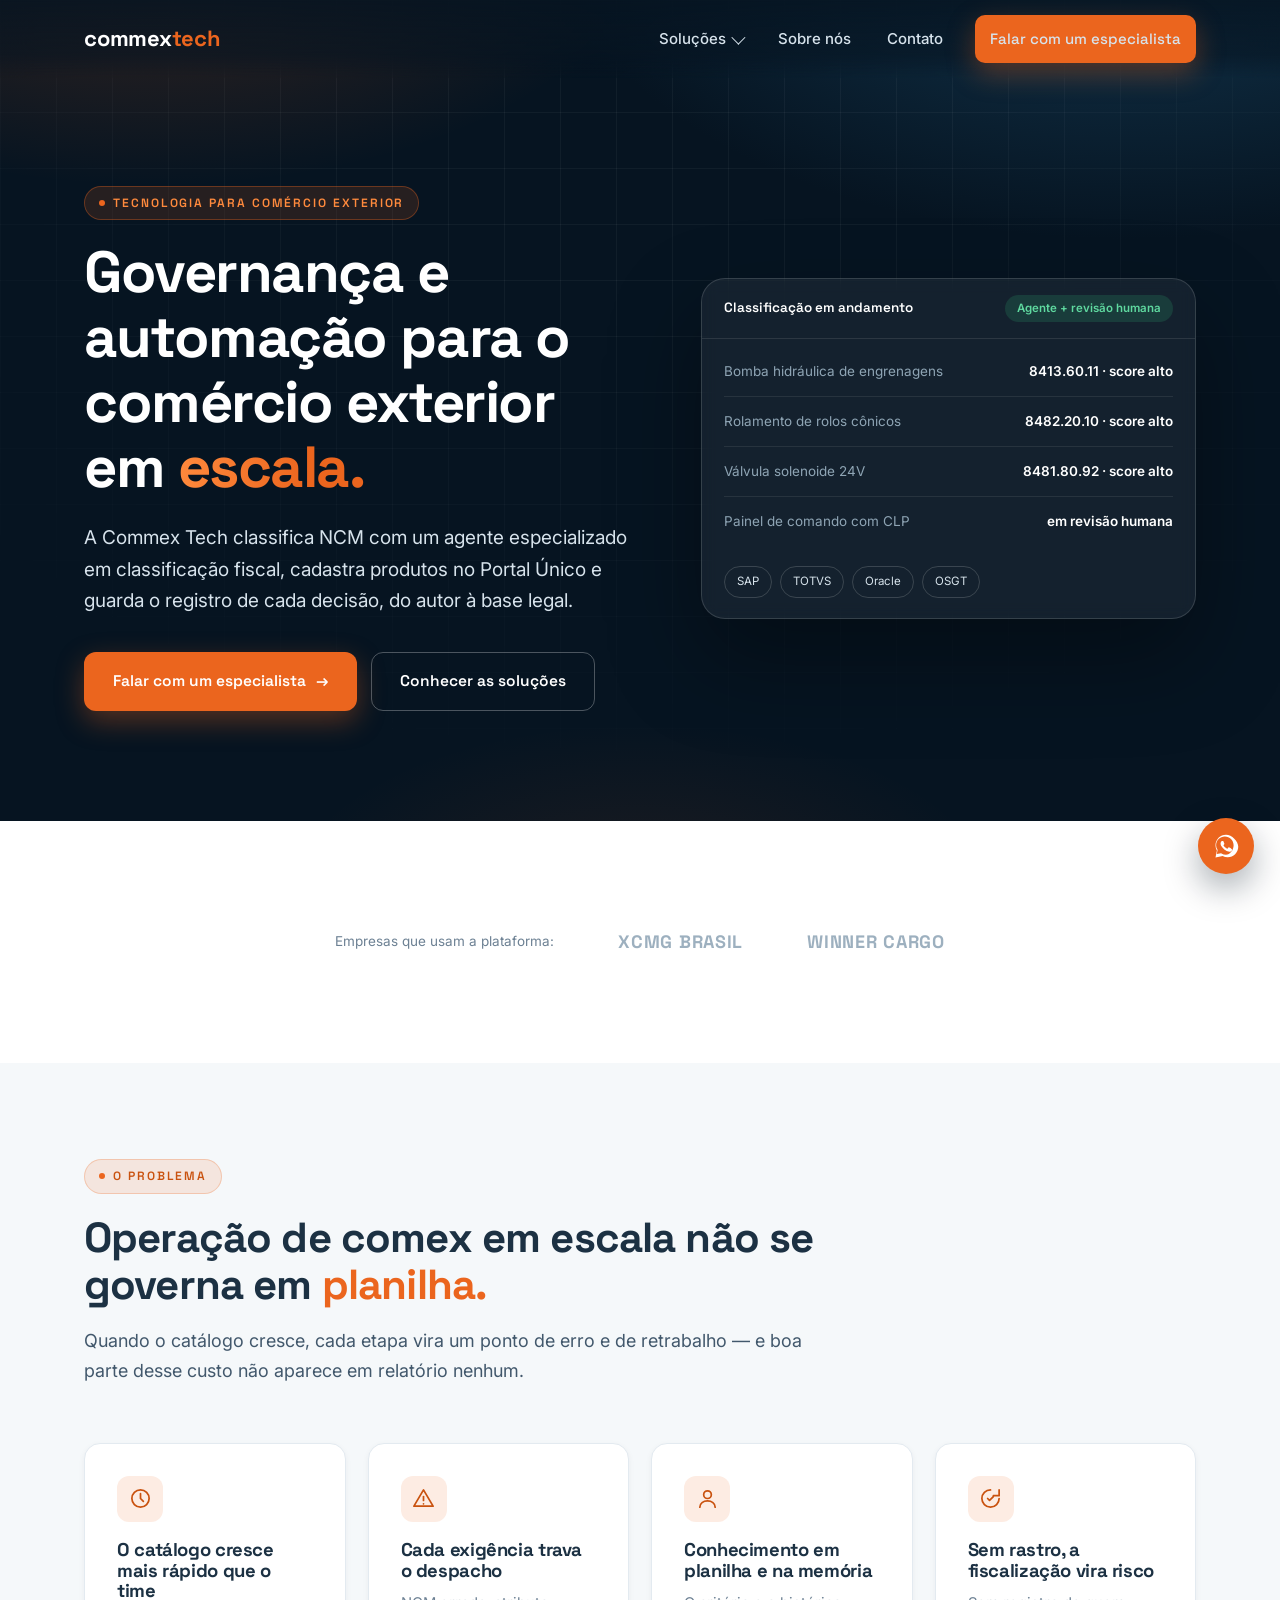
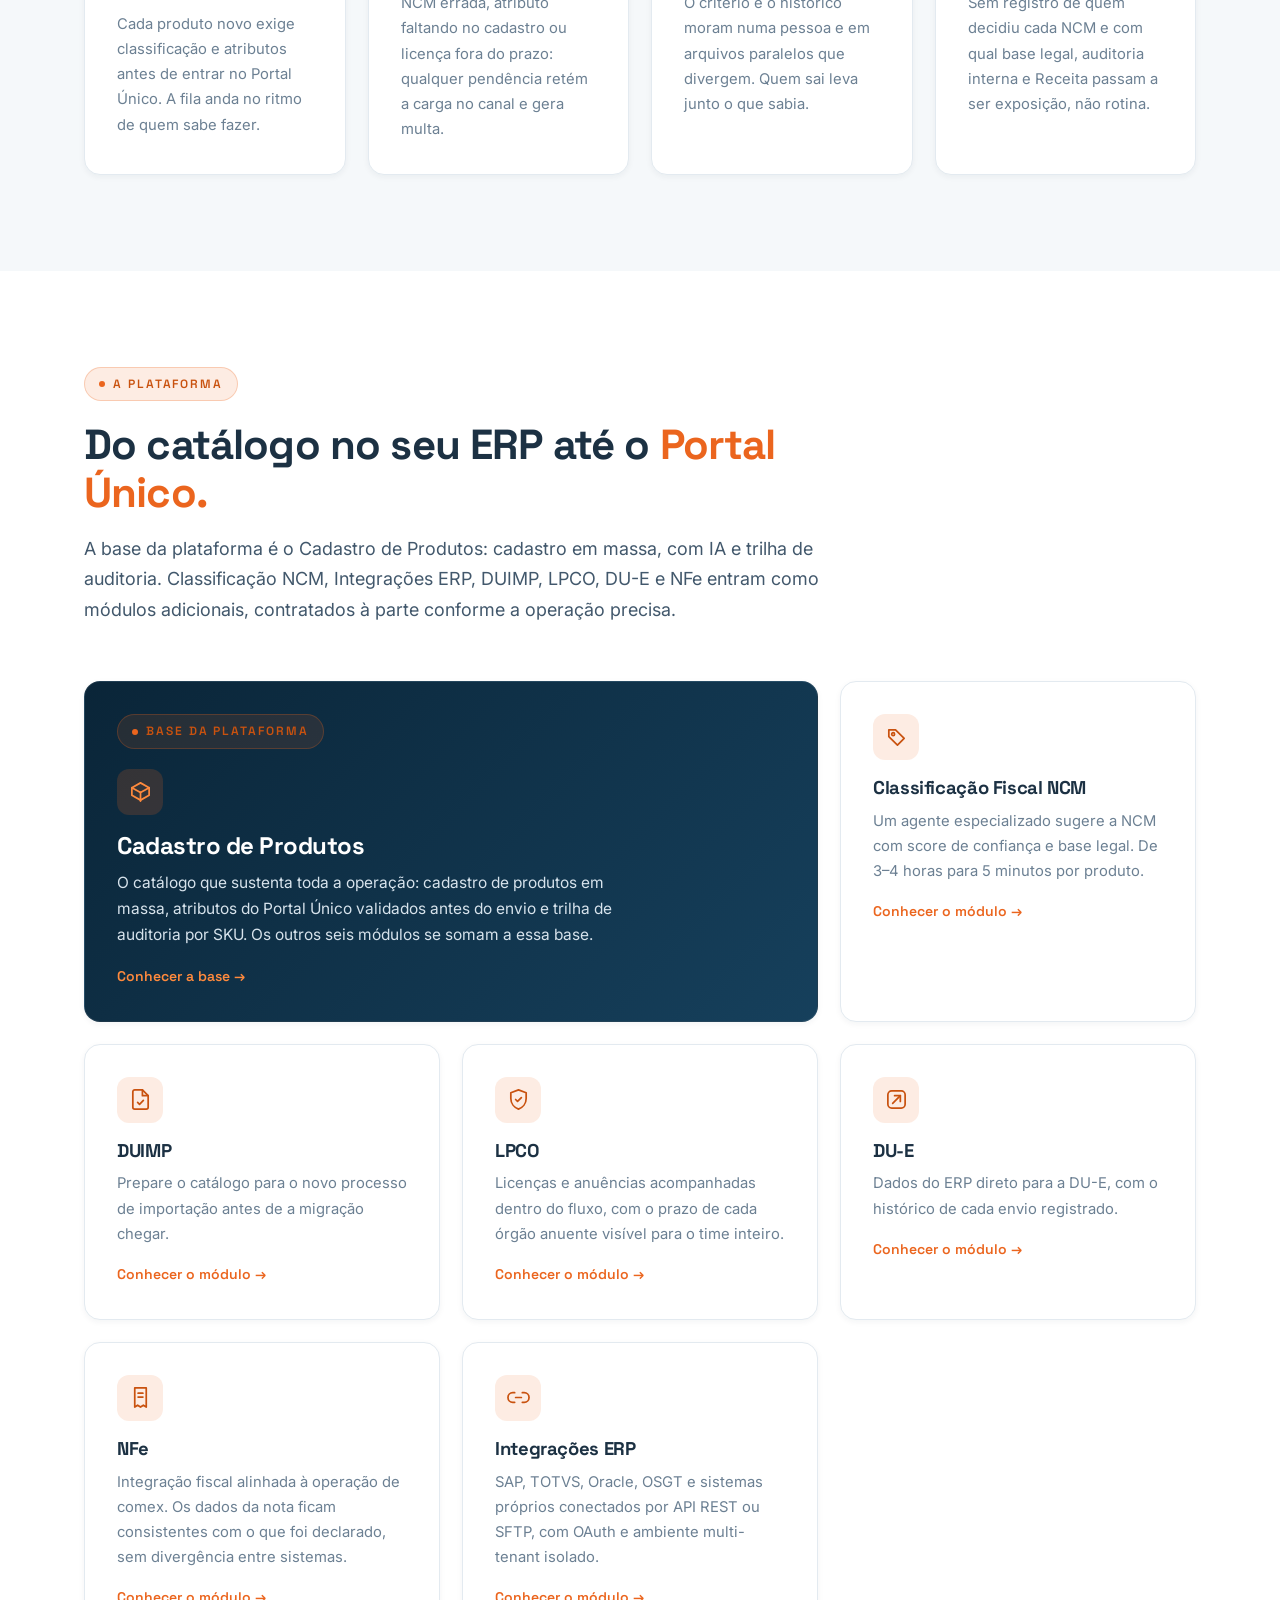
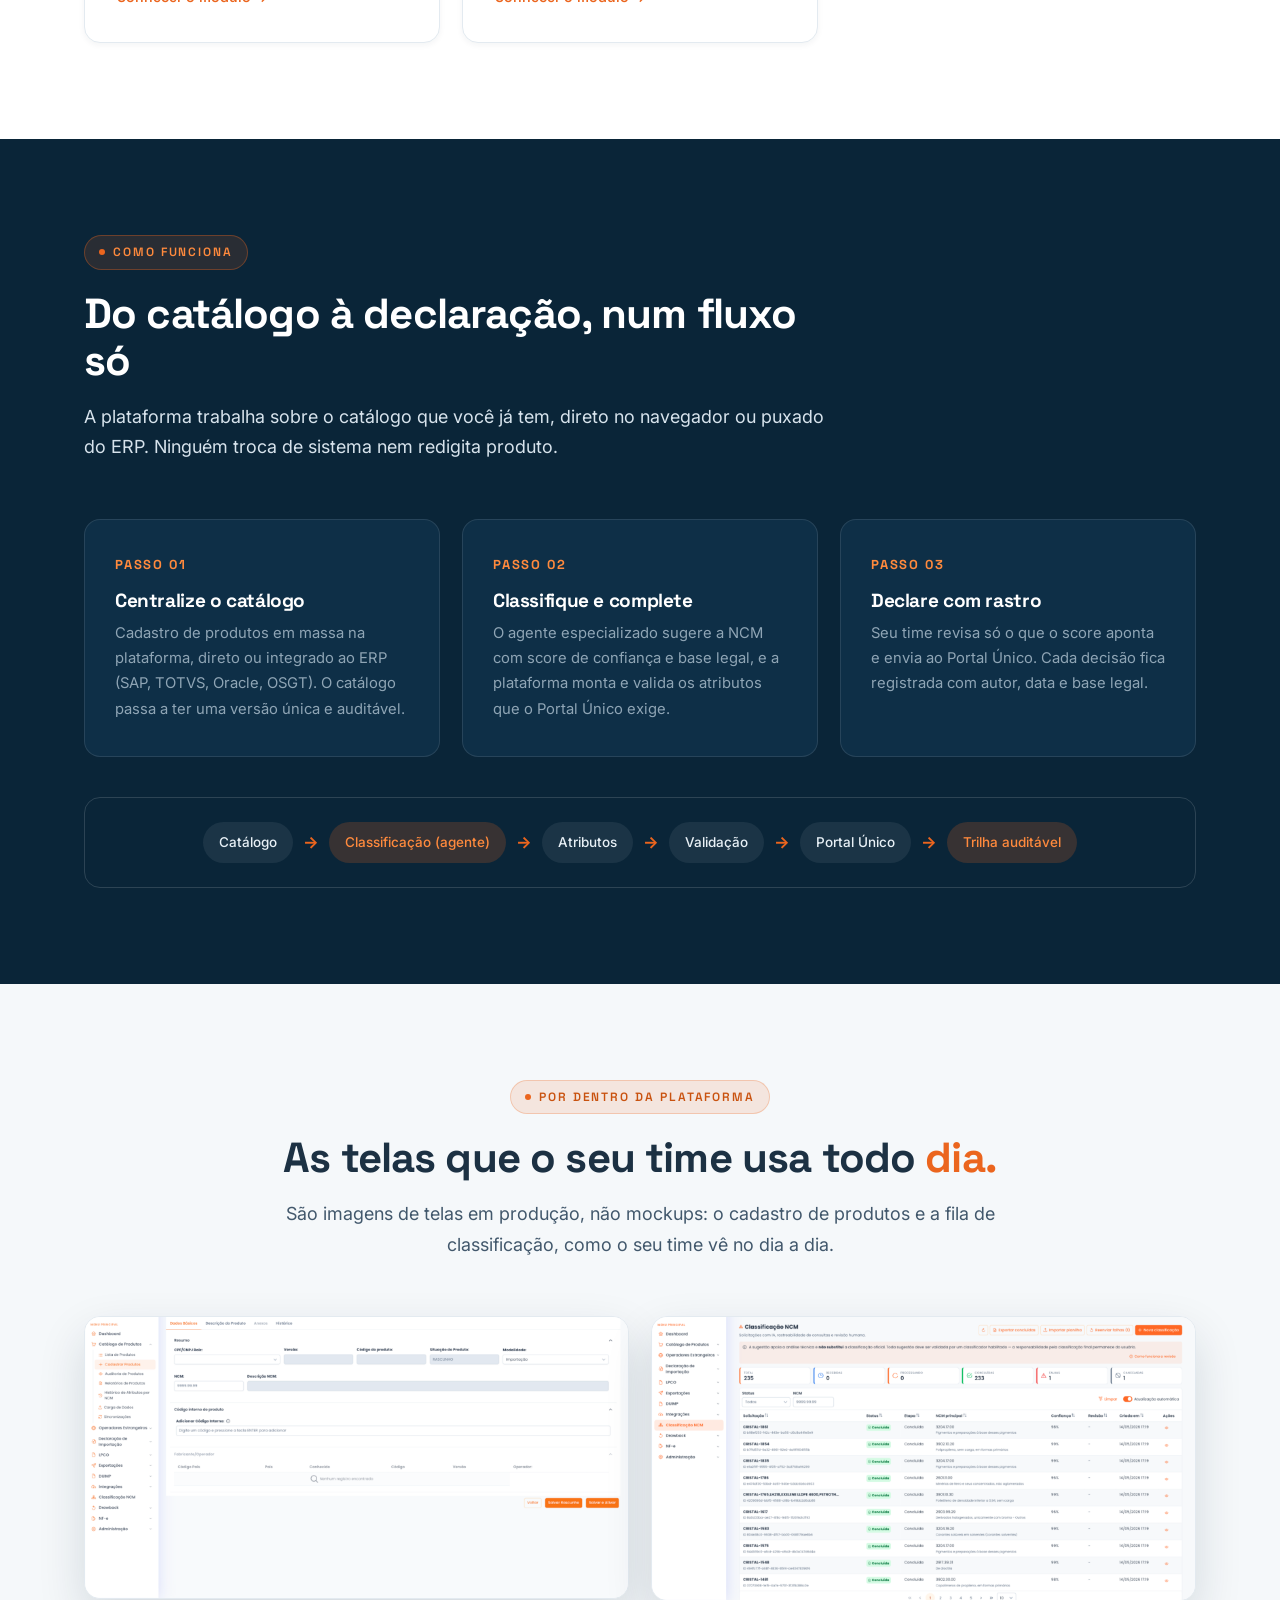
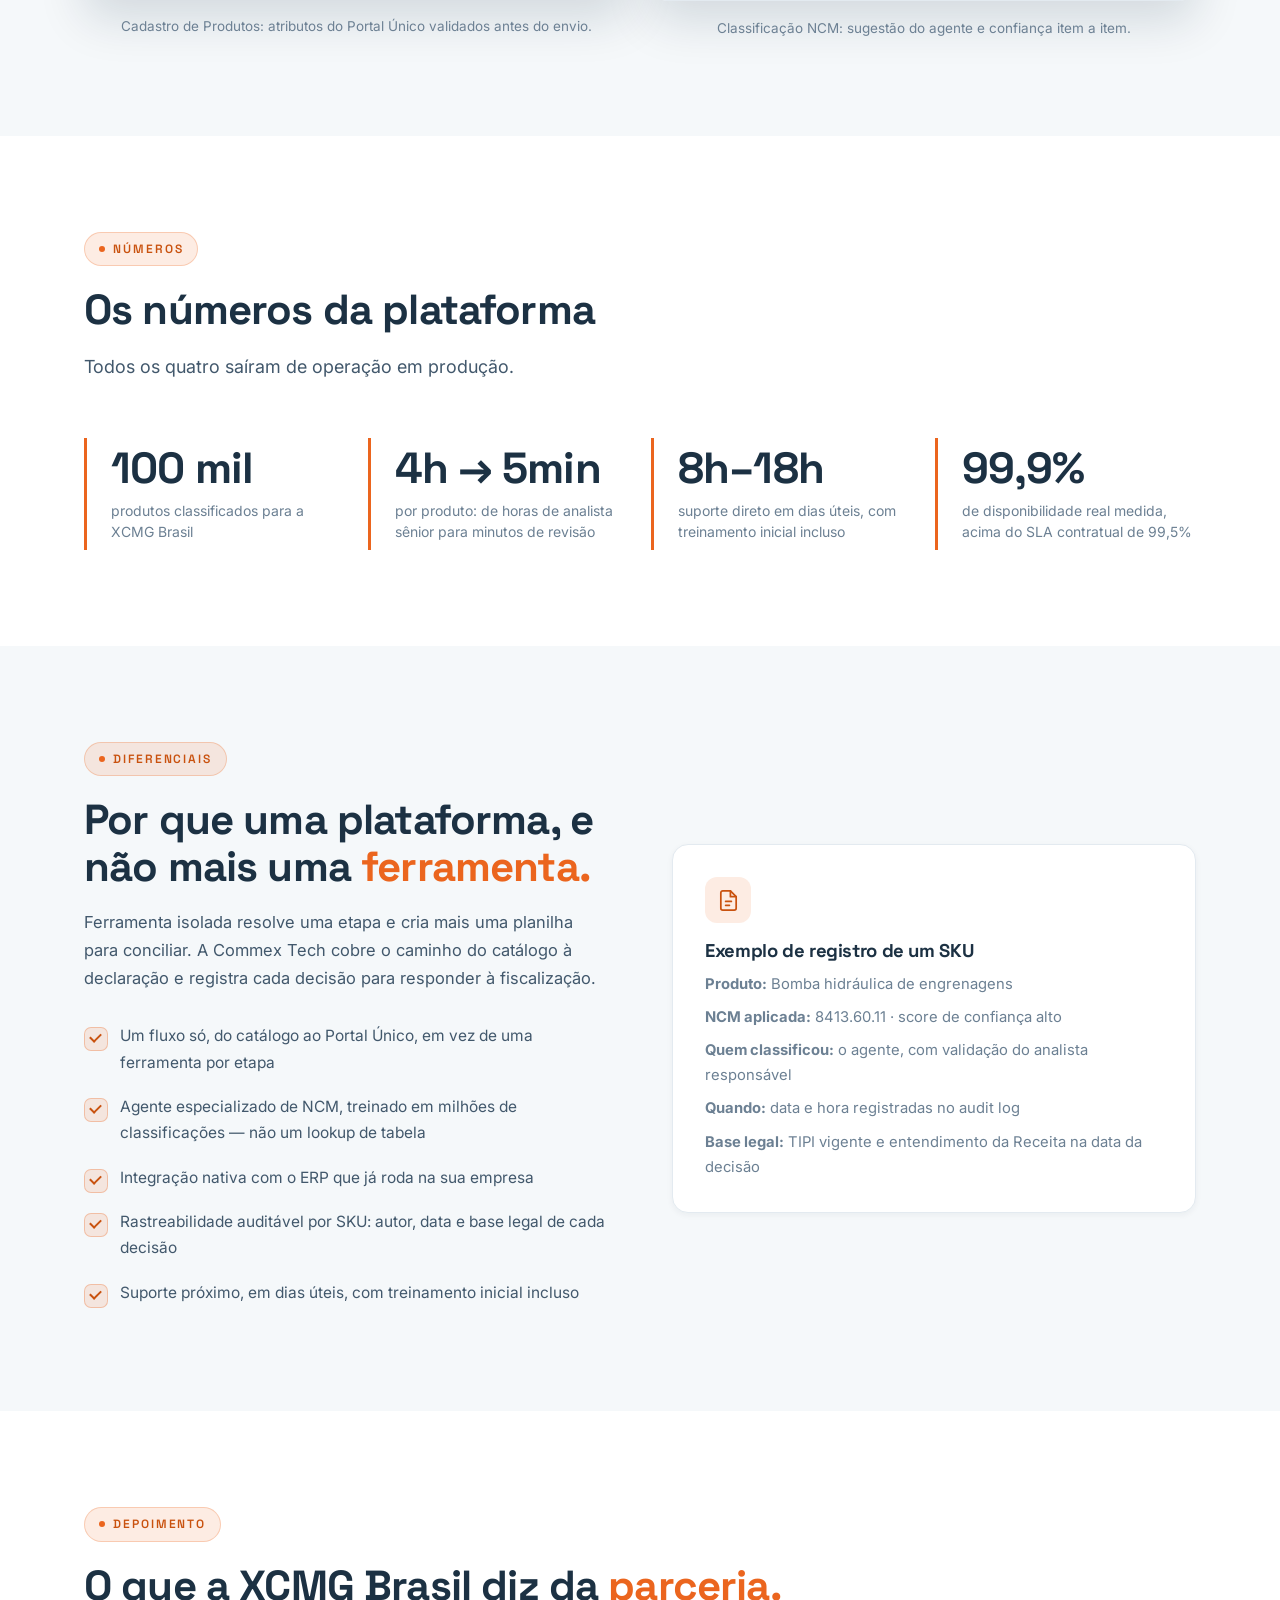
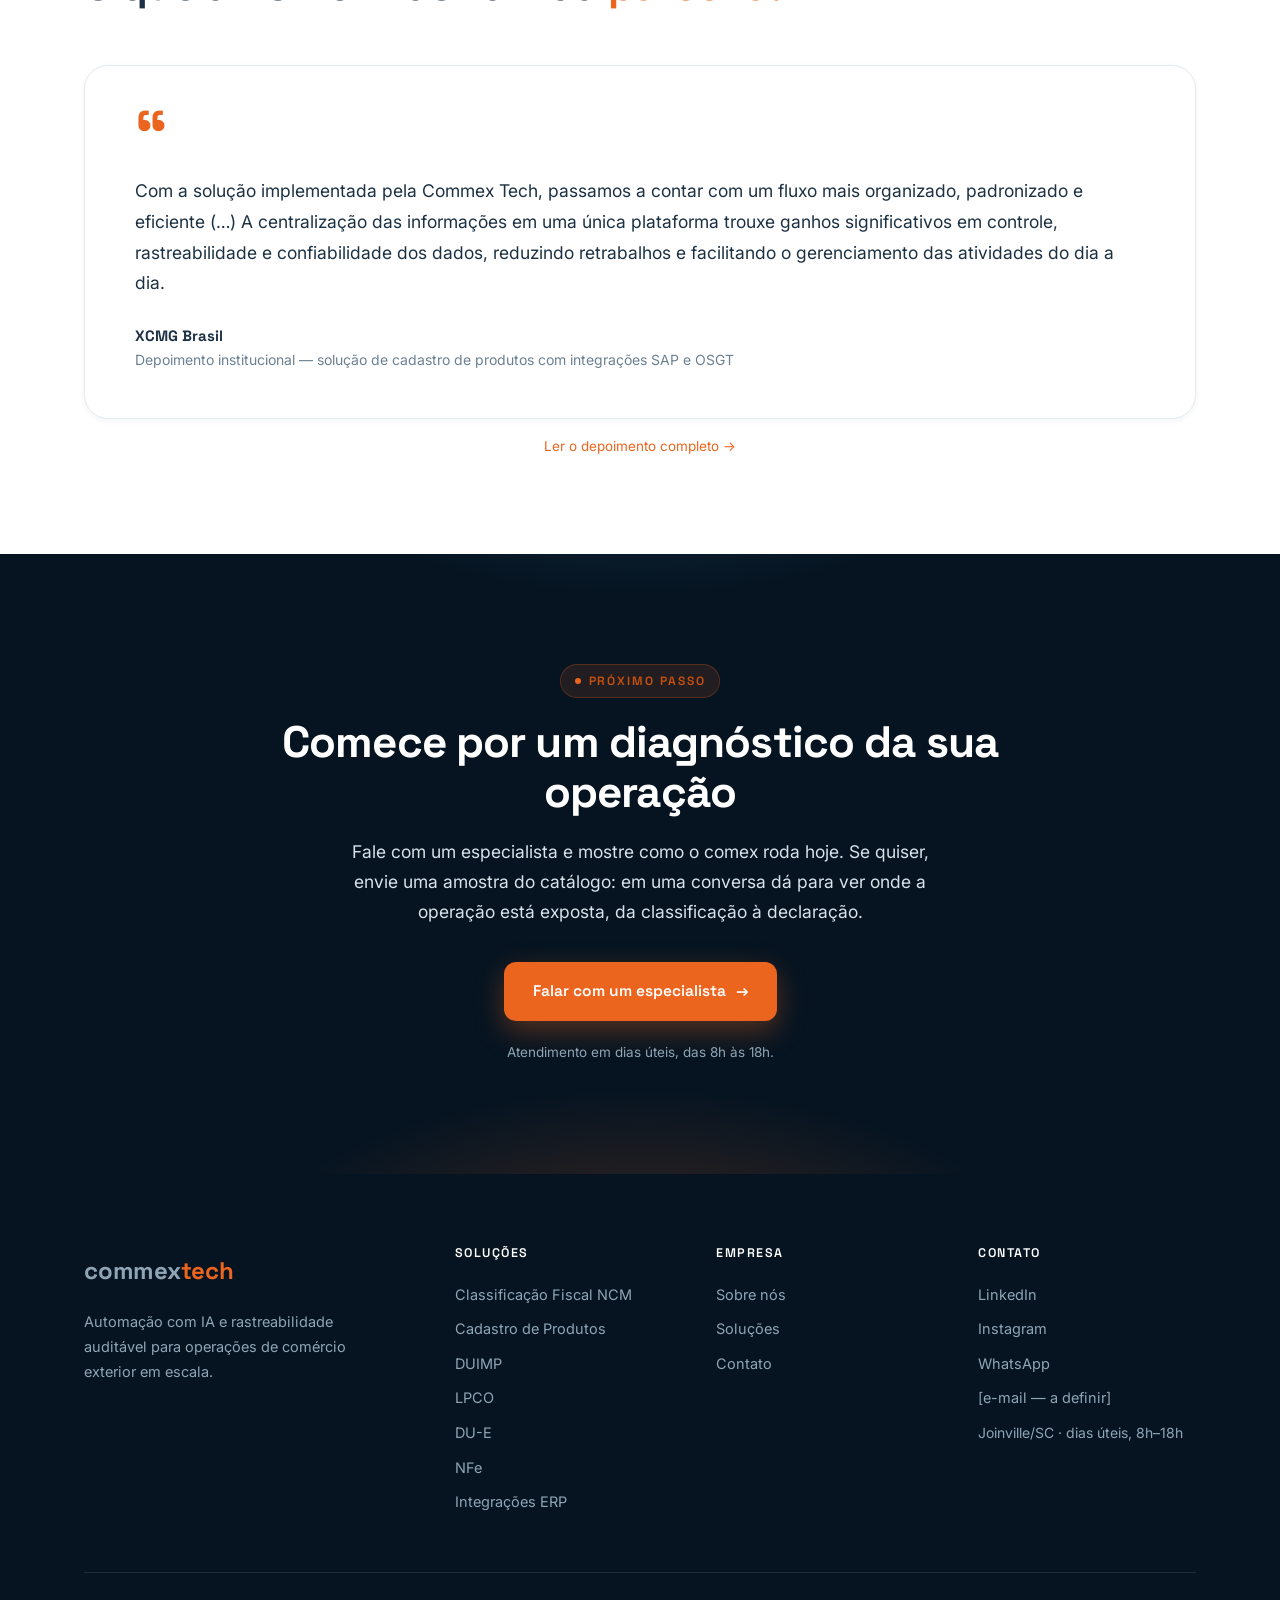
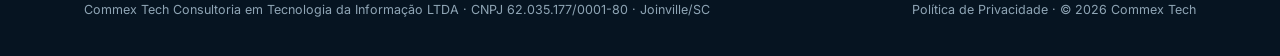
==== index.html @ f8404a7c "Rebalanceia a Home para plataforma-primeiro - Problema: escopo da operacao de comex, nao so classifi" ====
<!DOCTYPE html>
<html lang="pt-BR">
<head>
<meta charset="UTF-8">
<meta name="viewport" content="width=device-width, initial-scale=1.0">
<title>Commex Tech — Governança para o comércio exterior</title>
<meta name="description" content="Plataforma de governança para comércio exterior: cadastro de produtos em massa, classificação NCM por agente especializado e integração ERP, do catálogo à declaração.">
<link rel="preconnect" href="https://fonts.googleapis.com">
<link rel="preconnect" href="https://fonts.gstatic.com" crossorigin>
<link href="https://fonts.googleapis.com/css2?family=Space+Grotesk:wght@500;600;700&family=Inter:wght@400;500;600&display=swap" rel="stylesheet">
<link rel="stylesheet" href="assets/css/style.css">
<script src="assets/js/main.js" defer></script>
</head>
<body>

<header class="site-header">
  <div class="container nav">
    <a class="brand" href="index.html">commex<span>tech</span></a>
    <button class="nav-toggle" id="navToggle" aria-label="Abrir menu"><span></span><span></span><span></span></button>
    <nav class="nav-menu" id="navMenu">
      <div class="menu-item">
        <a href="solucoes.html">Soluções <i class="caret"></i></a>
        <div class="mega">
          <a class="mega-link" href="ncm.html"><span class="mi"><svg viewBox="0 0 24 24" fill="none" stroke="currentColor" stroke-width="1.8" stroke-linecap="round" stroke-linejoin="round"><path d="M4 4h7l9 9-7 7-9-9V4z"/><circle cx="8.5" cy="8.5" r="1.5"/></svg></span><span><b>Classificação Fiscal NCM</b><small>De 4 horas para 5 minutos por produto</small></span></a>
          <a class="mega-link" href="cadastro-de-produtos.html"><span class="mi"><svg viewBox="0 0 24 24" fill="none" stroke="currentColor" stroke-width="1.8" stroke-linecap="round" stroke-linejoin="round"><path d="M21 8l-9-5-9 5v8l9 5 9-5V8z"/><path d="M3 8l9 5 9-5"/><path d="M12 13v9"/></svg></span><span><b>Cadastro de Produtos</b><small>Atributos validados no Portal Único</small></span></a>
          <a class="mega-link" href="duimp.html"><span class="mi"><svg viewBox="0 0 24 24" fill="none" stroke="currentColor" stroke-width="1.8" stroke-linecap="round" stroke-linejoin="round"><path d="M14 2H6a2 2 0 0 0-2 2v16a2 2 0 0 0 2 2h12a2 2 0 0 0 2-2V8l-6-6z"/><path d="M14 2v6h6"/><path d="m9 15 2 2 4-4"/></svg></span><span><b>DUIMP</b><small>Prontidão para o novo processo de importação</small></span></a>
          <a class="mega-link" href="lpco.html"><span class="mi"><svg viewBox="0 0 24 24" fill="none" stroke="currentColor" stroke-width="1.8" stroke-linecap="round" stroke-linejoin="round"><path d="M12 2 4 5v6c0 5 3.4 9.4 8 11 4.6-1.6 8-6 8-11V5l-8-3z"/><path d="m9 12 2 2 4-4"/></svg></span><span><b>LPCO</b><small>Licenças e anuências sem perder prazo</small></span></a>
          <a class="mega-link" href="du-e.html"><span class="mi"><svg viewBox="0 0 24 24" fill="none" stroke="currentColor" stroke-width="1.8" stroke-linecap="round" stroke-linejoin="round"><rect x="3" y="3" width="18" height="18" rx="4"/><path d="M8 16 16 8"/><path d="M10 8h6v6"/></svg></span><span><b>DU-E</b><small>Exportação com o mesmo padrão de governança</small></span></a>
          <a class="mega-link" href="nfe.html"><span class="mi"><svg viewBox="0 0 24 24" fill="none" stroke="currentColor" stroke-width="1.8" stroke-linecap="round" stroke-linejoin="round"><path d="M6 2h12v20l-3-2-3 2-3-2-3 2V2z"/><path d="M9.5 7.5h5M9.5 11.5h5"/></svg></span><span><b>NFe</b><small>Integração fiscal em sincronia com o comex</small></span></a>
          <a class="mega-link" href="integracoes.html"><span class="mi"><svg viewBox="0 0 24 24" fill="none" stroke="currentColor" stroke-width="1.8" stroke-linecap="round" stroke-linejoin="round"><path d="M9 12h6"/><path d="M8 7H6a5 5 0 0 0 0 10h2"/><path d="M16 7h2a5 5 0 0 1 0 10h-2"/></svg></span><span><b>Integrações ERP</b><small>SAP, TOTVS, Oracle, OSGT e sistemas próprios</small></span></a>
          <div class="mega-foot"><span style="font-size:12.5px;color:var(--muted)">Plataforma modular — contrate o que a operação pede</span><a href="solucoes.html">Ver todas as soluções →</a></div>
        </div>
      </div>
      <a href="sobre.html">Sobre nós</a>
      <a href="contato.html">Contato</a>
      <a class="btn btn-primary btn-sm" href="contato.html">Falar com um especialista</a>
    </nav>
  </div>
</header>

<main>

<!-- HERO -->
<div class="hero hero-home on-dark">
  <div class="container">
    <div class="hero-grid">
      <div>
        <span class="eyebrow">Tecnologia para comércio exterior</span>
        <h1>Governança e automação para o comércio exterior em <span class="grad">escala.</span></h1>
        <p class="lead">A Commex Tech classifica NCM com um agente especializado em classificação fiscal, cadastra produtos no Portal Único e guarda o registro de cada decisão, do autor à base legal.</p>
        <div class="hero-ctas">
          <a class="btn btn-primary" href="contato.html">Falar com um especialista <span class="arr">→</span></a>
          <a class="btn btn-ghost" href="solucoes.html">Conhecer as soluções</a>
        </div>
      </div>
      <div>
        <div class="glass reveal d1">
          <div class="glass-head"><b>Classificação em andamento</b><span class="chip ok">Agente + revisão humana</span></div>
          <div class="glass-body">
            <div class="row"><span class="lbl">Bomba hidráulica de engrenagens</span><span class="val">8413.60.11 · score alto</span></div>
            <div class="row"><span class="lbl">Rolamento de rolos cônicos</span><span class="val">8482.20.10 · score alto</span></div>
            <div class="row"><span class="lbl">Válvula solenoide 24V</span><span class="val">8481.80.92 · score alto</span></div>
            <div class="row"><span class="lbl">Painel de comando com CLP</span><span class="val">em revisão humana</span></div>
          </div>
          <div class="glass-foot"><span class="tag">SAP</span><span class="tag">TOTVS</span><span class="tag">Oracle</span><span class="tag">OSGT</span></div>
        </div>
      </div>
    </div>
  </div>
</div>

<!-- CLIENTES -->
<section class="tight">
  <div class="container">
    <div class="logo-strip reveal">
      <span class="lbl">Empresas que usam a plataforma:</span>
      <span class="client">XCMG BRASIL</span>
      <span class="client">WINNER CARGO</span>
    </div>
  </div>
</section>

<!-- O PROBLEMA -->
<section class="band-mist">
  <div class="container">
    <div class="sec-head reveal">
      <span class="eyebrow">O problema</span>
      <h2>Operação de comex em escala não se governa em <span class="accent">planilha.</span></h2>
      <p>Quando o catálogo cresce, cada etapa vira um ponto de erro e de retrabalho — e boa parte desse custo não aparece em relatório nenhum.</p>
    </div>
    <div class="grid cols-4">
      <div class="card reveal">
        <div class="icon-chip"><svg viewBox="0 0 24 24" fill="none" stroke="currentColor" stroke-width="1.8" stroke-linecap="round" stroke-linejoin="round"><circle cx="12" cy="12" r="9"/><path d="M12 7v5l3 3"/></svg></div>
        <h3>O catálogo cresce mais rápido que o time</h3>
        <p>Cada produto novo exige classificação e atributos antes de entrar no Portal Único. A fila anda no ritmo de quem sabe fazer.</p>
      </div>
      <div class="card reveal d1">
        <div class="icon-chip"><svg viewBox="0 0 24 24" fill="none" stroke="currentColor" stroke-width="1.8" stroke-linecap="round" stroke-linejoin="round"><path d="M12 3 2 20h20L12 3z"/><path d="M12 10v4"/><path d="M12 17.5h.01"/></svg></div>
        <h3>Cada exigência trava o despacho</h3>
        <p>NCM errada, atributo faltando no cadastro ou licença fora do prazo: qualquer pendência retém a carga no canal e gera multa.</p>
      </div>
      <div class="card reveal d2">
        <div class="icon-chip"><svg viewBox="0 0 24 24" fill="none" stroke="currentColor" stroke-width="1.8" stroke-linecap="round" stroke-linejoin="round"><circle cx="12" cy="8" r="4"/><path d="M4 21c0-4 3.6-6.5 8-6.5s8 2.5 8 6.5"/></svg></div>
        <h3>Conhecimento em planilha e na memória</h3>
        <p>O critério e o histórico moram numa pessoa e em arquivos paralelos que divergem. Quem sai leva junto o que sabia.</p>
      </div>
      <div class="card reveal d3">
        <div class="icon-chip"><svg viewBox="0 0 24 24" fill="none" stroke="currentColor" stroke-width="1.8" stroke-linecap="round" stroke-linejoin="round"><path d="M9 12l2 2 4-4"/><path d="M12 3a9 9 0 1 0 9 9"/><path d="M21 3v6h-6"/></svg></div>
        <h3>Sem rastro, a fiscalização vira risco</h3>
        <p>Sem registro de quem decidiu cada NCM e com qual base legal, auditoria interna e Receita passam a ser exposição, não rotina.</p>
      </div>
    </div>
  </div>
</section>

<!-- A PLATAFORMA -->
<section>
  <div class="container">
    <div class="sec-head reveal">
      <span class="eyebrow">A plataforma</span>
      <h2>Do catálogo no seu ERP até o <span class="accent">Portal Único.</span></h2>
      <p>A base da plataforma é o Cadastro de Produtos: cadastro em massa, com IA e trilha de auditoria. Classificação NCM, Integrações ERP, DUIMP, LPCO, DU-E e NFe entram como módulos adicionais, contratados à parte conforme a operação precisa.</p>
    </div>
    <div class="bento">
      <a class="card feat reveal" href="cadastro-de-produtos.html">
        <span class="eyebrow">Base da plataforma</span>
        <div class="icon-chip"><svg viewBox="0 0 24 24" fill="none" stroke="currentColor" stroke-width="1.8" stroke-linecap="round" stroke-linejoin="round"><path d="M21 8l-9-5-9 5v8l9 5 9-5V8z"/><path d="M3 8l9 5 9-5"/><path d="M12 13v9"/></svg></div>
        <h3>Cadastro de Produtos</h3>
        <p>O catálogo que sustenta toda a operação: cadastro de produtos em massa, atributos do Portal Único validados antes do envio e trilha de auditoria por SKU. Os outros seis módulos se somam a essa base.</p>
        <span class="go">Conhecer a base →</span>
      </a>
      <a class="card reveal d1" href="ncm.html">
        <div class="icon-chip"><svg viewBox="0 0 24 24" fill="none" stroke="currentColor" stroke-width="1.8" stroke-linecap="round" stroke-linejoin="round"><path d="M4 4h7l9 9-7 7-9-9V4z"/><circle cx="8.5" cy="8.5" r="1.5"/></svg></div>
        <h3>Classificação Fiscal NCM</h3>
        <p>Um agente especializado sugere a NCM com score de confiança e base legal. De 3–4 horas para 5 minutos por produto.</p>
        <span class="go">Conhecer o módulo →</span>
      </a>
      <a class="card reveal" href="duimp.html">
        <div class="icon-chip"><svg viewBox="0 0 24 24" fill="none" stroke="currentColor" stroke-width="1.8" stroke-linecap="round" stroke-linejoin="round"><path d="M14 2H6a2 2 0 0 0-2 2v16a2 2 0 0 0 2 2h12a2 2 0 0 0 2-2V8l-6-6z"/><path d="M14 2v6h6"/><path d="m9 15 2 2 4-4"/></svg></div>
        <h3>DUIMP</h3>
        <p>Prepare o catálogo para o novo processo de importação antes de a migração chegar.</p>
        <span class="go">Conhecer o módulo →</span>
      </a>
      <a class="card reveal d1" href="lpco.html">
        <div class="icon-chip"><svg viewBox="0 0 24 24" fill="none" stroke="currentColor" stroke-width="1.8" stroke-linecap="round" stroke-linejoin="round"><path d="M12 2 4 5v6c0 5 3.4 9.4 8 11 4.6-1.6 8-6 8-11V5l-8-3z"/><path d="m9 12 2 2 4-4"/></svg></div>
        <h3>LPCO</h3>
        <p>Licenças e anuências acompanhadas dentro do fluxo, com o prazo de cada órgão anuente visível para o time inteiro.</p>
        <span class="go">Conhecer o módulo →</span>
      </a>
      <a class="card reveal d2" href="du-e.html">
        <div class="icon-chip"><svg viewBox="0 0 24 24" fill="none" stroke="currentColor" stroke-width="1.8" stroke-linecap="round" stroke-linejoin="round"><rect x="3" y="3" width="18" height="18" rx="4"/><path d="M8 16 16 8"/><path d="M10 8h6v6"/></svg></div>
        <h3>DU-E</h3>
        <p>Dados do ERP direto para a DU-E, com o histórico de cada envio registrado.</p>
        <span class="go">Conhecer o módulo →</span>
      </a>
      <a class="card reveal d1" href="nfe.html">
        <div class="icon-chip"><svg viewBox="0 0 24 24" fill="none" stroke="currentColor" stroke-width="1.8" stroke-linecap="round" stroke-linejoin="round"><path d="M6 2h12v20l-3-2-3 2-3-2-3 2V2z"/><path d="M9.5 7.5h5M9.5 11.5h5"/></svg></div>
        <h3>NFe</h3>
        <p>Integração fiscal alinhada à operação de comex. Os dados da nota ficam consistentes com o que foi declarado, sem divergência entre sistemas.</p>
        <span class="go">Conhecer o módulo →</span>
      </a>
      <a class="card reveal d2" href="integracoes.html">
        <div class="icon-chip"><svg viewBox="0 0 24 24" fill="none" stroke="currentColor" stroke-width="1.8" stroke-linecap="round" stroke-linejoin="round"><path d="M9 12h6"/><path d="M8 7H6a5 5 0 0 0 0 10h2"/><path d="M16 7h2a5 5 0 0 1 0 10h-2"/></svg></div>
        <h3>Integrações ERP</h3>
        <p>SAP, TOTVS, Oracle, OSGT e sistemas próprios conectados por API REST ou SFTP, com OAuth e ambiente multi-tenant isolado.</p>
        <span class="go">Conhecer o módulo →</span>
      </a>
    </div>
  </div>
</section>

<!-- COMO FUNCIONA -->
<section class="band-dark on-dark">
  <div class="container">
    <div class="sec-head reveal">
      <span class="eyebrow">Como funciona</span>
      <h2>Do catálogo à declaração, num fluxo só</h2>
      <p>A plataforma trabalha sobre o catálogo que você já tem, direto no navegador ou puxado do ERP. Ninguém troca de sistema nem redigita produto.</p>
    </div>
    <div class="steps">
      <div class="step reveal">
        <div class="n">PASSO 01</div>
        <h3>Centralize o catálogo</h3>
        <p>Cadastro de produtos em massa na plataforma, direto ou integrado ao ERP (SAP, TOTVS, Oracle, OSGT). O catálogo passa a ter uma versão única e auditável.</p>
      </div>
      <div class="step reveal d1">
        <div class="n">PASSO 02</div>
        <h3>Classifique e complete</h3>
        <p>O agente especializado sugere a NCM com score de confiança e base legal, e a plataforma monta e valida os atributos que o Portal Único exige.</p>
      </div>
      <div class="step reveal d2">
        <div class="n">PASSO 03</div>
        <h3>Declare com rastro</h3>
        <p>Seu time revisa só o que o score aponta e envia ao Portal Único. Cada decisão fica registrada com autor, data e base legal.</p>
      </div>
    </div>
    <div class="flow reveal d2">
      <span class="f">Catálogo</span><span class="a">→</span>
      <span class="f hl">Classificação (agente)</span><span class="a">→</span>
      <span class="f">Atributos</span><span class="a">→</span>
      <span class="f">Validação</span><span class="a">→</span>
      <span class="f">Portal Único</span><span class="a">→</span>
      <span class="f hl">Trilha auditável</span>
    </div>
  </div>
</section>

<!-- POR DENTRO DA PLATAFORMA -->
<section class="band-mist">
  <div class="container">
    <div class="sec-head center reveal">
      <span class="eyebrow">Por dentro da plataforma</span>
      <h2>As telas que o seu time usa todo <span class="accent">dia.</span></h2>
      <p>São imagens de telas em produção, não mockups: o cadastro de produtos e a fila de classificação, como o seu time vê no dia a dia.</p>
    </div>
    <div class="grid cols-2">
      <div>
        <figure class="shot crop-top reveal d1">
          <img src="assets/img/plataforma-cadastro-produto.png" alt="Tela de cadastro de produto na plataforma Commex Tech, com dados básicos, atributos e histórico por SKU" loading="lazy">
        </figure>
        <p class="shot-cap reveal d1">Cadastro de Produtos: atributos do Portal Único validados antes do envio.</p>
      </div>
      <div>
        <figure class="shot crop-top reveal d2">
          <img src="assets/img/plataforma-classificacao-lista.png" alt="Fila de classificação NCM na plataforma Commex Tech, com NCM sugerida e nível de confiança por item" loading="lazy">
        </figure>
        <p class="shot-cap reveal d2">Classificação NCM: sugestão do agente e confiança item a item.</p>
      </div>
    </div>
  </div>
</section>

<!-- NÚMEROS -->
<section>
  <div class="container">
    <div class="sec-head reveal">
      <span class="eyebrow">Números</span>
      <h2>Os números da plataforma</h2>
      <p>Todos os quatro saíram de operação em produção.</p>
    </div>
    <div class="stats">
      <div class="stat reveal"><b>100 mil</b><span>produtos classificados para a XCMG Brasil</span></div>
      <div class="stat reveal d1"><b>4h → 5min</b><span>por produto: de horas de analista sênior para minutos de revisão</span></div>
      <div class="stat reveal d2"><b>8h–18h</b><span>suporte direto em dias úteis, com treinamento inicial incluso</span></div>
      <div class="stat reveal d3"><b>99,9%</b><span>de disponibilidade real medida, acima do SLA contratual de 99,5%</span></div>
    </div>
  </div>
</section>

<!-- DIFERENCIAIS -->
<section class="band-mist">
  <div class="container">
    <div class="split">
      <div class="reveal">
        <span class="eyebrow">Diferenciais</span>
        <h2 style="font-size:clamp(28px,4vw,42px);margin-bottom:18px">Por que uma plataforma, e não mais uma <span class="accent">ferramenta.</span></h2>
        <p>Ferramenta isolada resolve uma etapa e cria mais uma planilha para conciliar. A Commex Tech cobre o caminho do catálogo à declaração e registra cada decisão para responder à fiscalização.</p>
        <ul class="checklist">
          <li>Um fluxo só, do catálogo ao Portal Único, em vez de uma ferramenta por etapa</li>
          <li>Agente especializado de NCM, treinado em milhões de classificações — não um lookup de tabela</li>
          <li>Integração nativa com o ERP que já roda na sua empresa</li>
          <li>Rastreabilidade auditável por SKU: autor, data e base legal de cada decisão</li>
          <li>Suporte próximo, em dias úteis, com treinamento inicial incluso</li>
        </ul>
      </div>
      <div class="card hover reveal d1">
        <div class="icon-chip"><svg viewBox="0 0 24 24" fill="none" stroke="currentColor" stroke-width="1.8" stroke-linecap="round" stroke-linejoin="round"><path d="M14 2H6a2 2 0 0 0-2 2v16a2 2 0 0 0 2 2h12a2 2 0 0 0 2-2V8l-6-6z"/><path d="M14 2v6h6"/><path d="M9 13h6M9 17h4"/></svg></div>
        <h3>Exemplo de registro de um SKU</h3>
        <p style="margin-top:6px"><b>Produto:</b> Bomba hidráulica de engrenagens</p>
        <p style="margin-top:8px"><b>NCM aplicada:</b> 8413.60.11 · score de confiança alto</p>
        <p style="margin-top:8px"><b>Quem classificou:</b> o agente, com validação do analista responsável</p>
        <p style="margin-top:8px"><b>Quando:</b> data e hora registradas no audit log</p>
        <p style="margin-top:8px"><b>Base legal:</b> TIPI vigente e entendimento da Receita na data da decisão</p>
      </div>
    </div>
  </div>
</section>

<!-- DEPOIMENTO -->
<section>
  <div class="container">
    <div class="sec-head reveal">
      <span class="eyebrow">Depoimento</span>
      <h2>O que a XCMG Brasil diz da <span class="accent">parceria.</span></h2>
    </div>
    <div class="case reveal d1">
      <div class="mark">“</div>
      <blockquote>
        <p>Com a solução implementada pela Commex Tech, passamos a contar com um fluxo mais organizado, padronizado e eficiente (…) A centralização das informações em uma única plataforma trouxe ganhos significativos em controle, rastreabilidade e confiabilidade dos dados, reduzindo retrabalhos e facilitando o gerenciamento das atividades do dia a dia.</p>
      </blockquote>
      <div class="who"><b>XCMG Brasil</b>Depoimento institucional — solução de cadastro de produtos com integrações SAP e OSGT</div>
    </div>
    <p class="shot-cap reveal d2"><a href="solucoes.html#case-xcmg">Ler o depoimento completo →</a></p>
  </div>
</section>

<!-- CTA FINAL -->
<div class="cta-band">
  <div class="container">
    <span class="eyebrow">Próximo passo</span>
    <h2>Comece por um diagnóstico da sua operação</h2>
    <p>Fale com um especialista e mostre como o comex roda hoje. Se quiser, envie uma amostra do catálogo: em uma conversa dá para ver onde a operação está exposta, da classificação à declaração.</p>
    <a class="btn btn-primary" href="contato.html">Falar com um especialista <span class="arr">→</span></a>
    <div class="note">Atendimento em dias úteis, das 8h às 18h.</div>
  </div>
</div>

</main>

<footer class="site-footer">
  <div class="container">
    <div class="foot-grid">
      <div class="foot-brand">
        <a class="brand" href="index.html">commex<span>tech</span></a>
        <p>Automação com IA e rastreabilidade auditável para operações de comércio exterior em escala.</p>
      </div>
      <div>
        <h4>Soluções</h4>
        <a href="ncm.html">Classificação Fiscal NCM</a>
        <a href="cadastro-de-produtos.html">Cadastro de Produtos</a>
        <a href="duimp.html">DUIMP</a>
        <a href="lpco.html">LPCO</a>
        <a href="du-e.html">DU-E</a>
        <a href="nfe.html">NFe</a>
        <a href="integracoes.html">Integrações ERP</a>
      </div>
      <div>
        <h4>Empresa</h4>
        <a href="sobre.html">Sobre nós</a>
        <a href="solucoes.html">Soluções</a>
        <a href="contato.html">Contato</a>
      </div>
      <div>
        <h4>Contato</h4>
        <a href="https://linkedin.com/company/commex-tech/" target="_blank" rel="noopener">LinkedIn</a>
        <a href="https://instagram.com/commex.tech" target="_blank" rel="noopener">Instagram</a>
        <a href="#">WhatsApp</a>
        <a href="#">[e-mail — a definir]</a>
        <span style="font-size:14px;display:block;padding:5px 0">Joinville/SC · dias úteis, 8h–18h</span>
      </div>
    </div>
    <div class="legal">
      <span>Commex Tech Consultoria em Tecnologia da Informação LTDA · CNPJ 62.035.177/0001-80 · Joinville/SC</span>
      <span><a href="#">Política de Privacidade</a> · © <span data-year>2026</span> Commex Tech</span>
    </div>
  </div>
</footer>

<a class="wa" href="#" title="Chamar no WhatsApp" aria-label="WhatsApp"><svg viewBox="0 0 32 32"><path d="M16 3C9.4 3 4 8.4 4 15c0 2.1.6 4.2 1.6 6L4 29l8.2-1.5c1.7.9 3.6 1.4 5.8 1.4 6.6 0 12-5.4 12-12S22.6 3 16 3zm0 22.9c-1.9 0-3.7-.5-5.2-1.4l-.4-.2-4.9.9.9-4.7-.2-.4c-1-1.6-1.5-3.4-1.5-5.1 0-5.5 4.5-10 10-10s10 4.5 10 10-4.2 10.9-8.7 10.9zm5.5-7.4c-.3-.2-1.8-.9-2-1-.3-.1-.5-.2-.7.2-.2.3-.8 1-.9 1.2-.2.2-.3.2-.6.1-.3-.2-1.3-.5-2.4-1.5-.9-.8-1.5-1.8-1.7-2.1-.2-.3 0-.5.1-.6l.5-.6c.2-.2.2-.3.3-.5.1-.2 0-.4 0-.6-.1-.2-.7-1.7-1-2.3-.2-.6-.5-.5-.7-.5h-.6c-.2 0-.6.1-.9.4-.3.3-1.1 1.1-1.1 2.7s1.2 3.1 1.3 3.3c.2.2 2.3 3.6 5.6 5 .8.3 1.4.5 1.9.7.8.2 1.5.2 2.1.1.6-.1 1.8-.7 2-1.4.3-.7.3-1.3.2-1.4-.1-.2-.3-.2-.6-.4z"/></svg></a>

</body>
</html>
---- assets/css/style.css ----
/* ============================================================
   Commex Tech — Site Institucional (design system v1)
   Paleta oficial: navy #0A2538 · laranja #EB651E · ardósia #25414F
   ============================================================ */

:root{
  --navy-950:#061421;
  --navy-900:#0A2538;
  --navy-800:#0E2F47;
  --navy-700:#16405C;
  --slate:#25414F;
  --orange:#EB651E;
  --orange-hot:#FF8A3D;
  --orange-deep:#C9520F;
  --orange-soft:rgba(235,101,30,.12);
  --paper:#FFFFFF;
  --mist:#F5F8FA;
  --line:#E3EAF0;
  --ink:#1C3143;
  --body:#42586C;
  --muted:#6C8093;
  --on-dark:#D7E3EC;
  --on-dark-muted:#8FA5B5;
  --radius:16px;
  --radius-lg:24px;
  --shadow-card:0 2px 6px rgba(10,37,56,.05);
  --shadow-lift:0 20px 48px rgba(10,37,56,.14);
  --font-display:'Space Grotesk',sans-serif;
  --font-body:'Inter',system-ui,sans-serif;
}

*{margin:0;padding:0;box-sizing:border-box}
html{scroll-behavior:smooth}
body{font-family:var(--font-body);font-size:16.5px;line-height:1.7;color:var(--body);background:var(--paper);-webkit-font-smoothing:antialiased}
h1,h2,h3,h4{font-family:var(--font-display);color:var(--ink);line-height:1.12;letter-spacing:-.02em;font-weight:700}
img,svg{display:block;max-width:100%}
a{color:var(--orange);text-decoration:none}
::selection{background:var(--orange);color:#fff}

.container{max-width:1160px;margin:0 auto;padding:0 24px}
section{padding:96px 0}
section.tight{padding:72px 0}

/* ---------- utilidades de texto ---------- */
.accent{color:var(--orange)}
.grad{background:linear-gradient(94deg,var(--orange-hot) 0%,var(--orange) 70%);-webkit-background-clip:text;background-clip:text;color:transparent}
.lead{font-size:19px;line-height:1.65}
.center{text-align:center}

/* eyebrow — etiqueta de seção */
.eyebrow{display:inline-flex;align-items:center;gap:8px;font-family:var(--font-display);font-size:12px;font-weight:600;letter-spacing:.16em;text-transform:uppercase;color:var(--orange-deep);background:var(--orange-soft);border:1px solid rgba(235,101,30,.25);padding:6px 14px;border-radius:999px;margin-bottom:20px}
.on-dark .eyebrow{color:var(--orange-hot);background:rgba(235,101,30,.14);border-color:rgba(235,101,30,.35)}
.eyebrow::before{content:"";width:6px;height:6px;border-radius:50%;background:var(--orange)}

.sec-head{max-width:760px;margin-bottom:56px}
.sec-head h2{font-size:clamp(28px,4vw,42px);margin-bottom:18px}
.sec-head p{font-size:18px;color:var(--body)}
.sec-head.center{margin-left:auto;margin-right:auto;text-align:center}

/* ---------- botões ---------- */
.btn{display:inline-flex;align-items:center;justify-content:center;gap:10px;font-family:var(--font-display);font-weight:600;font-size:15.5px;padding:15px 28px;border-radius:12px;border:1px solid transparent;cursor:pointer;transition:transform .18s ease,box-shadow .18s ease,background .18s ease,border-color .18s ease}
.btn-primary{background:var(--orange);color:#fff;box-shadow:0 10px 28px rgba(235,101,30,.35)}
.btn-primary:hover{background:var(--orange-deep);transform:translateY(-2px)}
.btn-ghost{border-color:var(--line);color:var(--ink);background:#fff}
.btn-ghost:hover{border-color:var(--slate)}
.on-dark .btn-ghost{background:transparent;border-color:rgba(255,255,255,.28);color:#fff}
.on-dark .btn-ghost:hover{border-color:#fff}
.btn-sm{padding:10px 20px;font-size:14px;border-radius:10px}
.btn .arr{transition:transform .18s ease}
.btn:hover .arr{transform:translateX(3px)}

/* ---------- header / navegação ---------- */
.site-header{position:fixed;inset:0 0 auto 0;z-index:100;transition:background .25s ease,box-shadow .25s ease;background:linear-gradient(180deg,rgba(6,20,33,.85),rgba(6,20,33,.55) 70%,transparent);backdrop-filter:blur(14px)}
.site-header.scrolled{background:rgba(6,20,33,.92);box-shadow:0 1px 0 rgba(255,255,255,.08)}
.nav{display:flex;align-items:center;justify-content:space-between;height:78px}
.brand{font-family:var(--font-display);font-weight:700;font-size:22px;color:#fff;letter-spacing:-.01em}
.brand span{color:var(--orange)}
.nav-menu{display:flex;align-items:center;gap:8px}
.nav-menu>a,.menu-item>a{display:inline-flex;align-items:center;gap:6px;color:var(--on-dark);font-size:15px;font-weight:500;padding:10px 14px;border-radius:10px}
.nav-menu>a:hover,.menu-item>a:hover{color:#fff;background:rgba(255,255,255,.07)}
.nav-menu .btn{margin-left:10px}
.caret{width:10px;height:10px;border-right:1.8px solid currentColor;border-bottom:1.8px solid currentColor;transform:rotate(45deg) translateY(-2px)}

/* mega menu */
.menu-item{position:relative;display:flex;align-items:center;height:78px}
.mega{position:absolute;top:70px;left:50%;transform:translateX(-50%) translateY(8px);width:640px;background:#fff;border:1px solid var(--line);border-radius:18px;box-shadow:0 30px 70px rgba(6,20,33,.28);padding:14px;display:grid;grid-template-columns:1fr 1fr;gap:2px;opacity:0;visibility:hidden;transition:opacity .18s ease,transform .18s ease}
.menu-item:hover .mega,.menu-item:focus-within .mega{opacity:1;visibility:visible;transform:translateX(-50%) translateY(0)}
.mega-link{display:flex;gap:14px;align-items:flex-start;padding:13px 14px;border-radius:12px}
.mega-link:hover{background:var(--mist)}
.mega-link .mi{flex:0 0 auto;width:38px;height:38px;border-radius:10px;background:var(--orange-soft);color:var(--orange-deep);display:flex;align-items:center;justify-content:center}
.mega-link .mi svg{width:20px;height:20px}
.mega-link b{display:block;font-family:var(--font-display);font-size:14.5px;font-weight:600;color:var(--ink);line-height:1.3}
.mega-link small{display:block;font-size:12.5px;color:var(--muted);line-height:1.45;margin-top:2px}
.mega-foot{grid-column:1/-1;border-top:1px solid var(--line);margin-top:10px;padding:12px 14px 6px;display:flex;justify-content:space-between;align-items:center}
.mega-foot a{font-family:var(--font-display);font-size:14px;font-weight:600}

/* nav mobile */
.nav-toggle{display:none;flex-direction:column;gap:5px;background:none;border:0;cursor:pointer;padding:8px}
.nav-toggle span{width:24px;height:2px;background:#fff;border-radius:2px;transition:.2s}

/* ---------- hero escuro (todas as páginas) ---------- */
.hero{position:relative;background:var(--navy-950);color:var(--on-dark);overflow:hidden}
.hero::before{content:"";position:absolute;inset:0;background:
  radial-gradient(820px 420px at 12% -8%,rgba(235,101,30,.22),transparent 60%),
  radial-gradient(900px 520px at 88% -12%,rgba(22,64,92,.85),transparent 65%),
  radial-gradient(600px 300px at 50% 110%,rgba(235,101,30,.10),transparent 60%)}
.hero::after{content:"";position:absolute;inset:0;background-image:linear-gradient(rgba(255,255,255,.045) 1px,transparent 1px),linear-gradient(90deg,rgba(255,255,255,.045) 1px,transparent 1px);background-size:56px 56px;mask-image:radial-gradient(75% 90% at 50% 10%,#000 30%,transparent 100%)}
.hero>.container{position:relative;z-index:2}
.hero h1{color:#fff;font-size:clamp(34px,5.2vw,58px);letter-spacing:-.025em;margin-bottom:22px}
.hero .lead{color:var(--on-dark);max-width:600px}
.hero-home{padding:186px 0 110px}
.hero-page{padding:168px 0 84px}
.hero-ctas{display:flex;gap:14px;flex-wrap:wrap;margin-top:36px}
.hero-note{margin-top:18px;font-size:13.5px;color:var(--on-dark-muted)}
.hero-grid{display:grid;grid-template-columns:1.05fr .95fr;gap:70px;align-items:center}

/* breadcrumbs (sobre o hero escuro) */
.crumbs{display:flex;flex-wrap:wrap;gap:8px;align-items:center;font-size:13.5px;color:var(--on-dark-muted);margin-bottom:26px}
.crumbs a{color:var(--on-dark-muted)}
.crumbs a:hover{color:var(--orange-hot)}
.crumbs .sep{opacity:.5}
.crumbs b{color:#fff;font-weight:600}

/* painel/mock de produto (vidro, para heros) */
.glass{background:rgba(255,255,255,.06);border:1px solid rgba(255,255,255,.14);border-radius:var(--radius-lg);backdrop-filter:blur(8px);box-shadow:0 40px 90px rgba(0,0,0,.35);overflow:hidden}
.glass-head{display:flex;align-items:center;justify-content:space-between;padding:16px 22px;border-bottom:1px solid rgba(255,255,255,.1)}
.glass-head b{font-family:var(--font-display);font-size:13.5px;font-weight:600;color:#fff}
.chip{font-size:11.5px;font-weight:600;padding:4px 12px;border-radius:999px;background:rgba(235,101,30,.18);color:var(--orange-hot)}
.chip.ok{background:rgba(52,199,123,.16);color:#5FD9A0}
.glass-body{padding:8px 22px 20px}
.row{display:flex;justify-content:space-between;align-items:center;gap:16px;padding:13px 0;border-bottom:1px solid rgba(255,255,255,.08);font-size:13.5px}
.row:last-child{border-bottom:0}
.row .lbl{color:var(--on-dark-muted)}
.row .val{color:#fff;font-weight:600;text-align:right}
.glass-foot{display:flex;gap:8px;flex-wrap:wrap;padding:0 22px 20px}
.tag{font-size:11.5px;padding:5px 12px;border-radius:999px;border:1px solid rgba(255,255,255,.16);color:var(--on-dark)}

/* ---------- faixas e fundos ---------- */
.band-mist{background:var(--mist)}
.band-dark{background:var(--navy-900);color:var(--on-dark)}
.band-dark h2,.band-dark h3{color:#fff}
.band-dark p{color:var(--on-dark)}
.on-dark{color:var(--on-dark)}

/* ---------- grids e cards ---------- */
.grid{display:grid;gap:22px}
.cols-2{grid-template-columns:repeat(2,1fr)}
.cols-3{grid-template-columns:repeat(3,1fr)}
.cols-4{grid-template-columns:repeat(4,1fr)}
.card{background:#fff;border:1px solid var(--line);border-radius:var(--radius);padding:32px;box-shadow:var(--shadow-card);transition:transform .2s ease,box-shadow .2s ease,border-color .2s ease}
.card h3{font-size:18.5px;margin:18px 0 10px}
.card p{font-size:14.8px;color:var(--muted)}
a.card{display:block}
a.card:hover,.card.hover:hover{transform:translateY(-4px);box-shadow:var(--shadow-lift);border-color:rgba(10,37,56,.22)}
.card .go{display:inline-flex;align-items:center;gap:6px;margin-top:16px;font-family:var(--font-display);font-size:14px;font-weight:600;color:var(--orange)}
.icon-chip{width:46px;height:46px;border-radius:12px;background:var(--orange-soft);color:var(--orange-deep);display:flex;align-items:center;justify-content:center}
.icon-chip svg{width:23px;height:23px}
.band-dark .card{background:var(--navy-800);border-color:rgba(255,255,255,.1)}
.band-dark .card h3{color:#fff}
.band-dark .card p{color:var(--on-dark-muted)}

/* bento (vitrine de módulos na home) */
.bento{display:grid;grid-template-columns:repeat(3,1fr);gap:22px}
.bento .feat{grid-column:span 2;background:linear-gradient(135deg,var(--navy-900),var(--navy-700));border:1px solid rgba(255,255,255,.08)}
.bento .feat h3{color:#fff;font-size:24px}
.bento .feat p{color:var(--on-dark);font-size:15.5px;max-width:520px}
.bento .feat .go{color:var(--orange-hot)}
.bento .feat .icon-chip{background:rgba(235,101,30,.18);color:var(--orange-hot)}

/* ---------- números / estatísticas ---------- */
.stats{display:grid;grid-template-columns:repeat(4,1fr);gap:22px}
.stat{border-left:3px solid var(--orange);padding:8px 0 8px 24px}
.stat b{display:block;font-family:var(--font-display);font-size:clamp(30px,3.4vw,44px);font-weight:700;color:var(--ink);letter-spacing:-.02em;line-height:1.05}
.stat span{display:block;font-size:14px;color:var(--muted);margin-top:8px;line-height:1.5}
.band-dark .stat b,.hero .stat b{color:#fff}
.band-dark .stat span,.hero .stat span{color:var(--on-dark-muted)}

/* ---------- passos (como funciona) ---------- */
.steps{display:grid;grid-template-columns:repeat(3,1fr);gap:22px;counter-reset:step}
.step{position:relative;background:var(--navy-800);border:1px solid rgba(255,255,255,.1);border-radius:var(--radius);padding:34px 30px}
.step .n{font-family:var(--font-display);font-weight:700;font-size:13px;letter-spacing:.14em;color:var(--orange-hot);margin-bottom:14px}
.step h3{color:#fff;font-size:19px;margin-bottom:10px}
.step p{font-size:14.8px;color:var(--on-dark-muted)}

/* fluxo em cadeia */
.flow{display:flex;align-items:center;justify-content:center;gap:10px;flex-wrap:wrap;border:1px solid rgba(255,255,255,.14);border-radius:var(--radius);padding:24px 28px;margin-top:40px}
.flow .f{background:rgba(255,255,255,.07);color:#E8F0F6;font-size:13.5px;font-weight:500;padding:9px 16px;border-radius:999px;white-space:nowrap}
.flow .f.hl{background:rgba(235,101,30,.2);color:var(--orange-hot)}
.flow .a{color:var(--orange);font-weight:700}

/* ---------- split (texto + visual) ---------- */
.split{display:grid;grid-template-columns:1fr 1fr;gap:64px;align-items:center}
.checklist{list-style:none;margin-top:22px}
.checklist li{position:relative;padding:9px 0 9px 36px;font-size:15.5px;color:var(--body)}
.checklist li::before{content:"";position:absolute;left:0;top:13px;width:22px;height:22px;border-radius:7px;background:var(--orange-soft);border:1px solid rgba(235,101,30,.3)}
.checklist li::after{content:"";position:absolute;left:6px;top:19px;width:9px;height:5px;border-left:2px solid var(--orange-deep);border-bottom:2px solid var(--orange-deep);transform:rotate(-45deg)}
.band-dark .checklist li{color:var(--on-dark)}

/* ---------- valores / princípios ---------- */
.value-card{border-top:3px solid var(--orange);border-radius:var(--radius);background:#fff;border-left:1px solid var(--line);border-right:1px solid var(--line);border-bottom:1px solid var(--line);padding:32px}
.value-card h3{font-size:18px;margin-bottom:10px}
.value-card p{font-size:14.8px;color:var(--muted)}
.value-card .k{font-family:var(--font-display);font-size:12px;font-weight:700;letter-spacing:.14em;color:var(--orange-deep);text-transform:uppercase;display:block;margin-bottom:14px}

/* ---------- logos de clientes ---------- */
.logo-strip{display:flex;align-items:center;justify-content:center;gap:64px;flex-wrap:wrap;padding:34px 0}
.logo-strip .lbl{font-size:13.5px;color:var(--muted)}
.client{font-family:var(--font-display);font-weight:700;font-size:18px;color:#9DB0BF;letter-spacing:.04em}

/* ---------- FAQ ---------- */
.faq{max-width:820px;margin:0 auto}
.faq details{background:#fff;border:1px solid var(--line);border-radius:14px;padding:22px 26px;margin-bottom:12px}
.faq summary{font-family:var(--font-display);font-weight:600;font-size:16.5px;color:var(--ink);cursor:pointer;list-style:none;display:flex;justify-content:space-between;align-items:center;gap:16px}
.faq summary::-webkit-details-marker{display:none}
.faq summary::after{content:"+";color:var(--orange);font-size:24px;font-weight:500;line-height:1}
.faq details[open] summary::after{content:"–"}
.faq details p{margin-top:12px;font-size:15px}

/* ---------- formulários ---------- */
.form{background:#fff;border:1px solid var(--line);border-radius:var(--radius-lg);padding:38px;box-shadow:var(--shadow-card)}
.form label{display:block;font-family:var(--font-display);font-weight:600;font-size:13.5px;color:var(--ink);margin:18px 0 7px}
.form label:first-of-type{margin-top:0}
.form input,.form select,.form textarea{width:100%;padding:13px 15px;border:1px solid var(--line);border-radius:10px;font-family:var(--font-body);font-size:15px;color:var(--ink);background:var(--mist);transition:border-color .15s ease,background .15s ease}
.form input:focus,.form select:focus,.form textarea:focus{outline:none;border-color:var(--orange);background:#fff}
.form textarea{min-height:120px;resize:vertical}
.form .btn{width:100%;margin-top:26px}
.form .micro{font-size:12.5px;color:var(--muted);margin-top:14px;text-align:center}

/* depoimentos */
.case{background:#fff;border:1px solid var(--line);border-radius:var(--radius-lg);padding:46px 50px;box-shadow:var(--shadow-card)}
.case .mark{font-family:var(--font-display);font-size:64px;font-weight:700;line-height:.7;color:var(--orange);margin-bottom:20px}
.case blockquote{font-size:17.5px;line-height:1.75;color:var(--ink)}
.case blockquote p{margin-bottom:16px}
.case blockquote p:last-child{margin-bottom:0}
.case .who{margin-top:24px;font-size:14px;color:var(--muted)}
.case .who b{display:block;font-family:var(--font-display);color:var(--ink);font-size:15px}
.quote{background:#fff;border:1px solid var(--line);border-radius:var(--radius);padding:30px}
.quote p{font-size:15px;line-height:1.7;color:var(--body)}
.quote .who{margin-top:18px;font-size:13px;color:var(--muted)}
.quote .who b{display:block;color:var(--ink);font-family:var(--font-display);font-size:14px}
.band-mist .case,.band-mist .quote{box-shadow:var(--shadow-card)}
@media(max-width:860px){.case{padding:32px 26px}}

/* screenshots reais da plataforma */
.shot{border:1px solid var(--line);border-radius:var(--radius);overflow:hidden;box-shadow:var(--shadow-lift);background:#fff;margin:0}
.shot img{width:100%;display:block}
.shot.crop-top img{margin-top:-4.6%} /* esconde a barra superior do app (usuário logado) */
.shot-cap{font-size:13.5px;color:var(--muted);margin-top:16px;text-align:center}
.band-dark .shot{border-color:rgba(255,255,255,.14)}
.band-dark .shot-cap{color:var(--on-dark-muted)}

/* bloco de pendência (conteúdo a confirmar com os sócios) */
.pending{border:1.5px dashed rgba(235,101,30,.5);background:#FFF8F3;border-radius:12px;padding:16px 20px;font-size:13.5px;color:#8A5A3C;margin:14px 0}
.pending b{color:var(--orange-deep);font-family:var(--font-display)}

/* ---------- CTA final ---------- */
.cta-band{position:relative;background:var(--navy-950);overflow:hidden;text-align:center;padding:110px 0}
.cta-band::before{content:"";position:absolute;inset:0;background:radial-gradient(640px 320px at 50% 120%,rgba(235,101,30,.28),transparent 65%),radial-gradient(700px 380px at 50% -30%,rgba(22,64,92,.8),transparent 60%)}
.cta-band>.container{position:relative;z-index:2}
.cta-band h2{color:#fff;font-size:clamp(28px,4.4vw,44px);max-width:820px;margin:0 auto 20px}
.cta-band p{color:var(--on-dark);max-width:620px;margin:0 auto 36px;font-size:17.5px}
.cta-band .note{margin-top:20px;font-size:13.5px;color:var(--on-dark-muted)}

/* ---------- footer ---------- */
.site-footer{background:var(--navy-950);color:var(--on-dark-muted);padding:72px 0 36px}
.foot-grid{display:grid;grid-template-columns:1.5fr 1fr 1fr 1fr;gap:44px;margin-bottom:52px}
.foot-grid h4{font-family:var(--font-display);font-size:12.5px;letter-spacing:.12em;text-transform:uppercase;color:#fff;font-weight:600;margin-bottom:18px}
.foot-grid a{display:block;color:var(--on-dark-muted);font-size:14.5px;padding:5px 0;transition:color .15s ease}
.foot-grid a:hover{color:var(--orange-hot)}
.foot-brand .brand{font-size:24px}
.foot-brand p{font-size:14.5px;margin-top:14px;max-width:300px}
.legal{border-top:1px solid rgba(255,255,255,.1);padding-top:26px;display:flex;justify-content:space-between;gap:16px;flex-wrap:wrap;font-size:12.5px}
.legal a{color:var(--on-dark-muted)}
.legal a:hover{color:var(--orange-hot)}

/* WhatsApp flutuante */
.wa{position:fixed;right:26px;bottom:26px;z-index:90;width:56px;height:56px;border-radius:50%;background:var(--orange);display:flex;align-items:center;justify-content:center;box-shadow:0 14px 34px rgba(6,20,33,.35);transition:transform .18s ease}
.wa:hover{transform:scale(1.08)}
.wa svg{width:28px;height:28px;fill:#fff}

/* ---------- animação de entrada ---------- */
.reveal{opacity:0;transform:translateY(22px);transition:opacity .6s ease,transform .6s ease}
.reveal.in{opacity:1;transform:none}
.reveal.d1{transition-delay:.08s}
.reveal.d2{transition-delay:.16s}
.reveal.d3{transition-delay:.24s}
@media (prefers-reduced-motion:reduce){.reveal{opacity:1;transform:none;transition:none}}

/* ---------- responsivo ---------- */
@media(max-width:1020px){
  .bento{grid-template-columns:1fr 1fr}
  .bento .feat{grid-column:span 2}
  .cols-4{grid-template-columns:repeat(2,1fr)}
  .stats{grid-template-columns:repeat(2,1fr)}
}
@media(max-width:860px){
  section{padding:72px 0}
  .hero-home{padding:150px 0 84px}
  .hero-page{padding:140px 0 68px}
  .hero-grid,.split{grid-template-columns:1fr;gap:44px}
  .cols-2,.cols-3,.steps,.bento{grid-template-columns:1fr}
  .bento .feat{grid-column:span 1}
  .foot-grid{grid-template-columns:1fr 1fr}
  .nav-toggle{display:flex}
  .nav-menu{position:fixed;top:78px;left:0;right:0;background:var(--navy-950);border-top:1px solid rgba(255,255,255,.1);flex-direction:column;align-items:stretch;gap:0;padding:16px 24px 28px;display:none;max-height:calc(100vh - 78px);overflow:auto}
  .nav-menu.open{display:flex}
  .nav-menu>a,.menu-item>a{padding:14px 8px;border-radius:8px}
  .menu-item{height:auto;flex-direction:column;align-items:stretch}
  .mega{position:static;transform:none;width:100%;opacity:1;visibility:visible;background:transparent;border:0;box-shadow:none;padding:0 0 8px 12px;grid-template-columns:1fr;display:none}
  .menu-item.open-sub .mega{display:grid}
  .mega-link b{color:#fff}
  .mega-link small{color:var(--on-dark-muted)}
  .mega-link:hover{background:rgba(255,255,255,.06)}
  .mega-link .mi{background:rgba(235,101,30,.16);color:var(--orange-hot)}
  .mega-foot{display:none}
  .nav-menu .btn{margin:14px 8px 0}
}
@media(max-width:560px){
  .stats{grid-template-columns:1fr}
  .foot-grid{grid-template-columns:1fr}
  .hero-ctas .btn{width:100%}
}
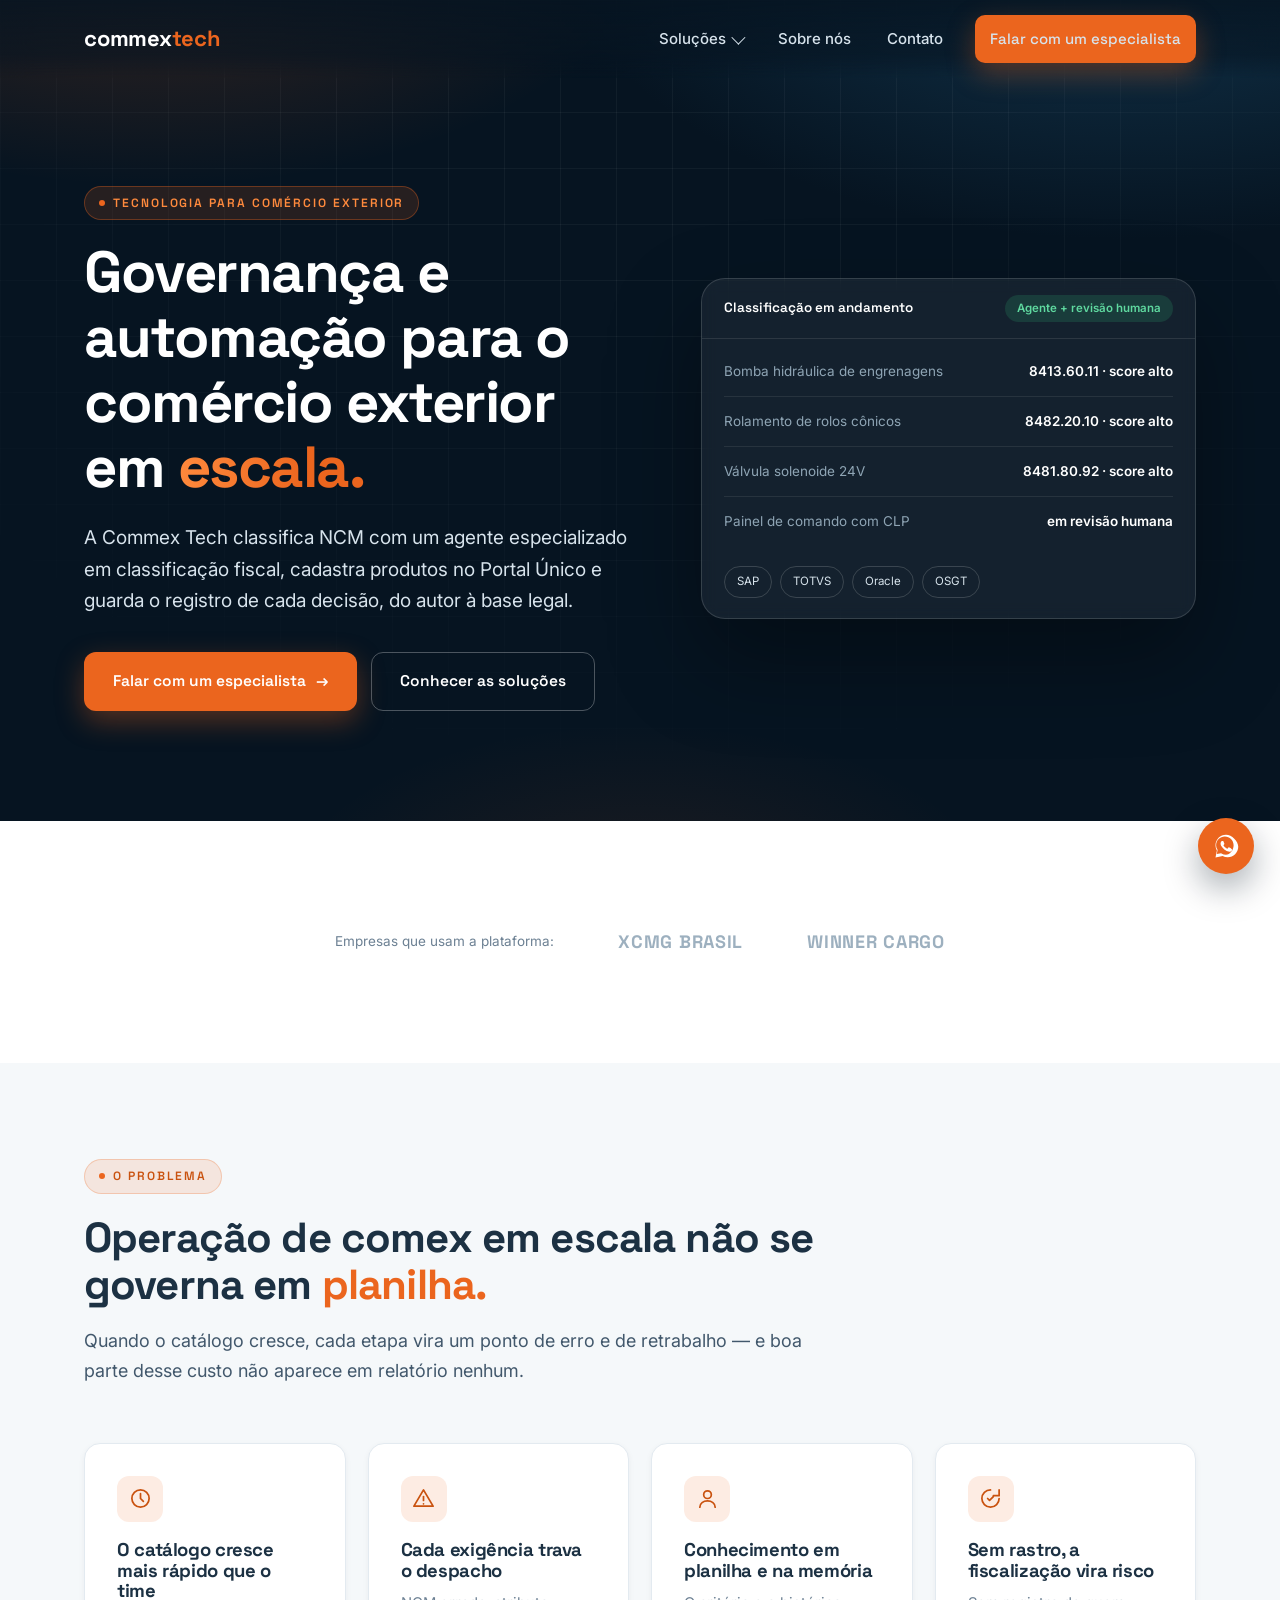
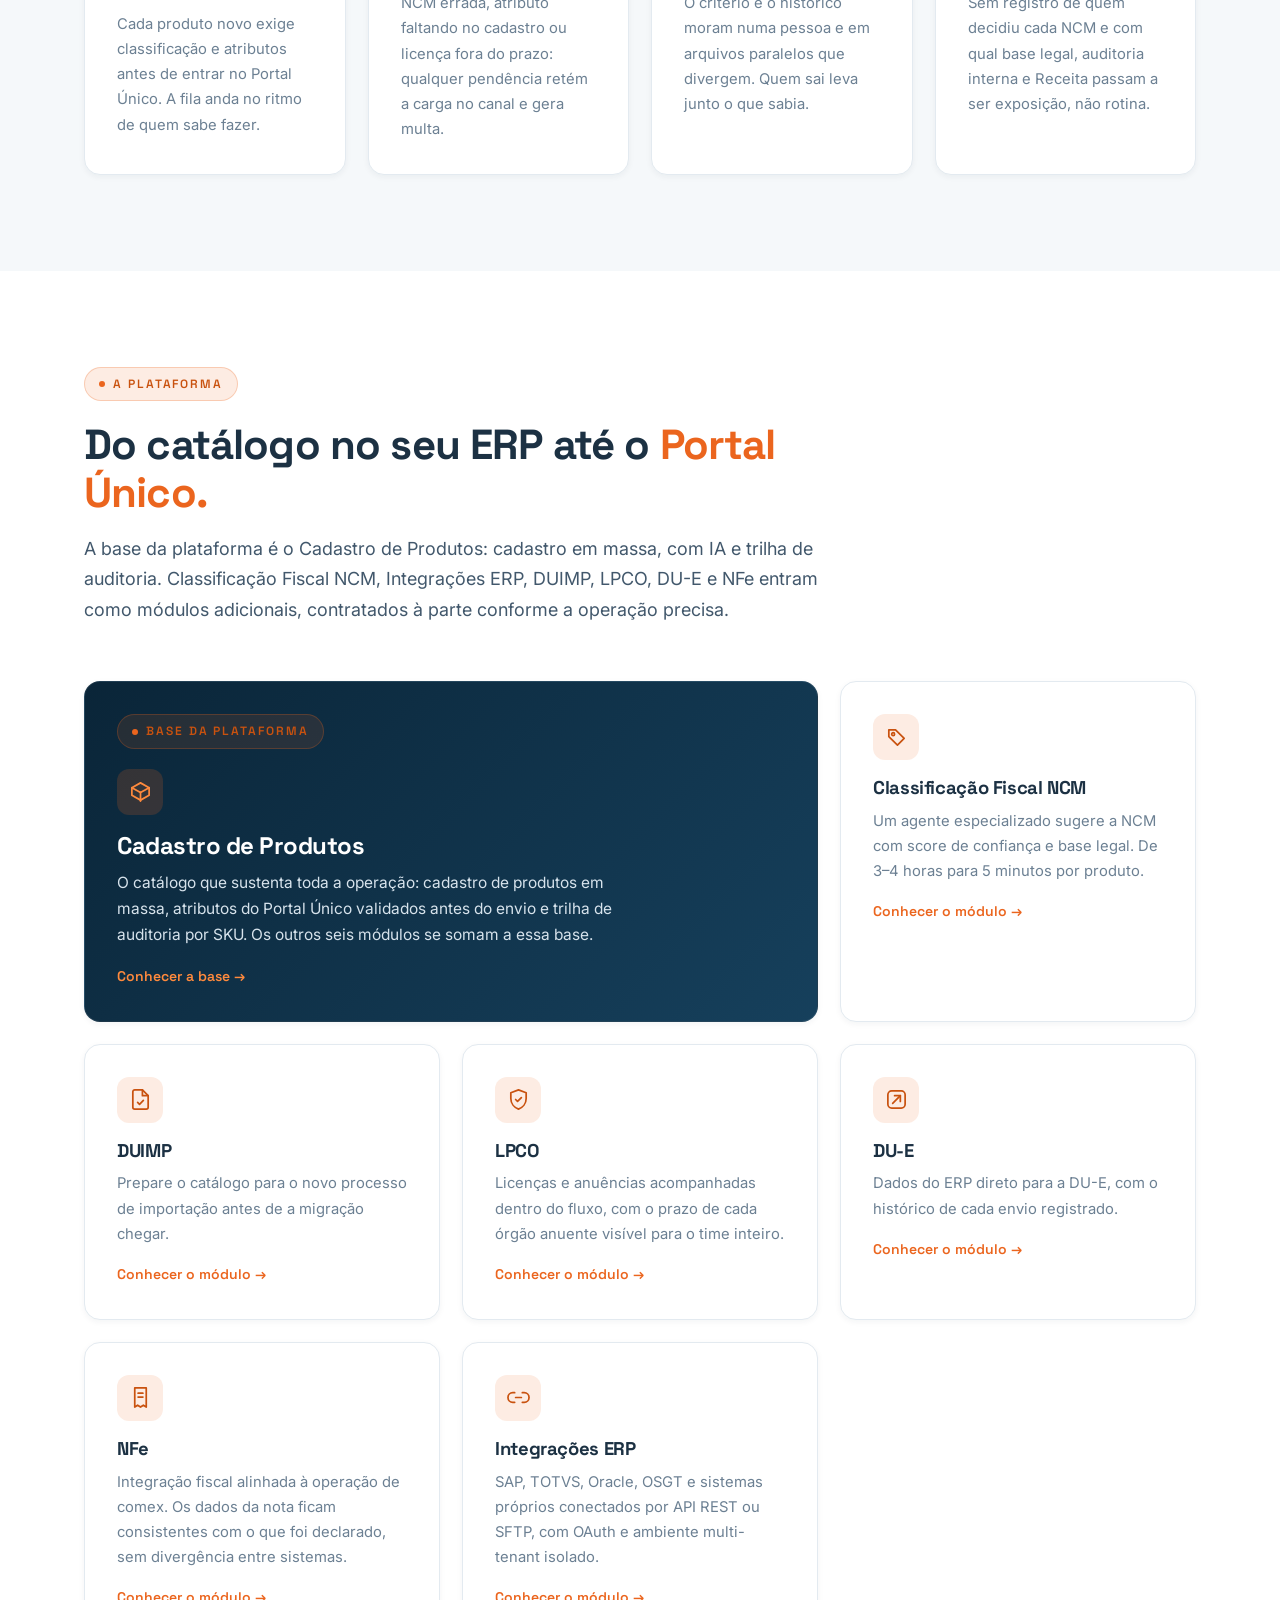
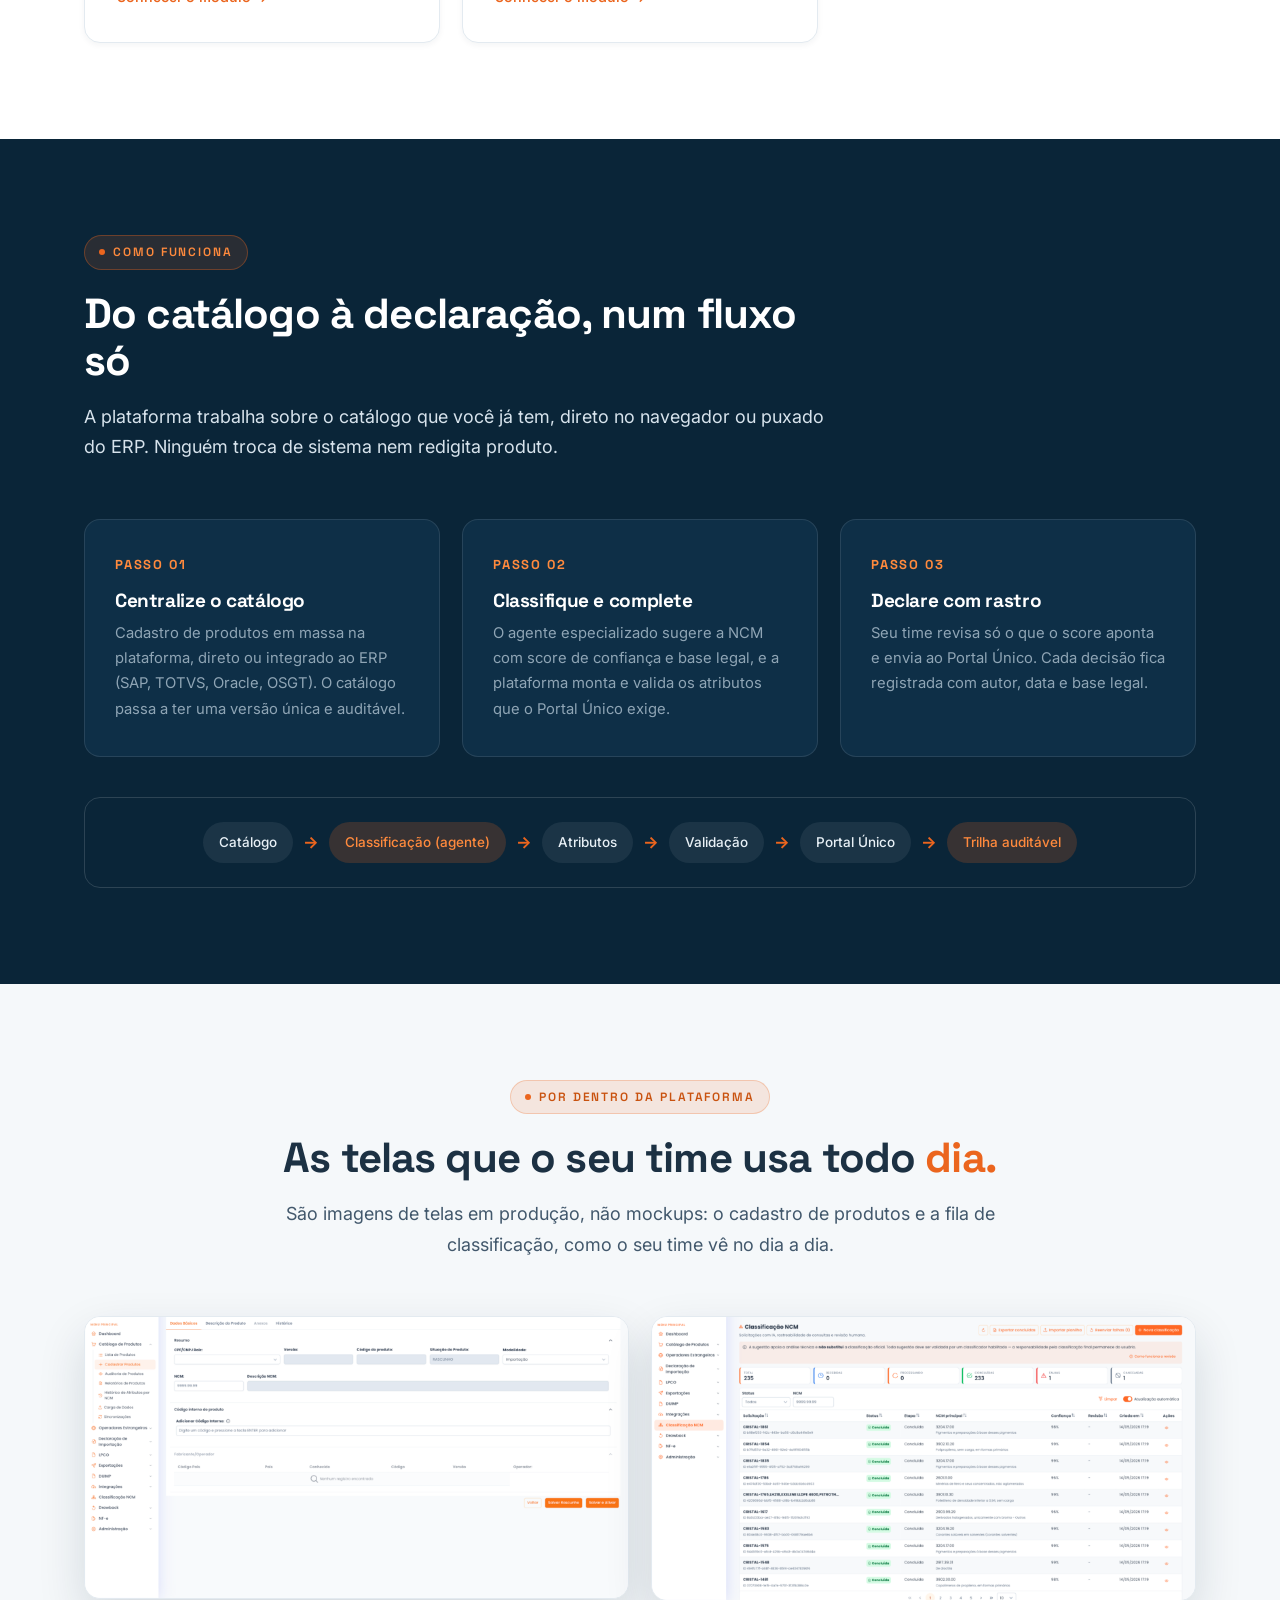
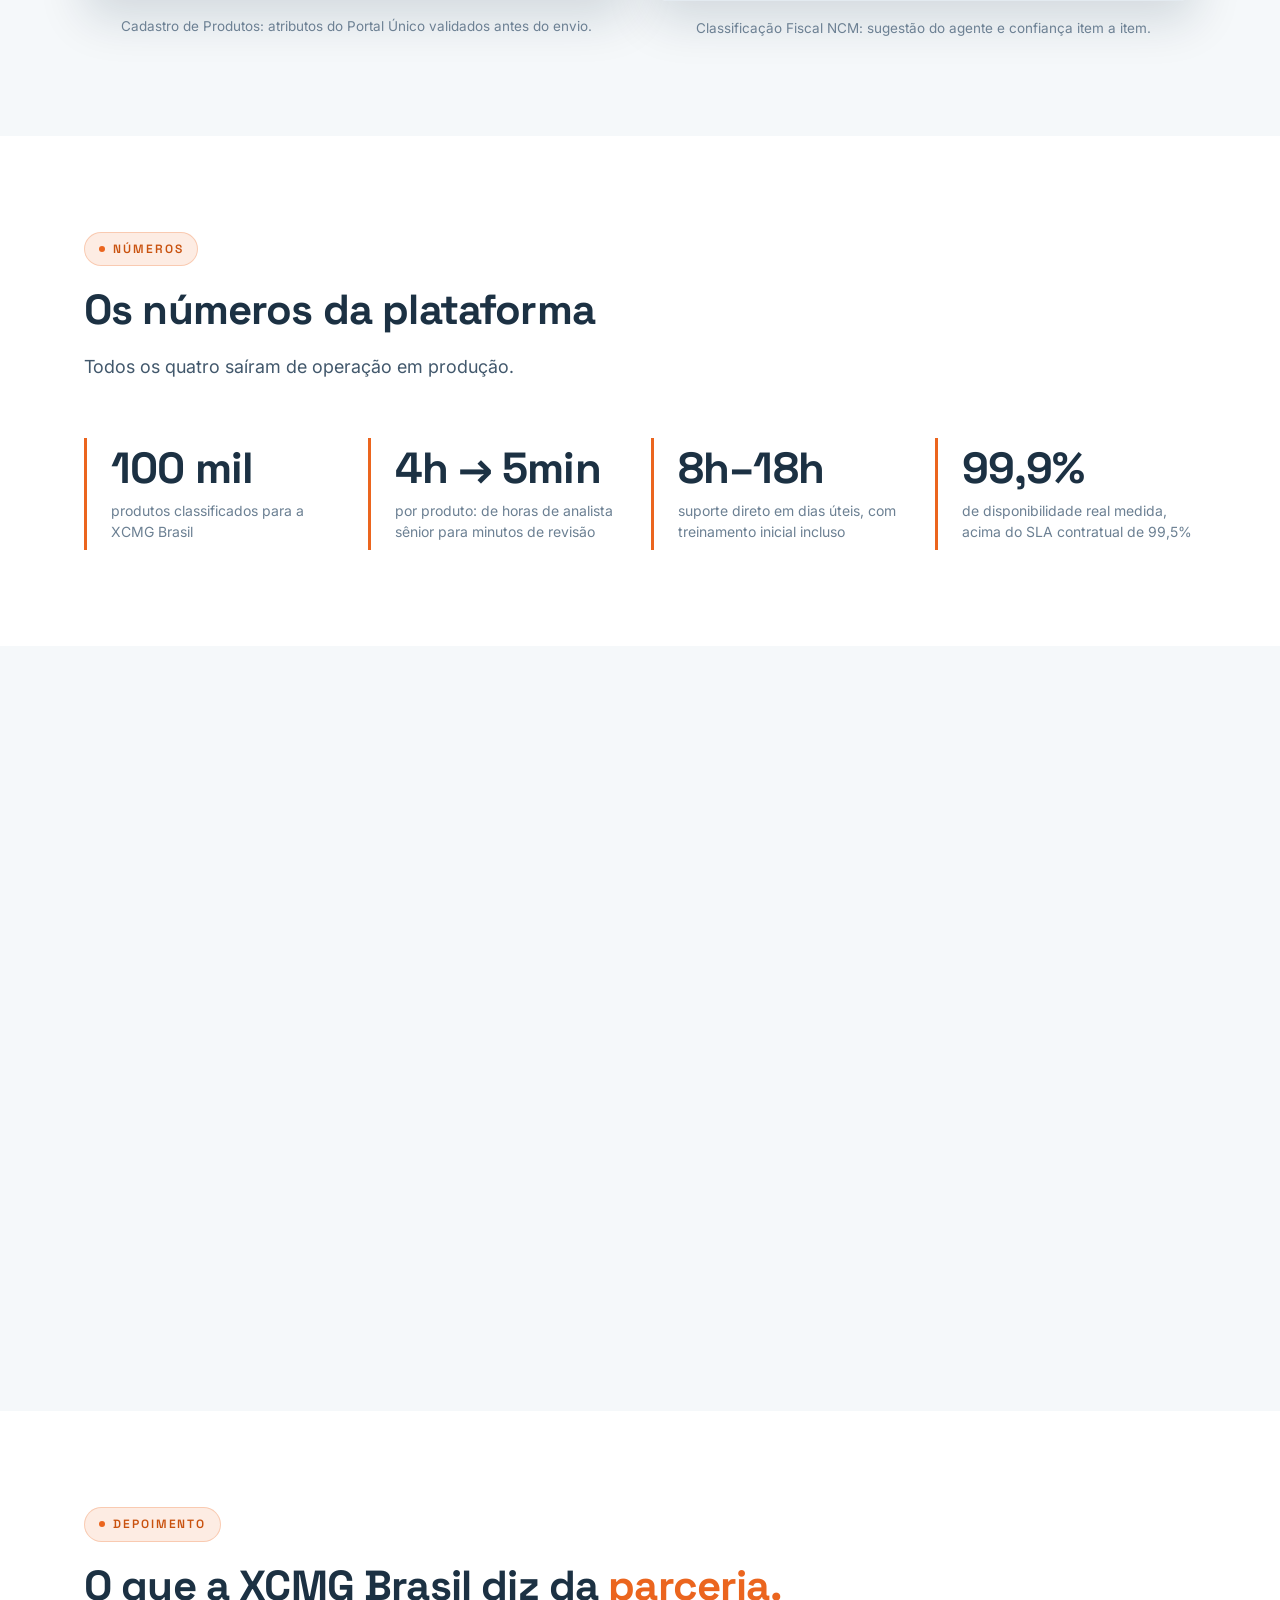
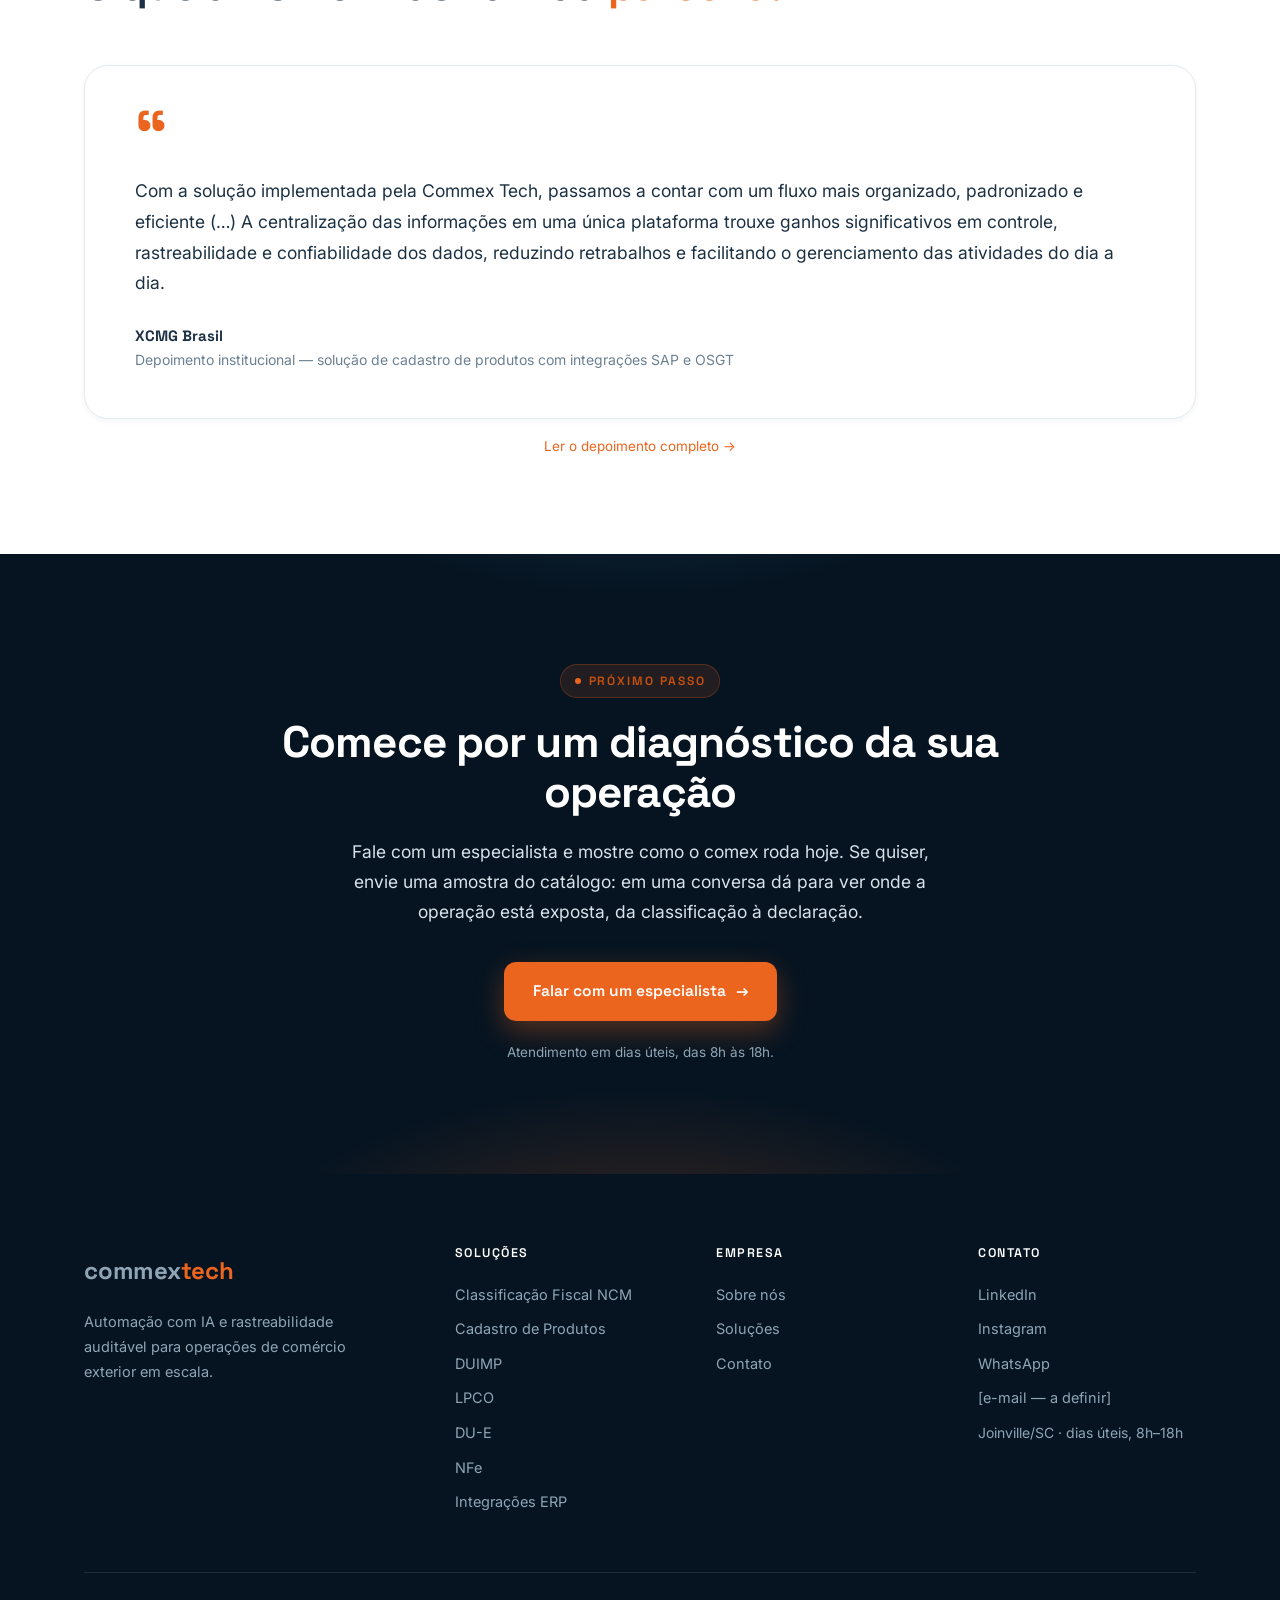
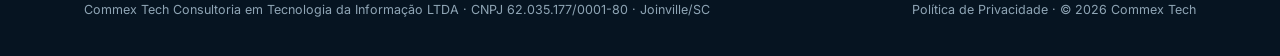
==== commit 6e1614a7: "Higiene pos-revisao: dedup Solucoes, Valor 03 e padronizacao de nome - Solucoes: remove listagem dup" ====
--- a/index.html
+++ b/index.html
@@ -119,7 +119,7 @@
     <div class="sec-head reveal">
       <span class="eyebrow">A plataforma</span>
       <h2>Do catálogo no seu ERP até o <span class="accent">Portal Único.</span></h2>
-      <p>A base da plataforma é o Cadastro de Produtos: cadastro em massa, com IA e trilha de auditoria. Classificação NCM, Integrações ERP, DUIMP, LPCO, DU-E e NFe entram como módulos adicionais, contratados à parte conforme a operação precisa.</p>
+      <p>A base da plataforma é o Cadastro de Produtos: cadastro em massa, com IA e trilha de auditoria. Classificação Fiscal NCM, Integrações ERP, DUIMP, LPCO, DU-E e NFe entram como módulos adicionais, contratados à parte conforme a operação precisa.</p>
     </div>
     <div class="bento">
       <a class="card feat reveal" href="cadastro-de-produtos.html">
@@ -224,7 +224,7 @@
         <figure class="shot crop-top reveal d2">
           <img src="assets/img/plataforma-classificacao-lista.png" alt="Fila de classificação NCM na plataforma Commex Tech, com NCM sugerida e nível de confiança por item" loading="lazy">
         </figure>
-        <p class="shot-cap reveal d2">Classificação NCM: sugestão do agente e confiança item a item.</p>
+        <p class="shot-cap reveal d2">Classificação Fiscal NCM: sugestão do agente e confiança item a item.</p>
       </div>
     </div>
   </div>
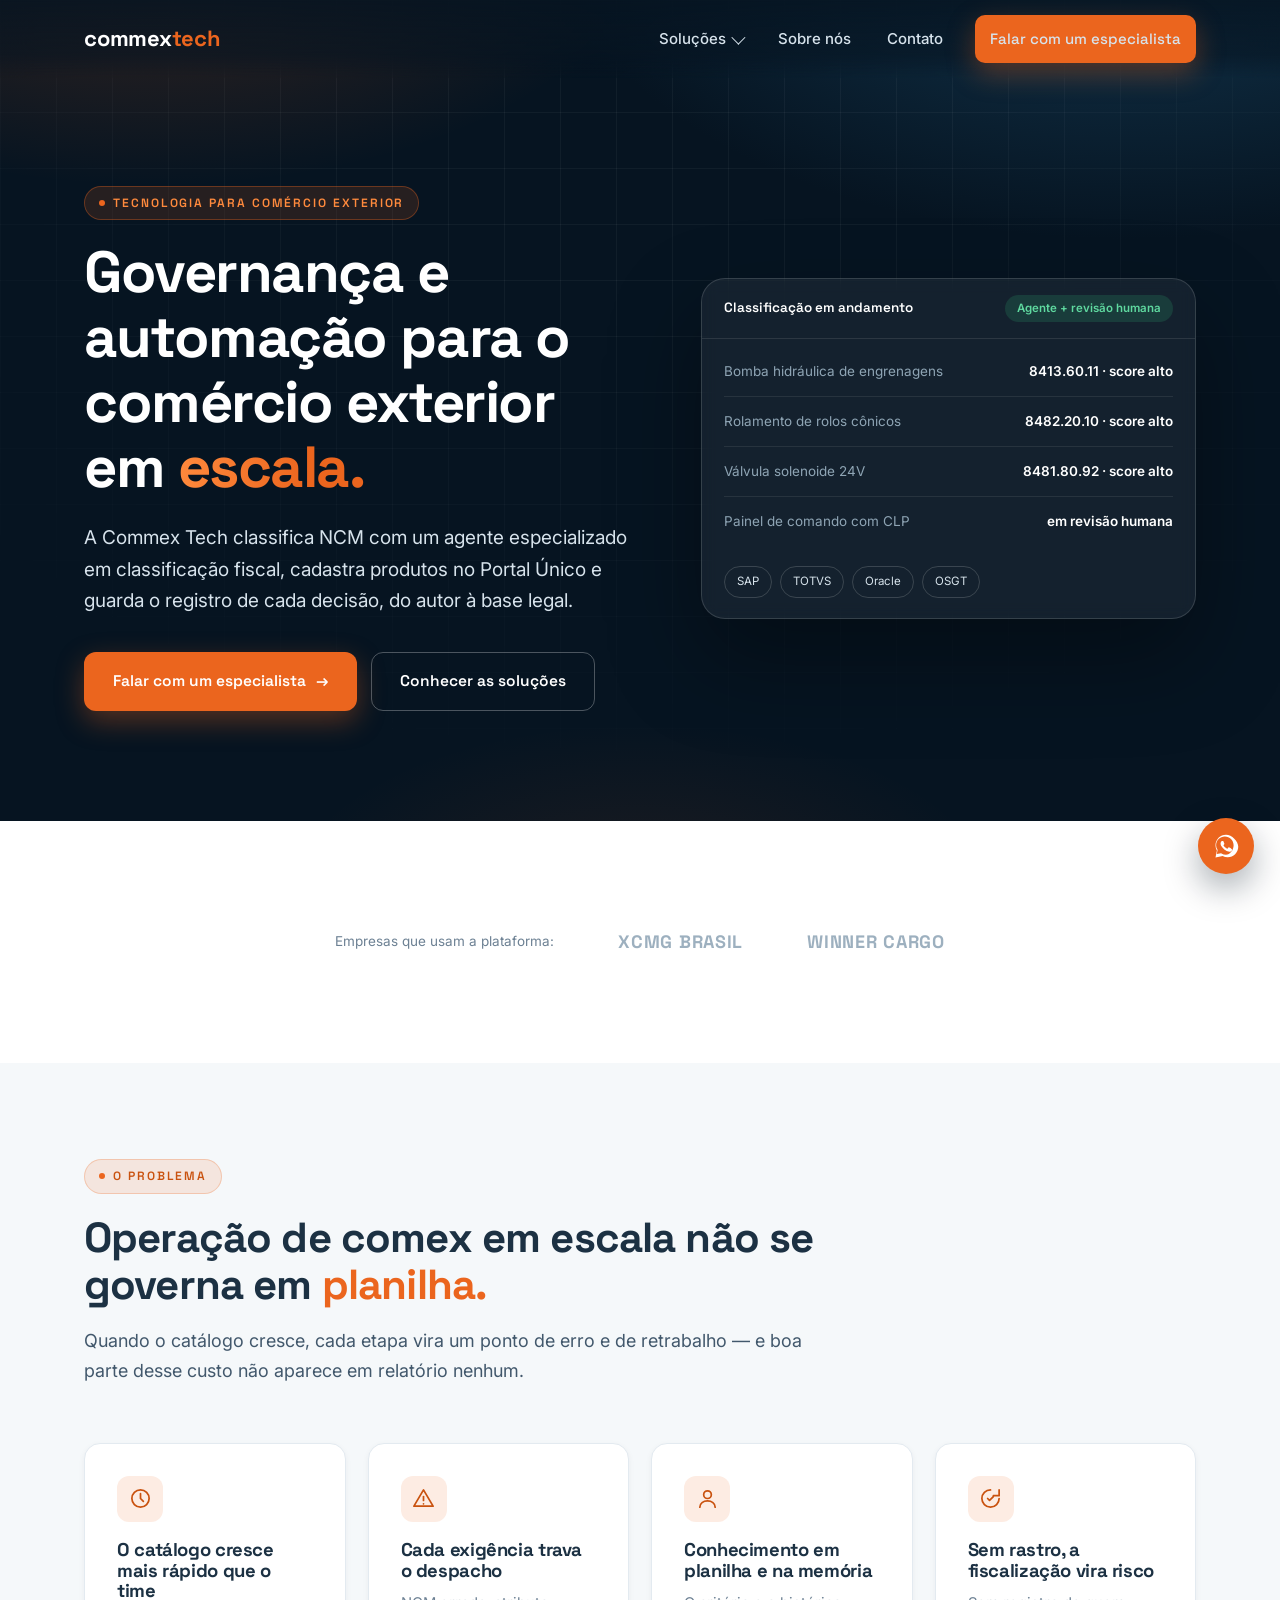
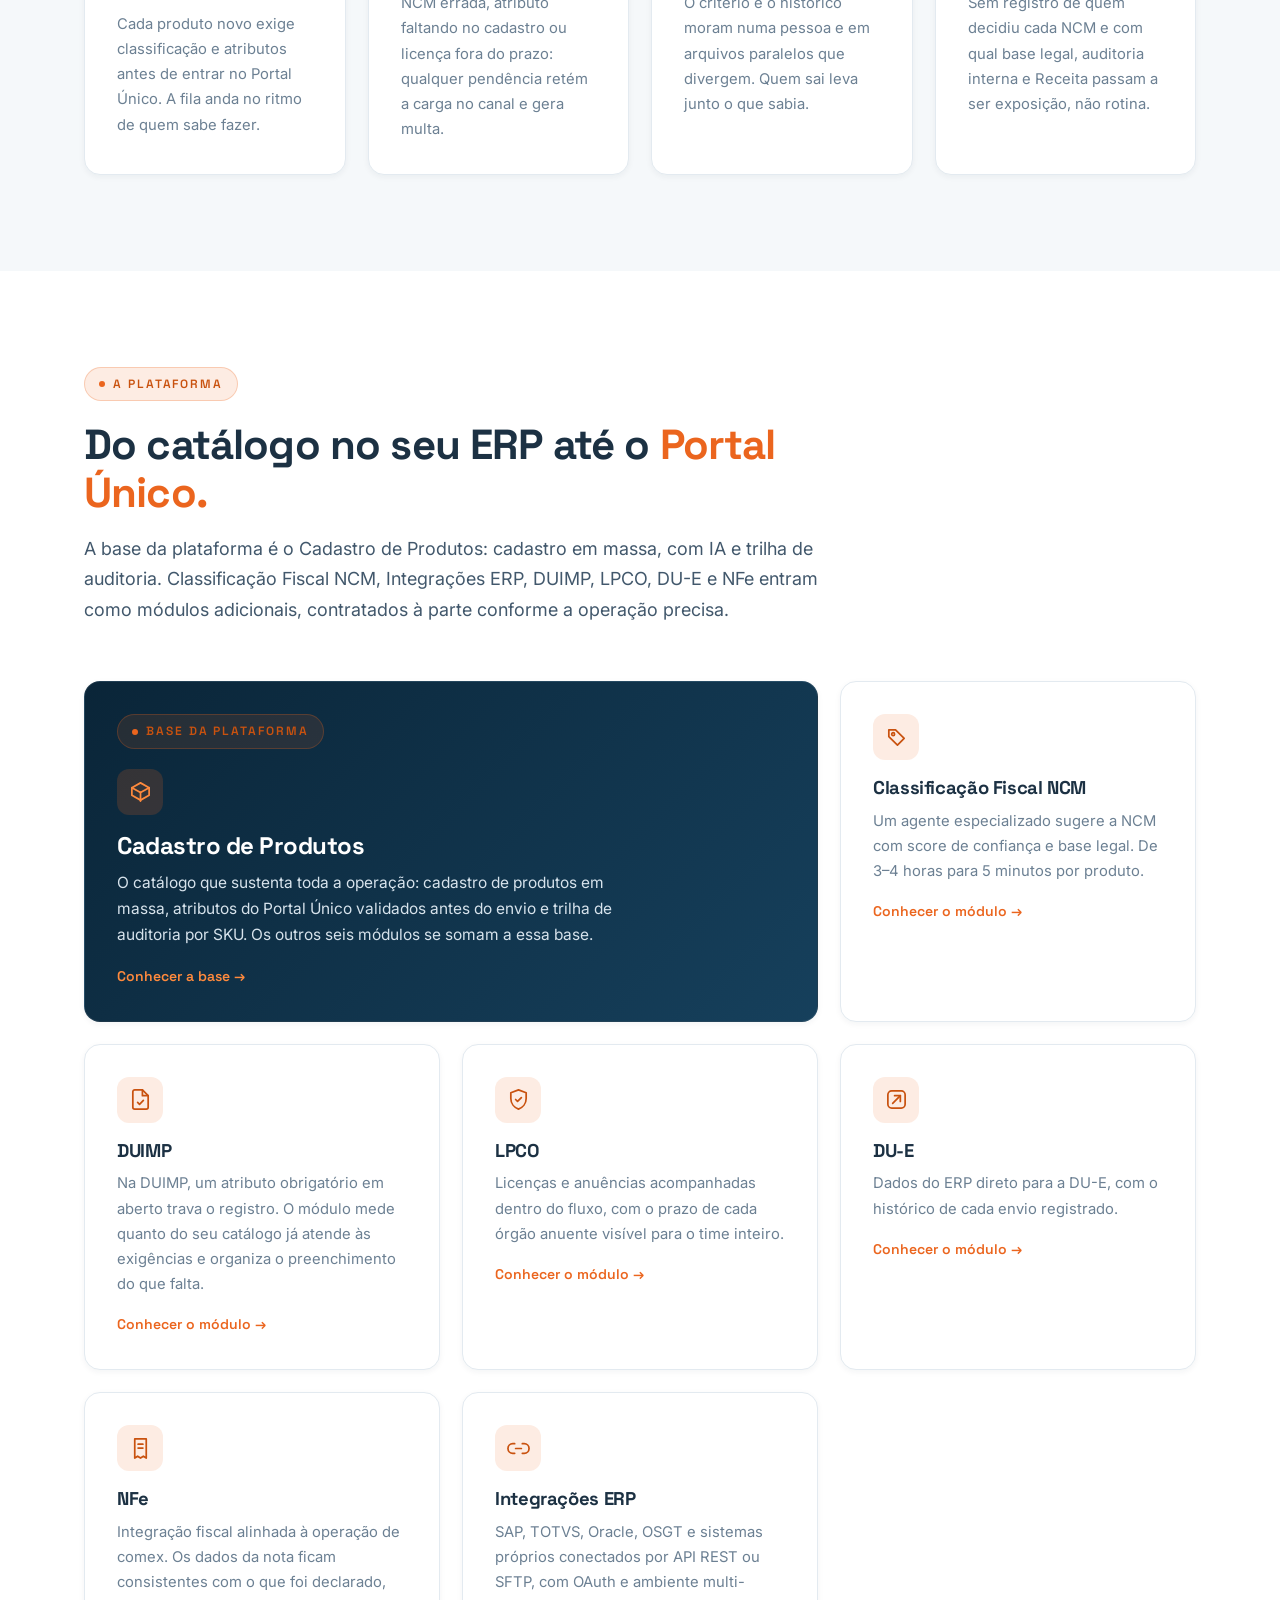
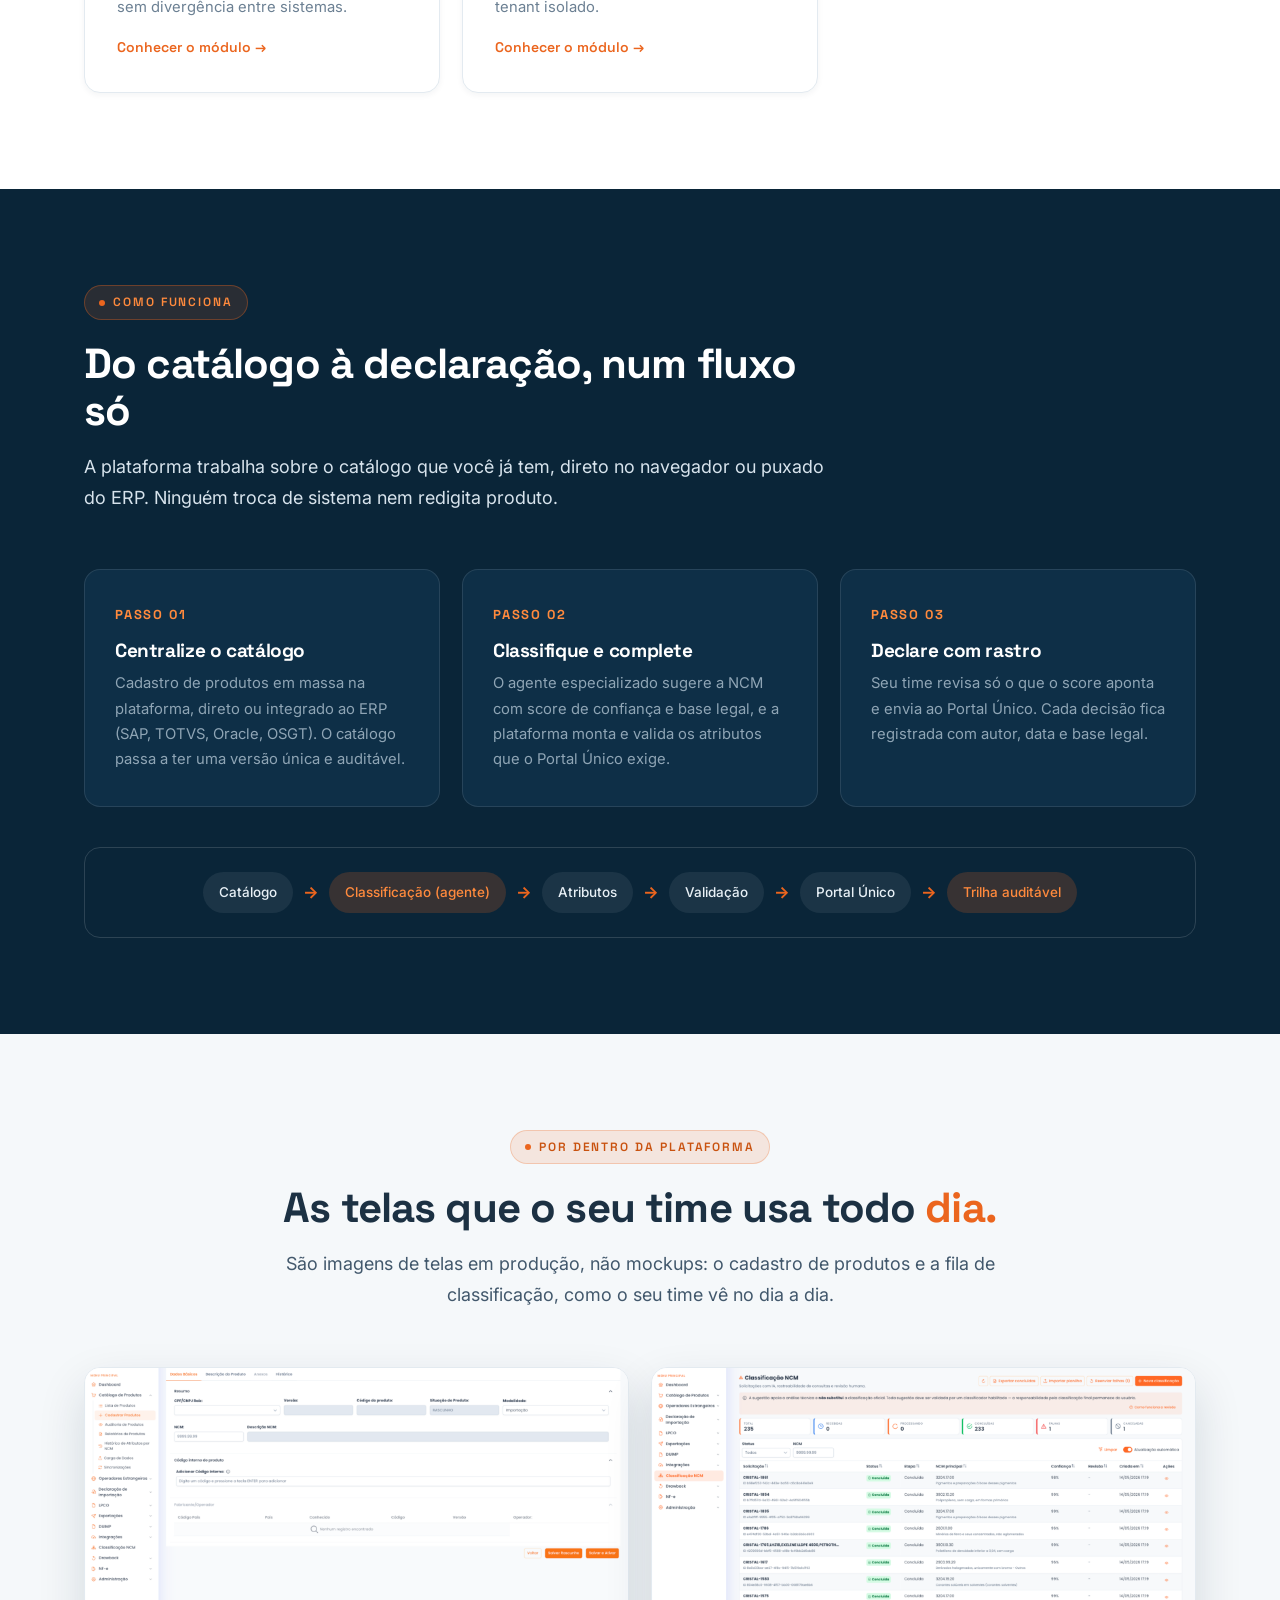
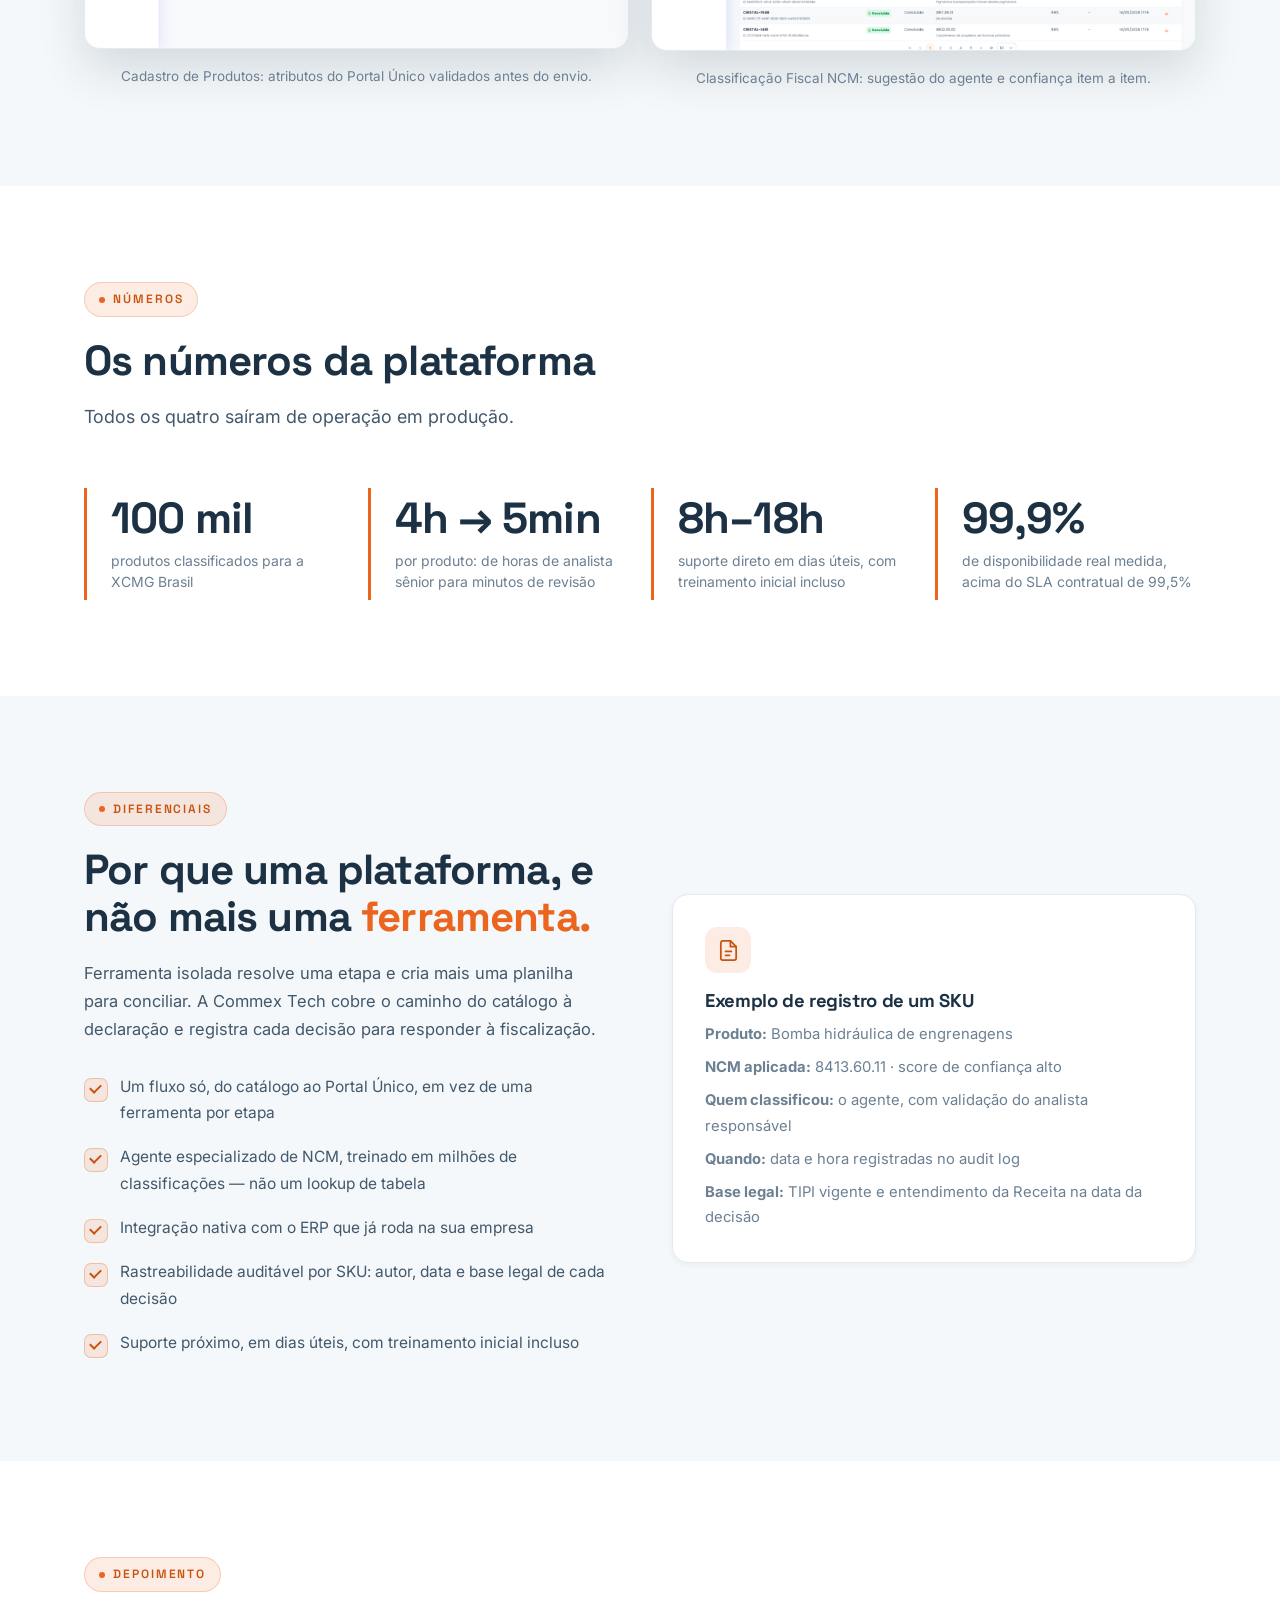
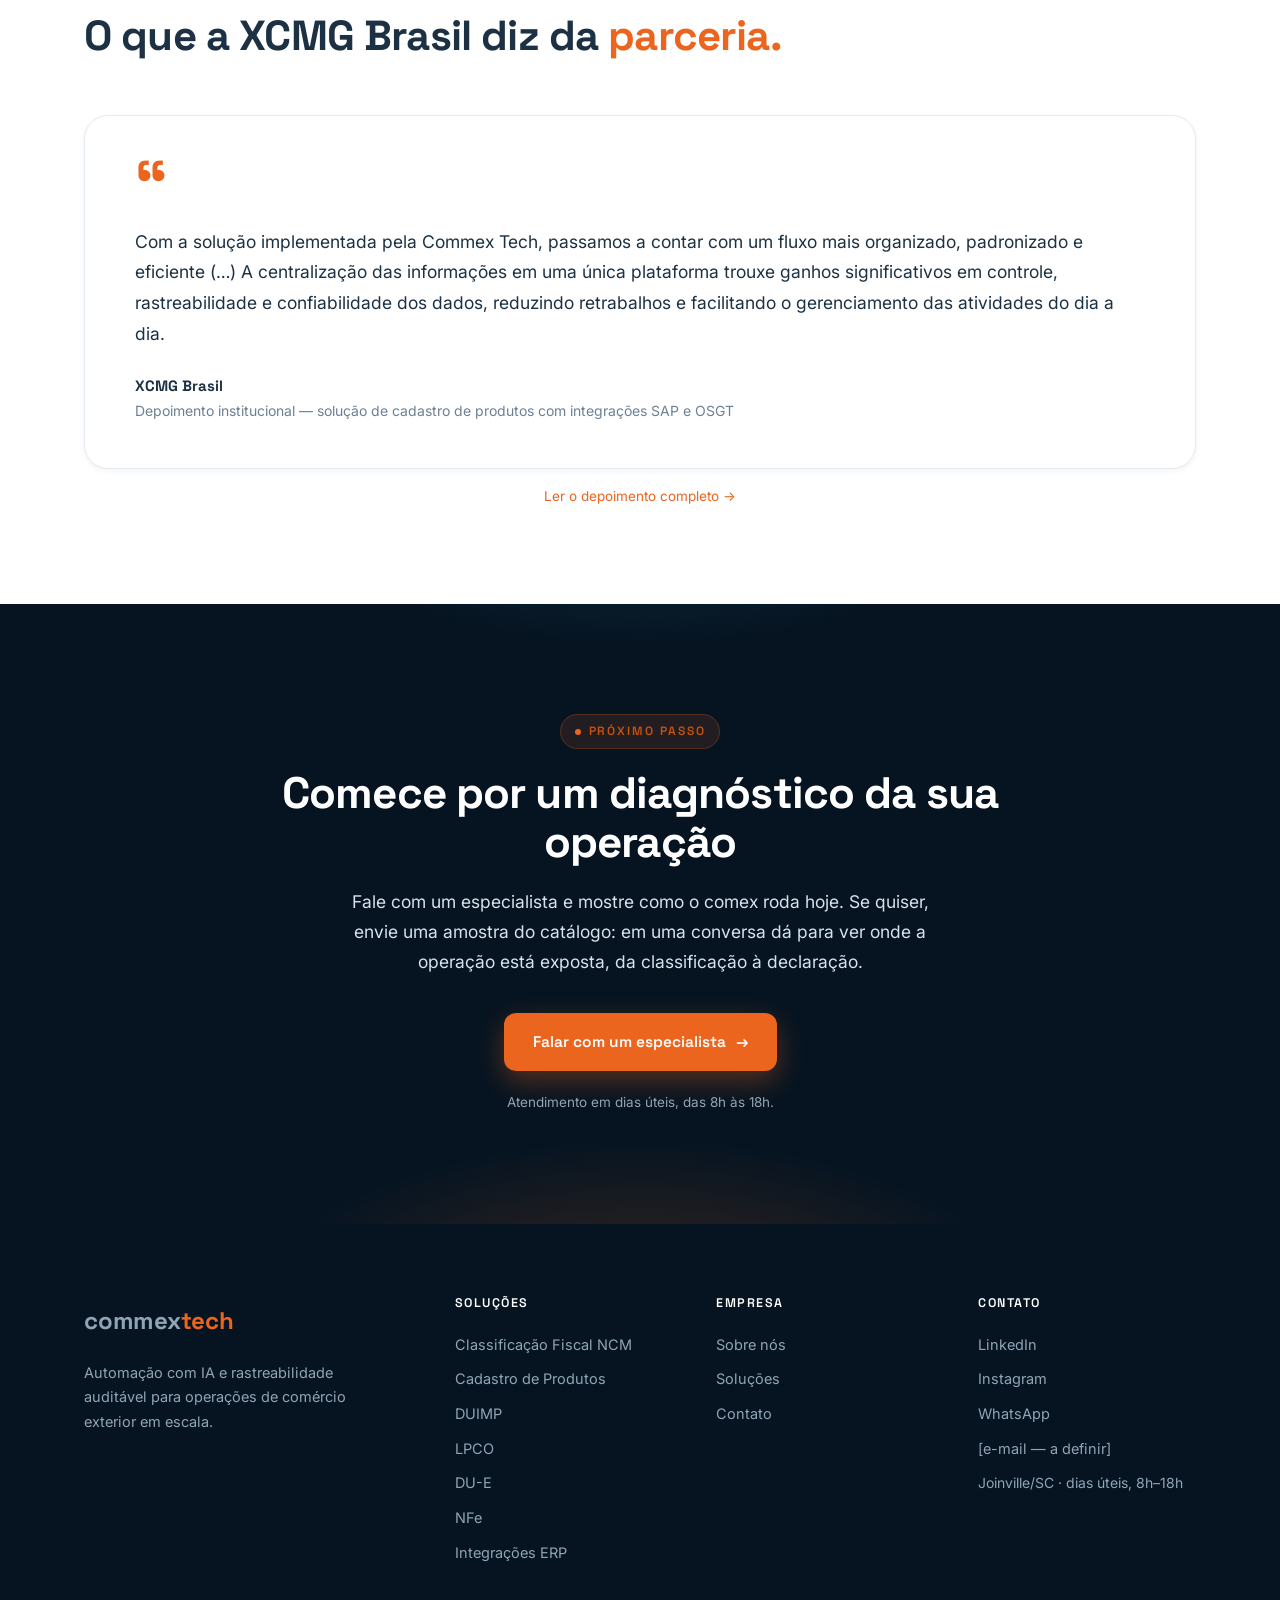
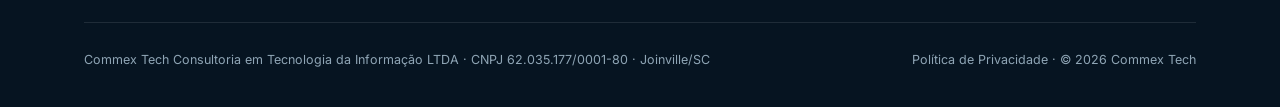
==== commit 1c982b98: "Corrige copy do modulo DUIMP (Home e Solucoes) As descricoes soavam como o Cadastro de Produtos. Ago" ====
--- a/index.html
+++ b/index.html
@@ -138,7 +138,7 @@
       <a class="card reveal" href="duimp.html">
         <div class="icon-chip"><svg viewBox="0 0 24 24" fill="none" stroke="currentColor" stroke-width="1.8" stroke-linecap="round" stroke-linejoin="round"><path d="M14 2H6a2 2 0 0 0-2 2v16a2 2 0 0 0 2 2h12a2 2 0 0 0 2-2V8l-6-6z"/><path d="M14 2v6h6"/><path d="m9 15 2 2 4-4"/></svg></div>
         <h3>DUIMP</h3>
-        <p>Prepare o catálogo para o novo processo de importação antes de a migração chegar.</p>
+        <p>Na DUIMP, um atributo obrigatório em aberto trava o registro. O módulo mede quanto do seu catálogo já atende às exigências e organiza o preenchimento do que falta.</p>
         <span class="go">Conhecer o módulo →</span>
       </a>
       <a class="card reveal d1" href="lpco.html">
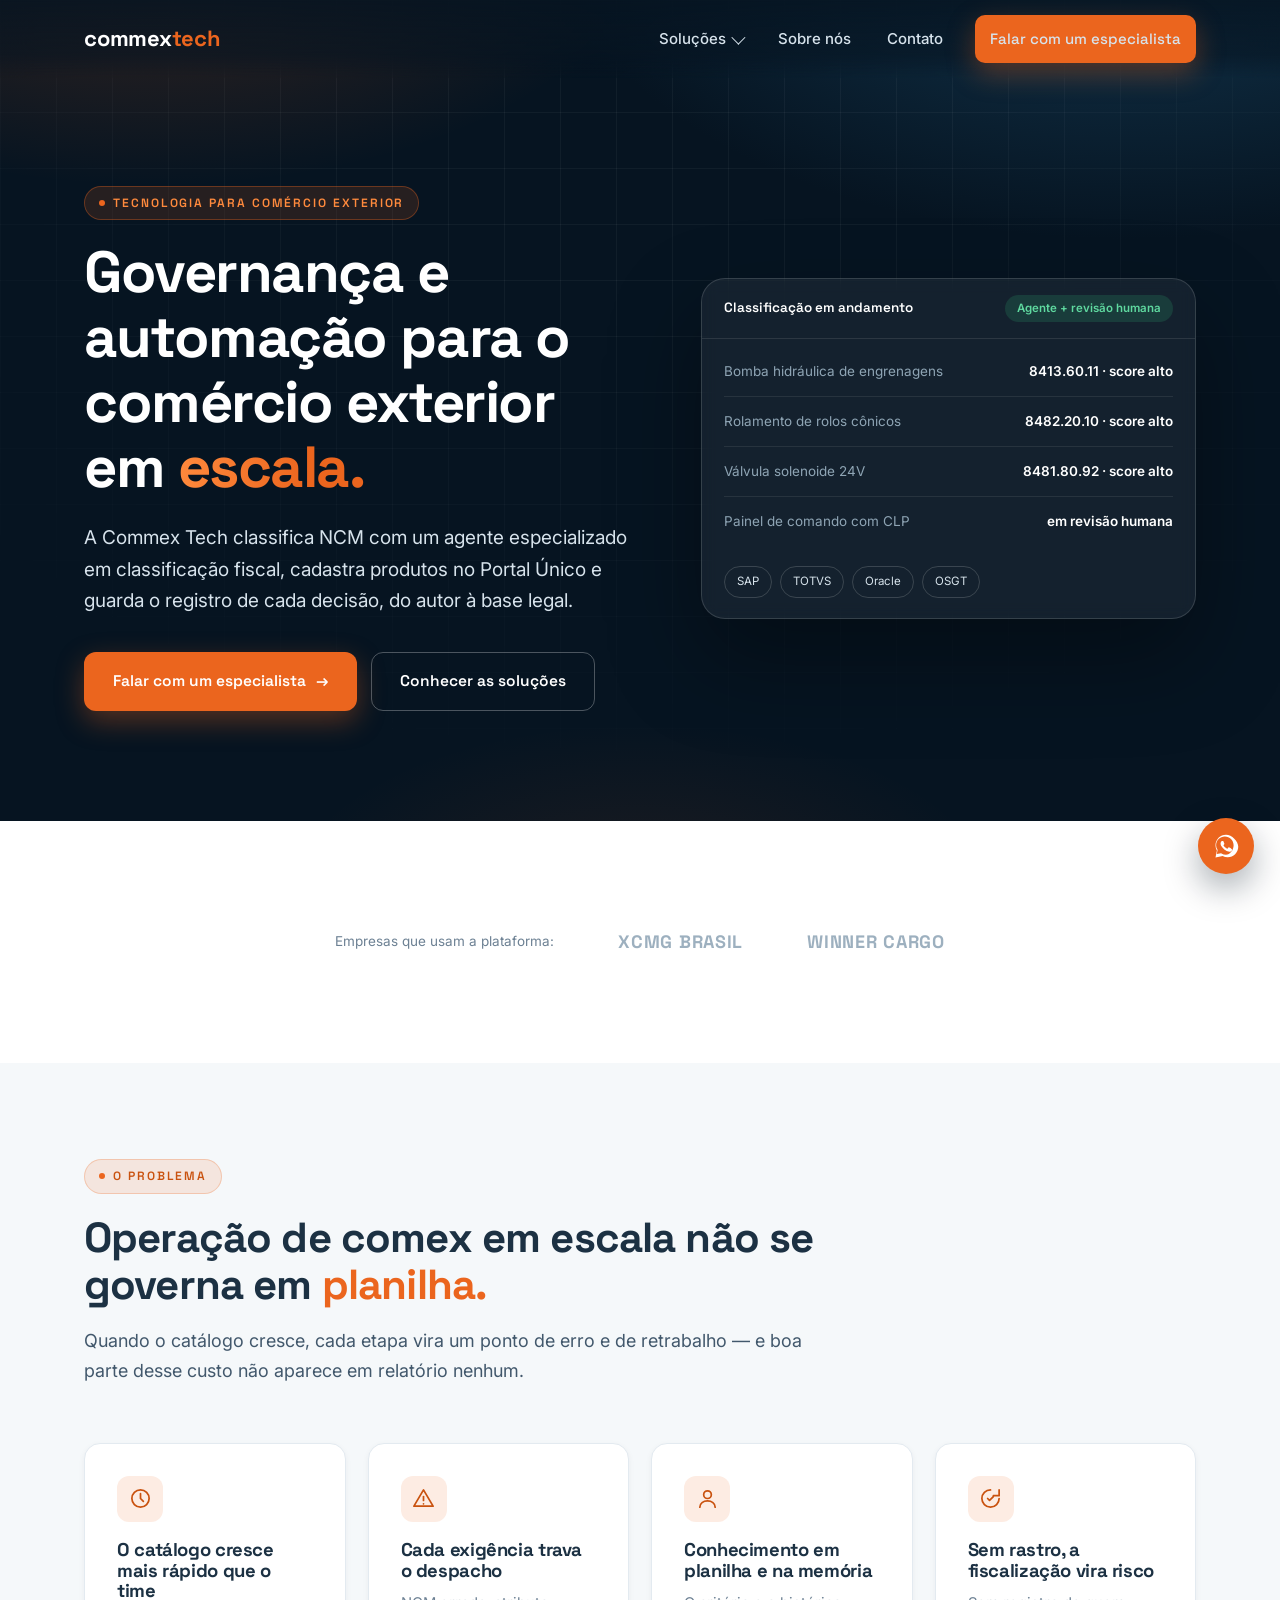
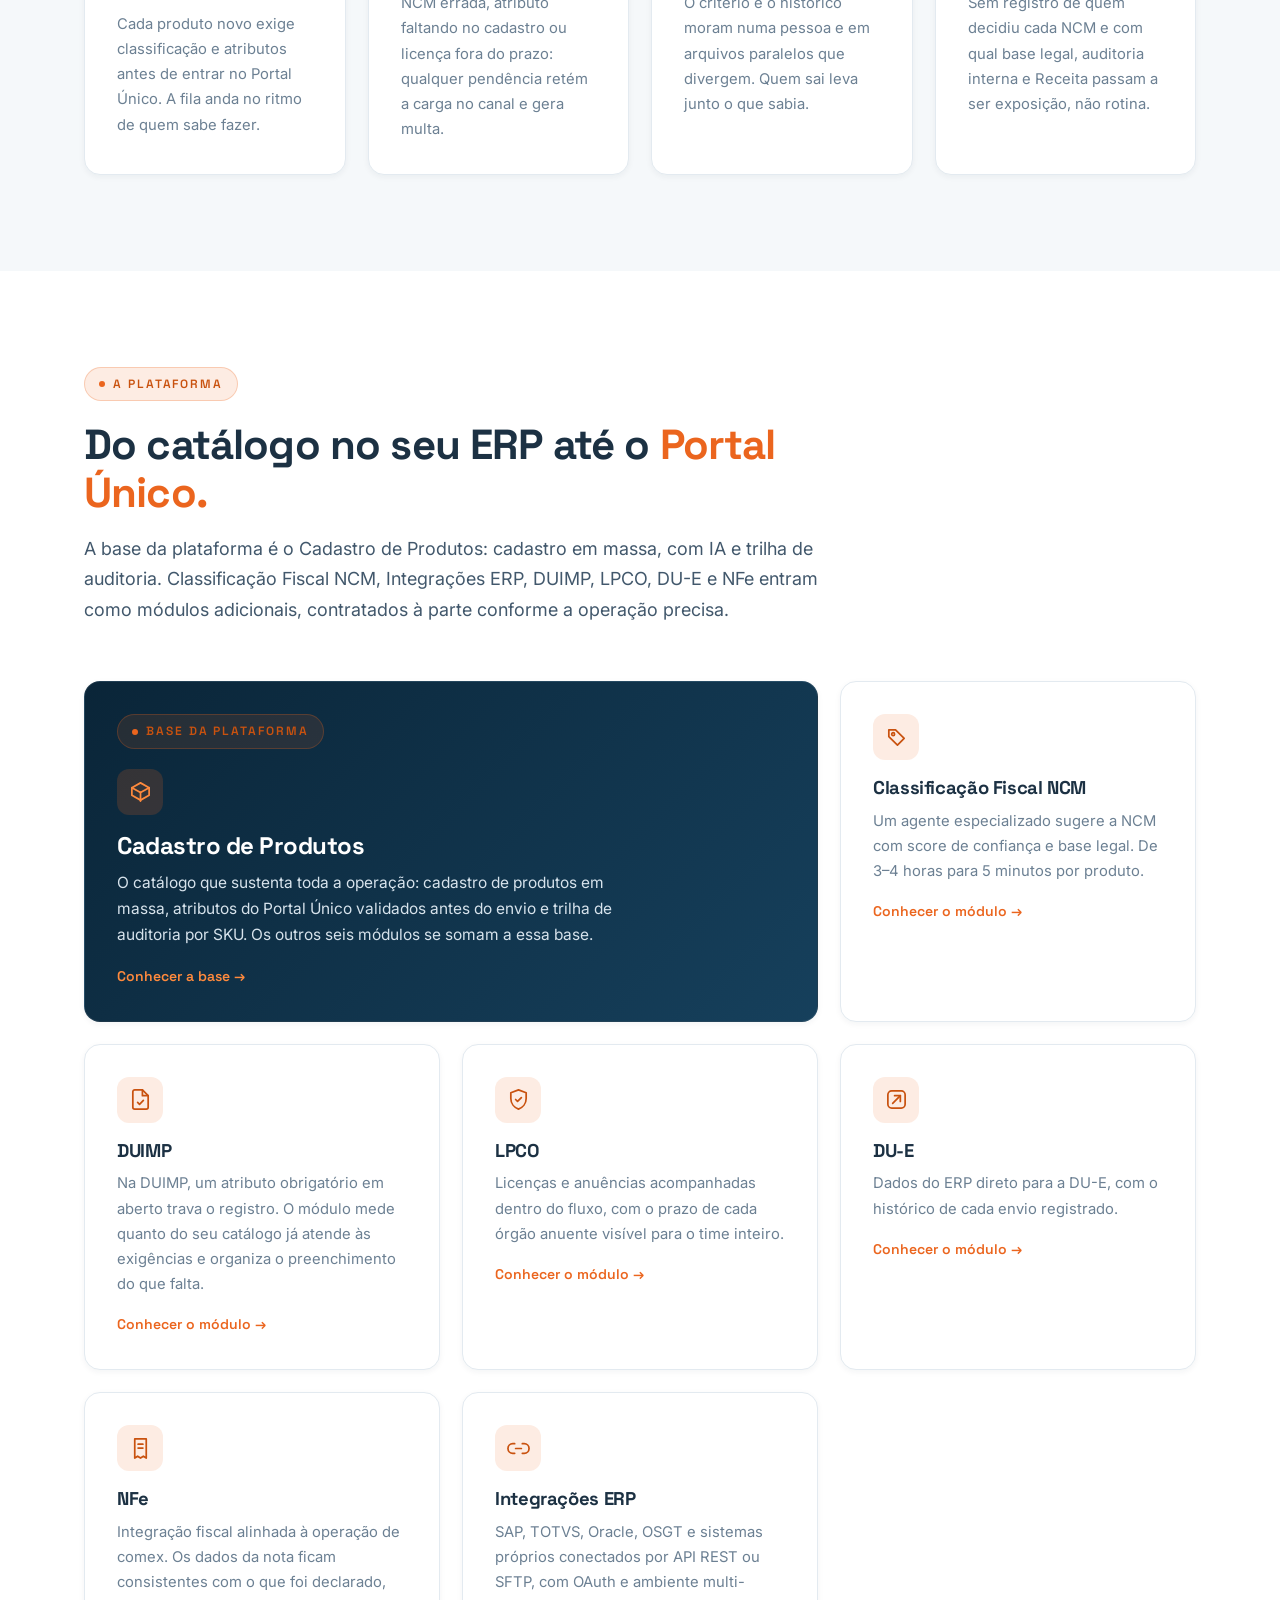
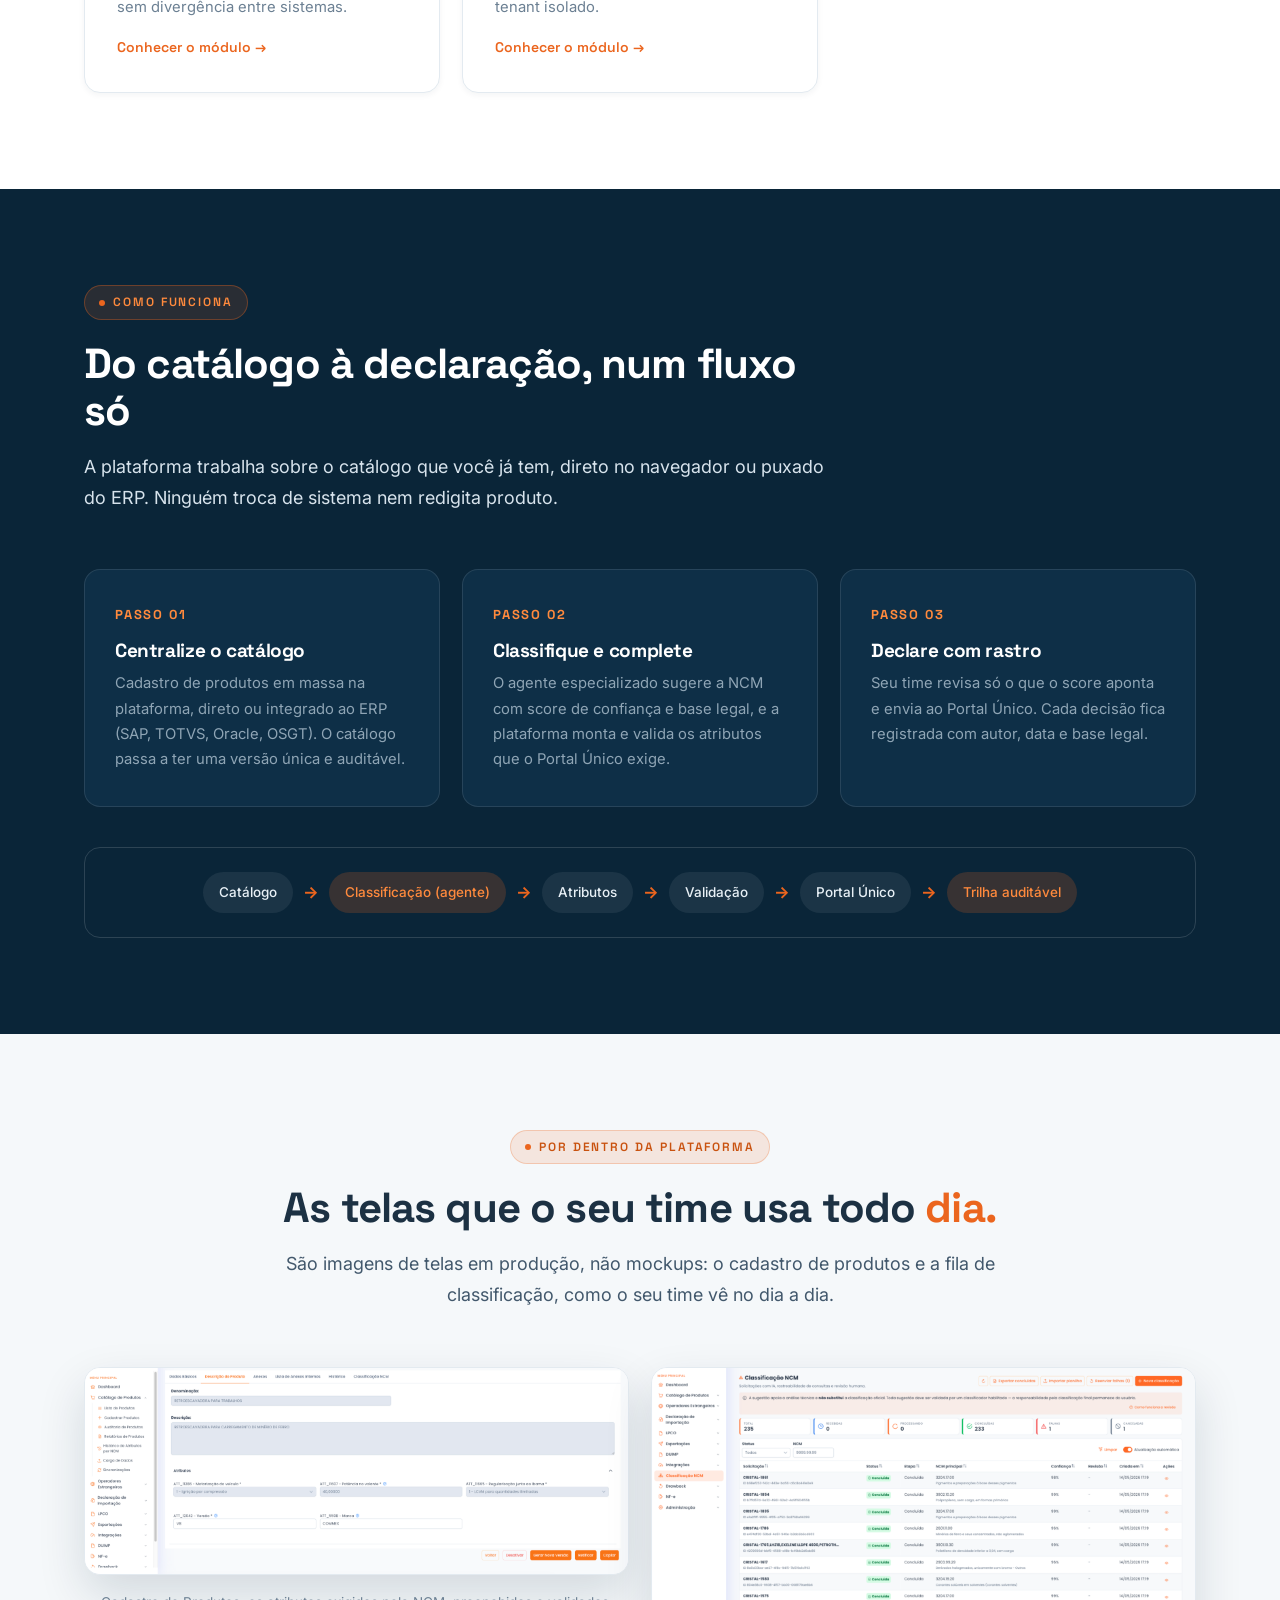
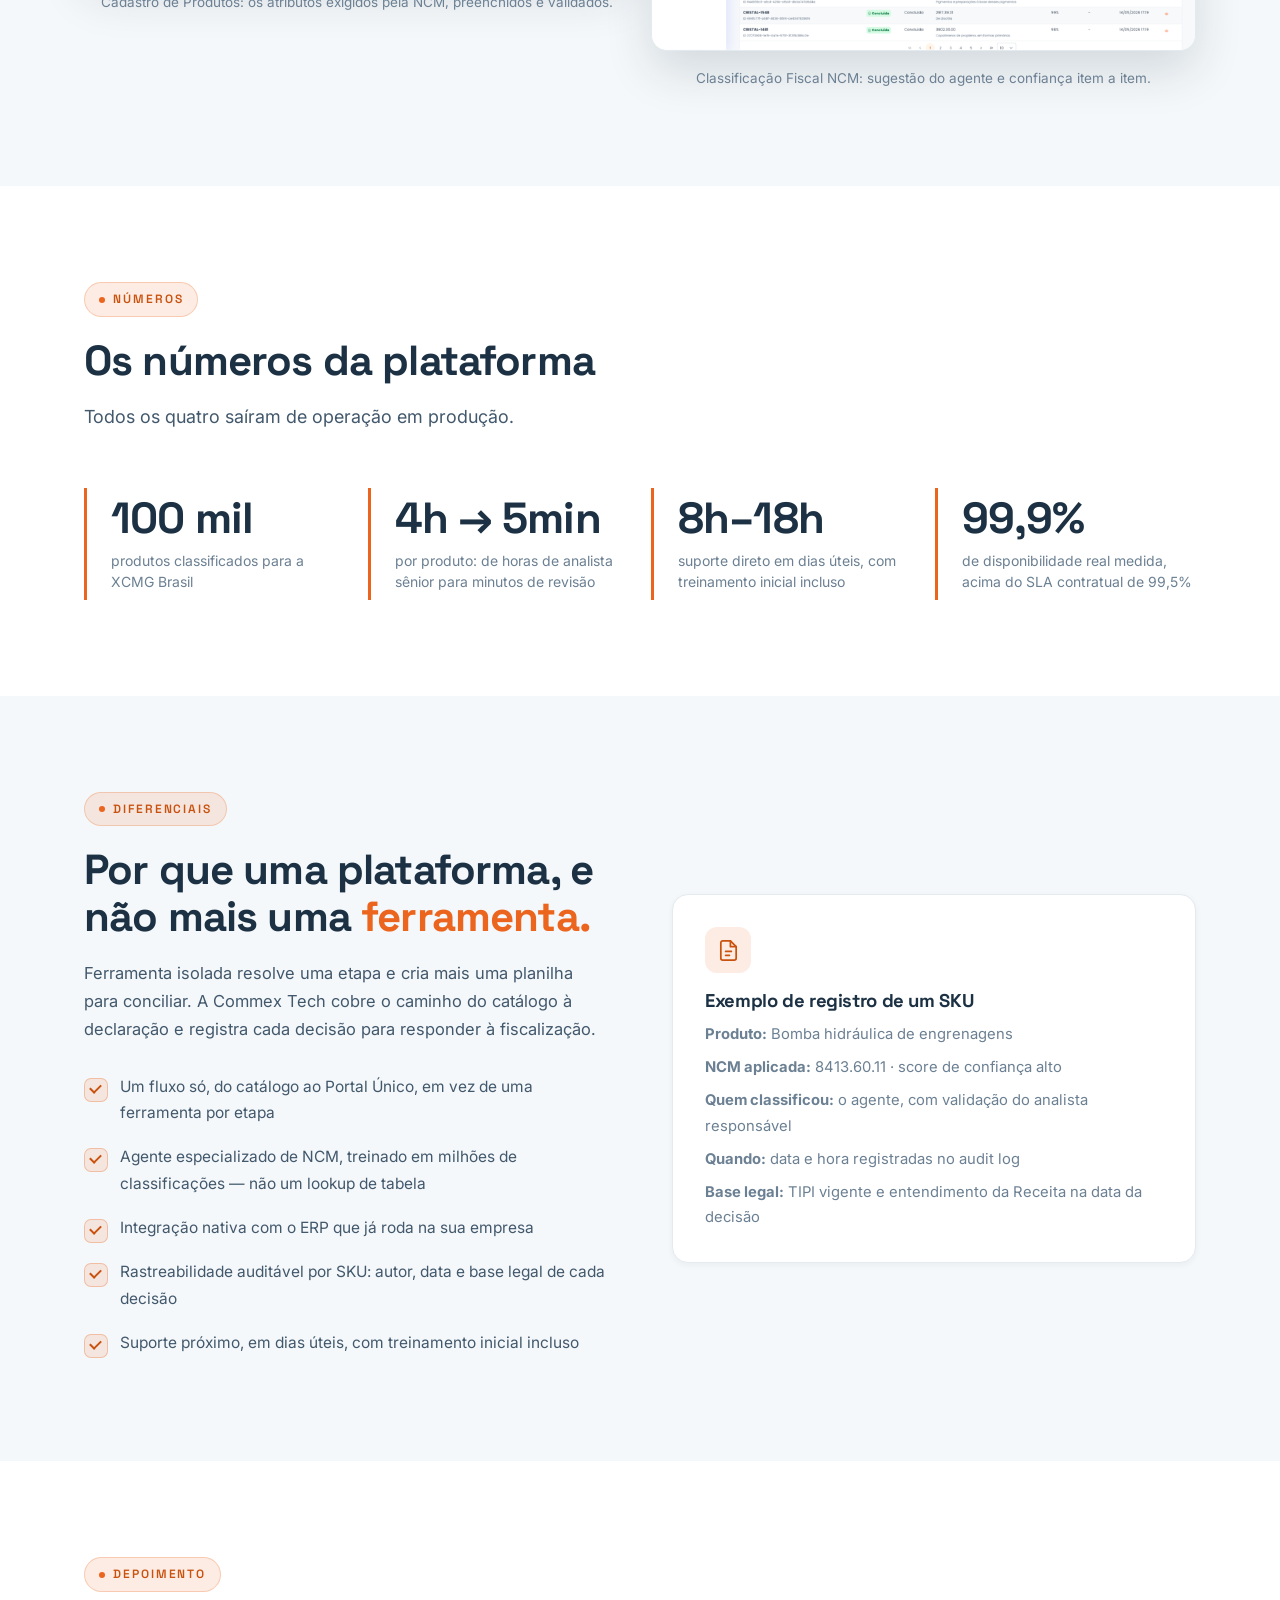
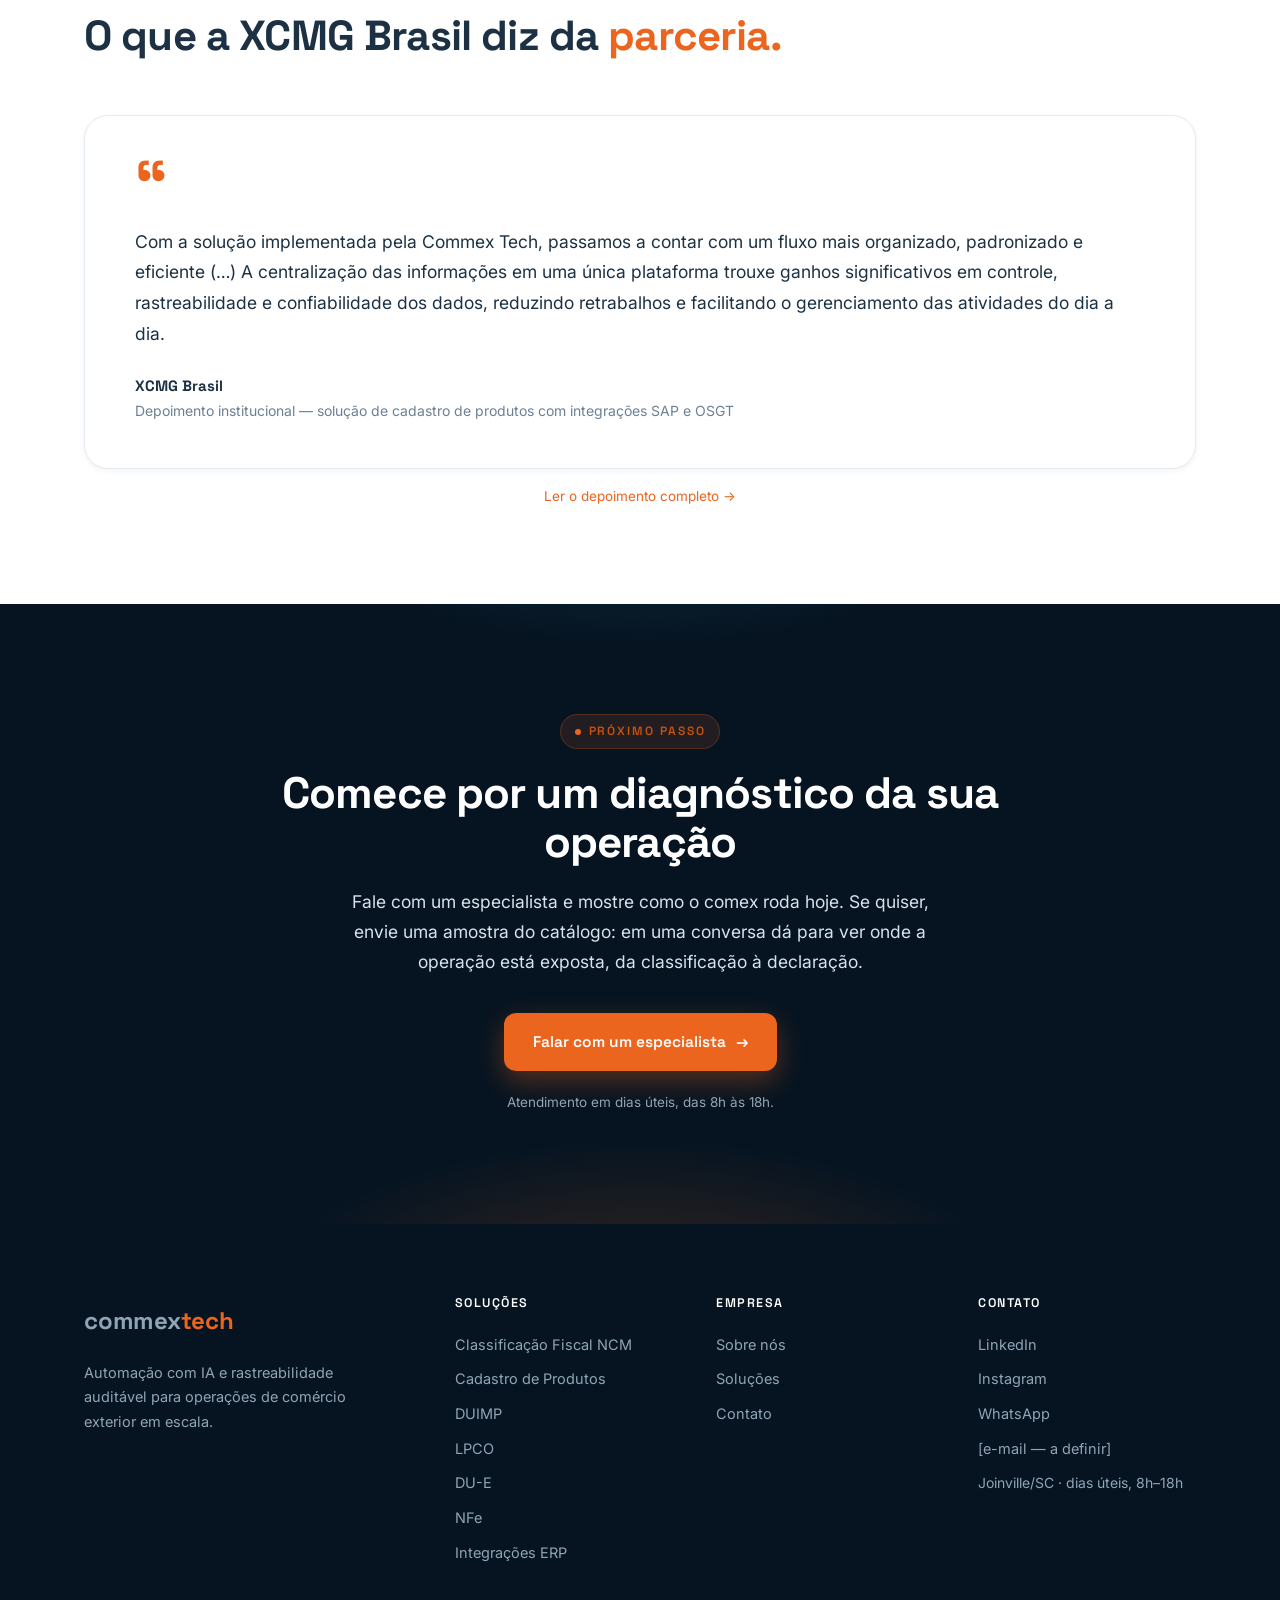
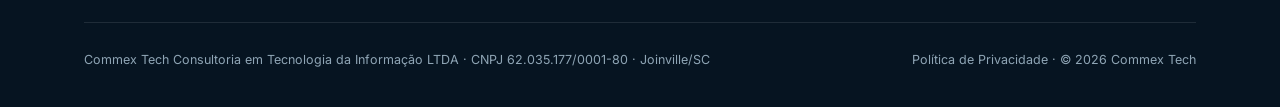
==== commit 4b82b807: "Usa a tela de atributos do produto no lugar do formulario vazio A captura Descricao do Produto (com " ====
--- a/index.html
+++ b/index.html
@@ -215,10 +215,10 @@
     </div>
     <div class="grid cols-2">
       <div>
-        <figure class="shot crop-top reveal d1">
-          <img src="assets/img/plataforma-cadastro-produto.png" alt="Tela de cadastro de produto na plataforma Commex Tech, com dados básicos, atributos e histórico por SKU" loading="lazy">
+        <figure class="shot reveal d1">
+          <img src="assets/img/plataforma-cadastro-produto.png" alt="Tela de Descrição do Produto na plataforma Commex Tech, com os atributos exigidos pela NCM preenchidos e validados" loading="lazy">
         </figure>
-        <p class="shot-cap reveal d1">Cadastro de Produtos: atributos do Portal Único validados antes do envio.</p>
+        <p class="shot-cap reveal d1">Cadastro de Produtos: os atributos exigidos pela NCM, preenchidos e validados.</p>
       </div>
       <div>
         <figure class="shot crop-top reveal d2">
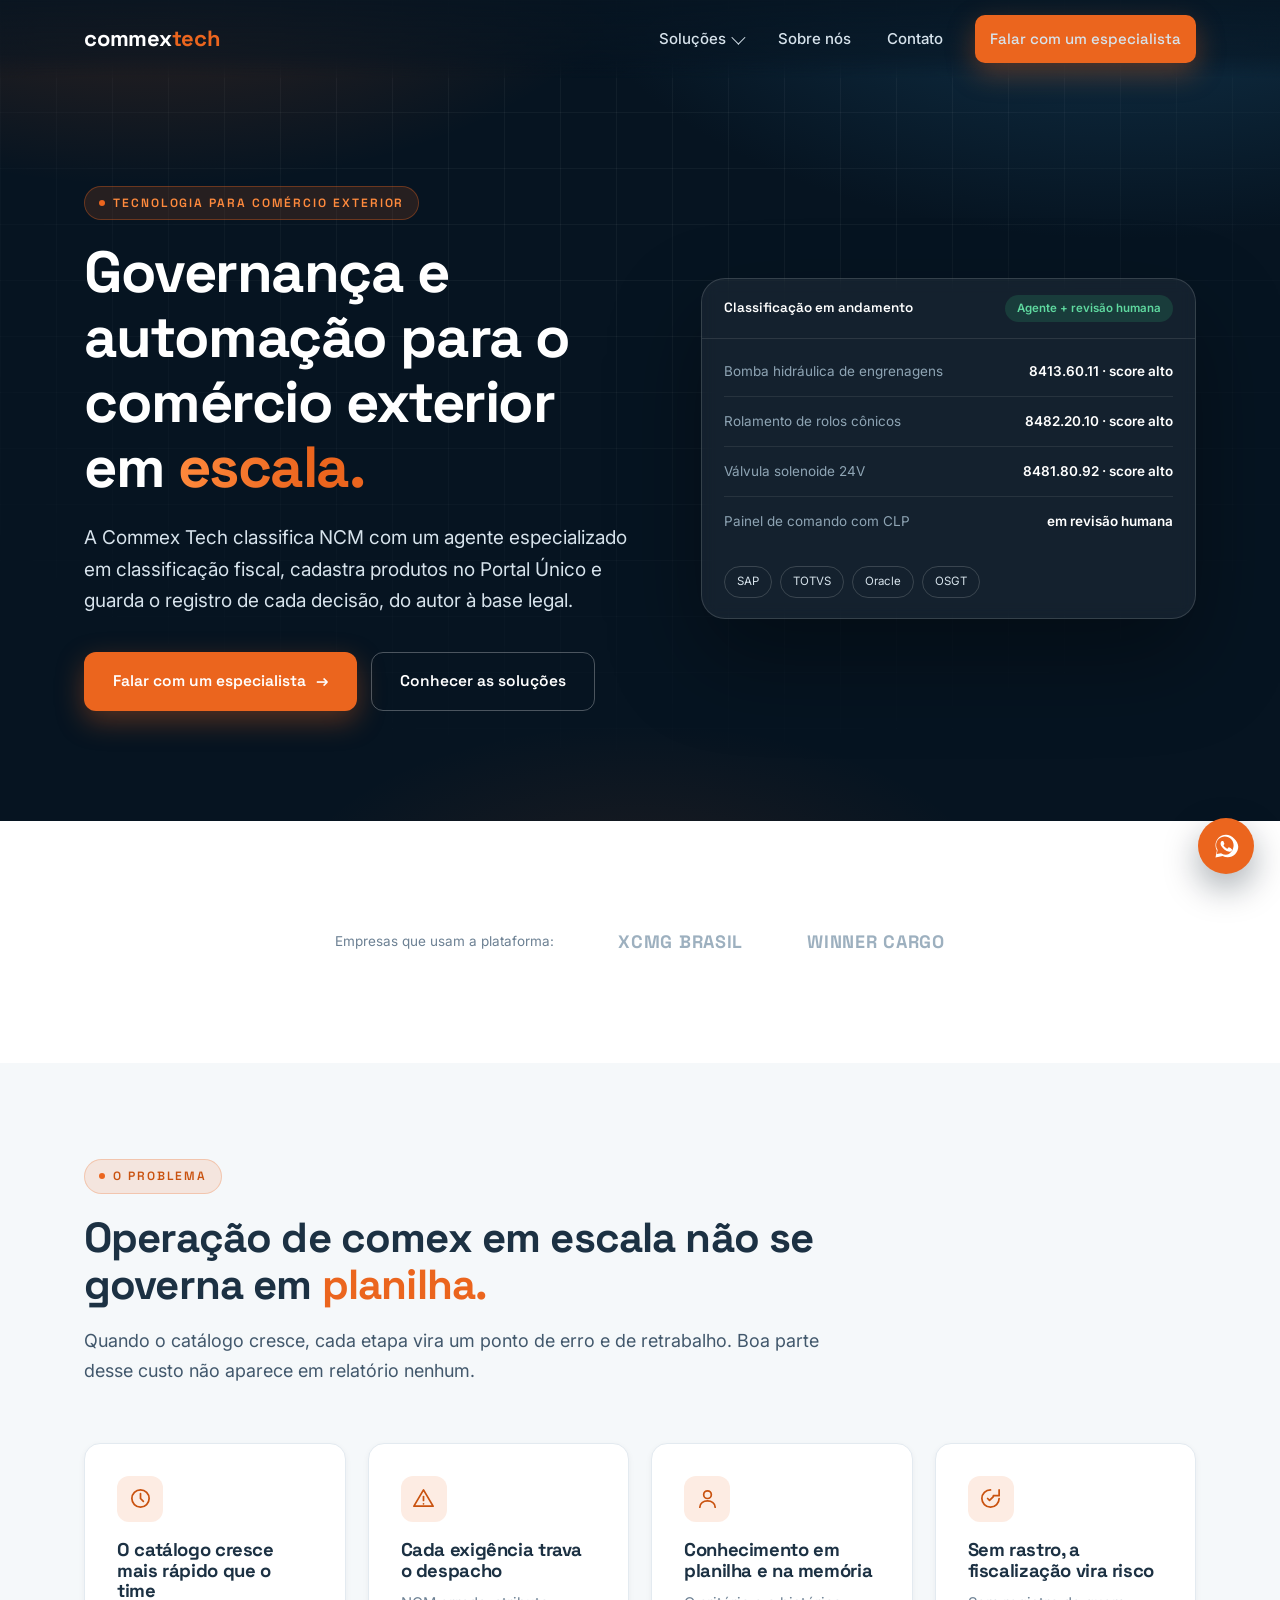
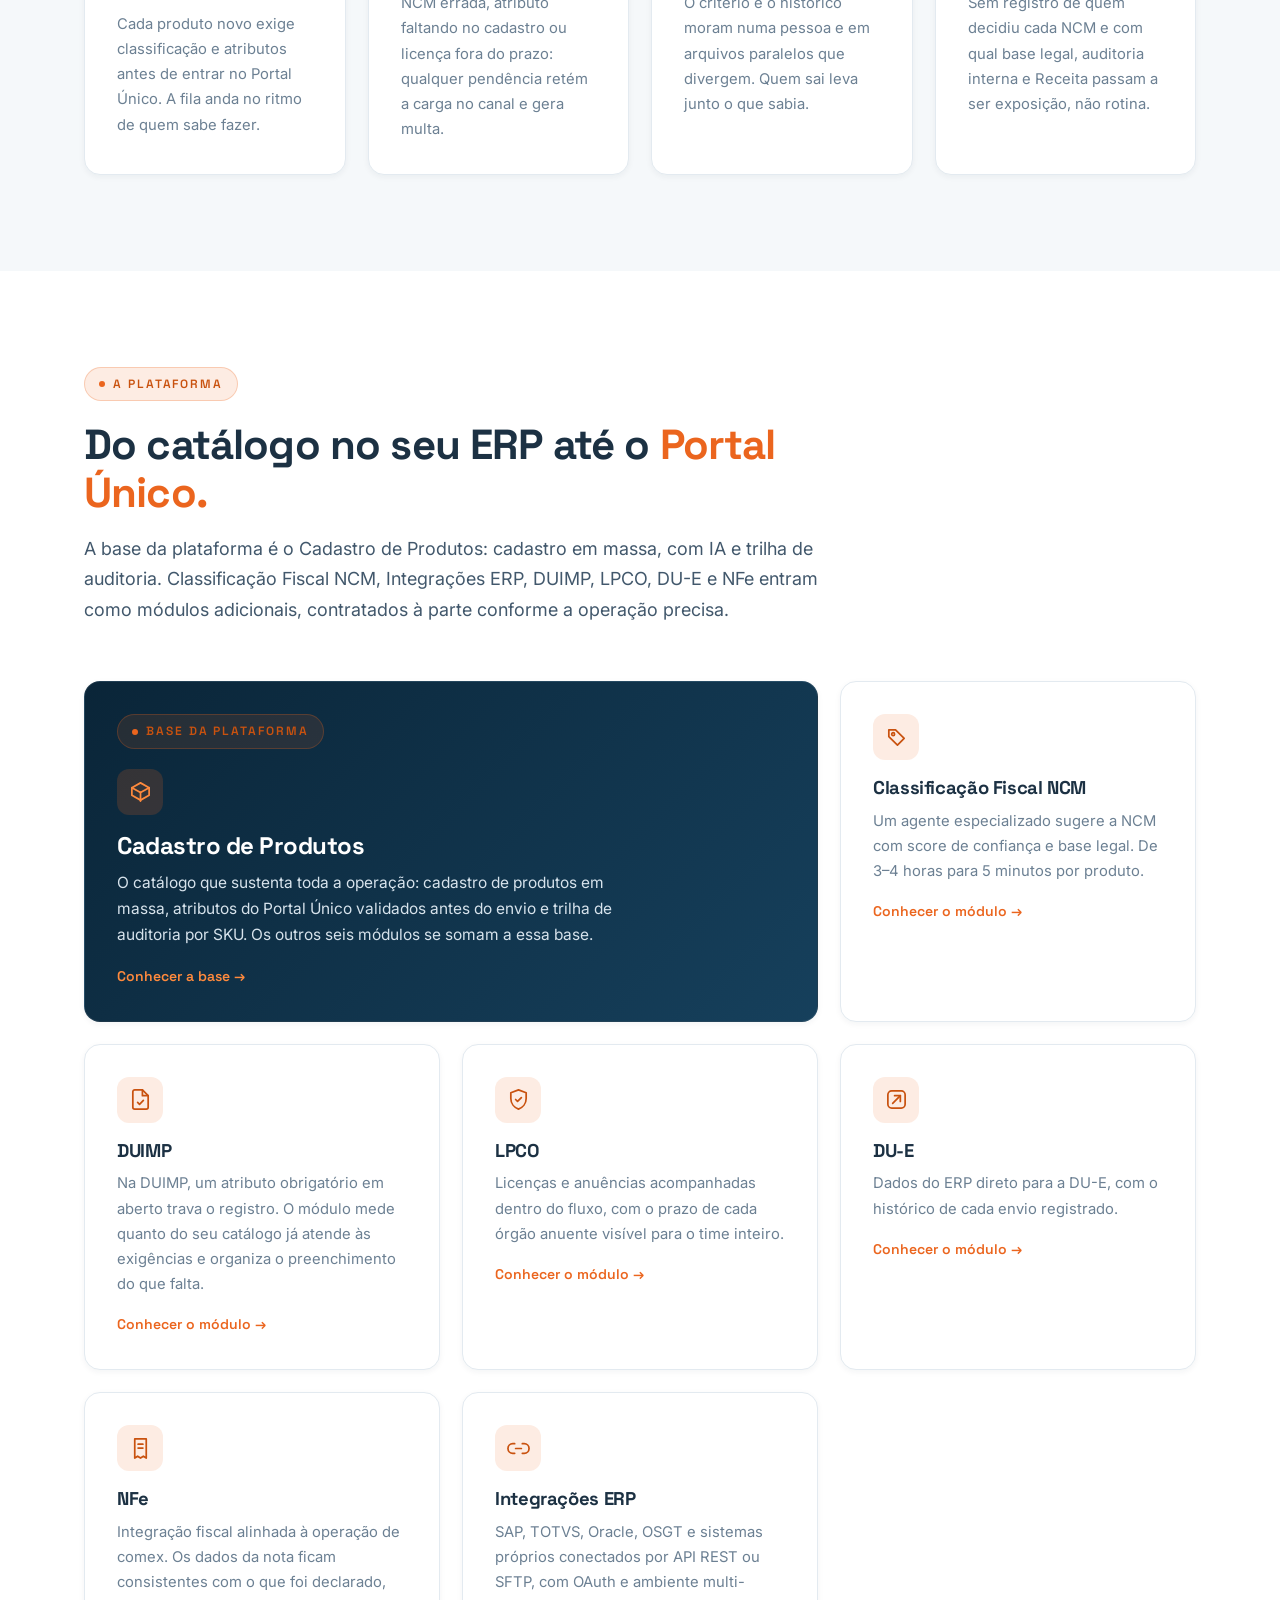
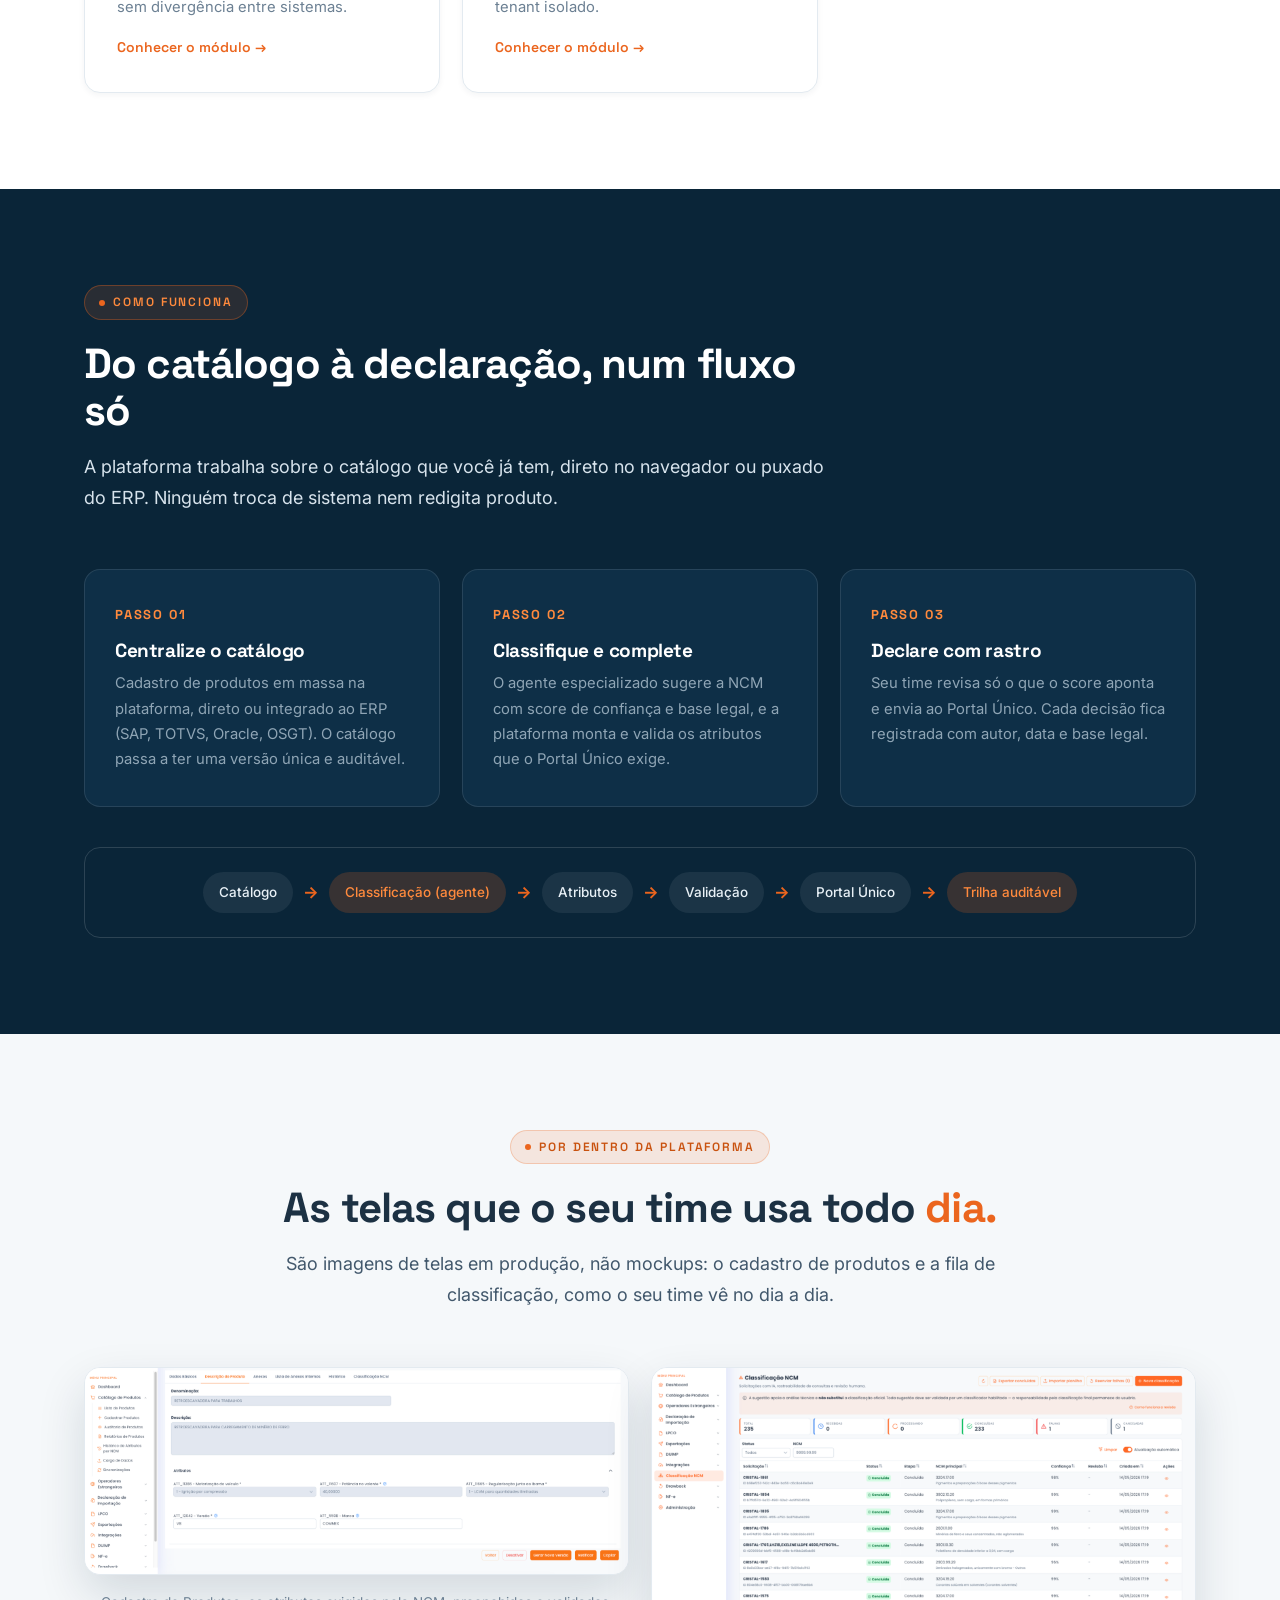
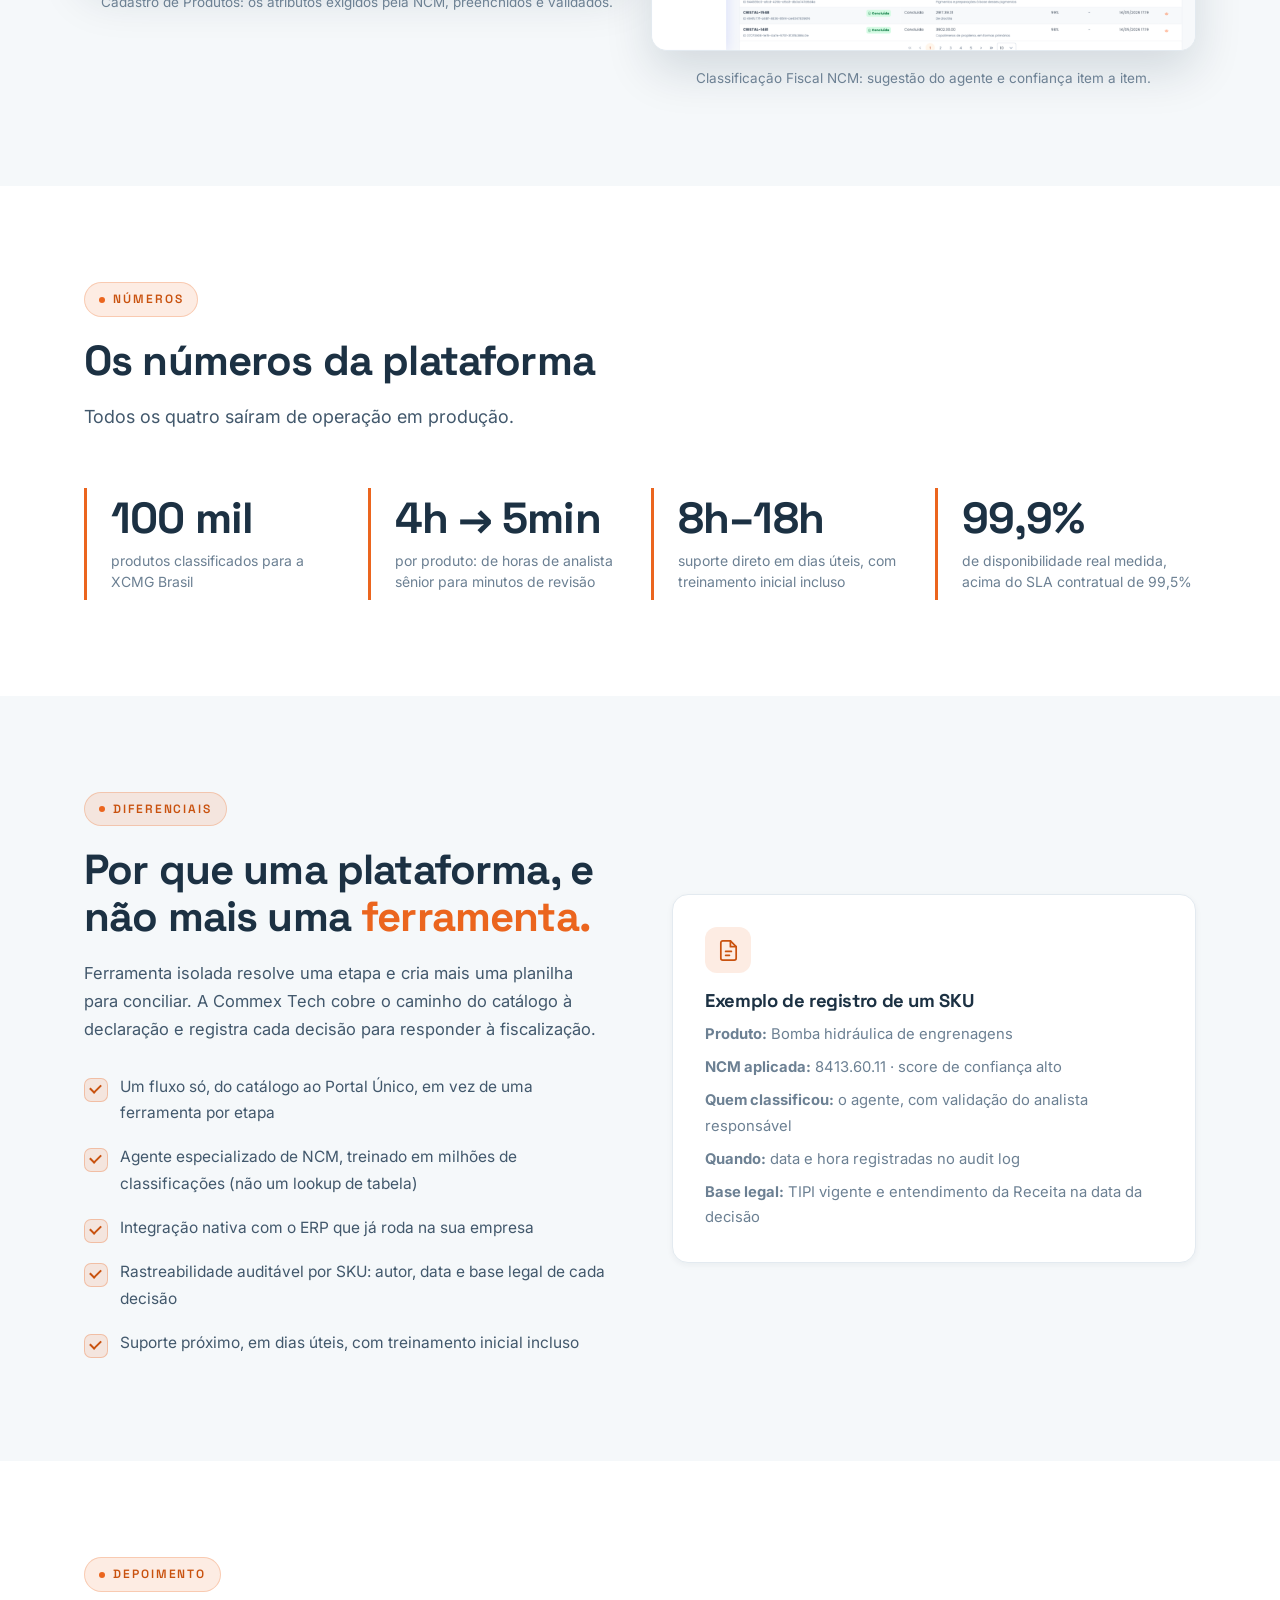
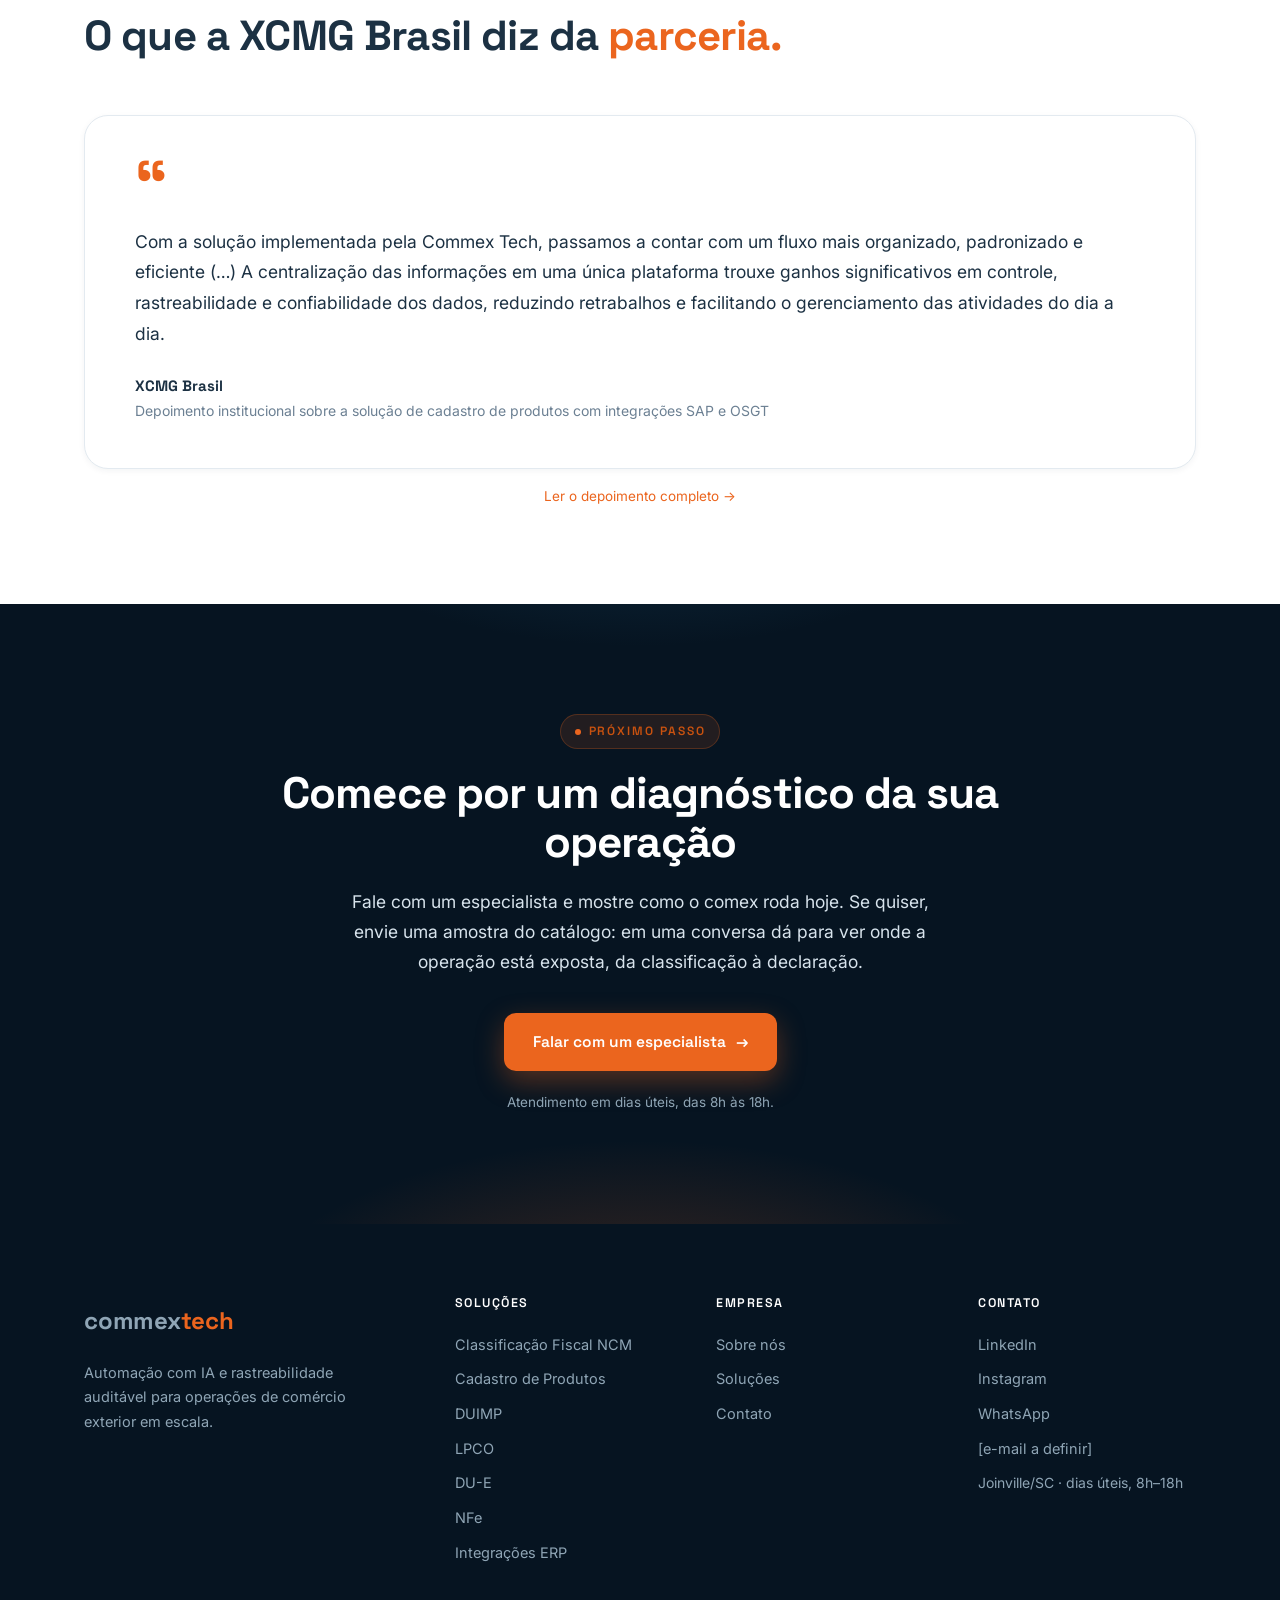
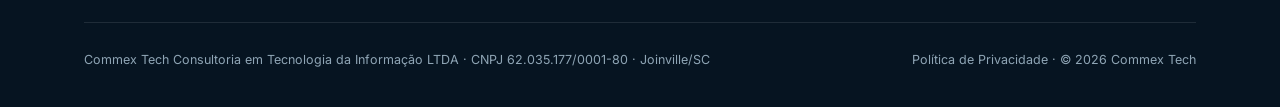
==== commit e675dbb4: "Remove travessoes do corpo (tell de IA); mantem so nos titulos SEO 35 ocorrencias reescritas com pon" ====
--- a/index.html
+++ b/index.html
@@ -28,7 +28,7 @@
           <a class="mega-link" href="du-e.html"><span class="mi"><svg viewBox="0 0 24 24" fill="none" stroke="currentColor" stroke-width="1.8" stroke-linecap="round" stroke-linejoin="round"><rect x="3" y="3" width="18" height="18" rx="4"/><path d="M8 16 16 8"/><path d="M10 8h6v6"/></svg></span><span><b>DU-E</b><small>Exportação com o mesmo padrão de governança</small></span></a>
           <a class="mega-link" href="nfe.html"><span class="mi"><svg viewBox="0 0 24 24" fill="none" stroke="currentColor" stroke-width="1.8" stroke-linecap="round" stroke-linejoin="round"><path d="M6 2h12v20l-3-2-3 2-3-2-3 2V2z"/><path d="M9.5 7.5h5M9.5 11.5h5"/></svg></span><span><b>NFe</b><small>Integração fiscal em sincronia com o comex</small></span></a>
           <a class="mega-link" href="integracoes.html"><span class="mi"><svg viewBox="0 0 24 24" fill="none" stroke="currentColor" stroke-width="1.8" stroke-linecap="round" stroke-linejoin="round"><path d="M9 12h6"/><path d="M8 7H6a5 5 0 0 0 0 10h2"/><path d="M16 7h2a5 5 0 0 1 0 10h-2"/></svg></span><span><b>Integrações ERP</b><small>SAP, TOTVS, Oracle, OSGT e sistemas próprios</small></span></a>
-          <div class="mega-foot"><span style="font-size:12.5px;color:var(--muted)">Plataforma modular — contrate o que a operação pede</span><a href="solucoes.html">Ver todas as soluções →</a></div>
+          <div class="mega-foot"><span style="font-size:12.5px;color:var(--muted)">Plataforma modular: contrate só o que a operação pede</span><a href="solucoes.html">Ver todas as soluções →</a></div>
         </div>
       </div>
       <a href="sobre.html">Sobre nós</a>
@@ -86,7 +86,7 @@
     <div class="sec-head reveal">
       <span class="eyebrow">O problema</span>
       <h2>Operação de comex em escala não se governa em <span class="accent">planilha.</span></h2>
-      <p>Quando o catálogo cresce, cada etapa vira um ponto de erro e de retrabalho — e boa parte desse custo não aparece em relatório nenhum.</p>
+      <p>Quando o catálogo cresce, cada etapa vira um ponto de erro e de retrabalho. Boa parte desse custo não aparece em relatório nenhum.</p>
     </div>
     <div class="grid cols-4">
       <div class="card reveal">
@@ -257,7 +257,7 @@
         <p>Ferramenta isolada resolve uma etapa e cria mais uma planilha para conciliar. A Commex Tech cobre o caminho do catálogo à declaração e registra cada decisão para responder à fiscalização.</p>
         <ul class="checklist">
           <li>Um fluxo só, do catálogo ao Portal Único, em vez de uma ferramenta por etapa</li>
-          <li>Agente especializado de NCM, treinado em milhões de classificações — não um lookup de tabela</li>
+          <li>Agente especializado de NCM, treinado em milhões de classificações (não um lookup de tabela)</li>
           <li>Integração nativa com o ERP que já roda na sua empresa</li>
           <li>Rastreabilidade auditável por SKU: autor, data e base legal de cada decisão</li>
           <li>Suporte próximo, em dias úteis, com treinamento inicial incluso</li>
@@ -288,7 +288,7 @@
       <blockquote>
         <p>Com a solução implementada pela Commex Tech, passamos a contar com um fluxo mais organizado, padronizado e eficiente (…) A centralização das informações em uma única plataforma trouxe ganhos significativos em controle, rastreabilidade e confiabilidade dos dados, reduzindo retrabalhos e facilitando o gerenciamento das atividades do dia a dia.</p>
       </blockquote>
-      <div class="who"><b>XCMG Brasil</b>Depoimento institucional — solução de cadastro de produtos com integrações SAP e OSGT</div>
+      <div class="who"><b>XCMG Brasil</b>Depoimento institucional sobre a solução de cadastro de produtos com integrações SAP e OSGT</div>
     </div>
     <p class="shot-cap reveal d2"><a href="solucoes.html#case-xcmg">Ler o depoimento completo →</a></p>
   </div>
@@ -335,7 +335,7 @@
         <a href="https://linkedin.com/company/commex-tech/" target="_blank" rel="noopener">LinkedIn</a>
         <a href="https://instagram.com/commex.tech" target="_blank" rel="noopener">Instagram</a>
         <a href="#">WhatsApp</a>
-        <a href="#">[e-mail — a definir]</a>
+        <a href="#">[e-mail a definir]</a>
         <span style="font-size:14px;display:block;padding:5px 0">Joinville/SC · dias úteis, 8h–18h</span>
       </div>
     </div>
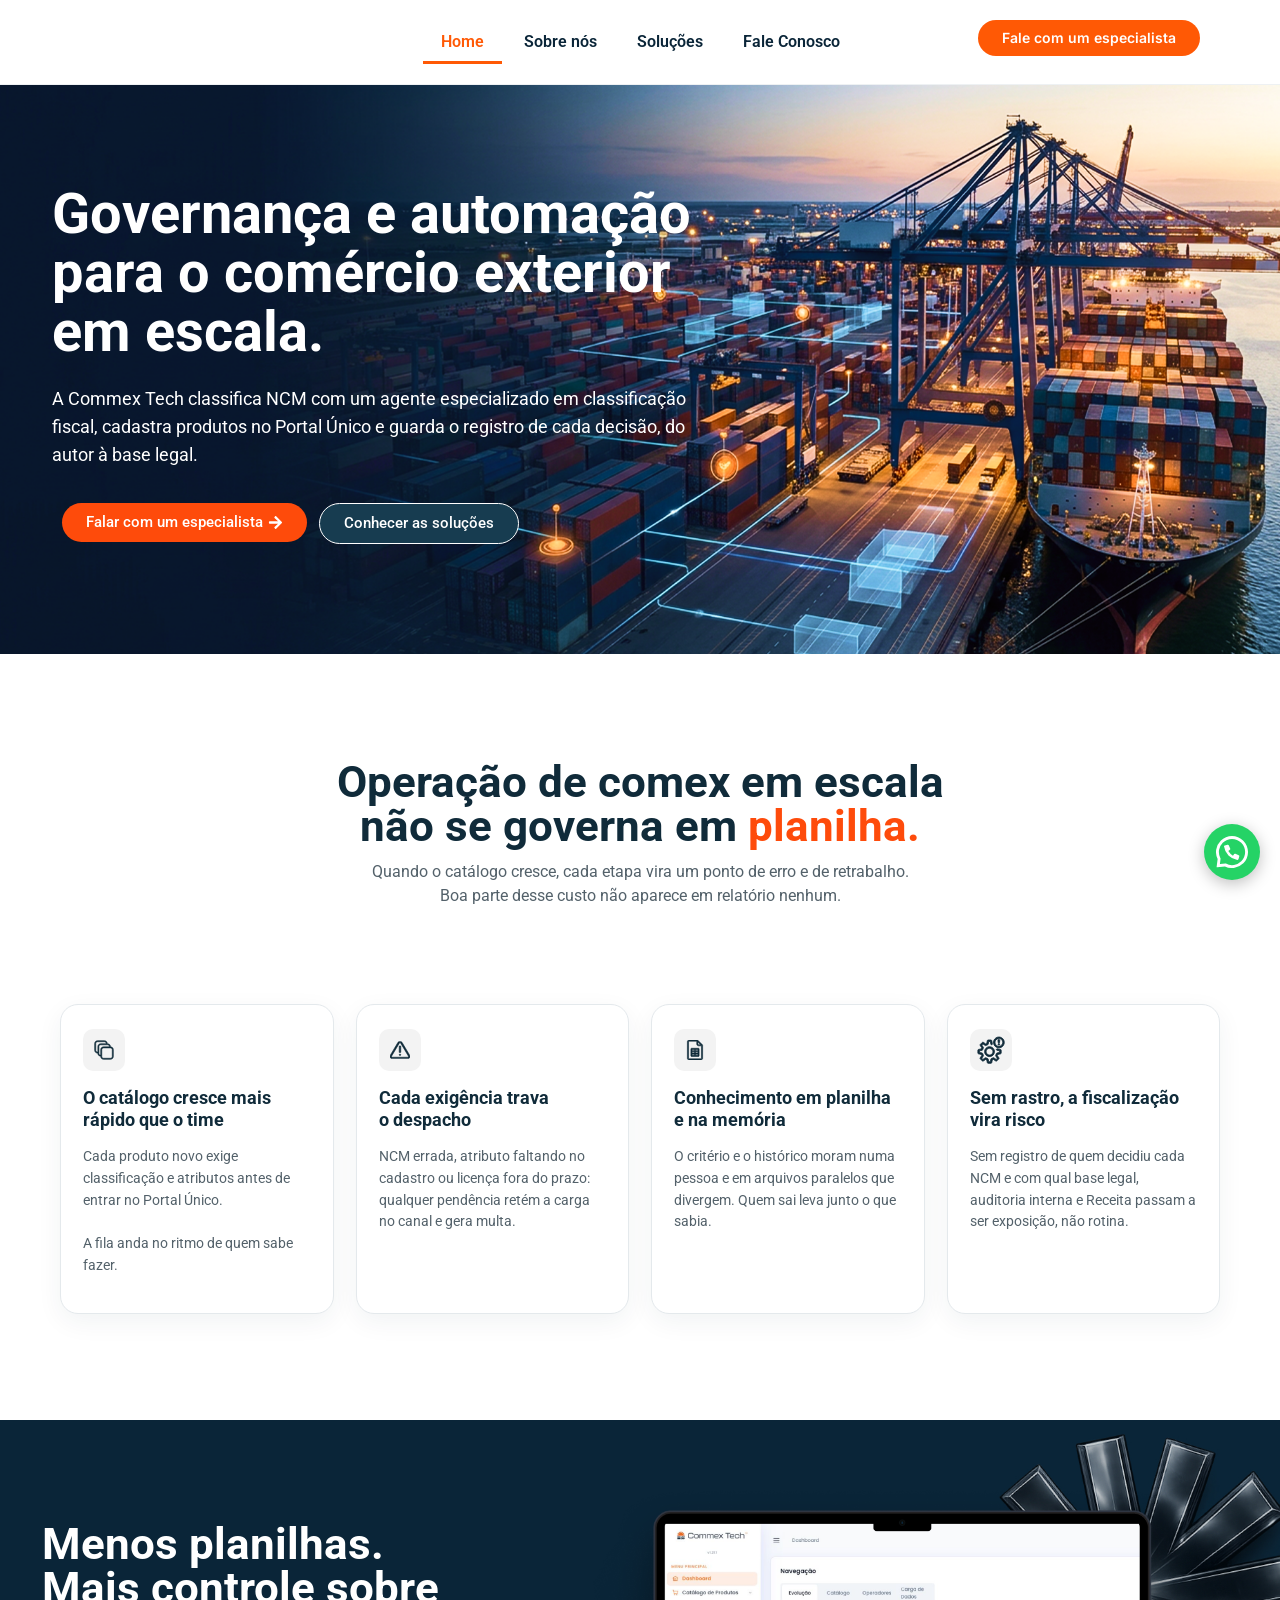
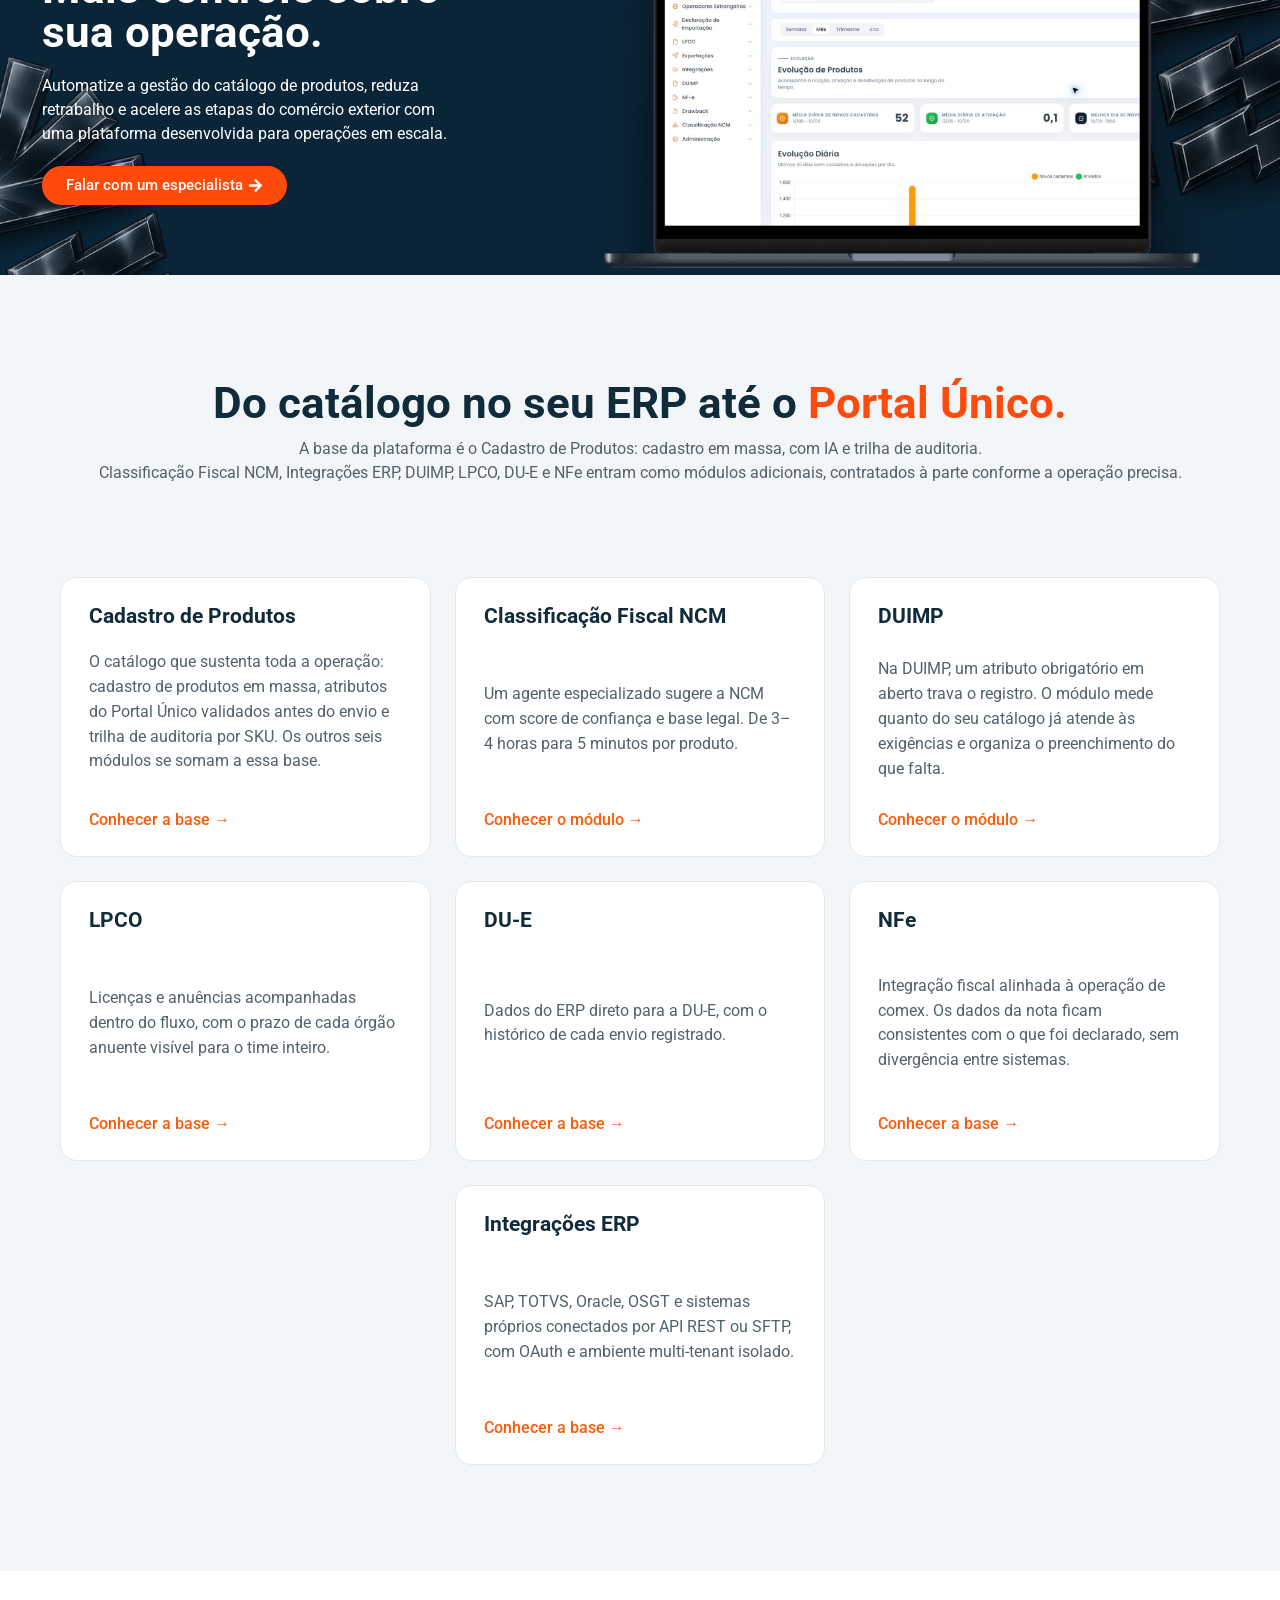
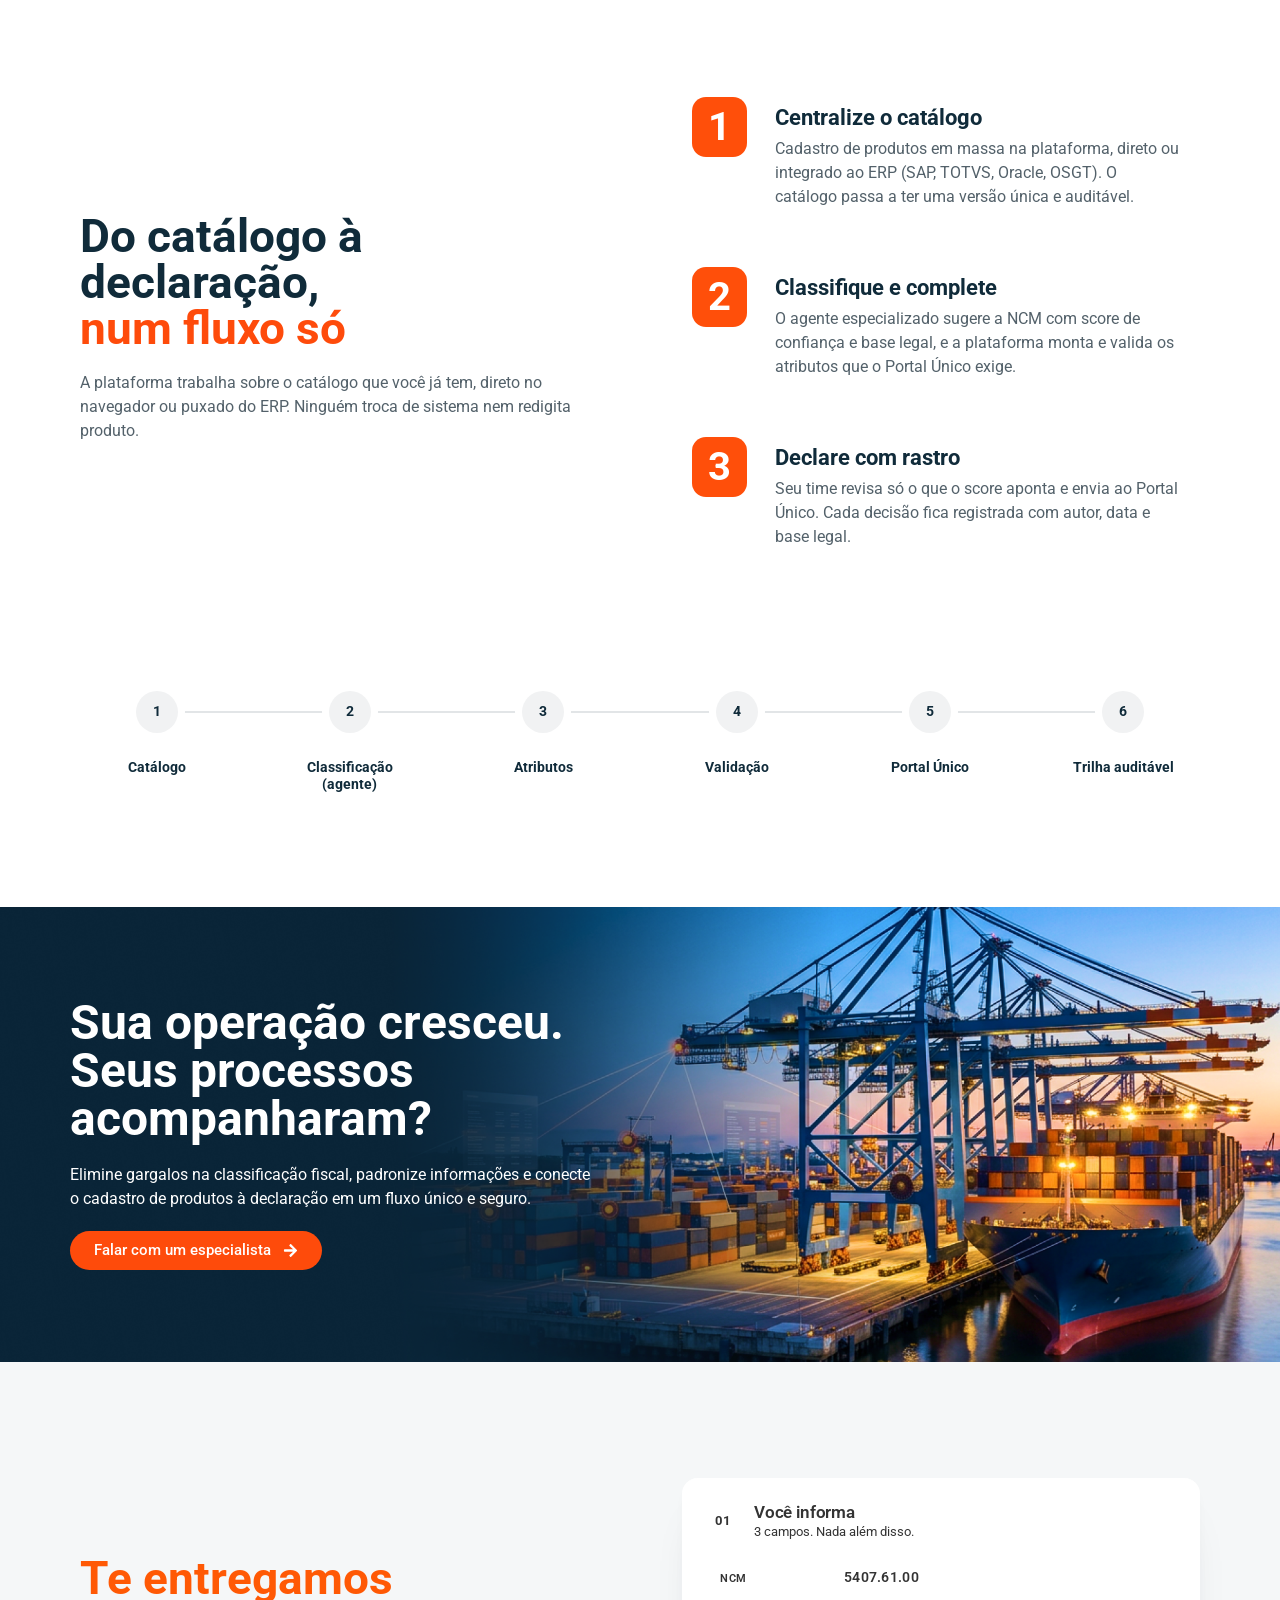
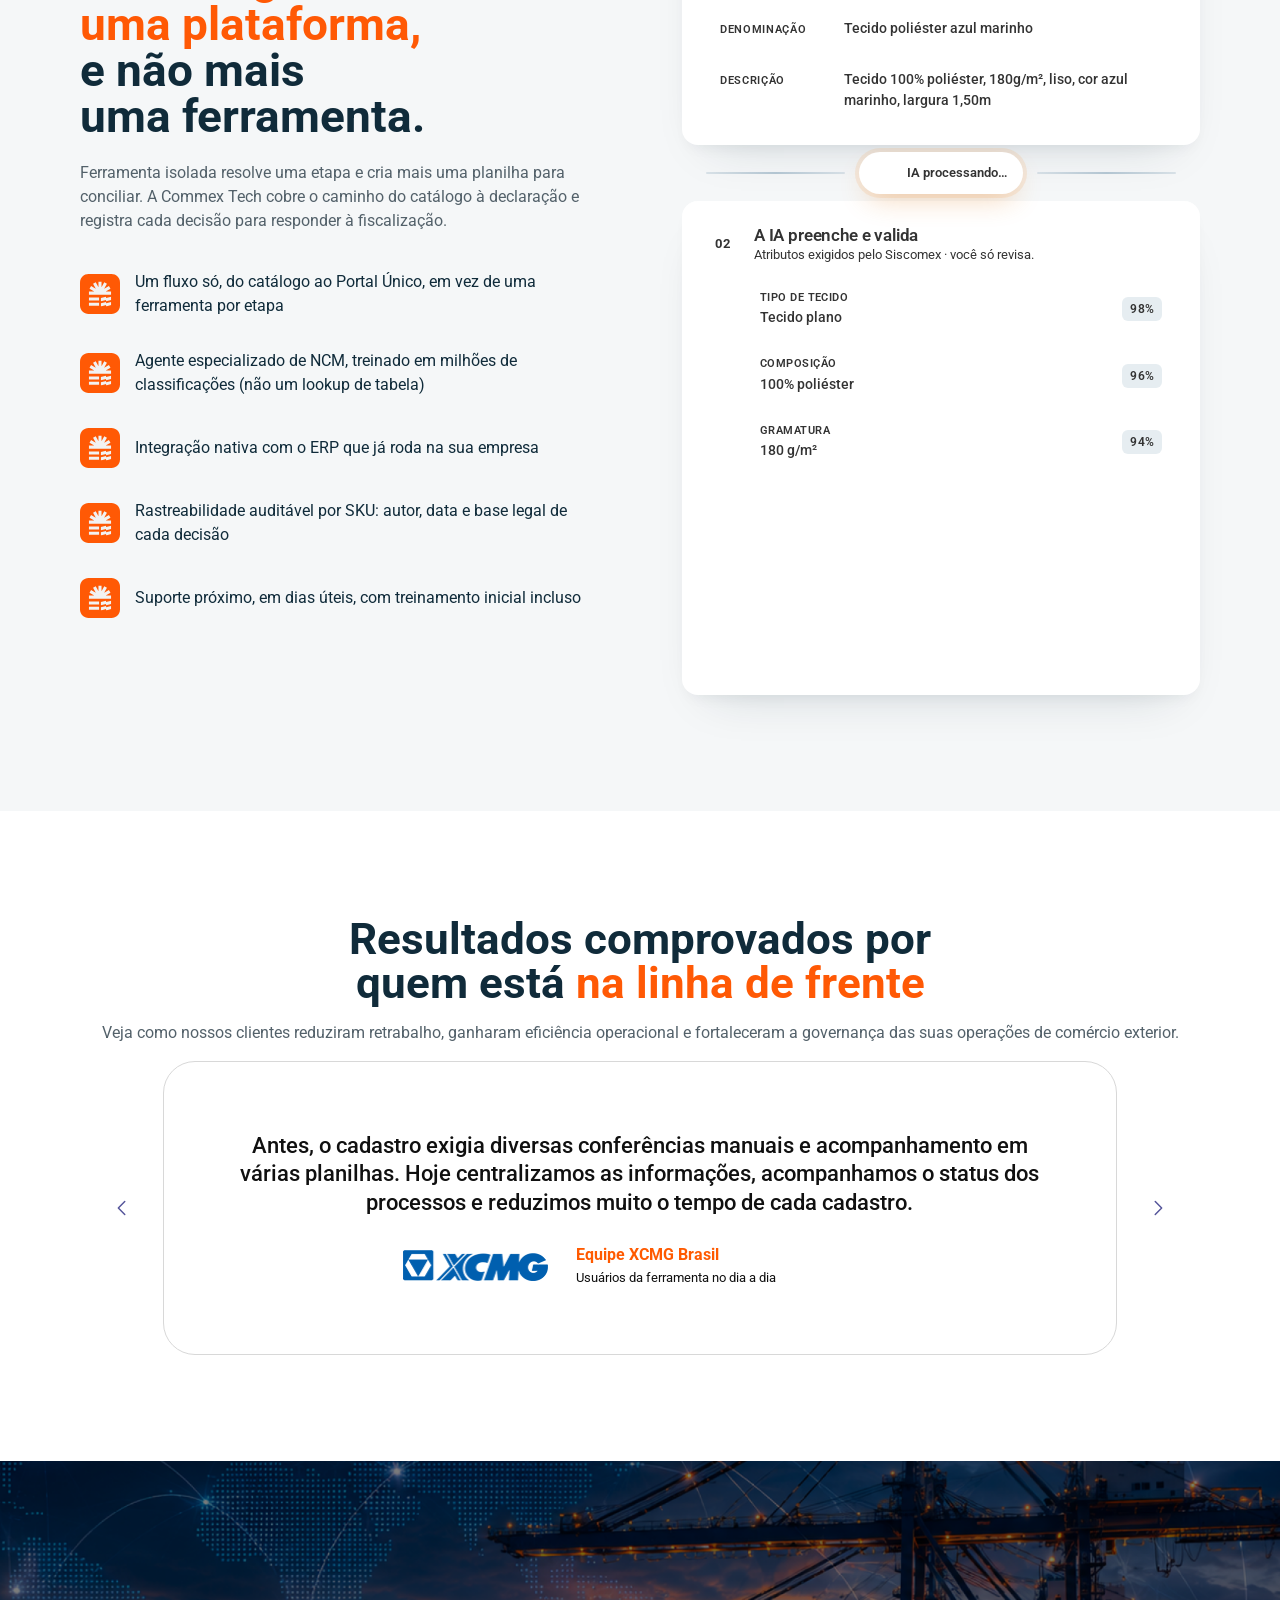
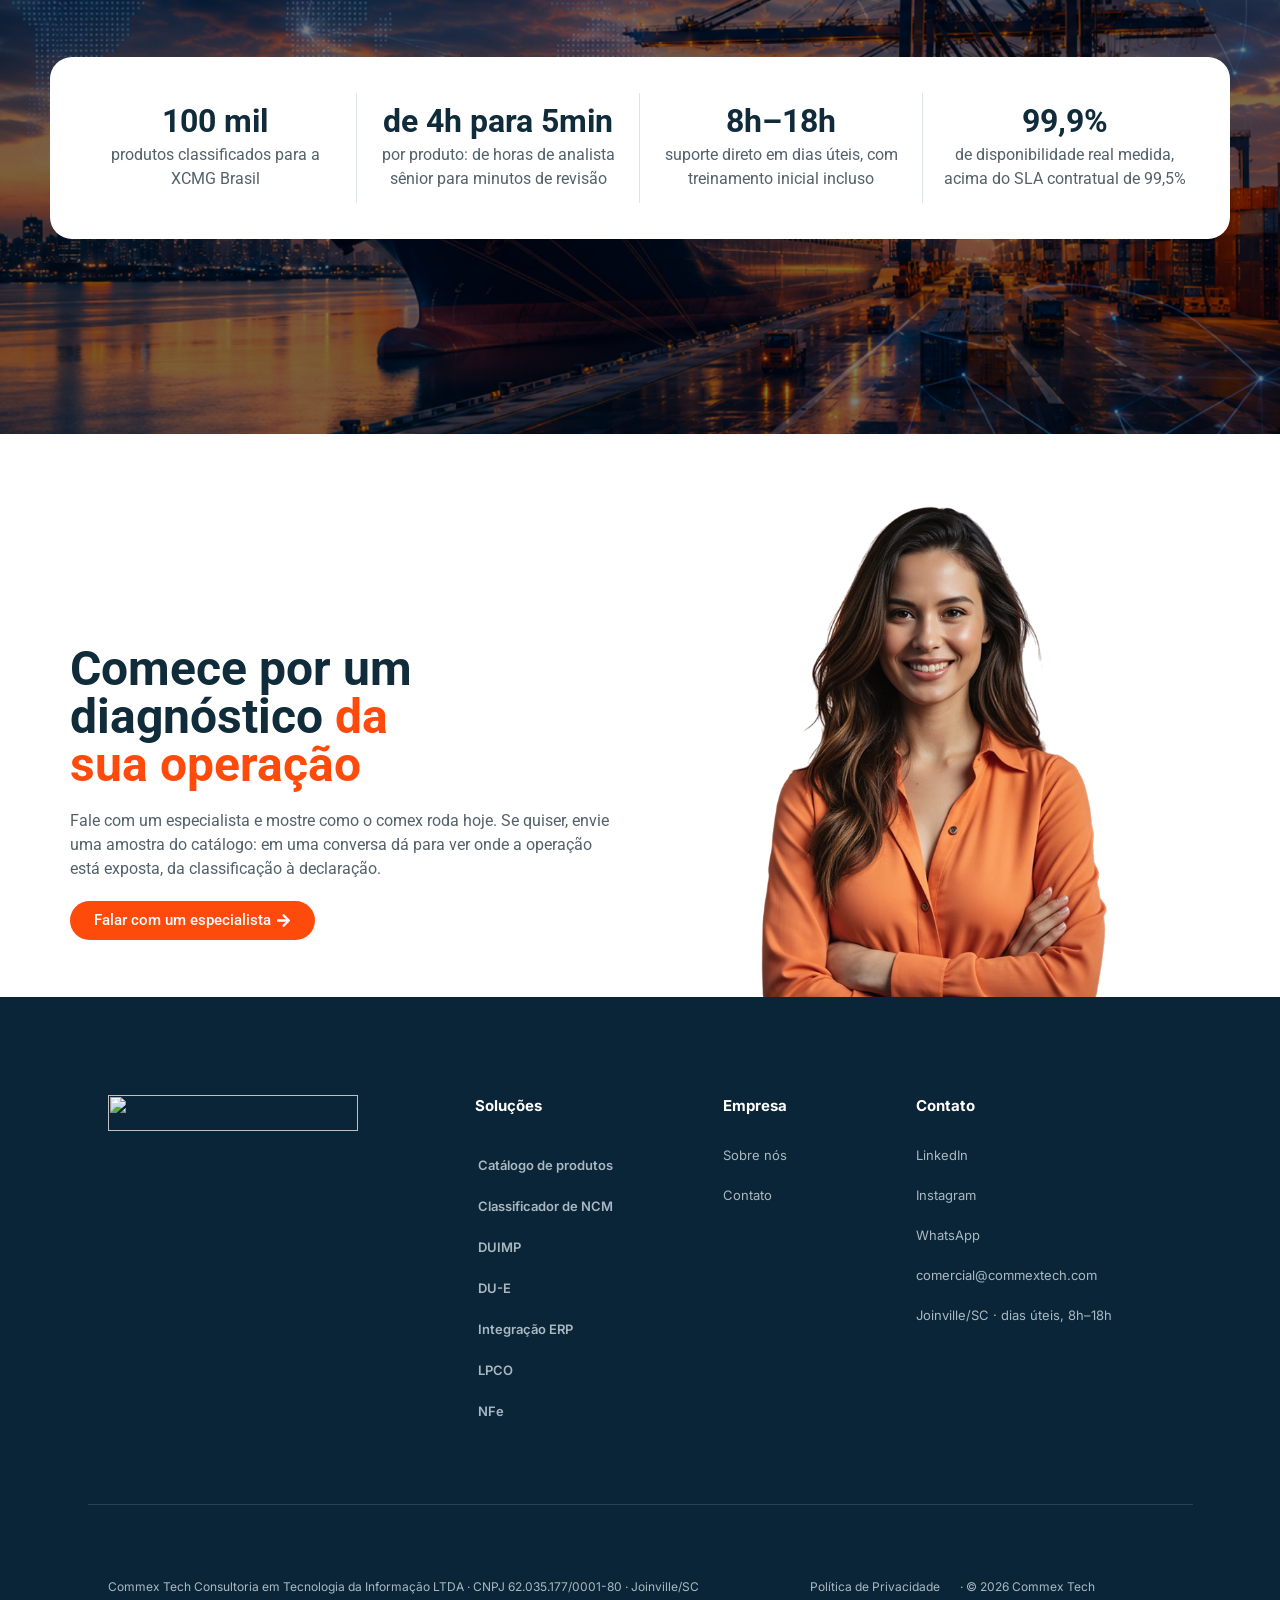
==== commit 58c7da5e: "Substitui o protótipo pelo site do designer (WP/Elementor) em versão estática Espelha as 10 páginas " ====
--- a/index.html
+++ b/index.html
@@ -1,352 +1,1268 @@
-<!DOCTYPE html>
+<!doctype html>
 <html lang="pt-BR">
 <head>
-<meta charset="UTF-8">
-<meta name="viewport" content="width=device-width, initial-scale=1.0">
-<title>Commex Tech — Governança para o comércio exterior</title>
-<meta name="description" content="Plataforma de governança para comércio exterior: cadastro de produtos em massa, classificação NCM por agente especializado e integração ERP, do catálogo à declaração.">
-<link rel="preconnect" href="https://fonts.googleapis.com">
-<link rel="preconnect" href="https://fonts.gstatic.com" crossorigin>
-<link href="https://fonts.googleapis.com/css2?family=Space+Grotesk:wght@500;600;700&family=Inter:wght@400;500;600&display=swap" rel="stylesheet">
-<link rel="stylesheet" href="assets/css/style.css">
-<script src="assets/js/main.js" defer></script>
+	<meta charset="UTF-8">
+	<meta name="viewport" content="width=device-width, initial-scale=1">
+	<title>Commex Tech — Governança e automação para o comércio exterior</title>
+<meta name="description" content="Plataforma de governança para comércio exterior: cadastro de produtos em massa, classificação NCM por agente especializado e integração com o Portal Único.">
+<style id="wp-img-auto-sizes-contain-inline-css">
+img:is([sizes=auto i],[sizes^="auto," i]){contain-intrinsic-size:3000px 1500px}
+/*# sourceURL=wp-img-auto-sizes-contain-inline-css */
+</style>
+<style id="global-styles-inline-css">
+:root{--wp--preset--aspect-ratio--square: 1;--wp--preset--aspect-ratio--4-3: 4/3;--wp--preset--aspect-ratio--3-4: 3/4;--wp--preset--aspect-ratio--3-2: 3/2;--wp--preset--aspect-ratio--2-3: 2/3;--wp--preset--aspect-ratio--16-9: 16/9;--wp--preset--aspect-ratio--9-16: 9/16;--wp--preset--color--black: #000000;--wp--preset--color--cyan-bluish-gray: #abb8c3;--wp--preset--color--white: #ffffff;--wp--preset--color--pale-pink: #f78da7;--wp--preset--color--vivid-red: #cf2e2e;--wp--preset--color--luminous-vivid-orange: #ff6900;--wp--preset--color--luminous-vivid-amber: #fcb900;--wp--preset--color--light-green-cyan: #7bdcb5;--wp--preset--color--vivid-green-cyan: #00d084;--wp--preset--color--pale-cyan-blue: #8ed1fc;--wp--preset--color--vivid-cyan-blue: #0693e3;--wp--preset--color--vivid-purple: #9b51e0;--wp--preset--gradient--vivid-cyan-blue-to-vivid-purple: linear-gradient(135deg,rgb(6,147,227) 0%,rgb(155,81,224) 100%);--wp--preset--gradient--light-green-cyan-to-vivid-green-cyan: linear-gradient(135deg,rgb(122,220,180) 0%,rgb(0,208,130) 100%);--wp--preset--gradient--luminous-vivid-amber-to-luminous-vivid-orange: linear-gradient(135deg,rgb(252,185,0) 0%,rgb(255,105,0) 100%);--wp--preset--gradient--luminous-vivid-orange-to-vivid-red: linear-gradient(135deg,rgb(255,105,0) 0%,rgb(207,46,46) 100%);--wp--preset--gradient--very-light-gray-to-cyan-bluish-gray: linear-gradient(135deg,rgb(238,238,238) 0%,rgb(169,184,195) 100%);--wp--preset--gradient--cool-to-warm-spectrum: linear-gradient(135deg,rgb(74,234,220) 0%,rgb(151,120,209) 20%,rgb(207,42,186) 40%,rgb(238,44,130) 60%,rgb(251,105,98) 80%,rgb(254,248,76) 100%);--wp--preset--gradient--blush-light-purple: linear-gradient(135deg,rgb(255,206,236) 0%,rgb(152,150,240) 100%);--wp--preset--gradient--blush-bordeaux: linear-gradient(135deg,rgb(254,205,165) 0%,rgb(254,45,45) 50%,rgb(107,0,62) 100%);--wp--preset--gradient--luminous-dusk: linear-gradient(135deg,rgb(255,203,112) 0%,rgb(199,81,192) 50%,rgb(65,88,208) 100%);--wp--preset--gradient--pale-ocean: linear-gradient(135deg,rgb(255,245,203) 0%,rgb(182,227,212) 50%,rgb(51,167,181) 100%);--wp--preset--gradient--electric-grass: linear-gradient(135deg,rgb(202,248,128) 0%,rgb(113,206,126) 100%);--wp--preset--gradient--midnight: linear-gradient(135deg,rgb(2,3,129) 0%,rgb(40,116,252) 100%);--wp--preset--font-size--small: 13px;--wp--preset--font-size--medium: 20px;--wp--preset--font-size--large: 36px;--wp--preset--font-size--x-large: 42px;--wp--preset--spacing--20: 0.44rem;--wp--preset--spacing--30: 0.67rem;--wp--preset--spacing--40: 1rem;--wp--preset--spacing--50: 1.5rem;--wp--preset--spacing--60: 2.25rem;--wp--preset--spacing--70: 3.38rem;--wp--preset--spacing--80: 5.06rem;--wp--preset--shadow--natural: 6px 6px 9px rgba(0, 0, 0, 0.2);--wp--preset--shadow--deep: 12px 12px 50px rgba(0, 0, 0, 0.4);--wp--preset--shadow--sharp: 6px 6px 0px rgba(0, 0, 0, 0.2);--wp--preset--shadow--outlined: 6px 6px 0px -3px rgb(255, 255, 255), 6px 6px rgb(0, 0, 0);--wp--preset--shadow--crisp: 6px 6px 0px rgb(0, 0, 0);}.wp-block-button{--wp--preset--dimension--25: 25%;--wp--preset--dimension--50: 50%;--wp--preset--dimension--75: 75%;--wp--preset--dimension--100: 100%;}:root { --wp--style--global--content-size: 800px;--wp--style--global--wide-size: 1200px; }:where(body) { margin: 0; }.wp-site-blocks > .alignleft { float: left; margin-right: 2em; }.wp-site-blocks > .alignright { float: right; margin-left: 2em; }.wp-site-blocks > .aligncenter { justify-content: center; margin-left: auto; margin-right: auto; }:where(.wp-site-blocks) > * { margin-block-start: 24px; margin-block-end: 0; }:where(.wp-site-blocks) > :first-child { margin-block-start: 0; }:where(.wp-site-blocks) > :last-child { margin-block-end: 0; }:root { --wp--style--block-gap: 24px; }:root :where(.is-layout-flow) > :first-child{margin-block-start: 0;}:root :where(.is-layout-flow) > :last-child{margin-block-end: 0;}:root :where(.is-layout-flow) > *{margin-block-start: 24px;margin-block-end: 0;}:root :where(.is-layout-constrained) > :first-child{margin-block-start: 0;}:root :where(.is-layout-constrained) > :last-child{margin-block-end: 0;}:root :where(.is-layout-constrained) > *{margin-block-start: 24px;margin-block-end: 0;}:root :where(.is-layout-flex){gap: 24px;}:root :where(.is-layout-grid){gap: 24px;}.is-layout-flow > .alignleft{float: left;margin-inline-start: 0;margin-inline-end: 2em;}.is-layout-flow > .alignright{float: right;margin-inline-start: 2em;margin-inline-end: 0;}.is-layout-flow > .aligncenter{margin-left: auto !important;margin-right: auto !important;}.is-layout-constrained > .alignleft{float: left;margin-inline-start: 0;margin-inline-end: 2em;}.is-layout-constrained > .alignright{float: right;margin-inline-start: 2em;margin-inline-end: 0;}.is-layout-constrained > .aligncenter{margin-left: auto !important;margin-right: auto !important;}.is-layout-constrained > :where(:not(.alignleft):not(.alignright):not(.alignfull)){max-width: var(--wp--style--global--content-size);margin-left: auto !important;margin-right: auto !important;}.is-layout-constrained > .alignwide{max-width: var(--wp--style--global--wide-size);}body .is-layout-flex{display: flex;}.is-layout-flex{flex-wrap: wrap;align-items: center;}.is-layout-flex > :is(*, div){margin: 0;}body .is-layout-grid{display: grid;}.is-layout-grid > :is(*, div){margin: 0;}body{padding-top: 0px;padding-right: 0px;padding-bottom: 0px;padding-left: 0px;}:root :where(.wp-element-button, .wp-block-button__link){background-color: #32373c;border-width: 0;color: #fff;font-family: inherit;font-size: inherit;font-style: inherit;font-weight: inherit;letter-spacing: inherit;line-height: inherit;padding-top: calc(0.667em + 2px);padding-right: calc(1.333em + 2px);padding-bottom: calc(0.667em + 2px);padding-left: calc(1.333em + 2px);text-decoration: none;text-transform: inherit;}.has-black-color{color: var(--wp--preset--color--black) !important;}.has-cyan-bluish-gray-color{color: var(--wp--preset--color--cyan-bluish-gray) !important;}.has-white-color{color: var(--wp--preset--color--white) !important;}.has-pale-pink-color{color: var(--wp--preset--color--pale-pink) !important;}.has-vivid-red-color{color: var(--wp--preset--color--vivid-red) !important;}.has-luminous-vivid-orange-color{color: var(--wp--preset--color--luminous-vivid-orange) !important;}.has-luminous-vivid-amber-color{color: var(--wp--preset--color--luminous-vivid-amber) !important;}.has-light-green-cyan-color{color: var(--wp--preset--color--light-green-cyan) !important;}.has-vivid-green-cyan-color{color: var(--wp--preset--color--vivid-green-cyan) !important;}.has-pale-cyan-blue-color{color: var(--wp--preset--color--pale-cyan-blue) !important;}.has-vivid-cyan-blue-color{color: var(--wp--preset--color--vivid-cyan-blue) !important;}.has-vivid-purple-color{color: var(--wp--preset--color--vivid-purple) !important;}.has-black-background-color{background-color: var(--wp--preset--color--black) !important;}.has-cyan-bluish-gray-background-color{background-color: var(--wp--preset--color--cyan-bluish-gray) !important;}.has-white-background-color{background-color: var(--wp--preset--color--white) !important;}.has-pale-pink-background-color{background-color: var(--wp--preset--color--pale-pink) !important;}.has-vivid-red-background-color{background-color: var(--wp--preset--color--vivid-red) !important;}.has-luminous-vivid-orange-background-color{background-color: var(--wp--preset--color--luminous-vivid-orange) !important;}.has-luminous-vivid-amber-background-color{background-color: var(--wp--preset--color--luminous-vivid-amber) !important;}.has-light-green-cyan-background-color{background-color: var(--wp--preset--color--light-green-cyan) !important;}.has-vivid-green-cyan-background-color{background-color: var(--wp--preset--color--vivid-green-cyan) !important;}.has-pale-cyan-blue-background-color{background-color: var(--wp--preset--color--pale-cyan-blue) !important;}.has-vivid-cyan-blue-background-color{background-color: var(--wp--preset--color--vivid-cyan-blue) !important;}.has-vivid-purple-background-color{background-color: var(--wp--preset--color--vivid-purple) !important;}.has-black-border-color{border-color: var(--wp--preset--color--black) !important;}.has-cyan-bluish-gray-border-color{border-color: var(--wp--preset--color--cyan-bluish-gray) !important;}.has-white-border-color{border-color: var(--wp--preset--color--white) !important;}.has-pale-pink-border-color{border-color: var(--wp--preset--color--pale-pink) !important;}.has-vivid-red-border-color{border-color: var(--wp--preset--color--vivid-red) !important;}.has-luminous-vivid-orange-border-color{border-color: var(--wp--preset--color--luminous-vivid-orange) !important;}.has-luminous-vivid-amber-border-color{border-color: var(--wp--preset--color--luminous-vivid-amber) !important;}.has-light-green-cyan-border-color{border-color: var(--wp--preset--color--light-green-cyan) !important;}.has-vivid-green-cyan-border-color{border-color: var(--wp--preset--color--vivid-green-cyan) !important;}.has-pale-cyan-blue-border-color{border-color: var(--wp--preset--color--pale-cyan-blue) !important;}.has-vivid-cyan-blue-border-color{border-color: var(--wp--preset--color--vivid-cyan-blue) !important;}.has-vivid-purple-border-color{border-color: var(--wp--preset--color--vivid-purple) !important;}.has-vivid-cyan-blue-to-vivid-purple-gradient-background{background: var(--wp--preset--gradient--vivid-cyan-blue-to-vivid-purple) !important;}.has-light-green-cyan-to-vivid-green-cyan-gradient-background{background: var(--wp--preset--gradient--light-green-cyan-to-vivid-green-cyan) !important;}.has-luminous-vivid-amber-to-luminous-vivid-orange-gradient-background{background: var(--wp--preset--gradient--luminous-vivid-amber-to-luminous-vivid-orange) !important;}.has-luminous-vivid-orange-to-vivid-red-gradient-background{background: var(--wp--preset--gradient--luminous-vivid-orange-to-vivid-red) !important;}.has-very-light-gray-to-cyan-bluish-gray-gradient-background{background: var(--wp--preset--gradient--very-light-gray-to-cyan-bluish-gray) !important;}.has-cool-to-warm-spectrum-gradient-background{background: var(--wp--preset--gradient--cool-to-warm-spectrum) !important;}.has-blush-light-purple-gradient-background{background: var(--wp--preset--gradient--blush-light-purple) !important;}.has-blush-bordeaux-gradient-background{background: var(--wp--preset--gradient--blush-bordeaux) !important;}.has-luminous-dusk-gradient-background{background: var(--wp--preset--gradient--luminous-dusk) !important;}.has-pale-ocean-gradient-background{background: var(--wp--preset--gradient--pale-ocean) !important;}.has-electric-grass-gradient-background{background: var(--wp--preset--gradient--electric-grass) !important;}.has-midnight-gradient-background{background: var(--wp--preset--gradient--midnight) !important;}.has-small-font-size{font-size: var(--wp--preset--font-size--small) !important;}.has-medium-font-size{font-size: var(--wp--preset--font-size--medium) !important;}.has-large-font-size{font-size: var(--wp--preset--font-size--large) !important;}.has-x-large-font-size{font-size: var(--wp--preset--font-size--x-large) !important;}
+:root :where(.wp-block-icon svg){width: 24px;}
+:root :where(.wp-block-pullquote){font-size: 1.5em;line-height: 1.6;}
+/*# sourceURL=global-styles-inline-css */
+</style>
+<link rel='stylesheet' id='hello-elementor-css' href='assets/css/hello-reset.css' media='all' />
+<link rel='stylesheet' id='hello-elementor-theme-style-css' href='assets/css/hello-theme.css' media='all' />
+<link rel='stylesheet' id='hello-elementor-header-footer-css' href='assets/css/hello-header-footer.css' media='all' />
+<link rel='stylesheet' id='elementor-frontend-css' href='assets/css/elementor-frontend.min.css' media='all' />
+<style id="elementor-frontend-inline-css">
+.e-heading-base a, .e-paragraph-base a { all: unset; cursor: pointer; }form[data-element_type="e-form"].form-state-success [data-element_type="e-form-success-message"],form[data-element_type="e-form"].form-state-error [data-element_type="e-form-error-message"]{ display: block; }
+.e-form-textarea-base:not([data-resizable]) { resize: none; } .e-form-submit-button-base { cursor: pointer; box-sizing: border-box; }
+/*# sourceURL=elementor-frontend-inline-css */
+</style>
+<link rel='stylesheet' id='elementor-post-16-css' href='assets/css/post-16.css' media='all' />
+<link rel='stylesheet' id='widget-image-css' href='assets/css/elementor-widget-image.min.css' media='all' />
+<link rel='stylesheet' id='widget-nav-menu-css' href='assets/css/pro-widget-nav-menu.min.css' media='all' />
+<link rel='stylesheet' id='e-sticky-css' href='assets/css/pro-sticky.min.css' media='all' />
+<link rel='stylesheet' id='widget-heading-css' href='assets/css/elementor-widget-heading.min.css' media='all' />
+<link rel='stylesheet' id='widget-divider-css' href='assets/css/elementor-widget-divider.min.css' media='all' />
+<link rel='stylesheet' id='widget-icon-list-css' href='assets/css/elementor-widget-icon-list.min.css' media='all' />
+<link rel='stylesheet' id='dct-testimonials-slider-css' href='assets/css/testimonials-slider.css' media='all' />
+<link rel='stylesheet' id='elementor-post-13-css' href='assets/css/post-13.css' media='all' />
+<link rel='stylesheet' id='base-desktop-css' href='assets/css/base-desktop.css' media='all' />
+<link rel='stylesheet' id='base-mobile-css' href='assets/css/base-mobile.css' media='(max-width:767px)' />
+<link rel='stylesheet' id='elementor-post-261-css' href='assets/css/post-261.css' media='all' />
+<link rel='stylesheet' id='elementor-post-288-css' href='assets/css/post-288.css' media='all' />
+<link rel='stylesheet' id='elementor-gf-roboto-css' href='https://fonts.googleapis.com/css?family=Roboto:100,100italic,200,200italic,300,300italic,400,400italic,500,500italic,600,600italic,700,700italic,800,800italic,900,900italic&#038;display=auto' media='all' />
+<link rel='stylesheet' id='elementor-gf-robotoslab-css' href='https://fonts.googleapis.com/css?family=Roboto+Slab:100,100italic,200,200italic,300,300italic,400,400italic,500,500italic,600,600italic,700,700italic,800,800italic,900,900italic&#038;display=auto' media='all' />
+<link rel='stylesheet' id='elementor-gf-inter-css' href='https://fonts.googleapis.com/css?family=Inter:100,100italic,200,200italic,300,300italic,400,400italic,500,500italic,600,600italic,700,700italic,800,800italic,900,900italic&#038;display=auto' media='all' />
+<script id="jquery-core-js" src="assets/js/jquery.min.js"></script>
+<script id="jquery-migrate-js" src="assets/js/jquery-migrate.min.js"></script>
+			<style>
+				.e-con.e-parent:nth-of-type(n+4):not(.e-lazyloaded):not(.e-no-lazyload),
+				.e-con.e-parent:nth-of-type(n+4):not(.e-lazyloaded):not(.e-no-lazyload) * {
+					background-image: none !important;
+				}
+				@media screen and (max-height: 1024px) {
+					.e-con.e-parent:nth-of-type(n+3):not(.e-lazyloaded):not(.e-no-lazyload),
+					.e-con.e-parent:nth-of-type(n+3):not(.e-lazyloaded):not(.e-no-lazyload) * {
+						background-image: none !important;
+					}
+				}
+				@media screen and (max-height: 640px) {
+					.e-con.e-parent:nth-of-type(n+2):not(.e-lazyloaded):not(.e-no-lazyload),
+					.e-con.e-parent:nth-of-type(n+2):not(.e-lazyloaded):not(.e-no-lazyload) * {
+						background-image: none !important;
+					}
+				}
+			</style>
+			<link rel="icon" href="assets/img/cropped-FAVICON-32x32.png" sizes="32x32" />
+<link rel="icon" href="assets/img/cropped-FAVICON-192x192.png" sizes="192x192" />
+<link rel="apple-touch-icon" href="assets/img/cropped-FAVICON-180x180.png" />
+<meta name="msapplication-TileImage" content="assets/img/cropped-FAVICON-270x270.png" />
 </head>
-<body>
-
-<header class="site-header">
-  <div class="container nav">
-    <a class="brand" href="index.html">commex<span>tech</span></a>
-    <button class="nav-toggle" id="navToggle" aria-label="Abrir menu"><span></span><span></span><span></span></button>
-    <nav class="nav-menu" id="navMenu">
-      <div class="menu-item">
-        <a href="solucoes.html">Soluções <i class="caret"></i></a>
-        <div class="mega">
-          <a class="mega-link" href="ncm.html"><span class="mi"><svg viewBox="0 0 24 24" fill="none" stroke="currentColor" stroke-width="1.8" stroke-linecap="round" stroke-linejoin="round"><path d="M4 4h7l9 9-7 7-9-9V4z"/><circle cx="8.5" cy="8.5" r="1.5"/></svg></span><span><b>Classificação Fiscal NCM</b><small>De 4 horas para 5 minutos por produto</small></span></a>
-          <a class="mega-link" href="cadastro-de-produtos.html"><span class="mi"><svg viewBox="0 0 24 24" fill="none" stroke="currentColor" stroke-width="1.8" stroke-linecap="round" stroke-linejoin="round"><path d="M21 8l-9-5-9 5v8l9 5 9-5V8z"/><path d="M3 8l9 5 9-5"/><path d="M12 13v9"/></svg></span><span><b>Cadastro de Produtos</b><small>Atributos validados no Portal Único</small></span></a>
-          <a class="mega-link" href="duimp.html"><span class="mi"><svg viewBox="0 0 24 24" fill="none" stroke="currentColor" stroke-width="1.8" stroke-linecap="round" stroke-linejoin="round"><path d="M14 2H6a2 2 0 0 0-2 2v16a2 2 0 0 0 2 2h12a2 2 0 0 0 2-2V8l-6-6z"/><path d="M14 2v6h6"/><path d="m9 15 2 2 4-4"/></svg></span><span><b>DUIMP</b><small>Prontidão para o novo processo de importação</small></span></a>
-          <a class="mega-link" href="lpco.html"><span class="mi"><svg viewBox="0 0 24 24" fill="none" stroke="currentColor" stroke-width="1.8" stroke-linecap="round" stroke-linejoin="round"><path d="M12 2 4 5v6c0 5 3.4 9.4 8 11 4.6-1.6 8-6 8-11V5l-8-3z"/><path d="m9 12 2 2 4-4"/></svg></span><span><b>LPCO</b><small>Licenças e anuências sem perder prazo</small></span></a>
-          <a class="mega-link" href="du-e.html"><span class="mi"><svg viewBox="0 0 24 24" fill="none" stroke="currentColor" stroke-width="1.8" stroke-linecap="round" stroke-linejoin="round"><rect x="3" y="3" width="18" height="18" rx="4"/><path d="M8 16 16 8"/><path d="M10 8h6v6"/></svg></span><span><b>DU-E</b><small>Exportação com o mesmo padrão de governança</small></span></a>
-          <a class="mega-link" href="nfe.html"><span class="mi"><svg viewBox="0 0 24 24" fill="none" stroke="currentColor" stroke-width="1.8" stroke-linecap="round" stroke-linejoin="round"><path d="M6 2h12v20l-3-2-3 2-3-2-3 2V2z"/><path d="M9.5 7.5h5M9.5 11.5h5"/></svg></span><span><b>NFe</b><small>Integração fiscal em sincronia com o comex</small></span></a>
-          <a class="mega-link" href="integracoes.html"><span class="mi"><svg viewBox="0 0 24 24" fill="none" stroke="currentColor" stroke-width="1.8" stroke-linecap="round" stroke-linejoin="round"><path d="M9 12h6"/><path d="M8 7H6a5 5 0 0 0 0 10h2"/><path d="M16 7h2a5 5 0 0 1 0 10h-2"/></svg></span><span><b>Integrações ERP</b><small>SAP, TOTVS, Oracle, OSGT e sistemas próprios</small></span></a>
-          <div class="mega-foot"><span style="font-size:12.5px;color:var(--muted)">Plataforma modular: contrate só o que a operação pede</span><a href="solucoes.html">Ver todas as soluções →</a></div>
+<body class="home wp-singular page-template page-template-elementor_header_footer page page-id-13 wp-custom-logo wp-embed-responsive wp-theme-hello-elementor hello-elementor-default elementor-default elementor-template-full-width elementor-kit-16 elementor-page elementor-page-13">
+
+<a class="skip-link screen-reader-text" href="#content">Ir para o conteúdo</a>
+
+		<header data-elementor-type="header" data-elementor-id="261" class="elementor elementor-261 elementor-location-header" data-elementor-post-type="elementor_library">
+			<header class="elementor-element elementor-element-4142ab73 e-flex e-con-boxed e-con e-parent" data-id="4142ab73" data-element_type="container" data-e-type="container" data-settings="{&quot;background_background&quot;:&quot;classic&quot;,&quot;sticky&quot;:&quot;top&quot;,&quot;sticky_on&quot;:[&quot;desktop&quot;,&quot;tablet&quot;,&quot;mobile&quot;],&quot;sticky_offset&quot;:0,&quot;sticky_effects_offset&quot;:0,&quot;sticky_anchor_link_offset&quot;:0}">
+					<div class="e-con-inner">
+		<div class="elementor-element elementor-element-62e94775 e-con-full e-flex e-con e-child" data-id="62e94775" data-element_type="container" data-e-type="container">
+		<div class="elementor-element elementor-element-63793621 e-con-full e-flex e-con e-child" data-id="63793621" data-element_type="container" data-e-type="container">
+				<div class="elementor-element elementor-element-28edce0b elementor-widget elementor-widget-image" data-id="28edce0b" data-element_type="widget" data-e-type="widget" data-widget_type="image.default">
+															<img width="305" height="34" src="assets/img/Commex-Tech.svg" class="attachment-full size-full wp-image-263" alt="" />															</div>
+				</div>
+		<div class="elementor-element elementor-element-7af0783a e-con-full e-flex e-con e-child" data-id="7af0783a" data-element_type="container" data-e-type="container">
+				<div class="elementor-element elementor-element-230fde95 elementor-nav-menu__align-center elementor-nav-menu--stretch elementor-nav-menu--dropdown-tablet elementor-nav-menu__text-align-aside elementor-nav-menu--toggle elementor-nav-menu--burger elementor-widget elementor-widget-nav-menu" data-id="230fde95" data-element_type="widget" data-e-type="widget" data-settings="{&quot;full_width&quot;:&quot;stretch&quot;,&quot;layout&quot;:&quot;horizontal&quot;,&quot;submenu_icon&quot;:{&quot;value&quot;:&quot;&lt;svg aria-hidden=\&quot;true\&quot; class=\&quot;e-font-icon-svg e-fas-caret-down\&quot; viewBox=\&quot;0 0 320 512\&quot; xmlns=\&quot;http:\/\/www.w3.org\/2000\/svg\&quot;&gt;&lt;path d=\&quot;M31.3 192h257.3c17.8 0 26.7 21.5 14.1 34.1L174.1 354.8c-7.8 7.8-20.5 7.8-28.3 0L17.2 226.1C4.6 213.5 13.5 192 31.3 192z\&quot;&gt;&lt;\/path&gt;&lt;\/svg&gt;&quot;,&quot;library&quot;:&quot;fa-solid&quot;},&quot;toggle&quot;:&quot;burger&quot;}" data-widget_type="nav-menu.default">
+								<nav aria-label="Menu" class="elementor-nav-menu--main elementor-nav-menu__container elementor-nav-menu--layout-horizontal e--pointer-underline e--animation-fade">
+				<ul id="menu-1-230fde95" class="elementor-nav-menu"><li class="menu-item menu-item-type-post_type menu-item-object-page menu-item-home current-menu-item page_item page-item-13 current_page_item menu-item-265"><a href="index.html" aria-current="page" class="elementor-item elementor-item-active">Home</a></li>
+<li class="menu-item menu-item-type-post_type menu-item-object-page menu-item-266"><a href="sobre.html" class="elementor-item">Sobre nós</a></li>
+<li class="menu-item menu-item-type-custom menu-item-object-custom menu-item-has-children menu-item-267"><a class="elementor-item">Soluções</a>
+<ul class="sub-menu elementor-nav-menu--dropdown">
+	<li class="menu-item menu-item-type-post_type menu-item-object-page menu-item-270"><a href="cadastro-de-produtos.html" class="elementor-sub-item">Catálogo de produtos</a></li>
+	<li class="menu-item menu-item-type-post_type menu-item-object-page menu-item-274"><a href="ncm.html" class="elementor-sub-item">Classificador de NCM</a></li>
+	<li class="menu-item menu-item-type-post_type menu-item-object-page menu-item-273"><a href="duimp.html" class="elementor-sub-item">DUIMP</a></li>
+	<li class="menu-item menu-item-type-post_type menu-item-object-page menu-item-272"><a href="du-e.html" class="elementor-sub-item">DU-E</a></li>
+	<li class="menu-item menu-item-type-post_type menu-item-object-page menu-item-271"><a href="integracoes.html" class="elementor-sub-item">Integração ERP</a></li>
+	<li class="menu-item menu-item-type-post_type menu-item-object-page menu-item-269"><a href="lpco.html" class="elementor-sub-item">LPCO</a></li>
+	<li class="menu-item menu-item-type-post_type menu-item-object-page menu-item-268"><a href="nfe.html" class="elementor-sub-item">NFe</a></li>
+</ul>
+</li>
+<li class="menu-item menu-item-type-post_type menu-item-object-page menu-item-281"><a href="contato.html" class="elementor-item">Fale Conosco</a></li>
+</ul>			</nav>
+					<div class="elementor-menu-toggle" role="button" tabindex="0" aria-label="Menu Toggle" aria-expanded="false">
+			<svg aria-hidden="true" role="presentation" class="elementor-menu-toggle__icon--open e-font-icon-svg e-eicon-menu-bar" viewBox="0 0 1000 1000" xmlns="http://www.w3.org/2000/svg"><path d="M104 333H896C929 333 958 304 958 271S929 208 896 208H104C71 208 42 237 42 271S71 333 104 333ZM104 583H896C929 583 958 554 958 521S929 458 896 458H104C71 458 42 487 42 521S71 583 104 583ZM104 833H896C929 833 958 804 958 771S929 708 896 708H104C71 708 42 737 42 771S71 833 104 833Z"></path></svg><svg aria-hidden="true" role="presentation" class="elementor-menu-toggle__icon--close e-font-icon-svg e-eicon-close" viewBox="0 0 1000 1000" xmlns="http://www.w3.org/2000/svg"><path d="M742 167L500 408 258 167C246 154 233 150 217 150 196 150 179 158 167 167 154 179 150 196 150 212 150 229 154 242 171 254L408 500 167 742C138 771 138 800 167 829 196 858 225 858 254 829L496 587 738 829C750 842 767 846 783 846 800 846 817 842 829 829 842 817 846 804 846 783 846 767 842 750 829 737L588 500 833 258C863 229 863 200 833 171 804 137 775 137 742 167Z"></path></svg>		</div>
+					<nav class="elementor-nav-menu--dropdown elementor-nav-menu__container" aria-hidden="true">
+				<ul id="menu-2-230fde95" class="elementor-nav-menu"><li class="menu-item menu-item-type-post_type menu-item-object-page menu-item-home current-menu-item page_item page-item-13 current_page_item menu-item-265"><a href="index.html" aria-current="page" class="elementor-item elementor-item-active" tabindex="-1">Home</a></li>
+<li class="menu-item menu-item-type-post_type menu-item-object-page menu-item-266"><a href="sobre.html" class="elementor-item" tabindex="-1">Sobre nós</a></li>
+<li class="menu-item menu-item-type-custom menu-item-object-custom menu-item-has-children menu-item-267"><a class="elementor-item" tabindex="-1">Soluções</a>
+<ul class="sub-menu elementor-nav-menu--dropdown">
+	<li class="menu-item menu-item-type-post_type menu-item-object-page menu-item-270"><a href="cadastro-de-produtos.html" class="elementor-sub-item" tabindex="-1">Catálogo de produtos</a></li>
+	<li class="menu-item menu-item-type-post_type menu-item-object-page menu-item-274"><a href="ncm.html" class="elementor-sub-item" tabindex="-1">Classificador de NCM</a></li>
+	<li class="menu-item menu-item-type-post_type menu-item-object-page menu-item-273"><a href="duimp.html" class="elementor-sub-item" tabindex="-1">DUIMP</a></li>
+	<li class="menu-item menu-item-type-post_type menu-item-object-page menu-item-272"><a href="du-e.html" class="elementor-sub-item" tabindex="-1">DU-E</a></li>
+	<li class="menu-item menu-item-type-post_type menu-item-object-page menu-item-271"><a href="integracoes.html" class="elementor-sub-item" tabindex="-1">Integração ERP</a></li>
+	<li class="menu-item menu-item-type-post_type menu-item-object-page menu-item-269"><a href="lpco.html" class="elementor-sub-item" tabindex="-1">LPCO</a></li>
+	<li class="menu-item menu-item-type-post_type menu-item-object-page menu-item-268"><a href="nfe.html" class="elementor-sub-item" tabindex="-1">NFe</a></li>
+</ul>
+</li>
+<li class="menu-item menu-item-type-post_type menu-item-object-page menu-item-281"><a href="contato.html" class="elementor-item" tabindex="-1">Fale Conosco</a></li>
+</ul>			</nav>
+						</div>
+				</div>
+		<div class="elementor-element elementor-element-749b7960 e-con-full e-flex e-con e-child" data-id="749b7960" data-element_type="container" data-e-type="container">
+				<div class="elementor-element elementor-element-575684f1 elementor-align-right elementor-tablet-align-right elementor-mobile-align-center elementor-widget__width-auto elementor-widget elementor-widget-button" data-id="575684f1" data-element_type="widget" data-e-type="widget" data-widget_type="button.default">
+										<a class="elementor-button elementor-button-link elementor-size-sm" href="https://wa.me/5547999744290?text=Ol%C3%A1%2C%20vim%20do%20site%20da%20Commex%20Tech%20e%20gostaria%20de%20mais%20informa%C3%A7%C3%B5es" target="_blank">
+						<span class="elementor-button-content-wrapper">
+									<span class="elementor-button-text">Fale com um especialista</span>
+					</span>
+					</a>
+								</div>
+				</div>
+				</div>
+					</div>
+				</header>
+				</header>
+				<div data-elementor-type="wp-page" data-elementor-id="13" class="elementor elementor-13" data-elementor-post-type="page">
+				<section class="elementor-element elementor-element-40298873 commex-section commex-hero commex-bg-substituir e-con-full e-flex e-con e-parent" data-id="40298873" data-element_type="container" data-e-type="container" data-settings="{&quot;background_background&quot;:&quot;classic&quot;}">
+		<div class="elementor-element elementor-element-31270845 e-flex e-con-boxed e-con e-child" data-id="31270845" data-element_type="container" data-e-type="container">
+					<div class="e-con-inner">
+		<div class="elementor-element elementor-element-566f1ca e-flex e-con-boxed e-con e-child" data-id="566f1ca" data-element_type="container" data-e-type="container">
+					<div class="e-con-inner">
+				<div class="elementor-element elementor-element-747dbb14 elementor-widget elementor-widget-heading" data-id="747dbb14" data-element_type="widget" data-e-type="widget" data-widget_type="heading.default">
+					<h1 class="elementor-heading-title elementor-size-default">Governança e automação<br>para o comércio exterior<br>em escala.</h1>				</div>
+				<div class="elementor-element elementor-element-2fa5f40a elementor-widget__width-initial elementor-widget elementor-widget-text-editor" data-id="2fa5f40a" data-element_type="widget" data-e-type="widget" data-widget_type="text-editor.default">
+									A Commex Tech classifica NCM com um agente especializado em classificação fiscal, cadastra produtos no Portal Único e guarda o registro de cada decisão, do autor à base legal.								</div>
+		<div class="elementor-element elementor-element-1b3bb8f1 e-flex e-con-boxed e-con e-child" data-id="1b3bb8f1" data-element_type="container" data-e-type="container">
+					<div class="e-con-inner">
+				<div class="elementor-element elementor-element-51813bdc elementor-widget elementor-widget-button" data-id="51813bdc" data-element_type="widget" data-e-type="widget" data-widget_type="button.default">
+										<a class="elementor-button elementor-button-link elementor-size-sm" href="https://wa.me/5547999744290?text=Ol%C3%A1%2C%20vim%20do%20site%20da%20Commex%20Tech%20e%20gostaria%20de%20mais%20informa%C3%A7%C3%B5es" target="_blank">
+						<span class="elementor-button-content-wrapper">
+						<span class="elementor-button-icon">
+				<svg aria-hidden="true" class="e-font-icon-svg e-fas-arrow-right" viewBox="0 0 448 512" xmlns="http://www.w3.org/2000/svg"><path d="M190.5 66.9l22.2-22.2c9.4-9.4 24.6-9.4 33.9 0L441 239c9.4 9.4 9.4 24.6 0 33.9L246.6 467.3c-9.4 9.4-24.6 9.4-33.9 0l-22.2-22.2c-9.5-9.5-9.3-25 .4-34.3L311.4 296H24c-13.3 0-24-10.7-24-24v-32c0-13.3 10.7-24 24-24h287.4L190.9 101.2c-9.8-9.3-10-24.8-.4-34.3z"></path></svg>			</span>
+									<span class="elementor-button-text">Falar com um especialista</span>
+					</span>
+					</a>
+								</div>
+				<div class="elementor-element elementor-element-2287cc34 elementor-widget elementor-widget-button" data-id="2287cc34" data-element_type="widget" data-e-type="widget" data-widget_type="button.default">
+										<a class="elementor-button elementor-button-link elementor-size-sm" href="#commex-section-commex-modules">
+						<span class="elementor-button-content-wrapper">
+									<span class="elementor-button-text">Conhecer as soluções</span>
+					</span>
+					</a>
+								</div>
+					</div>
+				</div>
+					</div>
+				</div>
+					</div>
+				</div>
+				</section>
+		<section class="elementor-element elementor-element-29d9264b commex-section commex-problems e-con-full e-flex e-con e-parent" data-id="29d9264b" data-element_type="container" data-e-type="container" data-settings="{&quot;background_background&quot;:&quot;classic&quot;}">
+		<div class="elementor-element elementor-element-365494e0 e-flex e-con-boxed e-con e-child" data-id="365494e0" data-element_type="container" data-e-type="container">
+					<div class="e-con-inner">
+				<div class="elementor-element elementor-element-4d1d212d elementor-widget elementor-widget-heading" data-id="4d1d212d" data-element_type="widget" data-e-type="widget" data-widget_type="heading.default">
+					<h2 class="elementor-heading-title elementor-size-default">Operação de comex em escala<br>não se governa em <span style="color:#FE4B0B">planilha.</span></h2>				</div>
+				<div class="elementor-element elementor-element-13773b8a elementor-widget elementor-widget-text-editor" data-id="13773b8a" data-element_type="widget" data-e-type="widget" data-widget_type="text-editor.default">
+									Quando o catálogo cresce, cada etapa vira um ponto de erro e de retrabalho.<br>Boa parte desse custo não aparece em relatório nenhum.								</div>
+					</div>
+				</div>
+		<div class="elementor-element elementor-element-55c2aef4 commex-problem-grid e-grid e-con-full e-con e-child" data-id="55c2aef4" data-element_type="container" data-e-type="container">
+		<div class="elementor-element elementor-element-58affa40 commex-problem-card e-flex e-con-boxed e-con e-child" data-id="58affa40" data-element_type="container" data-e-type="container" data-settings="{&quot;background_background&quot;:&quot;classic&quot;}">
+					<div class="e-con-inner">
+				<div class="elementor-element elementor-element-6ba34e32 elementor-view-default elementor-widget elementor-widget-icon" data-id="6ba34e32" data-element_type="widget" data-e-type="widget" data-widget_type="icon.default">
+							<div class="elementor-icon-wrapper">
+			<div class="elementor-icon">
+			<svg xmlns="http://www.w3.org/2000/svg" width="34" height="34" viewBox="0 0 34 34" fill="none"><path d="M6.57333 22.3342H5.96889C3.32444 22.3342 1.13333 20.2186 1.13333 17.5666V5.90086C1.13333 3.25641 3.32444 1.1333 5.97644 1.1333H17.7404C20.3924 1.1333 22.5836 3.25641 22.5836 5.90086V6.32397C25.976 6.32397 27.9933 8.12975 27.9933 11.6582C30.6756 11.6582 32.8667 13.7435 32.8667 16.4257V28.0537C32.8667 30.7057 30.7133 32.8591 28.0613 32.8591H16.184C13.5698 32.8591 11.4164 30.7057 11.4164 28.0537V27.4871C8.65867 27.2377 6.57333 25.6813 6.57333 22.7497V22.3342ZM26.1876 11.6657V11.0991C26.1876 9.43686 24.8124 8.12975 23.1804 8.12975H11.3787C9.71644 8.12975 8.34133 9.43686 8.34133 11.0991V22.7573C8.34133 24.6689 9.64844 25.5151 11.4164 25.6889V16.4333C11.4164 13.8191 13.5698 11.6657 16.184 11.6657H26.1876ZM28.0613 13.4337H16.184C14.5596 13.4337 13.2147 14.7786 13.2147 16.4409V28.0689C13.2147 29.7311 14.5596 31.076 16.184 31.076H28.0538C29.716 31.076 31.0609 29.7311 31.0609 28.0689V16.4333C31.0609 14.7711 29.7236 13.4337 28.0613 13.4337ZM20.7778 6.33152V5.90841C20.7778 4.24619 19.4027 2.93908 17.7404 2.93908H5.97644C4.31422 2.93908 2.93911 4.24619 2.93911 5.90841V17.5666C2.93911 19.2289 4.31422 20.536 5.97644 20.536H6.58089V11.0991C6.58089 8.44708 8.772 6.33152 11.3862 6.33152H20.7778Z" fill="black"></path></svg>			</div>
+		</div>
+						</div>
+				<div class="elementor-element elementor-element-2fb549e0 elementor-widget elementor-widget-heading" data-id="2fb549e0" data-element_type="widget" data-e-type="widget" data-widget_type="heading.default">
+					<h3 class="elementor-heading-title elementor-size-default">O catálogo cresce mais<br>rápido que o time</h3>				</div>
+				<div class="elementor-element elementor-element-5ea0a336 elementor-widget elementor-widget-text-editor" data-id="5ea0a336" data-element_type="widget" data-e-type="widget" data-widget_type="text-editor.default">
+									Cada produto novo exige classificação e atributos antes de entrar no Portal Único.<br><br>A fila anda no ritmo de quem sabe fazer.								</div>
+					</div>
+				</div>
+		<div class="elementor-element elementor-element-fe34cab commex-problem-card e-flex e-con-boxed e-con e-child" data-id="fe34cab" data-element_type="container" data-e-type="container" data-settings="{&quot;background_background&quot;:&quot;classic&quot;}">
+					<div class="e-con-inner">
+				<div class="elementor-element elementor-element-7841ba44 elementor-view-default elementor-widget elementor-widget-icon" data-id="7841ba44" data-element_type="widget" data-e-type="widget" data-widget_type="icon.default">
+							<div class="elementor-icon-wrapper">
+			<div class="elementor-icon">
+			<svg xmlns="http://www.w3.org/2000/svg" width="34" height="30" viewBox="0 0 34 30" fill="none"><g clip-path="url(#clip0_3809_86)"><path d="M30.0156 30H3.98436C1.78748 30 0 28.1647 0 25.9091C0 25.1431 0.207685 24.396 0.600642 23.7486L13.6195 1.92476C14.3531 0.719485 15.6167 0 16.9998 0C18.3828 0 19.6464 0.719485 20.38 1.92476L20.3865 1.9355L33.3994 23.7491C33.7923 24.397 34 25.1436 34 25.9096C34 28.1652 32.2125 30.0005 30.0156 30.0005V30ZM15.8747 3.36578L2.85628 25.1881C2.7253 25.4034 2.65607 25.6524 2.65607 25.9086C2.65607 26.6603 3.25173 27.2724 3.98436 27.2724H30.0156C30.7478 27.2724 31.3439 26.6608 31.3439 25.9086C31.3439 25.6524 31.2747 25.4029 31.1437 25.1881L31.1372 25.1774L18.1248 3.36578C17.8793 2.96589 17.4589 2.72709 16.9998 2.72709C16.5406 2.72709 16.1197 2.96589 15.8747 3.36578Z" fill="black"></path><path d="M18.328 23.1815C18.328 23.9348 17.7334 24.5453 16.9997 24.5453C16.2661 24.5453 15.6714 23.9348 15.6714 23.1815C15.6714 22.4283 16.2661 21.8177 16.9997 21.8177C17.7334 21.8177 18.328 22.4283 18.328 23.1815Z" fill="black"></path><path d="M18.328 8.18176H15.6719V19.0906H18.328V8.18176Z" fill="black"></path></g><defs><clipPath id="clip0_3809_86"><rect width="34" height="30" fill="white"></rect></clipPath></defs></svg>			</div>
+		</div>
+						</div>
+				<div class="elementor-element elementor-element-77322109 elementor-widget elementor-widget-heading" data-id="77322109" data-element_type="widget" data-e-type="widget" data-widget_type="heading.default">
+					<h3 class="elementor-heading-title elementor-size-default">Cada exigência trava<br>o despacho</h3>				</div>
+				<div class="elementor-element elementor-element-5b25bf48 elementor-widget elementor-widget-text-editor" data-id="5b25bf48" data-element_type="widget" data-e-type="widget" data-widget_type="text-editor.default">
+									NCM errada, atributo faltando no cadastro ou licença fora do prazo: qualquer pendência retém a carga no canal e gera multa.								</div>
+					</div>
+				</div>
+		<div class="elementor-element elementor-element-4cd14126 commex-problem-card e-flex e-con-boxed e-con e-child" data-id="4cd14126" data-element_type="container" data-e-type="container" data-settings="{&quot;background_background&quot;:&quot;classic&quot;}">
+					<div class="e-con-inner">
+				<div class="elementor-element elementor-element-7459ef5d elementor-view-default elementor-widget elementor-widget-icon" data-id="7459ef5d" data-element_type="widget" data-e-type="widget" data-widget_type="icon.default">
+							<div class="elementor-icon-wrapper">
+			<div class="elementor-icon">
+			<svg xmlns="http://www.w3.org/2000/svg" width="34" height="34" viewBox="0 0 34 34" fill="none"><g clip-path="url(#clip0_3809_94)"><path d="M29.6573 8.26041L21.6888 0.291855C21.505 0.107977 21.2503 0 20.9844 0H7.03906C5.39132 0 4.05078 1.34054 4.05078 2.98828V31.0117C4.05078 32.6595 5.39132 34 7.03906 34H26.9609C28.6087 34 29.9492 32.6595 29.9492 31.0117V8.96484C29.9492 8.69377 29.834 8.43698 29.6573 8.26041ZM21.9805 3.40086L26.5484 7.96875H22.9766C22.4273 7.96875 21.9805 7.5219 21.9805 6.97266V3.40086ZM26.9609 32.0078H7.03906C6.48982 32.0078 6.04297 31.561 6.04297 31.0117V2.98828C6.04297 2.43904 6.48982 1.99219 7.03906 1.99219H19.9883V6.97266C19.9883 8.62039 21.3288 9.96094 22.9766 9.96094H27.957V31.0117C27.957 31.561 27.5102 32.0078 26.9609 32.0078Z" fill="black"></path><path d="M22.9766 14.0781H11.0234C10.4733 14.0781 10.0273 14.5241 10.0273 15.0742V27.0273C10.0273 27.5775 10.4733 28.0234 11.0234 28.0234H22.9766C23.5267 28.0234 23.9727 27.5775 23.9727 27.0273V15.0742C23.9727 14.5241 23.5267 14.0781 22.9766 14.0781ZM12.0195 20.0547H16.0039V22.0469H12.0195V20.0547ZM17.9961 20.0547H21.9805V22.0469H17.9961V20.0547ZM21.9805 18.0625H17.9961V16.0703H21.9805V18.0625ZM16.0039 16.0703V18.0625H12.0195V16.0703H16.0039ZM12.0195 24.0391H16.0039V26.0312H12.0195V24.0391ZM17.9961 26.0312V24.0391H21.9805V26.0312H17.9961Z" fill="black"></path></g><defs><clipPath id="clip0_3809_94"><rect width="34" height="34" fill="white"></rect></clipPath></defs></svg>			</div>
+		</div>
+						</div>
+				<div class="elementor-element elementor-element-347d5a09 elementor-widget elementor-widget-heading" data-id="347d5a09" data-element_type="widget" data-e-type="widget" data-widget_type="heading.default">
+					<h3 class="elementor-heading-title elementor-size-default">Conhecimento em planilha<br>e na memória</h3>				</div>
+				<div class="elementor-element elementor-element-5ff63d34 elementor-widget elementor-widget-text-editor" data-id="5ff63d34" data-element_type="widget" data-e-type="widget" data-widget_type="text-editor.default">
+									O critério e o histórico moram numa pessoa e em arquivos paralelos que divergem. Quem sai leva junto o que sabia.								</div>
+					</div>
+				</div>
+		<div class="elementor-element elementor-element-531d2b57 commex-problem-card e-flex e-con-boxed e-con e-child" data-id="531d2b57" data-element_type="container" data-e-type="container" data-settings="{&quot;background_background&quot;:&quot;classic&quot;}">
+					<div class="e-con-inner">
+				<div class="elementor-element elementor-element-15308885 elementor-view-default elementor-widget elementor-widget-icon" data-id="15308885" data-element_type="widget" data-e-type="widget" data-widget_type="icon.default">
+							<div class="elementor-icon-wrapper">
+			<div class="elementor-icon">
+			<svg xmlns="http://www.w3.org/2000/svg" width="34" height="34" viewBox="0 0 34 34" fill="none"><path d="M28.6113 16.3175L24.6747 15.5788C24.5539 15.5542 24.4295 15.5539 24.3086 15.5779C24.1877 15.6019 24.0728 15.6497 23.9705 15.7185C23.8682 15.7873 23.7807 15.8757 23.7129 15.9786C23.6452 16.0816 23.5985 16.197 23.5758 16.3181C23.553 16.4392 23.5545 16.5637 23.5803 16.6842C23.6061 16.8047 23.6556 16.9189 23.7259 17.0202C23.7962 17.1214 23.8859 17.2076 23.9898 17.2739C24.0938 17.3401 24.2099 17.385 24.3313 17.406L27.51 18.0026V19.9973L24.3318 20.5935C24.1598 20.6257 24.0003 20.7058 23.8718 20.8247C23.7433 20.9436 23.651 21.0963 23.6055 21.2653C23.4116 21.9863 23.1253 22.6791 22.7537 23.3266C22.6662 23.4783 22.6234 23.6516 22.6302 23.8266C22.637 24.0015 22.6931 24.171 22.792 24.3155L24.6165 26.9822L23.2059 28.3929L20.5388 26.5678C20.3942 26.4689 20.2247 26.4128 20.0496 26.406C19.8746 26.3992 19.7012 26.442 19.5494 26.5294C18.9023 26.9015 18.2096 27.188 17.4888 27.3819C17.3199 27.4274 17.1673 27.5197 17.0485 27.6481C16.9298 27.7765 16.8497 27.9358 16.8175 28.1077L16.2209 31.2859H14.226L13.6299 28.1085C13.5977 27.9365 13.5177 27.7771 13.3989 27.6486C13.2802 27.5201 13.1275 27.4278 12.9586 27.3822C12.2375 27.1885 11.5447 26.9019 10.8974 26.5298C10.7456 26.4423 10.5722 26.3994 10.3971 26.4061C10.2221 26.4129 10.0525 26.4689 9.90787 26.5678L7.241 28.3925L5.83085 26.9822L7.65537 24.3153C7.75429 24.1708 7.81036 24.0012 7.81715 23.8262C7.82393 23.6512 7.78115 23.4778 7.69373 23.326C7.32172 22.6789 7.03538 21.9862 6.84187 21.2653C6.79638 21.0963 6.70408 20.9436 6.57557 20.8247C6.44707 20.7058 6.28761 20.6257 6.11554 20.5935L2.9375 19.9973V18.0026L6.11618 17.406C6.2881 17.3737 6.44742 17.2935 6.57582 17.1747C6.70421 17.0559 6.79647 16.9033 6.84197 16.7344C7.03543 16.0137 7.32179 15.3211 7.69383 14.6742C7.78126 14.5224 7.82404 14.3491 7.81726 14.174C7.81047 13.999 7.75439 13.8294 7.65548 13.6849L5.83085 11.018L7.24148 9.60737L9.90835 11.432C10.0528 11.5309 10.2223 11.587 10.3972 11.5938C10.5722 11.6006 10.7455 11.5578 10.8972 11.4704C11.5447 11.0988 12.2375 10.8125 12.9584 10.6186C13.1274 10.573 13.2801 10.4806 13.3989 10.352C13.5177 10.2235 13.5978 10.064 13.6299 9.89191L14.226 6.71376H16.2208L16.8174 9.89239C16.84 10.0124 16.8859 10.1268 16.9527 10.229C17.0194 10.3312 17.1057 10.4193 17.2065 10.4882C17.41 10.6274 17.6605 10.68 17.9029 10.6344C18.0229 10.6119 18.1372 10.5659 18.2395 10.4992C18.3417 10.4324 18.4298 10.3462 18.4987 10.2454C18.5676 10.1446 18.616 10.0312 18.6411 9.91174C18.6662 9.79225 18.6675 9.66898 18.6449 9.54899L17.9062 5.61243C17.8661 5.39938 17.7529 5.20702 17.586 5.06862C17.4192 4.93022 17.2092 4.85448 16.9924 4.85449H13.4546C13.2377 4.8545 13.0277 4.93032 12.8609 5.06882C12.694 5.20733 12.5808 5.39981 12.5409 5.61296L11.9069 8.99346C11.4213 9.15347 10.9481 9.3489 10.4911 9.57815L7.6542 7.63681C7.4753 7.51417 7.25912 7.45803 7.04315 7.47812C6.82719 7.4982 6.62507 7.59325 6.47185 7.74678L3.9702 10.2484C3.81686 10.4018 3.72193 10.6039 3.70185 10.8198C3.68177 11.0357 3.73779 11.2518 3.86023 11.4308L5.80131 14.2678C5.57222 14.7247 5.37681 15.1977 5.21662 15.683L1.83611 16.3175C1.62305 16.3576 1.43068 16.4708 1.29227 16.6377C1.15386 16.8045 1.07811 17.0145 1.07813 17.2313V20.769C1.07813 20.9858 1.15395 21.1959 1.29246 21.3627C1.43096 21.5296 1.62344 21.6428 1.83659 21.6827L5.21656 22.3167C5.37676 22.8023 5.57218 23.2754 5.80126 23.7325L3.86044 26.5694C3.73802 26.7484 3.68201 26.9645 3.70209 27.1804C3.72217 27.3963 3.81708 27.5984 3.97041 27.7517L6.47207 30.2533C6.62541 30.4066 6.8275 30.5015 7.04339 30.5216C7.25929 30.5417 7.47542 30.4857 7.65442 30.3634L10.4912 28.4219C10.9483 28.6509 11.4215 28.8463 11.907 29.0066L12.541 32.3866C12.5809 32.5997 12.6941 32.7922 12.8609 32.9307C13.0278 33.0693 13.2378 33.1451 13.4547 33.1451H16.9924C17.2092 33.1451 17.4192 33.0694 17.586 32.9309C17.7529 32.7925 17.8661 32.6002 17.9062 32.3871L18.5406 29.0066C19.0258 28.8462 19.4987 28.6508 19.9557 28.4219L22.793 30.3628C22.972 30.4851 23.1881 30.5411 23.404 30.521C23.6199 30.5009 23.822 30.406 23.9753 30.2528L26.477 27.7511C26.6303 27.5978 26.7252 27.3957 26.7453 27.1798C26.7654 26.9639 26.7094 26.7478 26.5869 26.5688L24.6456 23.7319C24.8749 23.2749 25.0703 22.8017 25.2303 22.3162L28.6108 21.6822C28.8239 21.6422 29.0164 21.529 29.1549 21.3622C29.2934 21.1953 29.3693 20.9853 29.3693 20.7684V17.2311C29.3692 17.0144 29.2935 16.8044 29.1551 16.6376C29.0167 16.4708 28.8243 16.3576 28.6113 16.3175Z" fill="black"></path><path d="M9.22742 18.9997C9.22741 20.1857 9.57908 21.345 10.238 22.3311C10.8968 23.3172 11.8333 24.0858 12.929 24.5396C14.0247 24.9935 15.2304 25.1122 16.3936 24.8809C17.5567 24.6495 18.6252 24.0784 19.4638 23.2398C20.3024 22.4012 20.8735 21.3327 21.1049 20.1696C21.3362 19.0064 21.2175 17.8007 20.7636 16.705C20.3098 15.6093 19.5412 14.6728 18.5551 14.014C17.569 13.3551 16.4097 13.0034 15.2237 13.0034C13.6339 13.0052 12.1098 13.6376 10.9857 14.7617C9.86156 15.8858 9.22923 17.4099 9.22742 18.9997ZM19.3606 18.9997C19.3607 19.8179 19.118 20.6177 18.6635 21.2981C18.2089 21.9784 17.5628 22.5086 16.8069 22.8218C16.0509 23.1349 15.2191 23.2168 14.4166 23.0572C13.6141 22.8976 12.877 22.5036 12.2984 21.925C11.7199 21.3465 11.3259 20.6093 11.1662 19.8068C11.0066 19.0044 11.0885 18.1725 11.4016 17.4166C11.7148 16.6607 12.245 16.0146 12.9253 15.56C13.6056 15.1054 14.4055 14.8628 15.2237 14.8628C16.3205 14.864 17.372 15.3002 18.1476 16.0758C18.9232 16.8514 19.3594 17.9029 19.3606 18.9997Z" fill="black"></path><path d="M26.5667 1.25476C25.2719 1.25475 24.0063 1.63867 22.9298 2.35798C21.8532 3.07728 21.0142 4.09966 20.5187 5.29583C20.0232 6.492 19.8936 7.80823 20.1462 9.07807C20.3988 10.3479 21.0222 11.5144 21.9377 12.4299C22.8532 13.3454 24.0197 13.9688 25.2895 14.2214C26.5594 14.474 27.8756 14.3444 29.0718 13.8489C30.2679 13.3534 31.2903 12.5144 32.0096 11.4378C32.7289 10.3613 33.1128 9.09565 33.1128 7.80093C33.1109 6.06536 32.4206 4.40142 31.1934 3.17419C29.9662 1.94695 28.3022 1.25666 26.5667 1.25476ZM26.5667 12.4878C25.6397 12.4878 24.7335 12.2129 23.9628 11.6979C23.192 11.1829 22.5913 10.451 22.2365 9.59454C21.8818 8.73814 21.789 7.79577 21.9698 6.8866C22.1506 5.97744 22.597 5.14232 23.2525 4.48685C23.908 3.83137 24.7431 3.38499 25.6522 3.20414C26.5614 3.0233 27.5038 3.11611 28.3602 3.47084C29.2166 3.82558 29.9486 4.4263 30.4636 5.19705C30.9786 5.9678 31.2535 6.87396 31.2535 7.80093C31.252 9.0435 30.7577 10.2347 29.8791 11.1134C29.0005 11.992 27.8092 12.4863 26.5667 12.4878Z" fill="black"></path><path d="M26.4513 4.1794C26.1696 4.20663 25.9102 4.34467 25.7302 4.56315C25.5502 4.78163 25.4643 5.06266 25.4915 5.34443L25.7295 7.80635C25.7493 8.01128 25.8448 8.20148 25.9972 8.33987C26.1496 8.47827 26.3482 8.55494 26.554 8.55494C26.7599 8.55494 26.9584 8.47827 27.1109 8.33987C27.2633 8.20148 27.3587 8.01128 27.3786 7.80635L27.6165 5.34443C27.6227 5.27611 27.6227 5.20737 27.6165 5.13905C27.5893 4.85728 27.4512 4.59788 27.2327 4.41791C27.0142 4.23794 26.7331 4.15215 26.4513 4.1794Z" fill="black"></path><path d="M26.5667 9.11353C26.3201 9.11353 26.0836 9.21147 25.9093 9.38582C25.7349 9.56018 25.637 9.79664 25.637 10.0432V10.1204C25.637 10.367 25.7349 10.6034 25.9093 10.7778C26.0836 10.9521 26.3201 11.0501 26.5667 11.0501C26.8132 11.0501 27.0497 10.9521 27.224 10.7778C27.3984 10.6034 27.4963 10.367 27.4963 10.1204V10.0431C27.4963 9.79656 27.3983 9.56011 27.224 9.38579C27.0497 9.21146 26.8132 9.11353 26.5667 9.11353Z" fill="black"></path></svg>			</div>
+		</div>
+						</div>
+				<div class="elementor-element elementor-element-2b123ca6 elementor-widget elementor-widget-heading" data-id="2b123ca6" data-element_type="widget" data-e-type="widget" data-widget_type="heading.default">
+					<h3 class="elementor-heading-title elementor-size-default">Sem rastro, a fiscalização<br>vira risco</h3>				</div>
+				<div class="elementor-element elementor-element-2f8b58ba elementor-widget elementor-widget-text-editor" data-id="2f8b58ba" data-element_type="widget" data-e-type="widget" data-widget_type="text-editor.default">
+									Sem registro de quem decidiu cada NCM e com qual base legal, auditoria interna e Receita passam a ser exposição, não rotina.								</div>
+					</div>
+				</div>
+				</div>
+				</section>
+		<section class="elementor-element elementor-element-75161425 commex-section commex-less-sheets commex-bg-substituir e-con-full e-flex e-con e-parent" data-id="75161425" data-element_type="container" data-e-type="container" data-settings="{&quot;background_background&quot;:&quot;classic&quot;}">
+		<div class="elementor-element elementor-element-b41025a e-flex e-con-boxed e-con e-child" data-id="b41025a" data-element_type="container" data-e-type="container">
+					<div class="e-con-inner">
+		<div class="elementor-element elementor-element-41729203 e-flex e-con-boxed e-con e-child" data-id="41729203" data-element_type="container" data-e-type="container">
+					<div class="e-con-inner">
+				<div class="elementor-element elementor-element-7e1fa52d elementor-widget elementor-widget-heading" data-id="7e1fa52d" data-element_type="widget" data-e-type="widget" data-widget_type="heading.default">
+					<h2 class="elementor-heading-title elementor-size-default">Menos planilhas.<br>Mais controle sobre<br>sua operação.</h2>				</div>
+				<div class="elementor-element elementor-element-35f2f095 elementor-widget elementor-widget-text-editor" data-id="35f2f095" data-element_type="widget" data-e-type="widget" data-widget_type="text-editor.default">
+									Automatize a gestão do catálogo de produtos, reduza retrabalho e acelere as etapas do comércio exterior com uma plataforma desenvolvida para operações em escala.								</div>
+				<div class="elementor-element elementor-element-4d4fa481 elementor-widget elementor-widget-button" data-id="4d4fa481" data-element_type="widget" data-e-type="widget" data-widget_type="button.default">
+										<a class="elementor-button elementor-button-link elementor-size-sm" href="https://wa.me/5547999744290?text=Ol%C3%A1%2C%20vim%20do%20site%20da%20Commex%20Tech%20e%20gostaria%20de%20mais%20informa%C3%A7%C3%B5es" target="_blank">
+						<span class="elementor-button-content-wrapper">
+						<span class="elementor-button-icon">
+				<svg aria-hidden="true" class="e-font-icon-svg e-fas-arrow-right" viewBox="0 0 448 512" xmlns="http://www.w3.org/2000/svg"><path d="M190.5 66.9l22.2-22.2c9.4-9.4 24.6-9.4 33.9 0L441 239c9.4 9.4 9.4 24.6 0 33.9L246.6 467.3c-9.4 9.4-24.6 9.4-33.9 0l-22.2-22.2c-9.5-9.5-9.3-25 .4-34.3L311.4 296H24c-13.3 0-24-10.7-24-24v-32c0-13.3 10.7-24 24-24h287.4L190.9 101.2c-9.8-9.3-10-24.8-.4-34.3z"></path></svg>			</span>
+									<span class="elementor-button-text">Falar com um especialista</span>
+					</span>
+					</a>
+								</div>
+					</div>
+				</div>
+		<div class="elementor-element elementor-element-7eecbc2e e-con-full e-flex e-con e-child" data-id="7eecbc2e" data-element_type="container" data-e-type="container">
+				<div class="elementor-element elementor-element-2d9a3879 elementor-widget__width-initial elementor-widget elementor-widget-image" data-id="2d9a3879" data-element_type="widget" data-e-type="widget" data-widget_type="image.default">
+															<img fetchpriority="high" decoding="async" width="1202" height="627" src="assets/img/ia-para-comex.png" class="attachment-full size-full wp-image-24" alt="" srcset="assets/img/ia-para-comex.png 1202w, assets/img/ia-para-comex-300x156.png 300w, assets/img/ia-para-comex-1024x534.png 1024w, assets/img/ia-para-comex-768x401.png 768w" sizes="(max-width: 1202px) 100vw, 1202px" />															</div>
+				</div>
+					</div>
+				</div>
+				</section>
+		<section class="elementor-element elementor-element-7101f660 commex-section-commex-modules e-con-full e-flex e-con e-parent" data-id="7101f660" data-element_type="container" data-e-type="container" id="commex-section-commex-modules" data-settings="{&quot;background_background&quot;:&quot;classic&quot;}">
+		<div class="elementor-element elementor-element-11335436 e-flex e-con-boxed e-con e-child" data-id="11335436" data-element_type="container" data-e-type="container">
+					<div class="e-con-inner">
+				<div class="elementor-element elementor-element-7d6635b elementor-widget elementor-widget-heading" data-id="7d6635b" data-element_type="widget" data-e-type="widget" data-widget_type="heading.default">
+					<h2 class="elementor-heading-title elementor-size-default">Do catálogo no seu ERP até o <span style="color:#FE4B0B">Portal Único.</span></h2>				</div>
+				<div class="elementor-element elementor-element-4cb8fe4 elementor-widget elementor-widget-text-editor" data-id="4cb8fe4" data-element_type="widget" data-e-type="widget" data-widget_type="text-editor.default">
+									A base da plataforma é o Cadastro de Produtos: cadastro em massa, com IA e trilha de auditoria.<br>Classificação Fiscal NCM, Integrações ERP, DUIMP, LPCO, DU-E e NFe entram como módulos adicionais, contratados à parte conforme a operação precisa.								</div>
+					</div>
+				</div>
+		<div class="elementor-element elementor-element-3c741938 commex-module-grid e-grid e-con-full e-con e-child" data-id="3c741938" data-element_type="container" data-e-type="container">
+		<div class="elementor-element elementor-element-305d81c3 commex-module-card e-flex e-con-boxed e-con e-child" data-id="305d81c3" data-element_type="container" data-e-type="container" data-settings="{&quot;background_background&quot;:&quot;classic&quot;}">
+					<div class="e-con-inner">
+				<div class="elementor-element elementor-element-2b072363 elementor-widget elementor-widget-heading" data-id="2b072363" data-element_type="widget" data-e-type="widget" data-widget_type="heading.default">
+					<h3 class="elementor-heading-title elementor-size-default">Cadastro de Produtos</h3>				</div>
+				<div class="elementor-element elementor-element-18d2318a elementor-widget elementor-widget-text-editor" data-id="18d2318a" data-element_type="widget" data-e-type="widget" data-widget_type="text-editor.default">
+									<p>O catálogo que sustenta toda a operação: cadastro de produtos em massa, atributos do Portal Único validados antes do envio e trilha de auditoria por SKU. Os outros seis módulos se somam a essa base.</p>								</div>
+				<div class="elementor-element elementor-element-baca54a elementor-widget elementor-widget-heading" data-id="baca54a" data-element_type="widget" data-e-type="widget" data-widget_type="heading.default">
+					<h2 class="elementor-heading-title elementor-size-default"><a href="cadastro-de-produtos.html">Conhecer a base →</a></h2>				</div>
+					</div>
+				</div>
+		<div class="elementor-element elementor-element-581775de commex-module-card e-flex e-con-boxed e-con e-child" data-id="581775de" data-element_type="container" data-e-type="container" data-settings="{&quot;background_background&quot;:&quot;classic&quot;}">
+					<div class="e-con-inner">
+				<div class="elementor-element elementor-element-5be4001c elementor-widget elementor-widget-heading" data-id="5be4001c" data-element_type="widget" data-e-type="widget" data-widget_type="heading.default">
+					<h3 class="elementor-heading-title elementor-size-default">Classificação Fiscal NCM</h3>				</div>
+				<div class="elementor-element elementor-element-48e0a1c5 elementor-widget elementor-widget-text-editor" data-id="48e0a1c5" data-element_type="widget" data-e-type="widget" data-widget_type="text-editor.default">
+									Um agente especializado sugere a NCM com score de confiança e base legal. De 3–4 horas para 5 minutos por produto.								</div>
+				<div class="elementor-element elementor-element-dde8f86 elementor-widget elementor-widget-heading" data-id="dde8f86" data-element_type="widget" data-e-type="widget" data-widget_type="heading.default">
+					<h2 class="elementor-heading-title elementor-size-default"><a href="ncm.html">Conhecer o módulo  →</a></h2>				</div>
+					</div>
+				</div>
+		<div class="elementor-element elementor-element-1cf52e73 commex-module-card e-flex e-con-boxed e-con e-child" data-id="1cf52e73" data-element_type="container" data-e-type="container" data-settings="{&quot;background_background&quot;:&quot;classic&quot;}">
+					<div class="e-con-inner">
+				<div class="elementor-element elementor-element-4cf93285 elementor-widget elementor-widget-heading" data-id="4cf93285" data-element_type="widget" data-e-type="widget" data-widget_type="heading.default">
+					<h3 class="elementor-heading-title elementor-size-default">DUIMP</h3>				</div>
+				<div class="elementor-element elementor-element-31668d95 elementor-widget elementor-widget-text-editor" data-id="31668d95" data-element_type="widget" data-e-type="widget" data-widget_type="text-editor.default">
+									Na DUIMP, um atributo obrigatório em aberto trava o registro. O módulo mede quanto do seu catálogo já atende às exigências e organiza o preenchimento do que falta.								</div>
+				<div class="elementor-element elementor-element-c9d3688 elementor-widget elementor-widget-heading" data-id="c9d3688" data-element_type="widget" data-e-type="widget" data-widget_type="heading.default">
+					<h2 class="elementor-heading-title elementor-size-default"><a href="duimp.html">Conhecer o módulo  →</a></h2>				</div>
+					</div>
+				</div>
+		<div class="elementor-element elementor-element-6c4a903 commex-module-card e-flex e-con-boxed e-con e-child" data-id="6c4a903" data-element_type="container" data-e-type="container" data-settings="{&quot;background_background&quot;:&quot;classic&quot;}">
+					<div class="e-con-inner">
+				<div class="elementor-element elementor-element-e3c3680 elementor-widget elementor-widget-heading" data-id="e3c3680" data-element_type="widget" data-e-type="widget" data-widget_type="heading.default">
+					<h3 class="elementor-heading-title elementor-size-default">LPCO</h3>				</div>
+				<div class="elementor-element elementor-element-4f65bc3c elementor-widget elementor-widget-text-editor" data-id="4f65bc3c" data-element_type="widget" data-e-type="widget" data-widget_type="text-editor.default">
+									Licenças e anuências acompanhadas dentro do fluxo, com o prazo de cada órgão anuente visível para o time inteiro.								</div>
+				<div class="elementor-element elementor-element-097e0f0 elementor-widget elementor-widget-heading" data-id="097e0f0" data-element_type="widget" data-e-type="widget" data-widget_type="heading.default">
+					<h2 class="elementor-heading-title elementor-size-default"><a href="lpco.html">Conhecer a base →</a></h2>				</div>
+					</div>
+				</div>
+		<div class="elementor-element elementor-element-38b7c56c commex-module-card e-flex e-con-boxed e-con e-child" data-id="38b7c56c" data-element_type="container" data-e-type="container" data-settings="{&quot;background_background&quot;:&quot;classic&quot;}">
+					<div class="e-con-inner">
+				<div class="elementor-element elementor-element-73e652cb elementor-widget elementor-widget-heading" data-id="73e652cb" data-element_type="widget" data-e-type="widget" data-widget_type="heading.default">
+					<h3 class="elementor-heading-title elementor-size-default">DU-E</h3>				</div>
+				<div class="elementor-element elementor-element-4e70131 elementor-widget elementor-widget-text-editor" data-id="4e70131" data-element_type="widget" data-e-type="widget" data-widget_type="text-editor.default">
+									Dados do ERP direto para a DU-E, com o histórico de cada envio registrado.								</div>
+				<div class="elementor-element elementor-element-56878e2 elementor-widget elementor-widget-heading" data-id="56878e2" data-element_type="widget" data-e-type="widget" data-widget_type="heading.default">
+					<h2 class="elementor-heading-title elementor-size-default"><a href="du-e.html">Conhecer a base →</a></h2>				</div>
+					</div>
+				</div>
+		<div class="elementor-element elementor-element-5c889bb5 commex-module-card e-flex e-con-boxed e-con e-child" data-id="5c889bb5" data-element_type="container" data-e-type="container" data-settings="{&quot;background_background&quot;:&quot;classic&quot;}">
+					<div class="e-con-inner">
+				<div class="elementor-element elementor-element-47388458 elementor-widget elementor-widget-heading" data-id="47388458" data-element_type="widget" data-e-type="widget" data-widget_type="heading.default">
+					<h3 class="elementor-heading-title elementor-size-default">NFe</h3>				</div>
+				<div class="elementor-element elementor-element-6c44a51 elementor-widget elementor-widget-text-editor" data-id="6c44a51" data-element_type="widget" data-e-type="widget" data-widget_type="text-editor.default">
+									Integração fiscal alinhada à operação de comex. Os dados da nota ficam consistentes com o que foi declarado, sem divergência entre sistemas.								</div>
+				<div class="elementor-element elementor-element-02752e8 elementor-widget elementor-widget-heading" data-id="02752e8" data-element_type="widget" data-e-type="widget" data-widget_type="heading.default">
+					<h2 class="elementor-heading-title elementor-size-default"><a href="nfe.html">Conhecer a base →</a></h2>				</div>
+					</div>
+				</div>
+		<div class="elementor-element elementor-element-137adef3 commex-module-card e-flex e-con-boxed e-con e-child" data-id="137adef3" data-element_type="container" data-e-type="container" data-settings="{&quot;background_background&quot;:&quot;classic&quot;}">
+					<div class="e-con-inner">
+				<div class="elementor-element elementor-element-7fe32ddc elementor-widget elementor-widget-heading" data-id="7fe32ddc" data-element_type="widget" data-e-type="widget" data-widget_type="heading.default">
+					<h3 class="elementor-heading-title elementor-size-default">Integrações ERP</h3>				</div>
+				<div class="elementor-element elementor-element-3ac54eff elementor-widget elementor-widget-text-editor" data-id="3ac54eff" data-element_type="widget" data-e-type="widget" data-widget_type="text-editor.default">
+									SAP, TOTVS, Oracle, OSGT e sistemas próprios conectados por API REST ou SFTP, com OAuth e ambiente multi-tenant isolado.								</div>
+				<div class="elementor-element elementor-element-7856c35 elementor-widget elementor-widget-heading" data-id="7856c35" data-element_type="widget" data-e-type="widget" data-widget_type="heading.default">
+					<h2 class="elementor-heading-title elementor-size-default"><a href="integracoes.html">Conhecer a base →</a></h2>				</div>
+					</div>
+				</div>
+				</div>
+				</section>
+		<section class="elementor-element elementor-element-30619740 commex-section commex-flow e-con-full e-flex e-con e-parent" data-id="30619740" data-element_type="container" data-e-type="container" data-settings="{&quot;background_background&quot;:&quot;classic&quot;}">
+		<div class="elementor-element elementor-element-328d1a0 e-flex e-con-boxed e-con e-child" data-id="328d1a0" data-element_type="container" data-e-type="container">
+					<div class="e-con-inner">
+		<div class="elementor-element elementor-element-18ae7839 e-flex e-con-boxed e-con e-child" data-id="18ae7839" data-element_type="container" data-e-type="container">
+					<div class="e-con-inner">
+				<div class="elementor-element elementor-element-dcf700b elementor-widget elementor-widget-heading" data-id="dcf700b" data-element_type="widget" data-e-type="widget" data-widget_type="heading.default">
+					<h2 class="elementor-heading-title elementor-size-default">Do catálogo à<br>declaração,<br><span style="color:#FE4B0B">num fluxo só</span></h2>				</div>
+				<div class="elementor-element elementor-element-81c4e01 elementor-widget elementor-widget-text-editor" data-id="81c4e01" data-element_type="widget" data-e-type="widget" data-widget_type="text-editor.default">
+									A plataforma trabalha sobre o catálogo que você já tem, direto no navegador ou puxado do ERP. Ninguém troca de sistema nem redigita produto.								</div>
+					</div>
+				</div>
+		<div class="elementor-element elementor-element-633e5224 e-flex e-con-boxed e-con e-child" data-id="633e5224" data-element_type="container" data-e-type="container">
+					<div class="e-con-inner">
+		<div class="elementor-element elementor-element-4c2fbdea e-flex e-con-boxed e-con e-child" data-id="4c2fbdea" data-element_type="container" data-e-type="container">
+					<div class="e-con-inner">
+				<div class="elementor-element elementor-element-1ea57214 elementor-widget elementor-widget-heading" data-id="1ea57214" data-element_type="widget" data-e-type="widget" data-widget_type="heading.default">
+					<div class="elementor-heading-title elementor-size-default">1</div>				</div>
+		<div class="elementor-element elementor-element-31d1b8e5 e-flex e-con-boxed e-con e-child" data-id="31d1b8e5" data-element_type="container" data-e-type="container">
+					<div class="e-con-inner">
+				<div class="elementor-element elementor-element-1eca29d5 elementor-widget elementor-widget-heading" data-id="1eca29d5" data-element_type="widget" data-e-type="widget" data-widget_type="heading.default">
+					<h3 class="elementor-heading-title elementor-size-default">Centralize o catálogo</h3>				</div>
+				<div class="elementor-element elementor-element-2bf50ba1 elementor-widget elementor-widget-text-editor" data-id="2bf50ba1" data-element_type="widget" data-e-type="widget" data-widget_type="text-editor.default">
+									Cadastro de produtos em massa na plataforma, direto ou integrado ao ERP (SAP, TOTVS, Oracle, OSGT). O catálogo passa a ter uma versão única e auditável.								</div>
+					</div>
+				</div>
+					</div>
+				</div>
+		<div class="elementor-element elementor-element-5e3f53ed e-flex e-con-boxed e-con e-child" data-id="5e3f53ed" data-element_type="container" data-e-type="container">
+					<div class="e-con-inner">
+				<div class="elementor-element elementor-element-51925b80 elementor-widget elementor-widget-heading" data-id="51925b80" data-element_type="widget" data-e-type="widget" data-widget_type="heading.default">
+					<div class="elementor-heading-title elementor-size-default">2</div>				</div>
+		<div class="elementor-element elementor-element-206f8a96 e-flex e-con-boxed e-con e-child" data-id="206f8a96" data-element_type="container" data-e-type="container">
+					<div class="e-con-inner">
+				<div class="elementor-element elementor-element-675c9a5e elementor-widget elementor-widget-heading" data-id="675c9a5e" data-element_type="widget" data-e-type="widget" data-widget_type="heading.default">
+					<h3 class="elementor-heading-title elementor-size-default">Classifique e complete</h3>				</div>
+				<div class="elementor-element elementor-element-7dbe2e2 elementor-widget elementor-widget-text-editor" data-id="7dbe2e2" data-element_type="widget" data-e-type="widget" data-widget_type="text-editor.default">
+									O agente especializado sugere a NCM com score de confiança e base legal, e a plataforma monta e valida os atributos que o Portal Único exige.								</div>
+					</div>
+				</div>
+					</div>
+				</div>
+		<div class="elementor-element elementor-element-6352cc5b e-flex e-con-boxed e-con e-child" data-id="6352cc5b" data-element_type="container" data-e-type="container">
+					<div class="e-con-inner">
+				<div class="elementor-element elementor-element-3491e19e elementor-widget elementor-widget-heading" data-id="3491e19e" data-element_type="widget" data-e-type="widget" data-widget_type="heading.default">
+					<div class="elementor-heading-title elementor-size-default">3</div>				</div>
+		<div class="elementor-element elementor-element-3c141b91 e-flex e-con-boxed e-con e-child" data-id="3c141b91" data-element_type="container" data-e-type="container">
+					<div class="e-con-inner">
+				<div class="elementor-element elementor-element-3a5e73cc elementor-widget elementor-widget-heading" data-id="3a5e73cc" data-element_type="widget" data-e-type="widget" data-widget_type="heading.default">
+					<h3 class="elementor-heading-title elementor-size-default">Declare com rastro</h3>				</div>
+				<div class="elementor-element elementor-element-5d88e26 elementor-widget elementor-widget-text-editor" data-id="5d88e26" data-element_type="widget" data-e-type="widget" data-widget_type="text-editor.default">
+									Seu time revisa só o que o score aponta e envia ao Portal Único. Cada decisão fica registrada com autor, data e base legal.								</div>
+					</div>
+				</div>
+					</div>
+				</div>
+					</div>
+				</div>
+					</div>
+				</div>
+		<div class="elementor-element elementor-element-6260260e commex-timeline-html-wrapper e-con-full e-flex e-con e-child" data-id="6260260e" data-element_type="container" data-e-type="container">
+				<div class="elementor-element elementor-element-6ea3e949 elementor-widget elementor-widget-html" data-id="6ea3e949" data-element_type="widget" data-e-type="widget" data-widget_type="html.default">
+					<div class="commex-process-timeline" role="list" aria-label="Etapas do processo"><div class="commex-process-track" aria-hidden="true"><span class="commex-process-progress"></span></div><div class="commex-process-items"><div class="commex-process-item" role="listitem" style="--step:0"><span class="commex-process-marker">1</span><strong>Catálogo</strong></div><div class="commex-process-item" role="listitem" style="--step:1"><span class="commex-process-marker">2</span><strong>Classificação<br>(agente)</strong></div><div class="commex-process-item" role="listitem" style="--step:2"><span class="commex-process-marker">3</span><strong>Atributos</strong></div><div class="commex-process-item" role="listitem" style="--step:3"><span class="commex-process-marker">4</span><strong>Validação</strong></div><div class="commex-process-item" role="listitem" style="--step:4"><span class="commex-process-marker">5</span><strong>Portal Único</strong></div><div class="commex-process-item" role="listitem" style="--step:5"><span class="commex-process-marker">6</span><strong>Trilha auditável</strong></div></div></div><style>.commex-process-timeline{--commex-orange:#FE4B0B;--commex-ink:#102B3A;--commex-muted:#F1F2F3;--commex-line:#E2E5E7;position:relative;width:100%;padding:0 0 4px;font-family:inherit}.commex-process-items{position:relative;z-index:2;display:grid;grid-template-columns:repeat(6,minmax(0,1fr));align-items:start}.commex-process-item{display:flex;min-width:0;flex-direction:column;align-items:center;gap:26px;text-align:center;color:var(--commex-ink)}.commex-process-item strong{display:block;min-height:38px;font-size:14px;line-height:1.25;font-weight:700}.commex-process-marker{display:inline-flex;width:42px;height:42px;align-items:center;justify-content:center;border-radius:50%;background:var(--commex-muted);color:var(--commex-ink);font-size:14px;font-weight:700;box-shadow:0 0 0 7px #FFFFFF;animation:commexStepActive 12s linear infinite;animation-delay:calc(var(--step) * 2s)}.commex-process-track{position:absolute;z-index:1;top:20px;left:8.333%;right:8.333%;height:2px;overflow:visible;background:var(--commex-line)}.commex-process-progress{position:absolute;inset:0 auto 0 0;width:0;background:var(--commex-orange);animation:commexTrackFill 12s linear infinite}.commex-process-progress:after{content:"";position:absolute;top:50%;right:0;width:10px;height:10px;border-radius:50%;background:var(--commex-orange);transform:translate(50%,-50%);box-shadow:0 0 0 4px rgba(254,75,11,.16)}@keyframes commexTrackFill{0%{width:0}91.66%{width:100%}100%{width:100%}}@keyframes commexStepActive{0%,16.5%{background:var(--commex-orange);color:#FFFFFF;transform:scale(1.05)}16.6%,100%{background:var(--commex-muted);color:var(--commex-ink);transform:scale(1)}}@media(max-width:767px){.commex-process-timeline{padding-left:0}.commex-process-items{display:flex;flex-direction:column;gap:24px}.commex-process-item{display:grid;grid-template-columns:48px 1fr;align-items:center;gap:16px;text-align:left}.commex-process-item strong{min-height:0;font-size:15px}.commex-process-marker{width:40px;height:40px;box-shadow:0 0 0 6px #FFFFFF}.commex-process-track{top:20px;bottom:20px;left:19px;right:auto;width:2px;height:auto}.commex-process-progress{inset:0 0 auto 0;width:2px;height:0;animation-name:commexTrackFillMobile}.commex-process-progress:after{top:auto;right:50%;bottom:0;transform:translate(50%,50%)}@keyframes commexTrackFillMobile{0%{height:0}91.66%{height:100%}100%{height:100%}}}@media(prefers-reduced-motion:reduce){.commex-process-marker,.commex-process-progress{animation:none}.commex-process-item:first-child .commex-process-marker{background:var(--commex-orange);color:#FFFFFF}.commex-process-progress{width:0}.commex-process-progress:after{display:none}}</style>				</div>
+				</div>
+				</section>
+		<section class="elementor-element elementor-element-160a4329 commex-section commex-growth-banner commex-bg-substituir e-con-full e-flex e-con e-parent" data-id="160a4329" data-element_type="container" data-e-type="container" data-settings="{&quot;background_background&quot;:&quot;classic&quot;}">
+		<div class="elementor-element elementor-element-3ad6953b commex-growth-content-wrapper e-con-full e-flex e-con e-child" data-id="3ad6953b" data-element_type="container" data-e-type="container">
+		<div class="elementor-element elementor-element-6c45032f commex-growth-content e-flex e-con-boxed e-con e-child" data-id="6c45032f" data-element_type="container" data-e-type="container">
+					<div class="e-con-inner">
+				<div class="elementor-element elementor-element-5b3baf2d elementor-widget elementor-widget-heading" data-id="5b3baf2d" data-element_type="widget" data-e-type="widget" data-widget_type="heading.default">
+					<h2 class="elementor-heading-title elementor-size-default">Sua operação cresceu.<br>Seus processos<br>acompanharam?</h2>				</div>
+				<div class="elementor-element elementor-element-1f010774 elementor-widget__width-initial elementor-widget elementor-widget-text-editor" data-id="1f010774" data-element_type="widget" data-e-type="widget" data-widget_type="text-editor.default">
+									Elimine gargalos na classificação fiscal, padronize informações e conecte o cadastro de produtos à declaração em um fluxo único e seguro.								</div>
+				<div class="elementor-element elementor-element-c718d5e elementor-widget elementor-widget-button" data-id="c718d5e" data-element_type="widget" data-e-type="widget" data-widget_type="button.default">
+										<a class="elementor-button elementor-button-link elementor-size-sm" href="https://wa.me/5547999744290?text=Ol%C3%A1%2C%20vim%20do%20site%20da%20Commex%20Tech%20e%20gostaria%20de%20mais%20informa%C3%A7%C3%B5es" target="_blank">
+						<span class="elementor-button-content-wrapper">
+						<span class="elementor-button-icon">
+				<svg aria-hidden="true" class="e-font-icon-svg e-fas-arrow-right" viewBox="0 0 448 512" xmlns="http://www.w3.org/2000/svg"><path d="M190.5 66.9l22.2-22.2c9.4-9.4 24.6-9.4 33.9 0L441 239c9.4 9.4 9.4 24.6 0 33.9L246.6 467.3c-9.4 9.4-24.6 9.4-33.9 0l-22.2-22.2c-9.5-9.5-9.3-25 .4-34.3L311.4 296H24c-13.3 0-24-10.7-24-24v-32c0-13.3 10.7-24 24-24h287.4L190.9 101.2c-9.8-9.3-10-24.8-.4-34.3z"></path></svg>			</span>
+									<span class="elementor-button-text">Falar com um especialista</span>
+					</span>
+					</a>
+								</div>
+					</div>
+				</div>
+				</div>
+				</section>
+		<section class="elementor-element elementor-element-2e05b93 commex-section commex-platform e-con-full e-flex e-con e-parent" data-id="2e05b93" data-element_type="container" data-e-type="container" data-settings="{&quot;background_background&quot;:&quot;classic&quot;}">
+		<div class="elementor-element elementor-element-48e283fd e-flex e-con-boxed e-con e-child" data-id="48e283fd" data-element_type="container" data-e-type="container">
+					<div class="e-con-inner">
+		<div class="elementor-element elementor-element-52645d6b e-flex e-con-boxed e-con e-child" data-id="52645d6b" data-element_type="container" data-e-type="container">
+					<div class="e-con-inner">
+				<div class="elementor-element elementor-element-503a4fab elementor-widget elementor-widget-heading" data-id="503a4fab" data-element_type="widget" data-e-type="widget" data-widget_type="heading.default">
+					<h2 class="elementor-heading-title elementor-size-default"><span style="color:#FF5905">Te entregamos<br>uma plataforma,</span><br>e não mais<br>uma ferramenta.</h2>				</div>
+				<div class="elementor-element elementor-element-701eb227 elementor-widget elementor-widget-text-editor" data-id="701eb227" data-element_type="widget" data-e-type="widget" data-widget_type="text-editor.default">
+									<p>Ferramenta isolada resolve uma etapa e cria mais uma planilha para conciliar. A Commex Tech cobre o caminho do catálogo à declaração e registra cada decisão para responder à fiscalização.</p>								</div>
+				<div class="elementor-element elementor-element-74242caf elementor-icon-list--layout-traditional elementor-list-item-link-full_width elementor-widget elementor-widget-icon-list" data-id="74242caf" data-element_type="widget" data-e-type="widget" data-widget_type="icon-list.default">
+							<ul class="elementor-icon-list-items">
+							<li class="elementor-icon-list-item">
+											<span class="elementor-icon-list-icon">
+							<svg xmlns="http://www.w3.org/2000/svg" width="75" height="75" viewBox="0 0 75 75" fill="none"><path d="M0 16C0 7.16344 7.16344 0 16 0H59C67.8366 0 75 7.16344 75 16V59C75 67.8366 67.8366 75 59 75H16C7.16344 75 0 67.8366 0 59V16Z" fill="#FF5905"></path><g clip-path="url(#clip0_3831_326)"><path d="M35.7576 53.6835H16.4912V59.659H35.7576V53.6835Z" fill="#F2F2F2"></path><path d="M35.7576 43.8862H16.4912V49.8618H35.7576V43.8862Z" fill="#F2F2F2"></path><path d="M48.8538 52.3341L39.2246 55.0244V60.9999L48.8538 58.3181V60.9999L58.491 58.3181V52.3341L48.8538 55.0244V52.3341Z" fill="#F2F2F2"></path><path d="M48.8538 45.2272V42.5453L39.2246 45.2272V51.2111L48.8538 48.5209V51.2111L58.491 48.5209V42.5453L48.8538 45.2272Z" fill="#F2F2F2"></path><path d="M48.1943 38.8661H58.4912V32.8905H48.1943L57.1156 27.5267L54.2437 22.3474L45.3305 27.7111L50.479 18.4251L45.5075 15.4331L40.3591 24.7275V14H34.6234V24.7275L29.4749 15.4331L24.5035 18.4251L29.6519 27.7111L20.7387 22.3474L17.8668 27.5267L26.7881 32.8905H16.4912V38.8661H26.7881H48.1943Z" fill="#F2F2F2"></path></g><defs><clipPath id="clip0_3831_326"><rect width="42" height="47" fill="white" transform="translate(16.4912 14)"></rect></clipPath></defs></svg>						</span>
+										<span class="elementor-icon-list-text">Um fluxo só, do catálogo ao Portal Único, em vez de uma ferramenta por etapa</span>
+									</li>
+								<li class="elementor-icon-list-item">
+											<span class="elementor-icon-list-icon">
+							<svg xmlns="http://www.w3.org/2000/svg" width="75" height="75" viewBox="0 0 75 75" fill="none"><path d="M0 16C0 7.16344 7.16344 0 16 0H59C67.8366 0 75 7.16344 75 16V59C75 67.8366 67.8366 75 59 75H16C7.16344 75 0 67.8366 0 59V16Z" fill="#FF5905"></path><g clip-path="url(#clip0_3831_326)"><path d="M35.7576 53.6835H16.4912V59.659H35.7576V53.6835Z" fill="#F2F2F2"></path><path d="M35.7576 43.8862H16.4912V49.8618H35.7576V43.8862Z" fill="#F2F2F2"></path><path d="M48.8538 52.3341L39.2246 55.0244V60.9999L48.8538 58.3181V60.9999L58.491 58.3181V52.3341L48.8538 55.0244V52.3341Z" fill="#F2F2F2"></path><path d="M48.8538 45.2272V42.5453L39.2246 45.2272V51.2111L48.8538 48.5209V51.2111L58.491 48.5209V42.5453L48.8538 45.2272Z" fill="#F2F2F2"></path><path d="M48.1943 38.8661H58.4912V32.8905H48.1943L57.1156 27.5267L54.2437 22.3474L45.3305 27.7111L50.479 18.4251L45.5075 15.4331L40.3591 24.7275V14H34.6234V24.7275L29.4749 15.4331L24.5035 18.4251L29.6519 27.7111L20.7387 22.3474L17.8668 27.5267L26.7881 32.8905H16.4912V38.8661H26.7881H48.1943Z" fill="#F2F2F2"></path></g><defs><clipPath id="clip0_3831_326"><rect width="42" height="47" fill="white" transform="translate(16.4912 14)"></rect></clipPath></defs></svg>						</span>
+										<span class="elementor-icon-list-text">Agente especializado de NCM, treinado em milhões de classificações (não um lookup de tabela)</span>
+									</li>
+								<li class="elementor-icon-list-item">
+											<span class="elementor-icon-list-icon">
+							<svg xmlns="http://www.w3.org/2000/svg" width="75" height="75" viewBox="0 0 75 75" fill="none"><path d="M0 16C0 7.16344 7.16344 0 16 0H59C67.8366 0 75 7.16344 75 16V59C75 67.8366 67.8366 75 59 75H16C7.16344 75 0 67.8366 0 59V16Z" fill="#FF5905"></path><g clip-path="url(#clip0_3831_326)"><path d="M35.7576 53.6835H16.4912V59.659H35.7576V53.6835Z" fill="#F2F2F2"></path><path d="M35.7576 43.8862H16.4912V49.8618H35.7576V43.8862Z" fill="#F2F2F2"></path><path d="M48.8538 52.3341L39.2246 55.0244V60.9999L48.8538 58.3181V60.9999L58.491 58.3181V52.3341L48.8538 55.0244V52.3341Z" fill="#F2F2F2"></path><path d="M48.8538 45.2272V42.5453L39.2246 45.2272V51.2111L48.8538 48.5209V51.2111L58.491 48.5209V42.5453L48.8538 45.2272Z" fill="#F2F2F2"></path><path d="M48.1943 38.8661H58.4912V32.8905H48.1943L57.1156 27.5267L54.2437 22.3474L45.3305 27.7111L50.479 18.4251L45.5075 15.4331L40.3591 24.7275V14H34.6234V24.7275L29.4749 15.4331L24.5035 18.4251L29.6519 27.7111L20.7387 22.3474L17.8668 27.5267L26.7881 32.8905H16.4912V38.8661H26.7881H48.1943Z" fill="#F2F2F2"></path></g><defs><clipPath id="clip0_3831_326"><rect width="42" height="47" fill="white" transform="translate(16.4912 14)"></rect></clipPath></defs></svg>						</span>
+										<span class="elementor-icon-list-text">Integração nativa com o ERP que já roda na sua empresa</span>
+									</li>
+								<li class="elementor-icon-list-item">
+											<span class="elementor-icon-list-icon">
+							<svg xmlns="http://www.w3.org/2000/svg" width="75" height="75" viewBox="0 0 75 75" fill="none"><path d="M0 16C0 7.16344 7.16344 0 16 0H59C67.8366 0 75 7.16344 75 16V59C75 67.8366 67.8366 75 59 75H16C7.16344 75 0 67.8366 0 59V16Z" fill="#FF5905"></path><g clip-path="url(#clip0_3831_326)"><path d="M35.7576 53.6835H16.4912V59.659H35.7576V53.6835Z" fill="#F2F2F2"></path><path d="M35.7576 43.8862H16.4912V49.8618H35.7576V43.8862Z" fill="#F2F2F2"></path><path d="M48.8538 52.3341L39.2246 55.0244V60.9999L48.8538 58.3181V60.9999L58.491 58.3181V52.3341L48.8538 55.0244V52.3341Z" fill="#F2F2F2"></path><path d="M48.8538 45.2272V42.5453L39.2246 45.2272V51.2111L48.8538 48.5209V51.2111L58.491 48.5209V42.5453L48.8538 45.2272Z" fill="#F2F2F2"></path><path d="M48.1943 38.8661H58.4912V32.8905H48.1943L57.1156 27.5267L54.2437 22.3474L45.3305 27.7111L50.479 18.4251L45.5075 15.4331L40.3591 24.7275V14H34.6234V24.7275L29.4749 15.4331L24.5035 18.4251L29.6519 27.7111L20.7387 22.3474L17.8668 27.5267L26.7881 32.8905H16.4912V38.8661H26.7881H48.1943Z" fill="#F2F2F2"></path></g><defs><clipPath id="clip0_3831_326"><rect width="42" height="47" fill="white" transform="translate(16.4912 14)"></rect></clipPath></defs></svg>						</span>
+										<span class="elementor-icon-list-text">Rastreabilidade auditável por SKU: autor, data e base legal de cada decisão</span>
+									</li>
+								<li class="elementor-icon-list-item">
+											<span class="elementor-icon-list-icon">
+							<svg xmlns="http://www.w3.org/2000/svg" width="75" height="75" viewBox="0 0 75 75" fill="none"><path d="M0 16C0 7.16344 7.16344 0 16 0H59C67.8366 0 75 7.16344 75 16V59C75 67.8366 67.8366 75 59 75H16C7.16344 75 0 67.8366 0 59V16Z" fill="#FF5905"></path><g clip-path="url(#clip0_3831_326)"><path d="M35.7576 53.6835H16.4912V59.659H35.7576V53.6835Z" fill="#F2F2F2"></path><path d="M35.7576 43.8862H16.4912V49.8618H35.7576V43.8862Z" fill="#F2F2F2"></path><path d="M48.8538 52.3341L39.2246 55.0244V60.9999L48.8538 58.3181V60.9999L58.491 58.3181V52.3341L48.8538 55.0244V52.3341Z" fill="#F2F2F2"></path><path d="M48.8538 45.2272V42.5453L39.2246 45.2272V51.2111L48.8538 48.5209V51.2111L58.491 48.5209V42.5453L48.8538 45.2272Z" fill="#F2F2F2"></path><path d="M48.1943 38.8661H58.4912V32.8905H48.1943L57.1156 27.5267L54.2437 22.3474L45.3305 27.7111L50.479 18.4251L45.5075 15.4331L40.3591 24.7275V14H34.6234V24.7275L29.4749 15.4331L24.5035 18.4251L29.6519 27.7111L20.7387 22.3474L17.8668 27.5267L26.7881 32.8905H16.4912V38.8661H26.7881H48.1943Z" fill="#F2F2F2"></path></g><defs><clipPath id="clip0_3831_326"><rect width="42" height="47" fill="white" transform="translate(16.4912 14)"></rect></clipPath></defs></svg>						</span>
+										<span class="elementor-icon-list-text">Suporte próximo, em dias úteis, com treinamento inicial incluso</span>
+									</li>
+						</ul>
+						</div>
+					</div>
+				</div>
+		<div class="elementor-element elementor-element-34678cce e-flex e-con-boxed e-con e-child" data-id="34678cce" data-element_type="container" data-e-type="container">
+					<div class="e-con-inner">
+				<div class="elementor-element elementor-element-bd1440f elementor-widget elementor-widget-html" data-id="bd1440f" data-element_type="widget" data-e-type="widget" data-widget_type="html.default">
+					<!-- Cole todo este código em um único widget HTML do Elementor -->
+<style>
+INÍCIO DO CSS DO COMPONENTE
+       ========================================================== */
+    .lp-attr-flow {
+      --ct-petroleum-50: #f2f5f7;
+      --ct-petroleum-900: #0a2538;
+      --ct-orange-50: #fef3ec;
+      --ct-orange-400: #ef7a2d;
+      --ct-orange-500: #eb651e;
+      --ct-bg-canvas: #f5f7f9;
+      --ct-border-subtle: #dce2e7;
+      --ct-border-default: #c2cbd2;
+      --ct-fg-2: #182c37;
+      --ct-fg-3: #5f6c76;
+      --ct-font-display: "Exo 2", "Kallisto", "Saira", system-ui, sans-serif;
+      --ct-font-body: "Inter", system-ui, -apple-system, "Segoe UI", sans-serif;
+      --ct-font-mono: "JetBrains Mono", "SF Mono", Menlo, Consolas, monospace;
+
+      display: flex;
+      flex-direction: column;
+      gap: 20px;
+      position: relative;
+      width: 100%;
+      color: var(--ct-petroleum-900);
+      font-family: var(--ct-font-body);
+      box-sizing: border-box;
+    }
+
+    .lp-attr-flow *,
+    .lp-attr-flow *::before,
+    .lp-attr-flow *::after {
+      box-sizing: border-box;
+    }
+
+    .lp-attr-flow p {
+      line-height: normal;
+    }
+
+    .lp-attr-stage {
+      background: #fff;
+      border: 1px solid var(--ct-border-default);
+      border-radius: 16px;
+      padding: 24px;
+      box-shadow:
+        0 1px 0 rgba(255, 255, 255, 0.6) inset,
+        0 24px 48px -28px rgba(10, 37, 56, 0.18),
+        0 8px 16px -8px rgba(10, 37, 56, 0.08);
+      transition: border-color 480ms ease, box-shadow 480ms ease, transform 480ms ease;
+    }
+
+    .lp-attr-stage.done {
+      border-color: rgba(15, 76, 117, 0.28);
+      box-shadow:
+        0 1px 0 rgba(255, 255, 255, 0.6) inset,
+        0 32px 56px -28px rgba(15, 76, 117, 0.22),
+        0 0 0 4px rgba(15, 76, 117, 0.04);
+    }
+
+    .lp-attr-stage-head {
+      display: flex;
+      align-items: center;
+      gap: 14px;
+      margin-bottom: 18px;
+    }
+
+    .lp-attr-step {
+      flex-shrink: 0;
+      width: 34px;
+      height: 34px;
+      border-radius: 10px;
+      background: var(--ct-petroleum-50);
+      color: var(--ct-petroleum-900);
+      display: grid;
+      place-items: center;
+      font-family: var(--ct-font-mono);
+      font-size: 13px;
+      font-weight: 700;
+      letter-spacing: 0.04em;
+    }
+
+    .lp-attr-stage-title {
+      font-family: var(--ct-font-display);
+      font-size: 17px;
+      font-weight: 600;
+      color: var(--ct-petroleum-900);
+      margin: 0 0 2px;
+      letter-spacing: -0.01em;
+    }
+
+    .lp-attr-stage-sub {
+      font-size: 13px;
+      color: var(--ct-fg-2);
+      margin: 0;
+    }
+
+    .lp-attr-input {
+      display: flex;
+      flex-direction: column;
+      gap: 10px;
+    }
+
+    .lp-attr-field {
+      display: grid;
+      grid-template-columns: 110px 1fr;
+      gap: 14px;
+      align-items: baseline;
+      padding: 10px 14px;
+      background: var(--ct-bg-canvas);
+      border: 1px solid var(--ct-border-subtle);
+      border-radius: 10px;
+    }
+
+    .lp-attr-field .lab {
+      font-size: 11px;
+      font-weight: 600;
+      letter-spacing: 0.06em;
+      text-transform: uppercase;
+      color: var(--ct-fg-3);
+    }
+
+    .lp-attr-field .val {
+      font-size: 14px;
+      color: var(--ct-petroleum-900);
+      font-weight: 500;
+    }
+
+    .lp-attr-field .val.mono {
+      font-family: var(--ct-font-mono);
+      font-weight: 600;
+      letter-spacing: 0.02em;
+    }
+
+    .lp-attr-pipe {
+      display: grid;
+      grid-template-columns: 1fr auto 1fr;
+      align-items: center;
+      gap: 14px;
+      padding: 0 24px;
+      min-height: 56px;
+    }
+
+    .lp-attr-pipe-line {
+      height: 2px;
+      background: linear-gradient(
+        90deg,
+        rgba(15, 76, 117, 0.12) 0%,
+        rgba(15, 76, 117, 0.28) 50%,
+        rgba(15, 76, 117, 0.12) 100%
+      );
+      border-radius: 2px;
+      position: relative;
+      overflow: hidden;
+    }
+
+    .lp-attr-pipe.active .lp-attr-pipe-line::after,
+    .lp-attr-pipe.done .lp-attr-pipe-line::after {
+      content: "";
+      position: absolute;
+      inset: 0;
+      background: linear-gradient(
+        90deg,
+        transparent 0%,
+        var(--ct-orange-400) 50%,
+        transparent 100%
+      );
+      animation: lpAttrPulse 1.6s ease-in-out infinite;
+    }
+
+    @keyframes lpAttrPulse {
+      0% { transform: translateX(-100%); }
+      100% { transform: translateX(100%); }
+    }
+
+    .lp-attr-pipe-node {
+      display: flex;
+      align-items: center;
+      gap: 10px;
+      padding: 10px 16px;
+      background: #fff;
+      border: 1px solid var(--ct-border-default);
+      border-radius: 999px;
+      font-size: 13px;
+      font-weight: 600;
+      color: var(--ct-petroleum-900);
+      box-shadow:
+        0 8px 20px -8px rgba(10, 37, 56, 0.18),
+        0 0 0 4px rgba(255, 255, 255, 0.6);
+      transition: border-color 360ms ease, box-shadow 360ms ease;
+      white-space: nowrap;
+    }
+
+    .lp-attr-pipe-node i {
+      width: 22px;
+      height: 22px;
+      border-radius: 50%;
+      display: grid;
+      place-items: center;
+      background: var(--ct-orange-50);
+      color: var(--ct-orange-500);
+      transition: transform 360ms ease;
+      font-style: normal;
+    }
+
+    .lp-attr-pipe-node i svg,
+    .lp-attr-row-check svg {
+      display: block;
+      width: 12px;
+      height: 12px;
+      fill: none;
+      stroke: currentColor;
+      stroke-width: 2.2;
+      stroke-linecap: round;
+      stroke-linejoin: round;
+    }
+
+    .lp-attr-pipe-node i svg {
+      fill: currentColor;
+      stroke: none;
+      width: 11px;
+      height: 11px;
+    }
+
+    .lp-attr-pipe.active .lp-attr-pipe-node {
+      border-color: var(--ct-orange-400);
+      box-shadow:
+        0 12px 28px -8px rgba(224, 122, 26, 0.32),
+        0 0 0 4px rgba(240, 140, 46, 0.12);
+    }
+
+    .lp-attr-pipe.active .lp-attr-pipe-node i {
+      background: var(--ct-orange-400);
+      color: #fff;
+      animation: lpAttrSpin 1.2s linear infinite;
+    }
+
+    .lp-attr-pipe.done .lp-attr-pipe-node {
+      border-color: rgba(15, 76, 117, 0.28);
+    }
+
+    .lp-attr-pipe.done .lp-attr-pipe-node i {
+      background: var(--ct-petroleum-900);
+      color: #fff;
+    }
+
+    @keyframes lpAttrSpin {
+      to { transform: rotate(360deg); }
+    }
+
+    .lp-attr-output-list {
+      display: flex;
+      flex-direction: column;
+      gap: 8px;
+      min-height: 280px;
+    }
+
+    .lp-attr-row {
+      display: grid;
+      grid-template-columns: 28px 1fr auto;
+      gap: 12px;
+      align-items: center;
+      padding: 10px 14px;
+      background: var(--ct-bg-canvas);
+      border: 1px solid var(--ct-border-subtle);
+      border-radius: 10px;
+      opacity: 0;
+      transform: translateY(8px);
+      transition: opacity 320ms ease, transform 320ms ease, background 320ms ease, border-color 320ms ease;
+    }
+
+    .lp-attr-row.visible {
+      opacity: 1;
+      transform: translateY(0);
+      background: #fff;
+      border-color: rgba(15, 76, 117, 0.18);
+    }
+
+    .lp-attr-row-check {
+      width: 24px;
+      height: 24px;
+      border-radius: 50%;
+      background: rgba(15, 76, 117, 0.08);
+      color: var(--ct-petroleum-900);
+      display: grid;
+      place-items: center;
+      transition: background 280ms ease, color 280ms ease;
+    }
+
+    .lp-attr-row.visible .lp-attr-row-check {
+      background: var(--ct-petroleum-900);
+      color: #fff;
+    }
+
+    .lp-attr-row-body {
+      display: flex;
+      flex-direction: column;
+      gap: 1px;
+      min-width: 0;
+    }
+
+    .lp-attr-row-body .k {
+      font-size: 11px;
+      font-weight: 600;
+      letter-spacing: 0.04em;
+      text-transform: uppercase;
+      color: var(--ct-fg-3);
+    }
+
+    .lp-attr-row-body .v {
+      font-size: 14px;
+      font-weight: 500;
+      color: var(--ct-petroleum-900);
+      overflow: hidden;
+      text-overflow: ellipsis;
+      white-space: nowrap;
+    }
+
+    .lp-attr-row-conf {
+      font-family: var(--ct-font-mono);
+      font-size: 12px;
+      font-weight: 600;
+      color: var(--ct-fg-3);
+      background: rgba(15, 76, 117, 0.06);
+      padding: 3px 8px;
+      border-radius: 6px;
+      letter-spacing: 0.02em;
+    }
+
+    .lp-attr-row.visible .lp-attr-row-conf {
+      color: var(--ct-petroleum-900);
+      background: rgba(15, 76, 117, 0.1);
+    }
+
+    @media (max-width: 720px) {
+      .lp-attr-stage { padding: 18px; }
+      .lp-attr-field { grid-template-columns: 1fr; gap: 4px; }
+      .lp-attr-pipe { padding: 0 8px; gap: 8px; }
+      .lp-attr-pipe-node { padding: 8px 12px; font-size: 12px; }
+    }
+
+    @media (prefers-reduced-motion: reduce) {
+      .lp-attr-flow *,
+      .lp-attr-flow *::before,
+      .lp-attr-flow *::after {
+        scroll-behavior: auto !important;
+        animation-duration: 0.01ms !important;
+        animation-iteration-count: 1 !important;
+        transition-duration: 0.01ms !important;
+      }
+    }
+    /* ==========================================================
+       FIM DO CSS DO COMPONENTE
+</style>
+
+<!-- INÍCIO DO HTML DO COMPONENTE -->
+    <div class="lp-attr-flow" data-lp-attr-flow>
+      <div class="lp-attr-stage">
+        <div class="lp-attr-stage-head">
+          <span class="lp-attr-step">01</span>
+          <div>
+            <p class="lp-attr-stage-title">Você informa</p>
+            <p class="lp-attr-stage-sub">3 campos. Nada além disso.</p>
+          </div>
+        </div>
+
+        <div class="lp-attr-input">
+          <div class="lp-attr-field">
+            <span class="lab">NCM</span>
+            <span class="val mono">5407.61.00</span>
+          </div>
+          <div class="lp-attr-field">
+            <span class="lab">Denominação</span>
+            <span class="val">Tecido poliéster azul marinho</span>
+          </div>
+          <div class="lp-attr-field">
+            <span class="lab">Descrição</span>
+            <span class="val">Tecido 100% poliéster, 180g/m², liso, cor azul marinho, largura 1,50m</span>
+          </div>
         </div>
       </div>
-      <a href="sobre.html">Sobre nós</a>
-      <a href="contato.html">Contato</a>
-      <a class="btn btn-primary btn-sm" href="contato.html">Falar com um especialista</a>
-    </nav>
-  </div>
-</header>
-
-<main>
-
-<!-- HERO -->
-<div class="hero hero-home on-dark">
-  <div class="container">
-    <div class="hero-grid">
-      <div>
-        <span class="eyebrow">Tecnologia para comércio exterior</span>
-        <h1>Governança e automação para o comércio exterior em <span class="grad">escala.</span></h1>
-        <p class="lead">A Commex Tech classifica NCM com um agente especializado em classificação fiscal, cadastra produtos no Portal Único e guarda o registro de cada decisão, do autor à base legal.</p>
-        <div class="hero-ctas">
-          <a class="btn btn-primary" href="contato.html">Falar com um especialista <span class="arr">→</span></a>
-          <a class="btn btn-ghost" href="solucoes.html">Conhecer as soluções</a>
+
+      <div class="lp-attr-pipe" data-role="pipe">
+        <div class="lp-attr-pipe-line"></div>
+        <div class="lp-attr-pipe-node">
+          <i aria-hidden="true">
+            <svg viewBox="0 0 24 24"><path d="M13 2 3 14h8l-1 8 11-13h-8z"/></svg>
+          </i>
+          <span data-role="node-label" aria-live="polite">IA pronta</span>
         </div>
+        <div class="lp-attr-pipe-line"></div>
       </div>
-      <div>
-        <div class="glass reveal d1">
-          <div class="glass-head"><b>Classificação em andamento</b><span class="chip ok">Agente + revisão humana</span></div>
-          <div class="glass-body">
-            <div class="row"><span class="lbl">Bomba hidráulica de engrenagens</span><span class="val">8413.60.11 · score alto</span></div>
-            <div class="row"><span class="lbl">Rolamento de rolos cônicos</span><span class="val">8482.20.10 · score alto</span></div>
-            <div class="row"><span class="lbl">Válvula solenoide 24V</span><span class="val">8481.80.92 · score alto</span></div>
-            <div class="row"><span class="lbl">Painel de comando com CLP</span><span class="val">em revisão humana</span></div>
+
+      <div class="lp-attr-stage lp-attr-output">
+        <div class="lp-attr-stage-head">
+          <span class="lp-attr-step">02</span>
+          <div>
+            <p class="lp-attr-stage-title">A IA preenche e valida</p>
+            <p class="lp-attr-stage-sub">Atributos exigidos pelo Siscomex · você só revisa.</p>
           </div>
-          <div class="glass-foot"><span class="tag">SAP</span><span class="tag">TOTVS</span><span class="tag">Oracle</span><span class="tag">OSGT</span></div>
+        </div>
+
+        <div class="lp-attr-output-list" data-role="rows">
+          <div class="lp-attr-row" data-i="0">
+            <div class="lp-attr-row-check"><svg aria-hidden="true" viewBox="0 0 24 24"><path d="m5 12 4 4L19 6"/></svg></div>
+            <div class="lp-attr-row-body"><span class="k">Tipo de tecido</span><span class="v">Tecido plano</span></div>
+            <span class="lp-attr-row-conf">98%</span>
+          </div>
+          <div class="lp-attr-row" data-i="1">
+            <div class="lp-attr-row-check"><svg aria-hidden="true" viewBox="0 0 24 24"><path d="m5 12 4 4L19 6"/></svg></div>
+            <div class="lp-attr-row-body"><span class="k">Composição</span><span class="v">100% poliéster</span></div>
+            <span class="lp-attr-row-conf">96%</span>
+          </div>
+          <div class="lp-attr-row" data-i="2">
+            <div class="lp-attr-row-check"><svg aria-hidden="true" viewBox="0 0 24 24"><path d="m5 12 4 4L19 6"/></svg></div>
+            <div class="lp-attr-row-body"><span class="k">Gramatura</span><span class="v">180 g/m²</span></div>
+            <span class="lp-attr-row-conf">94%</span>
+          </div>
+          <div class="lp-attr-row" data-i="3">
+            <div class="lp-attr-row-check"><svg aria-hidden="true" viewBox="0 0 24 24"><path d="m5 12 4 4L19 6"/></svg></div>
+            <div class="lp-attr-row-body"><span class="k">Cor predominante</span><span class="v">Azul marinho</span></div>
+            <span class="lp-attr-row-conf">99%</span>
+          </div>
+          <div class="lp-attr-row" data-i="4">
+            <div class="lp-attr-row-check"><svg aria-hidden="true" viewBox="0 0 24 24"><path d="m5 12 4 4L19 6"/></svg></div>
+            <div class="lp-attr-row-body"><span class="k">Largura</span><span class="v">1,50 m</span></div>
+            <span class="lp-attr-row-conf">92%</span>
+          </div>
+          <div class="lp-attr-row" data-i="5">
+            <div class="lp-attr-row-check"><svg aria-hidden="true" viewBox="0 0 24 24"><path d="m5 12 4 4L19 6"/></svg></div>
+            <div class="lp-attr-row-body"><span class="k">Acabamento</span><span class="v">Liso · sem estampa</span></div>
+            <span class="lp-attr-row-conf">95%</span>
+          </div>
         </div>
       </div>
     </div>
-  </div>
+    <!-- FIM DO HTML DO COMPONENTE -->
+
+<!-- INÍCIO DO JAVASCRIPT DO COMPONENTE -->
+  <script>
+    (() => {
+      const reduceMotion = window.matchMedia("(prefers-reduced-motion: reduce)").matches;
+
+      document.querySelectorAll("[data-lp-attr-flow]").forEach((root) => {
+        const pipe = root.querySelector('[data-role="pipe"]');
+        const label = root.querySelector('[data-role="node-label"]');
+        const rows = root.querySelectorAll('[data-role="rows"] .lp-attr-row');
+        let step = reduceMotion ? 7 : 0;
+
+        const render = () => {
+          const aiActive = step >= 2 && step <= 6;
+          const aiDone = step >= 7;
+          const visibleRows = Math.max(0, Math.min(step - 1, rows.length));
+
+          pipe.classList.toggle("active", aiActive);
+          pipe.classList.toggle("done", aiDone);
+          label.textContent = aiDone
+            ? `IA validou ${rows.length} atributos`
+            : aiActive
+              ? "IA processando…"
+              : "IA pronta";
+
+          rows.forEach((row, index) => {
+            row.classList.toggle("visible", index < visibleRows);
+          });
+        };
+
+        render();
+
+        if (!reduceMotion) {
+          window.setInterval(() => {
+            step = (step + 1) % 8;
+            render();
+          }, 1100);
+        }
+      });
+    })();
+  </script>
+  <!-- FIM DO JAVASCRIPT DO COMPONENTE -->
+				</div>
+					</div>
+				</div>
+					</div>
+				</div>
+				</section>
+		<section class="elementor-element elementor-element-2bec493b commex-section commex-testimonials e-con-full e-flex e-con e-parent" data-id="2bec493b" data-element_type="container" data-e-type="container" data-settings="{&quot;background_background&quot;:&quot;classic&quot;}">
+		<div class="elementor-element elementor-element-5570b533 e-flex e-con-boxed e-con e-child" data-id="5570b533" data-element_type="container" data-e-type="container">
+					<div class="e-con-inner">
+				<div class="elementor-element elementor-element-8239b0f elementor-widget elementor-widget-heading" data-id="8239b0f" data-element_type="widget" data-e-type="widget" data-widget_type="heading.default">
+					<h2 class="elementor-heading-title elementor-size-default">Resultados comprovados por<br>quem está <span style="color:#FF5905">na linha de frente</span></h2>				</div>
+				<div class="elementor-element elementor-element-30269e17 elementor-widget elementor-widget-text-editor" data-id="30269e17" data-element_type="widget" data-e-type="widget" data-widget_type="text-editor.default">
+									Veja como nossos clientes reduziram retrabalho, ganharam eficiência operacional e fortaleceram a governança das suas operações de comércio exterior.								</div>
+				<div class="elementor-element elementor-element-c3ec7cf elementor-widget elementor-widget-dct_testimonials_slider" data-id="c3ec7cf" data-element_type="widget" data-e-type="widget" data-widget_type="dct_testimonials_slider.default">
+				<div class="elementor-widget-container">
+							<div id="dct-testimonials-slider-c3ec7cf" class="dct-testimonials-slider dct-testimonials-slider--has-arrows" role="region" aria-roledescription="carrossel" aria-label="Depoimentos de clientes" tabindex="0" data-autoplay="yes" data-interval="6000" data-pause-hover="yes" data-loop="yes" data-status-template="Depoimento %1$d de %2$d" >
+			<div class="dct-testimonials-slider__viewport" id="dct-testimonials-slider-c3ec7cf-viewport">
+				<div class="dct-testimonials-slider__track">
+																	<article
+							class="dct-testimonials-slider__slide is-active"
+							role="group"
+							aria-roledescription="slide"
+							aria-label="1 de 3"
+							aria-hidden="false"
+						>
+															<div class="dct-testimonials-slider__quote">
+									<p>Antes, o cadastro exigia diversas conferências manuais e acompanhamento em várias planilhas. Hoje centralizamos as informações, acompanhamos o status dos processos e reduzimos muito o tempo de cada cadastro.</p>
+								</div>
+							
+															<div class="dct-testimonials-slider__identity">
+																			<div class="dct-testimonials-slider__logo">
+											<img loading="lazy" decoding="async" width="144" height="31" src="assets/img/xcmg.png" class="dct-testimonials-slider__logo-image" alt="Imagem de Equipe XCMG Brasil" loading="lazy" />										</div>
+									
+																			<div class="dct-testimonials-slider__person">
+																							<div class="dct-testimonials-slider__name">Equipe XCMG Brasil</div>
+																																		<div class="dct-testimonials-slider__role"><p>Usuários da ferramenta no dia a dia</p>
 </div>
-
-<!-- CLIENTES -->
-<section class="tight">
-  <div class="container">
-    <div class="logo-strip reveal">
-      <span class="lbl">Empresas que usam a plataforma:</span>
-      <span class="client">XCMG BRASIL</span>
-      <span class="client">WINNER CARGO</span>
-    </div>
-  </div>
-</section>
-
-<!-- O PROBLEMA -->
-<section class="band-mist">
-  <div class="container">
-    <div class="sec-head reveal">
-      <span class="eyebrow">O problema</span>
-      <h2>Operação de comex em escala não se governa em <span class="accent">planilha.</span></h2>
-      <p>Quando o catálogo cresce, cada etapa vira um ponto de erro e de retrabalho. Boa parte desse custo não aparece em relatório nenhum.</p>
-    </div>
-    <div class="grid cols-4">
-      <div class="card reveal">
-        <div class="icon-chip"><svg viewBox="0 0 24 24" fill="none" stroke="currentColor" stroke-width="1.8" stroke-linecap="round" stroke-linejoin="round"><circle cx="12" cy="12" r="9"/><path d="M12 7v5l3 3"/></svg></div>
-        <h3>O catálogo cresce mais rápido que o time</h3>
-        <p>Cada produto novo exige classificação e atributos antes de entrar no Portal Único. A fila anda no ritmo de quem sabe fazer.</p>
-      </div>
-      <div class="card reveal d1">
-        <div class="icon-chip"><svg viewBox="0 0 24 24" fill="none" stroke="currentColor" stroke-width="1.8" stroke-linecap="round" stroke-linejoin="round"><path d="M12 3 2 20h20L12 3z"/><path d="M12 10v4"/><path d="M12 17.5h.01"/></svg></div>
-        <h3>Cada exigência trava o despacho</h3>
-        <p>NCM errada, atributo faltando no cadastro ou licença fora do prazo: qualquer pendência retém a carga no canal e gera multa.</p>
-      </div>
-      <div class="card reveal d2">
-        <div class="icon-chip"><svg viewBox="0 0 24 24" fill="none" stroke="currentColor" stroke-width="1.8" stroke-linecap="round" stroke-linejoin="round"><circle cx="12" cy="8" r="4"/><path d="M4 21c0-4 3.6-6.5 8-6.5s8 2.5 8 6.5"/></svg></div>
-        <h3>Conhecimento em planilha e na memória</h3>
-        <p>O critério e o histórico moram numa pessoa e em arquivos paralelos que divergem. Quem sai leva junto o que sabia.</p>
-      </div>
-      <div class="card reveal d3">
-        <div class="icon-chip"><svg viewBox="0 0 24 24" fill="none" stroke="currentColor" stroke-width="1.8" stroke-linecap="round" stroke-linejoin="round"><path d="M9 12l2 2 4-4"/><path d="M12 3a9 9 0 1 0 9 9"/><path d="M21 3v6h-6"/></svg></div>
-        <h3>Sem rastro, a fiscalização vira risco</h3>
-        <p>Sem registro de quem decidiu cada NCM e com qual base legal, auditoria interna e Receita passam a ser exposição, não rotina.</p>
-      </div>
-    </div>
-  </div>
-</section>
-
-<!-- A PLATAFORMA -->
-<section>
-  <div class="container">
-    <div class="sec-head reveal">
-      <span class="eyebrow">A plataforma</span>
-      <h2>Do catálogo no seu ERP até o <span class="accent">Portal Único.</span></h2>
-      <p>A base da plataforma é o Cadastro de Produtos: cadastro em massa, com IA e trilha de auditoria. Classificação Fiscal NCM, Integrações ERP, DUIMP, LPCO, DU-E e NFe entram como módulos adicionais, contratados à parte conforme a operação precisa.</p>
-    </div>
-    <div class="bento">
-      <a class="card feat reveal" href="cadastro-de-produtos.html">
-        <span class="eyebrow">Base da plataforma</span>
-        <div class="icon-chip"><svg viewBox="0 0 24 24" fill="none" stroke="currentColor" stroke-width="1.8" stroke-linecap="round" stroke-linejoin="round"><path d="M21 8l-9-5-9 5v8l9 5 9-5V8z"/><path d="M3 8l9 5 9-5"/><path d="M12 13v9"/></svg></div>
-        <h3>Cadastro de Produtos</h3>
-        <p>O catálogo que sustenta toda a operação: cadastro de produtos em massa, atributos do Portal Único validados antes do envio e trilha de auditoria por SKU. Os outros seis módulos se somam a essa base.</p>
-        <span class="go">Conhecer a base →</span>
-      </a>
-      <a class="card reveal d1" href="ncm.html">
-        <div class="icon-chip"><svg viewBox="0 0 24 24" fill="none" stroke="currentColor" stroke-width="1.8" stroke-linecap="round" stroke-linejoin="round"><path d="M4 4h7l9 9-7 7-9-9V4z"/><circle cx="8.5" cy="8.5" r="1.5"/></svg></div>
-        <h3>Classificação Fiscal NCM</h3>
-        <p>Um agente especializado sugere a NCM com score de confiança e base legal. De 3–4 horas para 5 minutos por produto.</p>
-        <span class="go">Conhecer o módulo →</span>
-      </a>
-      <a class="card reveal" href="duimp.html">
-        <div class="icon-chip"><svg viewBox="0 0 24 24" fill="none" stroke="currentColor" stroke-width="1.8" stroke-linecap="round" stroke-linejoin="round"><path d="M14 2H6a2 2 0 0 0-2 2v16a2 2 0 0 0 2 2h12a2 2 0 0 0 2-2V8l-6-6z"/><path d="M14 2v6h6"/><path d="m9 15 2 2 4-4"/></svg></div>
-        <h3>DUIMP</h3>
-        <p>Na DUIMP, um atributo obrigatório em aberto trava o registro. O módulo mede quanto do seu catálogo já atende às exigências e organiza o preenchimento do que falta.</p>
-        <span class="go">Conhecer o módulo →</span>
-      </a>
-      <a class="card reveal d1" href="lpco.html">
-        <div class="icon-chip"><svg viewBox="0 0 24 24" fill="none" stroke="currentColor" stroke-width="1.8" stroke-linecap="round" stroke-linejoin="round"><path d="M12 2 4 5v6c0 5 3.4 9.4 8 11 4.6-1.6 8-6 8-11V5l-8-3z"/><path d="m9 12 2 2 4-4"/></svg></div>
-        <h3>LPCO</h3>
-        <p>Licenças e anuências acompanhadas dentro do fluxo, com o prazo de cada órgão anuente visível para o time inteiro.</p>
-        <span class="go">Conhecer o módulo →</span>
-      </a>
-      <a class="card reveal d2" href="du-e.html">
-        <div class="icon-chip"><svg viewBox="0 0 24 24" fill="none" stroke="currentColor" stroke-width="1.8" stroke-linecap="round" stroke-linejoin="round"><rect x="3" y="3" width="18" height="18" rx="4"/><path d="M8 16 16 8"/><path d="M10 8h6v6"/></svg></div>
-        <h3>DU-E</h3>
-        <p>Dados do ERP direto para a DU-E, com o histórico de cada envio registrado.</p>
-        <span class="go">Conhecer o módulo →</span>
-      </a>
-      <a class="card reveal d1" href="nfe.html">
-        <div class="icon-chip"><svg viewBox="0 0 24 24" fill="none" stroke="currentColor" stroke-width="1.8" stroke-linecap="round" stroke-linejoin="round"><path d="M6 2h12v20l-3-2-3 2-3-2-3 2V2z"/><path d="M9.5 7.5h5M9.5 11.5h5"/></svg></div>
-        <h3>NFe</h3>
-        <p>Integração fiscal alinhada à operação de comex. Os dados da nota ficam consistentes com o que foi declarado, sem divergência entre sistemas.</p>
-        <span class="go">Conhecer o módulo →</span>
-      </a>
-      <a class="card reveal d2" href="integracoes.html">
-        <div class="icon-chip"><svg viewBox="0 0 24 24" fill="none" stroke="currentColor" stroke-width="1.8" stroke-linecap="round" stroke-linejoin="round"><path d="M9 12h6"/><path d="M8 7H6a5 5 0 0 0 0 10h2"/><path d="M16 7h2a5 5 0 0 1 0 10h-2"/></svg></div>
-        <h3>Integrações ERP</h3>
-        <p>SAP, TOTVS, Oracle, OSGT e sistemas próprios conectados por API REST ou SFTP, com OAuth e ambiente multi-tenant isolado.</p>
-        <span class="go">Conhecer o módulo →</span>
-      </a>
-    </div>
-  </div>
-</section>
-
-<!-- COMO FUNCIONA -->
-<section class="band-dark on-dark">
-  <div class="container">
-    <div class="sec-head reveal">
-      <span class="eyebrow">Como funciona</span>
-      <h2>Do catálogo à declaração, num fluxo só</h2>
-      <p>A plataforma trabalha sobre o catálogo que você já tem, direto no navegador ou puxado do ERP. Ninguém troca de sistema nem redigita produto.</p>
-    </div>
-    <div class="steps">
-      <div class="step reveal">
-        <div class="n">PASSO 01</div>
-        <h3>Centralize o catálogo</h3>
-        <p>Cadastro de produtos em massa na plataforma, direto ou integrado ao ERP (SAP, TOTVS, Oracle, OSGT). O catálogo passa a ter uma versão única e auditável.</p>
-      </div>
-      <div class="step reveal d1">
-        <div class="n">PASSO 02</div>
-        <h3>Classifique e complete</h3>
-        <p>O agente especializado sugere a NCM com score de confiança e base legal, e a plataforma monta e valida os atributos que o Portal Único exige.</p>
-      </div>
-      <div class="step reveal d2">
-        <div class="n">PASSO 03</div>
-        <h3>Declare com rastro</h3>
-        <p>Seu time revisa só o que o score aponta e envia ao Portal Único. Cada decisão fica registrada com autor, data e base legal.</p>
-      </div>
-    </div>
-    <div class="flow reveal d2">
-      <span class="f">Catálogo</span><span class="a">→</span>
-      <span class="f hl">Classificação (agente)</span><span class="a">→</span>
-      <span class="f">Atributos</span><span class="a">→</span>
-      <span class="f">Validação</span><span class="a">→</span>
-      <span class="f">Portal Único</span><span class="a">→</span>
-      <span class="f hl">Trilha auditável</span>
-    </div>
-  </div>
-</section>
-
-<!-- POR DENTRO DA PLATAFORMA -->
-<section class="band-mist">
-  <div class="container">
-    <div class="sec-head center reveal">
-      <span class="eyebrow">Por dentro da plataforma</span>
-      <h2>As telas que o seu time usa todo <span class="accent">dia.</span></h2>
-      <p>São imagens de telas em produção, não mockups: o cadastro de produtos e a fila de classificação, como o seu time vê no dia a dia.</p>
-    </div>
-    <div class="grid cols-2">
-      <div>
-        <figure class="shot reveal d1">
-          <img src="assets/img/plataforma-cadastro-produto.png" alt="Tela de Descrição do Produto na plataforma Commex Tech, com os atributos exigidos pela NCM preenchidos e validados" loading="lazy">
-        </figure>
-        <p class="shot-cap reveal d1">Cadastro de Produtos: os atributos exigidos pela NCM, preenchidos e validados.</p>
-      </div>
-      <div>
-        <figure class="shot crop-top reveal d2">
-          <img src="assets/img/plataforma-classificacao-lista.png" alt="Fila de classificação NCM na plataforma Commex Tech, com NCM sugerida e nível de confiança por item" loading="lazy">
-        </figure>
-        <p class="shot-cap reveal d2">Classificação Fiscal NCM: sugestão do agente e confiança item a item.</p>
-      </div>
-    </div>
-  </div>
-</section>
-
-<!-- NÚMEROS -->
-<section>
-  <div class="container">
-    <div class="sec-head reveal">
-      <span class="eyebrow">Números</span>
-      <h2>Os números da plataforma</h2>
-      <p>Todos os quatro saíram de operação em produção.</p>
-    </div>
-    <div class="stats">
-      <div class="stat reveal"><b>100 mil</b><span>produtos classificados para a XCMG Brasil</span></div>
-      <div class="stat reveal d1"><b>4h → 5min</b><span>por produto: de horas de analista sênior para minutos de revisão</span></div>
-      <div class="stat reveal d2"><b>8h–18h</b><span>suporte direto em dias úteis, com treinamento inicial incluso</span></div>
-      <div class="stat reveal d3"><b>99,9%</b><span>de disponibilidade real medida, acima do SLA contratual de 99,5%</span></div>
-    </div>
-  </div>
-</section>
-
-<!-- DIFERENCIAIS -->
-<section class="band-mist">
-  <div class="container">
-    <div class="split">
-      <div class="reveal">
-        <span class="eyebrow">Diferenciais</span>
-        <h2 style="font-size:clamp(28px,4vw,42px);margin-bottom:18px">Por que uma plataforma, e não mais uma <span class="accent">ferramenta.</span></h2>
-        <p>Ferramenta isolada resolve uma etapa e cria mais uma planilha para conciliar. A Commex Tech cobre o caminho do catálogo à declaração e registra cada decisão para responder à fiscalização.</p>
-        <ul class="checklist">
-          <li>Um fluxo só, do catálogo ao Portal Único, em vez de uma ferramenta por etapa</li>
-          <li>Agente especializado de NCM, treinado em milhões de classificações (não um lookup de tabela)</li>
-          <li>Integração nativa com o ERP que já roda na sua empresa</li>
-          <li>Rastreabilidade auditável por SKU: autor, data e base legal de cada decisão</li>
-          <li>Suporte próximo, em dias úteis, com treinamento inicial incluso</li>
-        </ul>
-      </div>
-      <div class="card hover reveal d1">
-        <div class="icon-chip"><svg viewBox="0 0 24 24" fill="none" stroke="currentColor" stroke-width="1.8" stroke-linecap="round" stroke-linejoin="round"><path d="M14 2H6a2 2 0 0 0-2 2v16a2 2 0 0 0 2 2h12a2 2 0 0 0 2-2V8l-6-6z"/><path d="M14 2v6h6"/><path d="M9 13h6M9 17h4"/></svg></div>
-        <h3>Exemplo de registro de um SKU</h3>
-        <p style="margin-top:6px"><b>Produto:</b> Bomba hidráulica de engrenagens</p>
-        <p style="margin-top:8px"><b>NCM aplicada:</b> 8413.60.11 · score de confiança alto</p>
-        <p style="margin-top:8px"><b>Quem classificou:</b> o agente, com validação do analista responsável</p>
-        <p style="margin-top:8px"><b>Quando:</b> data e hora registradas no audit log</p>
-        <p style="margin-top:8px"><b>Base legal:</b> TIPI vigente e entendimento da Receita na data da decisão</p>
-      </div>
-    </div>
-  </div>
-</section>
-
-<!-- DEPOIMENTO -->
-<section>
-  <div class="container">
-    <div class="sec-head reveal">
-      <span class="eyebrow">Depoimento</span>
-      <h2>O que a XCMG Brasil diz da <span class="accent">parceria.</span></h2>
-    </div>
-    <div class="case reveal d1">
-      <div class="mark">“</div>
-      <blockquote>
-        <p>Com a solução implementada pela Commex Tech, passamos a contar com um fluxo mais organizado, padronizado e eficiente (…) A centralização das informações em uma única plataforma trouxe ganhos significativos em controle, rastreabilidade e confiabilidade dos dados, reduzindo retrabalhos e facilitando o gerenciamento das atividades do dia a dia.</p>
-      </blockquote>
-      <div class="who"><b>XCMG Brasil</b>Depoimento institucional sobre a solução de cadastro de produtos com integrações SAP e OSGT</div>
-    </div>
-    <p class="shot-cap reveal d2"><a href="solucoes.html#case-xcmg">Ler o depoimento completo →</a></p>
-  </div>
-</section>
-
-<!-- CTA FINAL -->
-<div class="cta-band">
-  <div class="container">
-    <span class="eyebrow">Próximo passo</span>
-    <h2>Comece por um diagnóstico da sua operação</h2>
-    <p>Fale com um especialista e mostre como o comex roda hoje. Se quiser, envie uma amostra do catálogo: em uma conversa dá para ver onde a operação está exposta, da classificação à declaração.</p>
-    <a class="btn btn-primary" href="contato.html">Falar com um especialista <span class="arr">→</span></a>
-    <div class="note">Atendimento em dias úteis, das 8h às 18h.</div>
-  </div>
+																					</div>
+																	</div>
+													</article>
+																	<article
+							class="dct-testimonials-slider__slide"
+							role="group"
+							aria-roledescription="slide"
+							aria-label="2 de 3"
+							aria-hidden="true"
+						>
+															<div class="dct-testimonials-slider__quote">
+									<p>Cadastramos 3 mil produtos no Siscomex em 1 dia para vários clientes. A notificação automática quando um atributo muda e desativa o item é o que faz a diferença — em poucos cliques reativamos novas versões em massa, sem precisar revisar SKU por SKU.</p>
+								</div>
+							
+															<div class="dct-testimonials-slider__identity">
+																			<div class="dct-testimonials-slider__logo">
+											<img loading="lazy" decoding="async" width="2048" height="669" src="assets/img/Winner-Cargo-1.png" class="dct-testimonials-slider__logo-image" alt="Imagem de Valmir Taccani" loading="lazy" />										</div>
+									
+																			<div class="dct-testimonials-slider__person">
+																							<div class="dct-testimonials-slider__name">Valmir Taccani</div>
+																																		<div class="dct-testimonials-slider__role"><p>Gerente de Comex · Winner Cargo</p>
 </div>
-
-</main>
-
-<footer class="site-footer">
-  <div class="container">
-    <div class="foot-grid">
-      <div class="foot-brand">
-        <a class="brand" href="index.html">commex<span>tech</span></a>
-        <p>Automação com IA e rastreabilidade auditável para operações de comércio exterior em escala.</p>
-      </div>
-      <div>
-        <h4>Soluções</h4>
-        <a href="ncm.html">Classificação Fiscal NCM</a>
-        <a href="cadastro-de-produtos.html">Cadastro de Produtos</a>
-        <a href="duimp.html">DUIMP</a>
-        <a href="lpco.html">LPCO</a>
-        <a href="du-e.html">DU-E</a>
-        <a href="nfe.html">NFe</a>
-        <a href="integracoes.html">Integrações ERP</a>
-      </div>
-      <div>
-        <h4>Empresa</h4>
-        <a href="sobre.html">Sobre nós</a>
-        <a href="solucoes.html">Soluções</a>
-        <a href="contato.html">Contato</a>
-      </div>
-      <div>
-        <h4>Contato</h4>
-        <a href="https://linkedin.com/company/commex-tech/" target="_blank" rel="noopener">LinkedIn</a>
-        <a href="https://instagram.com/commex.tech" target="_blank" rel="noopener">Instagram</a>
-        <a href="#">WhatsApp</a>
-        <a href="#">[e-mail a definir]</a>
-        <span style="font-size:14px;display:block;padding:5px 0">Joinville/SC · dias úteis, 8h–18h</span>
-      </div>
-    </div>
-    <div class="legal">
-      <span>Commex Tech Consultoria em Tecnologia da Informação LTDA · CNPJ 62.035.177/0001-80 · Joinville/SC</span>
-      <span><a href="#">Política de Privacidade</a> · © <span data-year>2026</span> Commex Tech</span>
-    </div>
-  </div>
-</footer>
-
-<a class="wa" href="#" title="Chamar no WhatsApp" aria-label="WhatsApp"><svg viewBox="0 0 32 32"><path d="M16 3C9.4 3 4 8.4 4 15c0 2.1.6 4.2 1.6 6L4 29l8.2-1.5c1.7.9 3.6 1.4 5.8 1.4 6.6 0 12-5.4 12-12S22.6 3 16 3zm0 22.9c-1.9 0-3.7-.5-5.2-1.4l-.4-.2-4.9.9.9-4.7-.2-.4c-1-1.6-1.5-3.4-1.5-5.1 0-5.5 4.5-10 10-10s10 4.5 10 10-4.2 10.9-8.7 10.9zm5.5-7.4c-.3-.2-1.8-.9-2-1-.3-.1-.5-.2-.7.2-.2.3-.8 1-.9 1.2-.2.2-.3.2-.6.1-.3-.2-1.3-.5-2.4-1.5-.9-.8-1.5-1.8-1.7-2.1-.2-.3 0-.5.1-.6l.5-.6c.2-.2.2-.3.3-.5.1-.2 0-.4 0-.6-.1-.2-.7-1.7-1-2.3-.2-.6-.5-.5-.7-.5h-.6c-.2 0-.6.1-.9.4-.3.3-1.1 1.1-1.1 2.7s1.2 3.1 1.3 3.3c.2.2 2.3 3.6 5.6 5 .8.3 1.4.5 1.9.7.8.2 1.5.2 2.1.1.6-.1 1.8-.7 2-1.4.3-.7.3-1.3.2-1.4-.1-.2-.3-.2-.6-.4z"/></svg></a>
-
+																					</div>
+																	</div>
+													</article>
+																	<article
+							class="dct-testimonials-slider__slide"
+							role="group"
+							aria-roledescription="slide"
+							aria-label="3 de 3"
+							aria-hidden="true"
+						>
+															<div class="dct-testimonials-slider__quote">
+									<p>Com a solução implementada pela Commex Tech, passamos a contar com um fluxo mais organizado, padronizado e eficiente (…) A centralização das informações em uma única plataforma trouxe ganhos significativos em controle, rastreabilidade e confiabilidade dos dados, reduzindo retrabalhos e facilitando o gerenciamento das atividades do dia a dia.</p>
+								</div>
+							
+															<div class="dct-testimonials-slider__identity">
+																			<div class="dct-testimonials-slider__logo">
+											<img loading="lazy" decoding="async" width="144" height="31" src="assets/img/xcmg.png" class="dct-testimonials-slider__logo-image" alt="Imagem de XCMG Brasil" loading="lazy" />										</div>
+									
+																			<div class="dct-testimonials-slider__person">
+																							<div class="dct-testimonials-slider__name">XCMG Brasil</div>
+																																		<div class="dct-testimonials-slider__role"><p>Depoimento institucional sobre a solução de cadastro de produtos com integrações SAP e OSGT</p>
+</div>
+																					</div>
+																	</div>
+													</article>
+									</div>
+			</div>
+
+							<button class="dct-testimonials-slider__arrow dct-testimonials-slider__arrow--previous" type="button" aria-label="Depoimento anterior" aria-controls="dct-testimonials-slider-c3ec7cf-viewport">
+					<svg viewBox="0 0 24 24" aria-hidden="true" focusable="false"><path d="M15 5 8 12l7 7" /></svg>
+				</button>
+				<button class="dct-testimonials-slider__arrow dct-testimonials-slider__arrow--next" type="button" aria-label="Próximo depoimento" aria-controls="dct-testimonials-slider-c3ec7cf-viewport">
+					<svg viewBox="0 0 24 24" aria-hidden="true" focusable="false"><path d="m9 5 7 7-7 7" /></svg>
+				</button>
+			
+			
+			<p class="dct-testimonials-slider__status dct-screen-reader-text" aria-live="polite" aria-atomic="true"></p>
+		</div>
+						</div>
+				</div>
+					</div>
+				</div>
+				</section>
+		<section class="elementor-element elementor-element-43a0dab3 commex-section commex-results commex-bg-substituir e-con-full e-flex e-con e-parent" data-id="43a0dab3" data-element_type="container" data-e-type="container" data-settings="{&quot;background_background&quot;:&quot;classic&quot;}">
+		<div class="elementor-element elementor-element-b4967ec commex-results-grid e-grid e-con-full e-con e-child" data-id="b4967ec" data-element_type="container" data-e-type="container" data-settings="{&quot;background_background&quot;:&quot;classic&quot;}">
+		<div class="elementor-element elementor-element-74e902fb commex-result-item e-flex e-con-boxed e-con e-child" data-id="74e902fb" data-element_type="container" data-e-type="container">
+					<div class="e-con-inner">
+				<div class="elementor-element elementor-element-197931d0 elementor-widget elementor-widget-heading" data-id="197931d0" data-element_type="widget" data-e-type="widget" data-widget_type="heading.default">
+					<h3 class="elementor-heading-title elementor-size-default">100 mil</h3>				</div>
+				<div class="elementor-element elementor-element-2bea9042 elementor-widget elementor-widget-text-editor" data-id="2bea9042" data-element_type="widget" data-e-type="widget" data-widget_type="text-editor.default">
+									produtos classificados para a XCMG Brasil								</div>
+					</div>
+				</div>
+		<div class="elementor-element elementor-element-1a71c3eb commex-result-item e-flex e-con-boxed e-con e-child" data-id="1a71c3eb" data-element_type="container" data-e-type="container">
+					<div class="e-con-inner">
+				<div class="elementor-element elementor-element-4cbb7d7a elementor-widget elementor-widget-heading" data-id="4cbb7d7a" data-element_type="widget" data-e-type="widget" data-widget_type="heading.default">
+					<h3 class="elementor-heading-title elementor-size-default">de 4h para 5min</h3>				</div>
+				<div class="elementor-element elementor-element-7ca898e1 elementor-widget elementor-widget-text-editor" data-id="7ca898e1" data-element_type="widget" data-e-type="widget" data-widget_type="text-editor.default">
+									por produto: de horas de analista sênior para minutos de revisão								</div>
+					</div>
+				</div>
+		<div class="elementor-element elementor-element-5414bd0a commex-result-item e-flex e-con-boxed e-con e-child" data-id="5414bd0a" data-element_type="container" data-e-type="container">
+					<div class="e-con-inner">
+				<div class="elementor-element elementor-element-7cc02fc2 elementor-widget elementor-widget-heading" data-id="7cc02fc2" data-element_type="widget" data-e-type="widget" data-widget_type="heading.default">
+					<h3 class="elementor-heading-title elementor-size-default">8h–18h</h3>				</div>
+				<div class="elementor-element elementor-element-5c2dee81 elementor-widget elementor-widget-text-editor" data-id="5c2dee81" data-element_type="widget" data-e-type="widget" data-widget_type="text-editor.default">
+									suporte direto em dias úteis, com treinamento inicial incluso								</div>
+					</div>
+				</div>
+		<div class="elementor-element elementor-element-30877cf6 commex-result-item e-flex e-con-boxed e-con e-child" data-id="30877cf6" data-element_type="container" data-e-type="container">
+					<div class="e-con-inner">
+				<div class="elementor-element elementor-element-557a4c0b elementor-widget elementor-widget-heading" data-id="557a4c0b" data-element_type="widget" data-e-type="widget" data-widget_type="heading.default">
+					<h3 class="elementor-heading-title elementor-size-default">99,9%</h3>				</div>
+				<div class="elementor-element elementor-element-929403c elementor-widget elementor-widget-text-editor" data-id="929403c" data-element_type="widget" data-e-type="widget" data-widget_type="text-editor.default">
+									de disponibilidade real medida, acima do SLA contratual de 99,5%								</div>
+					</div>
+				</div>
+				</div>
+				</section>
+		<section class="elementor-element elementor-element-6843ab70 commex-section commex-diagnostic e-con-full e-flex e-con e-parent" data-id="6843ab70" data-element_type="container" data-e-type="container" data-settings="{&quot;background_background&quot;:&quot;classic&quot;}">
+		<div class="elementor-element elementor-element-4c4e7bfa e-flex e-con-boxed e-con e-child" data-id="4c4e7bfa" data-element_type="container" data-e-type="container">
+					<div class="e-con-inner">
+		<div class="elementor-element elementor-element-6064cd15 e-flex e-con-boxed e-con e-child" data-id="6064cd15" data-element_type="container" data-e-type="container">
+					<div class="e-con-inner">
+				<div class="elementor-element elementor-element-2e8324bb elementor-widget elementor-widget-heading" data-id="2e8324bb" data-element_type="widget" data-e-type="widget" data-widget_type="heading.default">
+					<h2 class="elementor-heading-title elementor-size-default">Comece por um<br>diagnóstico <span style="color:#FE4B0B">da<br>sua operação</span></h2>				</div>
+				<div class="elementor-element elementor-element-2e8d16bd elementor-widget elementor-widget-text-editor" data-id="2e8d16bd" data-element_type="widget" data-e-type="widget" data-widget_type="text-editor.default">
+									Fale com um especialista e mostre como o comex roda hoje. Se quiser, envie uma amostra do catálogo: em uma conversa dá para ver onde a operação está exposta, da classificação à declaração.								</div>
+				<div class="elementor-element elementor-element-45e17810 elementor-widget elementor-widget-button" data-id="45e17810" data-element_type="widget" data-e-type="widget" data-widget_type="button.default">
+										<a class="elementor-button elementor-button-link elementor-size-sm" href="https://wa.me/5547999744290?text=Ol%C3%A1%2C%20vim%20do%20site%20da%20Commex%20Tech%20e%20gostaria%20de%20mais%20informa%C3%A7%C3%B5es" target="_blank">
+						<span class="elementor-button-content-wrapper">
+						<span class="elementor-button-icon">
+				<svg aria-hidden="true" class="e-font-icon-svg e-fas-arrow-right" viewBox="0 0 448 512" xmlns="http://www.w3.org/2000/svg"><path d="M190.5 66.9l22.2-22.2c9.4-9.4 24.6-9.4 33.9 0L441 239c9.4 9.4 9.4 24.6 0 33.9L246.6 467.3c-9.4 9.4-24.6 9.4-33.9 0l-22.2-22.2c-9.5-9.5-9.3-25 .4-34.3L311.4 296H24c-13.3 0-24-10.7-24-24v-32c0-13.3 10.7-24 24-24h287.4L190.9 101.2c-9.8-9.3-10-24.8-.4-34.3z"></path></svg>			</span>
+									<span class="elementor-button-text">Falar com um especialista</span>
+					</span>
+					</a>
+								</div>
+					</div>
+				</div>
+		<div class="elementor-element elementor-element-62989f3e e-flex e-con-boxed e-con e-child" data-id="62989f3e" data-element_type="container" data-e-type="container">
+					<div class="e-con-inner">
+				<div class="elementor-element elementor-element-1fd66af6 elementor-widget elementor-widget-image" data-id="1fd66af6" data-element_type="widget" data-e-type="widget" data-widget_type="image.default">
+															<img decoding="async" width="515" height="717" src="assets/img/fale-com-a-commex.png" class="attachment-full size-full wp-image-27" alt="" srcset="assets/img/fale-com-a-commex.png 515w, assets/img/fale-com-a-commex-215x300.png 215w" sizes="(max-width: 515px) 100vw, 515px" />															</div>
+					</div>
+				</div>
+					</div>
+				</div>
+				</section>
+				</div>
+				<footer data-elementor-type="footer" data-elementor-id="288" class="elementor elementor-288 elementor-location-footer" data-elementor-post-type="elementor_library">
+			<footer class="elementor-element elementor-element-565a1e63 e-flex e-con-boxed e-con e-parent" data-id="565a1e63" data-element_type="container" data-e-type="container" data-settings="{&quot;background_background&quot;:&quot;classic&quot;}">
+					<div class="e-con-inner">
+		<div class="elementor-element elementor-element-78f07b8f e-con-full e-flex e-con e-child" data-id="78f07b8f" data-element_type="container" data-e-type="container">
+		<div class="elementor-element elementor-element-57d0e4f7 e-con-full e-flex e-con e-child" data-id="57d0e4f7" data-element_type="container" data-e-type="container">
+		<div class="elementor-element elementor-element-7eef359e e-con-full e-flex e-con e-child" data-id="7eef359e" data-element_type="container" data-e-type="container">
+				<div class="elementor-element elementor-element-50344b85 elementor-widget elementor-widget-image" data-id="50344b85" data-element_type="widget" data-e-type="widget" data-widget_type="image.default">
+															<img width="394" height="44" src="assets/img/commex-tech.svg" class="attachment-full size-full wp-image-282" alt="" />															</div>
+				</div>
+		<div class="elementor-element elementor-element-34d3bdab e-con-full e-flex e-con e-child" data-id="34d3bdab" data-element_type="container" data-e-type="container">
+				<div class="elementor-element elementor-element-4fda239a elementor-widget elementor-widget-heading" data-id="4fda239a" data-element_type="widget" data-e-type="widget" data-widget_type="heading.default">
+					<h6 class="elementor-heading-title elementor-size-default">Soluções</h6>				</div>
+				<div class="elementor-element elementor-element-8d0633e elementor-nav-menu__text-align-center elementor-nav-menu__align-start elementor-nav-menu--dropdown-tablet elementor-widget elementor-widget-nav-menu" data-id="8d0633e" data-element_type="widget" data-e-type="widget" data-settings="{&quot;layout&quot;:&quot;vertical&quot;,&quot;submenu_icon&quot;:{&quot;value&quot;:&quot;&lt;svg aria-hidden=\&quot;true\&quot; class=\&quot;e-font-icon-svg e-fas-caret-down\&quot; viewBox=\&quot;0 0 320 512\&quot; xmlns=\&quot;http:\/\/www.w3.org\/2000\/svg\&quot;&gt;&lt;path d=\&quot;M31.3 192h257.3c17.8 0 26.7 21.5 14.1 34.1L174.1 354.8c-7.8 7.8-20.5 7.8-28.3 0L17.2 226.1C4.6 213.5 13.5 192 31.3 192z\&quot;&gt;&lt;\/path&gt;&lt;\/svg&gt;&quot;,&quot;library&quot;:&quot;fa-solid&quot;}}" data-widget_type="nav-menu.default">
+								<nav aria-label="Menu" class="elementor-nav-menu--main elementor-nav-menu__container elementor-nav-menu--layout-vertical e--pointer-text e--animation-none">
+				<ul id="menu-1-8d0633e" class="elementor-nav-menu sm-vertical"><li class="menu-item menu-item-type-post_type menu-item-object-page menu-item-356"><a href="cadastro-de-produtos.html" class="elementor-item">Catálogo de produtos</a></li>
+<li class="menu-item menu-item-type-post_type menu-item-object-page menu-item-360"><a href="ncm.html" class="elementor-item">Classificador de NCM</a></li>
+<li class="menu-item menu-item-type-post_type menu-item-object-page menu-item-359"><a href="duimp.html" class="elementor-item">DUIMP</a></li>
+<li class="menu-item menu-item-type-post_type menu-item-object-page menu-item-358"><a href="du-e.html" class="elementor-item">DU-E</a></li>
+<li class="menu-item menu-item-type-post_type menu-item-object-page menu-item-357"><a href="integracoes.html" class="elementor-item">Integração ERP</a></li>
+<li class="menu-item menu-item-type-post_type menu-item-object-page menu-item-355"><a href="lpco.html" class="elementor-item">LPCO</a></li>
+<li class="menu-item menu-item-type-post_type menu-item-object-page menu-item-354"><a href="nfe.html" class="elementor-item">NFe</a></li>
+</ul>			</nav>
+						<nav class="elementor-nav-menu--dropdown elementor-nav-menu__container" aria-hidden="true">
+				<ul id="menu-2-8d0633e" class="elementor-nav-menu sm-vertical"><li class="menu-item menu-item-type-post_type menu-item-object-page menu-item-356"><a href="cadastro-de-produtos.html" class="elementor-item" tabindex="-1">Catálogo de produtos</a></li>
+<li class="menu-item menu-item-type-post_type menu-item-object-page menu-item-360"><a href="ncm.html" class="elementor-item" tabindex="-1">Classificador de NCM</a></li>
+<li class="menu-item menu-item-type-post_type menu-item-object-page menu-item-359"><a href="duimp.html" class="elementor-item" tabindex="-1">DUIMP</a></li>
+<li class="menu-item menu-item-type-post_type menu-item-object-page menu-item-358"><a href="du-e.html" class="elementor-item" tabindex="-1">DU-E</a></li>
+<li class="menu-item menu-item-type-post_type menu-item-object-page menu-item-357"><a href="integracoes.html" class="elementor-item" tabindex="-1">Integração ERP</a></li>
+<li class="menu-item menu-item-type-post_type menu-item-object-page menu-item-355"><a href="lpco.html" class="elementor-item" tabindex="-1">LPCO</a></li>
+<li class="menu-item menu-item-type-post_type menu-item-object-page menu-item-354"><a href="nfe.html" class="elementor-item" tabindex="-1">NFe</a></li>
+</ul>			</nav>
+						</div>
+				</div>
+		<div class="elementor-element elementor-element-728cabd0 e-con-full e-flex e-con e-child" data-id="728cabd0" data-element_type="container" data-e-type="container">
+				<div class="elementor-element elementor-element-78442686 elementor-widget elementor-widget-heading" data-id="78442686" data-element_type="widget" data-e-type="widget" data-widget_type="heading.default">
+					<h6 class="elementor-heading-title elementor-size-default">Empresa</h6>				</div>
+				<div class="elementor-element elementor-element-471f9bfe elementor-widget elementor-widget-heading" data-id="471f9bfe" data-element_type="widget" data-e-type="widget" data-widget_type="heading.default">
+					<div class="elementor-heading-title elementor-size-default"><a href="sobre.html">Sobre nós</a></div>				</div>
+				<div class="elementor-element elementor-element-528154ff elementor-widget elementor-widget-heading" data-id="528154ff" data-element_type="widget" data-e-type="widget" data-widget_type="heading.default">
+					<div class="elementor-heading-title elementor-size-default"><a href="contato.html">Contato</a></div>				</div>
+				</div>
+		<div class="elementor-element elementor-element-2d93bee8 e-con-full e-flex e-con e-child" data-id="2d93bee8" data-element_type="container" data-e-type="container">
+				<div class="elementor-element elementor-element-44394542 elementor-widget elementor-widget-heading" data-id="44394542" data-element_type="widget" data-e-type="widget" data-widget_type="heading.default">
+					<h6 class="elementor-heading-title elementor-size-default">Contato</h6>				</div>
+				<div class="elementor-element elementor-element-e1d10bb elementor-widget elementor-widget-heading" data-id="e1d10bb" data-element_type="widget" data-e-type="widget" data-widget_type="heading.default">
+					<div class="elementor-heading-title elementor-size-default"><a href="https://www.linkedin.com/company/commex-tech/" target="_blank">LinkedIn</a></div>				</div>
+				<div class="elementor-element elementor-element-36bc2323 elementor-widget elementor-widget-heading" data-id="36bc2323" data-element_type="widget" data-e-type="widget" data-widget_type="heading.default">
+					<div class="elementor-heading-title elementor-size-default"><a href="https://www.instagram.com/commex.tech" target="_blank">Instagram</a></div>				</div>
+				<div class="elementor-element elementor-element-60407baa elementor-widget elementor-widget-heading" data-id="60407baa" data-element_type="widget" data-e-type="widget" data-widget_type="heading.default">
+					<div class="elementor-heading-title elementor-size-default"><a href="https://wa.me/5547999744290?text=Ol%C3%A1%2C%20vim%20do%20site%20da%20Commex%20Tech%20e%20gostaria%20de%20mais%20informa%C3%A7%C3%B5es" target="_blank">WhatsApp</a></div>				</div>
+				<div class="elementor-element elementor-element-2a4ebaad elementor-widget elementor-widget-heading" data-id="2a4ebaad" data-element_type="widget" data-e-type="widget" data-widget_type="heading.default">
+					<div class="elementor-heading-title elementor-size-default"><a href="mailto:comercial@commextech.com">comercial@commextech.com</a></div>				</div>
+				<div class="elementor-element elementor-element-42c54e8b elementor-widget elementor-widget-heading" data-id="42c54e8b" data-element_type="widget" data-e-type="widget" data-widget_type="heading.default">
+					<div class="elementor-heading-title elementor-size-default">Joinville/SC · dias úteis, 8h–18h</div>				</div>
+				</div>
+				</div>
+				<div class="elementor-element elementor-element-14e7bfe elementor-widget-divider--view-line elementor-widget elementor-widget-divider" data-id="14e7bfe" data-element_type="widget" data-e-type="widget" data-widget_type="divider.default">
+							<div class="elementor-divider">
+			<span class="elementor-divider-separator">
+						</span>
+		</div>
+						</div>
+		<div class="elementor-element elementor-element-614bd58b e-con-full e-flex e-con e-child" data-id="614bd58b" data-element_type="container" data-e-type="container">
+		<div class="elementor-element elementor-element-26f4494a e-con-full e-flex e-con e-child" data-id="26f4494a" data-element_type="container" data-e-type="container">
+				<div class="elementor-element elementor-element-2c635627 elementor-widget elementor-widget-heading" data-id="2c635627" data-element_type="widget" data-e-type="widget" data-widget_type="heading.default">
+					<div class="elementor-heading-title elementor-size-default">Commex Tech Consultoria em Tecnologia da Informação LTDA · CNPJ 62.035.177/0001-80 · Joinville/SC</div>				</div>
+				</div>
+		<div class="elementor-element elementor-element-45c1fdcd e-con-full e-flex e-con e-child" data-id="45c1fdcd" data-element_type="container" data-e-type="container">
+		<div class="elementor-element elementor-element-146053d1 e-con-full e-flex e-con e-child" data-id="146053d1" data-element_type="container" data-e-type="container">
+				<div class="elementor-element elementor-element-1d56fc77 elementor-widget elementor-widget-heading" data-id="1d56fc77" data-element_type="widget" data-e-type="widget" data-widget_type="heading.default">
+					<div class="elementor-heading-title elementor-size-default"><a href="#politica-de-privacidade">Política de Privacidade</a></div>				</div>
+				<div class="elementor-element elementor-element-6ab6dd67 elementor-widget elementor-widget-heading" data-id="6ab6dd67" data-element_type="widget" data-e-type="widget" data-widget_type="heading.default">
+					<div class="elementor-heading-title elementor-size-default">· © 2026 Commex Tech</div>				</div>
+				</div>
+				</div>
+				</div>
+				</div>
+					</div>
+				</footer>
+				</footer>
+		
+<div>
+			</div>
+
+			<script>
+				( () => {
+					const lazyloadRunObserver = () => {
+						const lazyloadBackgrounds = document.querySelectorAll( `.e-con.e-parent:not(.e-lazyloaded)` );
+						const lazyloadBackgroundObserver = new IntersectionObserver( ( entries ) => {
+							entries.forEach( ( entry ) => {
+								if ( entry.isIntersecting ) {
+									let lazyloadBackground = entry.target;
+									if( lazyloadBackground ) {
+										lazyloadBackground.classList.add( 'e-lazyloaded' );
+									}
+									lazyloadBackgroundObserver.unobserve( entry.target );
+								}
+							});
+						}, { rootMargin: '200px 0px 200px 0px' } );
+						lazyloadBackgrounds.forEach( ( lazyloadBackground ) => {
+							lazyloadBackgroundObserver.observe( lazyloadBackground );
+						} );
+					};
+					const events = [
+						'DOMContentLoaded',
+						'elementor/lazyload/observe',
+					];
+					events.forEach( ( event ) => {
+						document.addEventListener( event, lazyloadRunObserver );
+					} );
+				} )();
+			</script>
+			<script id="hello-theme-frontend-js" src="assets/js/hello-frontend.js"></script>
+<script id="elementor-webpack-runtime-js" src="assets/js/elementor-webpack.runtime.min.js"></script>
+<script id="elementor-frontend-modules-js" src="assets/js/elementor-frontend-modules.min.js"></script>
+<script id="jquery-ui-core-js-before">
+jQuery.uiBackCompat = true;
+//# sourceURL=jquery-ui-core-js-before
+</script>
+<script id="jquery-ui-core-js" src="assets/js/core.min.js"></script>
+<script id="elementor-frontend-js-before">
+var elementorFrontendConfig = {"environmentMode":{"edit":false,"wpPreview":false,"isScriptDebug":false},"i18n":{"shareOnFacebook":"Compartilhar no Facebook","shareOnX":"Compartilhar no X","pinIt":"Fixar","download":"Baixar","downloadImage":"Baixar imagem","fullscreen":"Tela cheia","zoom":"Zoom","share":"Compartilhar","playVideo":"Reproduzir v\u00eddeo","previous":"Anterior","next":"Pr\u00f3ximo","close":"Fechar","a11yCarouselPrevSlideMessage":"Slide anterior","a11yCarouselNextSlideMessage":"Pr\u00f3ximo slide","a11yCarouselFirstSlideMessage":"Este \u00e9 o primeiro slide","a11yCarouselLastSlideMessage":"Este \u00e9 o \u00faltimo slide","a11yCarouselPaginationBulletMessage":"Ir para o slide"},"is_rtl":false,"breakpoints":{"xs":0,"sm":480,"md":768,"lg":1025,"xl":1440,"xxl":1600},"responsive":{"breakpoints":{"mobile":{"label":"Dispositivos m\u00f3veis no modo retrato","value":767,"default_value":767,"direction":"max","is_enabled":true},"mobile_extra":{"label":"Dispositivos m\u00f3veis no modo paisagem","value":880,"default_value":880,"direction":"max","is_enabled":false},"tablet":{"label":"Tablet no modo retrato","value":1024,"default_value":1024,"direction":"max","is_enabled":true},"tablet_extra":{"label":"Tablet no modo paisagem","value":1200,"default_value":1200,"direction":"max","is_enabled":false},"laptop":{"label":"Notebook","value":1366,"default_value":1366,"direction":"max","is_enabled":false},"widescreen":{"label":"Tela ampla (widescreen)","value":2400,"default_value":2400,"direction":"min","is_enabled":false}},
+"hasCustomBreakpoints":false},"version":"4.2.3","is_static":false,"experimentalFeatures":{"e_font_icon_svg":true,"additional_custom_breakpoints":true,"container":true,"e_optimized_markup":true,"e_panel_promotions":true,"theme_builder_v2":true,"hello-theme-header-footer":true,"e_pro_free_trial_popup":true,"nested-elements":true,"e_atomic_elements":true,"atomic_widgets_should_enforce_capabilities":true,"editor_mcp":true,"e_bc_migrations":true,"e_classes":true,"global_classes_should_enforce_capabilities":true,"e_variables":true,"e_variables_manager":true,"e_opt_in_v4_page":true,"e_opt_in_v4":true,"e_components":true,"e_interactions":true,"e_widget_creation":true,"import-export-customization":true,"e_pro_atomic_form":true,"mega-menu":true,"e_pro_variables":true,"e_pro_interactions":true},"urls":{"assets":"","ajaxurl":"","uploadUrl":""},"nonces":{"floatingButtonsClickTracking":"9be9ec6f00","atomicFormsSendForm":"cff7a3e78a"},"swiperClass":"swiper","settings":{"page":[],"editorPreferences":[]},"kit":{"active_breakpoints":["viewport_mobile","viewport_tablet"],"global_image_lightbox":"yes","lightbox_enable_counter":"yes","lightbox_enable_fullscreen":"yes","lightbox_enable_zoom":"yes","lightbox_enable_share":"yes","lightbox_title_src":"title","lightbox_description_src":"description","hello_header_logo_type":"logo","hello_header_menu_layout":"horizontal","hello_footer_logo_type":"logo"},"post":{"id":13,"title":"Commex%20Tech","excerpt":"","featuredImage":false}};
+//# sourceURL=elementor-frontend-js-before
+</script>
+<script id="elementor-frontend-js" src="assets/js/elementor-frontend.min.js"></script>
+<script id="smartmenus-js" src="assets/js/jquery.smartmenus.min.js"></script>
+<script id="e-sticky-js" src="assets/js/jquery.sticky.min.js"></script>
+<script id="dct-testimonials-slider-js" src="assets/js/testimonials-slider.js"></script>
+<script id="elementor-pro-webpack-runtime-js" src="assets/js/pro-webpack-pro.runtime.min.js"></script>
+<script id="wp-hooks-js" src="assets/js/hooks.min.js"></script>
+<script id="wp-i18n-js" src="assets/js/i18n.min.js"></script>
+<script id="wp-i18n-js-after">
+wp.i18n.setLocaleData( { 'text direction\u0004ltr': [ 'ltr' ] } );
+//# sourceURL=wp-i18n-js-after
+</script>
+<script id="elementor-pro-frontend-js-before">
+var ElementorProFrontendConfig = {"ajaxurl":"","nonce":"8bcf61a3a4","urls":{"assets":"","rest":""},"settings":{"lazy_load_background_images":true},"popup":{"hasPopUps":false},"shareButtonsNetworks":{"facebook":{"title":"Facebook","has_counter":true},"twitter":{"title":"Twitter"},"linkedin":{"title":"LinkedIn","has_counter":true},"pinterest":{"title":"Pinterest","has_counter":true},"reddit":{"title":"Reddit","has_counter":true},"vk":{"title":"VK","has_counter":true},"odnoklassniki":{"title":"OK","has_counter":true},"tumblr":{"title":"Tumblr"},"digg":{"title":"Digg"},"skype":{"title":"Skype"},"stumbleupon":{"title":"StumbleUpon","has_counter":true},"mix":{"title":"Mix"},"telegram":{"title":"Telegram"},"pocket":{"title":"Pocket","has_counter":true},"xing":{"title":"XING","has_counter":true},"whatsapp":{"title":"WhatsApp"},"email":{"title":"Email"},"print":{"title":"Print"},"x-twitter":{"title":"X"},"threads":{"title":"Threads"}},
+"facebook_sdk":{"lang":"pt_BR","app_id":""},"lottie":{"defaultAnimationUrl":""}};
+//# sourceURL=elementor-pro-frontend-js-before
+</script>
+<script id="elementor-pro-frontend-js" src="assets/js/pro-frontend.min.js"></script>
+<script id="pro-elements-handlers-js" src="assets/js/pro-elements-handlers.min.js"></script>
+			<script data-category="functional">
+											</script>
+			
+<a class="commex-wa" href="https://wa.me/5547999744290?text=Ol%C3%A1%2C%20vim%20do%20site%20da%20Commex%20Tech%20e%20gostaria%20de%20mais%20informa%C3%A7%C3%B5es" target="_blank" rel="noopener" aria-label="Falar no WhatsApp"><svg viewBox="0 0 24 24" aria-hidden="true"><path fill="currentColor" d="M3.516 3.516c4.686-4.686 12.284-4.686 16.97 0s4.686 12.283 0 16.97a12 12 0 0 1-13.754 2.299l-5.814.735a.392.392 0 0 1-.438-.44l.748-5.788A12 12 0 0 1 3.517 3.517zm3.61 17.043.3.158a9.85 9.85 0 0 0 11.534-1.758c3.843-3.843 3.843-10.074 0-13.918s-10.075-3.843-13.918 0a9.85 9.85 0 0 0-1.747 11.554l.16.303-.51 3.942a.196.196 0 0 0 .219.22zm6.534-7.003-.933 1.164a9.84 9.84 0 0 1-3.497-3.495l1.166-.933a.79.79 0 0 0 .23-.94L9.561 6.96a.79.79 0 0 0-.924-.445l-2.023.524a.797.797 0 0 0-.588.88 11.754 11.754 0 0 0 10.005 10.005.797.797 0 0 0 .88-.587l.525-2.023a.79.79 0 0 0-.445-.923L14.6 13.327a.79.79 0 0 0-.94.23z"/></svg></a>
+<link rel="stylesheet" href="assets/css/commex-static.css">
 </body>
 </html>
+
+<!--Generated by Endurance Page Cache-->
--- a/assets/css/hello-theme.css
+++ b/assets/css/hello-theme.css
@@ -0,0 +1 @@
+.comments-area a,.page-content a{text-decoration:underline}.alignright{float:right;margin-left:1rem}.alignleft{float:left;margin-right:1rem}.aligncenter{clear:both;display:block;margin-inline:auto}.alignwide{margin-inline:-80px}.alignfull{margin-inline:calc(50% - 50vw);max-width:100vw}.alignfull,.alignfull img{width:100vw}.wp-caption{margin-block-end:1.25rem;max-width:100%}.wp-caption.alignleft{margin:5px 20px 20px 0}.wp-caption.alignright{margin:5px 0 20px 20px}.wp-caption img{display:block;margin-inline:auto}.wp-caption-text{margin:0}.gallery-caption{display:block;font-size:.8125rem;line-height:1.5;margin:0;padding:.75rem}.pagination{display:flex;justify-content:space-between;margin:20px auto}.sticky{display:block;position:relative}.bypostauthor{font-size:inherit}.hide{display:none!important}.post-password-form{margin:50px auto;max-width:500px}.post-password-form p{align-items:flex-end;display:flex;width:100%}.post-password-form [type=submit]{margin-inline-start:3px}.screen-reader-text{clip:rect(1px,1px,1px,1px);height:1px;overflow:hidden;position:absolute!important;width:1px;word-wrap:normal!important}.screen-reader-text:focus{background-color:#eee;clip:auto!important;clip-path:none;color:#333;display:block;font-size:1rem;height:auto;left:5px;line-height:normal;padding:12px 24px;text-decoration:none;top:5px;width:auto;z-index:100000}.post .entry-title a{text-decoration:none}.post .wp-post-image{max-height:500px;-o-object-fit:cover;object-fit:cover;width:100%}@media(max-width:991px){.post .wp-post-image{max-height:400px}}@media(max-width:575px){.post .wp-post-image{max-height:300px}}#comments .comment-list{font-size:.9em;list-style:none;margin:0;padding:0}#comments .comment,#comments .pingback{position:relative}#comments .comment .comment-body,#comments .pingback .comment-body{border-block-end:1px solid #ccc;display:flex;flex-direction:column;padding-block-end:30px;padding-block-start:30px;padding-inline-end:0;padding-inline-start:60px}#comments .comment .avatar,#comments .pingback .avatar{border-radius:50%;left:0;margin-inline-end:10px;position:absolute}body.rtl #comments .comment .avatar,body.rtl #comments .pingback .avatar,html[dir=rtl] #comments .comment .avatar,html[dir=rtl] #comments .pingback .avatar{left:auto;right:0}#comments .comment-meta{display:flex;justify-content:space-between;margin-block-end:.9rem}#comments .comment-metadata,#comments .reply{font-size:11px;line-height:1}#comments .children{list-style:none;margin:0;padding-inline-start:30px;position:relative}#comments .children li:last-child{padding-block-end:0}#comments ol.comment-list .children:before{content:"↪";display:inline-block;font-size:1em;font-weight:400;left:0;line-height:100%;position:absolute;top:45px;width:auto}body.rtl #comments ol.comment-list .children:before,html[dir=rtl] #comments ol.comment-list .children:before{content:"↩";left:auto;right:0}@media(min-width:768px){#comments .comment-author,#comments .comment-metadata{line-height:1}}@media(max-width:767px){#comments .comment .comment-body{padding:30px 0}#comments .children{padding-inline-start:20px}#comments .comment .avatar{float:left;position:inherit}body.rtl #comments .comment .avatar,html[dir=rtl] #comments .comment .avatar{float:right}}.page-header .entry-title,.site-footer .footer-inner,.site-footer:not(.dynamic-footer),.site-header .header-inner,.site-header:not(.dynamic-header),body:not([class*=elementor-page-]) .site-main{margin-inline-end:auto;margin-inline-start:auto;width:100%}@media(max-width:575px){.page-header .entry-title,.site-footer .footer-inner,.site-footer:not(.dynamic-footer),.site-header .header-inner,.site-header:not(.dynamic-header),body:not([class*=elementor-page-]) .site-main{padding-inline-end:10px;padding-inline-start:10px}}@media(min-width:576px){.page-header .entry-title,.site-footer .footer-inner,.site-footer:not(.dynamic-footer),.site-header .header-inner,.site-header:not(.dynamic-header),body:not([class*=elementor-page-]) .site-main{max-width:500px}.site-footer.footer-full-width .footer-inner,.site-header.header-full-width .header-inner{max-width:100%}}@media(min-width:768px){.page-header .entry-title,.site-footer .footer-inner,.site-footer:not(.dynamic-footer),.site-header .header-inner,.site-header:not(.dynamic-header),body:not([class*=elementor-page-]) .site-main{max-width:600px}.site-footer.footer-full-width,.site-header.header-full-width{max-width:100%}}@media(min-width:992px){.page-header .entry-title,.site-footer .footer-inner,.site-footer:not(.dynamic-footer),.site-header .header-inner,.site-header:not(.dynamic-header),body:not([class*=elementor-page-]) .site-main{max-width:800px}.site-footer.footer-full-width,.site-header.header-full-width{max-width:100%}}@media(min-width:1200px){.page-header .entry-title,.site-footer .footer-inner,.site-footer:not(.dynamic-footer),.site-header .header-inner,.site-header:not(.dynamic-header),body:not([class*=elementor-page-]) .site-main{max-width:1140px}.site-footer.footer-full-width,.site-header.header-full-width{max-width:100%}}.site-header+.elementor{min-height:calc(100vh - 320px)}
--- a/assets/css/hello-header-footer.css
+++ b/assets/css/hello-header-footer.css
@@ -0,0 +1 @@
+.site-header{display:flex;flex-wrap:wrap;justify-content:space-between;padding-block-end:1rem;padding-block-start:1rem;position:relative}.site-header .site-title{font-size:2.5rem;font-weight:500;line-height:1.2}.site-header .site-branding{display:flex;flex-direction:column;gap:.5rem;justify-content:center}.site-header .header-inner{display:flex;flex-wrap:wrap;justify-content:space-between}.site-header .header-inner .custom-logo-link{display:block}.site-header .header-inner .site-branding .site-description,.site-header .header-inner .site-branding .site-title{margin:0}.site-header .header-inner .site-branding .site-logo img{display:block}.site-header .header-inner .site-branding.show-logo .site-title,.site-header .header-inner .site-branding.show-title .site-logo{display:none!important}.site-header.header-inverted .header-inner{flex-direction:row-reverse}.site-header.header-inverted .header-inner .site-branding{text-align:end}.site-header.header-stacked .header-inner{align-items:center;flex-direction:column;text-align:center}.site-footer{padding-block-end:1rem;padding-block-start:1rem;position:relative}.site-footer .site-title{font-size:1.5rem;font-weight:500;line-height:1.2}.site-footer .site-branding{display:flex;flex-direction:column;gap:.5rem;justify-content:center}.site-footer .footer-inner{display:flex;flex-wrap:wrap;justify-content:space-between}.site-footer .footer-inner .custom-logo-link{display:block}.site-footer .footer-inner .site-branding .site-description,.site-footer .footer-inner .site-branding .site-title{margin:0}.site-footer .footer-inner .site-branding .site-logo img{display:block}.site-footer .footer-inner .site-branding.show-logo .site-title,.site-footer .footer-inner .site-branding.show-title .site-logo{display:none!important}.site-footer .footer-inner .copyright{align-items:center;display:flex;justify-content:flex-end}.site-footer .footer-inner .copyright p{margin:0}.site-footer.footer-inverted .footer-inner{flex-direction:row-reverse}.site-footer.footer-inverted .footer-inner .site-branding{text-align:end}.site-footer.footer-stacked .footer-inner{align-items:center;flex-direction:column;text-align:center}.site-footer.footer-stacked .footer-inner .site-branding .site-title{text-align:center}.site-footer.footer-stacked .footer-inner .site-navigation .menu{padding:0}@media(max-width:576px){.site-footer:not(.footer-stacked) .footer-inner .copyright,.site-footer:not(.footer-stacked) .footer-inner .site-branding,.site-footer:not(.footer-stacked) .footer-inner .site-navigation{display:block;max-width:none;text-align:center;width:100%}.site-footer .footer-inner .site-navigation ul.menu{justify-content:center}.site-footer .footer-inner .site-navigation ul.menu li{display:inline-block}}.site-header.header-stacked .site-navigation-toggle-holder{justify-content:center;max-width:100%}.site-header.menu-layout-dropdown .site-navigation{display:none}.site-navigation-toggle-holder{align-items:center;display:flex;padding:8px 15px}.site-navigation-toggle-holder .site-navigation-toggle{align-items:center;background-color:rgba(0,0,0,.05);border:0 solid;border-radius:3px;color:#494c4f;cursor:pointer;display:flex;justify-content:center;padding:.5rem}.site-navigation-toggle-holder .site-navigation-toggle-icon{display:block;width:1.25rem}.site-navigation-toggle-holder .site-navigation-toggle-icon:after,.site-navigation-toggle-holder .site-navigation-toggle-icon:before{background-color:currentColor;border-radius:3px;content:"";display:block;height:3px;transition:all .2s ease-in-out}.site-navigation-toggle-holder .site-navigation-toggle-icon:before{box-shadow:0 .35rem 0 currentColor;margin-block-end:.5rem}.site-navigation-toggle-holder .site-navigation-toggle[aria-expanded=true] .site-navigation-toggle-icon:before{box-shadow:none;transform:translateY(.35rem) rotate(45deg)}.site-navigation-toggle-holder .site-navigation-toggle[aria-expanded=true] .site-navigation-toggle-icon:after{transform:translateY(-.35rem) rotate(-45deg)}.site-navigation{align-items:center;display:flex}.site-navigation ul.menu,.site-navigation ul.menu ul{list-style-type:none;padding:0}.site-navigation ul.menu{display:flex;flex-wrap:wrap}.site-navigation ul.menu li{display:flex;position:relative}.site-navigation ul.menu li a{display:block;padding:8px 15px}.site-navigation ul.menu li.menu-item-has-children{padding-inline-end:15px}.site-navigation ul.menu li.menu-item-has-children:after{align-items:center;color:#666;content:"▾";display:flex;font-size:1.5em;justify-content:center;text-decoration:none}.site-navigation ul.menu li.menu-item-has-children:focus-within>ul{display:block}.site-navigation ul.menu li ul{background:#fff;display:none;left:0;min-width:150px;position:absolute;top:100%;z-index:2}.site-navigation ul.menu li ul li{border-block-end:1px solid #eee}.site-navigation ul.menu li ul li:last-child{border-block-end:none}.site-navigation ul.menu li ul li.menu-item-has-children a{flex-grow:1}.site-navigation ul.menu li ul li.menu-item-has-children:after{transform:translateY(-50%) rotate(-90deg)}.site-navigation ul.menu li ul ul{left:100%;top:0}.site-navigation ul.menu li:hover>ul{display:block}footer .site-navigation ul.menu li ul{bottom:100%;top:auto}footer .site-navigation ul.menu li ul ul{bottom:0}footer .site-navigation ul.menu a{padding:5px 15px}.site-navigation-dropdown{bottom:0;left:0;margin-block-start:10px;position:absolute;transform-origin:top;transition:max-height .3s,transform .3s;width:100%;z-index:10000}.site-navigation-toggle-holder:not(.elementor-active)+.site-navigation-dropdown{max-height:0;transform:scaleY(0)}.site-navigation-toggle-holder.elementor-active+.site-navigation-dropdown{max-height:100vh;transform:scaleY(1)}.site-navigation-dropdown ul{padding:0}.site-navigation-dropdown ul.menu{background:#fff;margin:0;padding:0;position:absolute;width:100%}.site-navigation-dropdown ul.menu li{display:block;position:relative;width:100%}.site-navigation-dropdown ul.menu li a{background:#fff;box-shadow:inset 0 -1px 0 rgba(0,0,0,.102);color:#55595c;display:block;padding:20px}.site-navigation-dropdown ul.menu li.current-menu-item a{background:#55595c;color:#fff}.site-navigation-dropdown ul.menu>li li{max-height:0;transform:scaleY(0);transform-origin:top;transition:max-height .3s,transform .3s}.site-navigation-dropdown ul.menu li.elementor-active>ul>li{max-height:100vh;transform:scaleY(1)}@media(max-width:576px){.site-header.menu-dropdown-mobile:not(.menu-layout-dropdown) .site-navigation{display:none!important}}@media(min-width:768px){.site-header.menu-dropdown-mobile:not(.menu-layout-dropdown) .site-navigation-toggle-holder{display:none!important}}@media(min-width:576px)and (max-width:767px){.site-header.menu-dropdown-mobile:not(.menu-layout-dropdown) .site-navigation{display:none!important}}@media(min-width:992px){.site-header.menu-dropdown-tablet:not(.menu-layout-dropdown) .site-navigation-toggle-holder{display:none!important}}@media(max-width:992px){.site-header.menu-dropdown-tablet:not(.menu-layout-dropdown) .site-navigation{display:none!important}}.site-header.menu-dropdown-none:not(.menu-layout-dropdown) .site-navigation-toggle-holder{display:none!important}
--- a/assets/css/elementor-frontend.min.css
+++ b/assets/css/elementor-frontend.min.css
@@ -0,0 +1 @@
+:root{--direction-multiplier:1}body.rtl,html[dir=rtl]{--direction-multiplier:-1}.elementor-hidden{display:none}.elementor-visibility-hidden{visibility:hidden}.elementor-screen-only,.screen-reader-text,.screen-reader-text span,.ui-helper-hidden-accessible{height:1px;margin:-1px;overflow:hidden;padding:0;position:absolute;top:-10000em;width:1px;clip:rect(0,0,0,0);border:0}.elementor-clearfix:after{clear:both;content:"";display:block;height:0;width:0}.e-logo-wrapper{display:inline-block;line-height:1}.e-logo-wrapper i{color:var(--e-a-color-circle-logo);font-size:2.5em}.elementor *,.elementor :after,.elementor :before{box-sizing:border-box}.elementor a{box-shadow:none;text-decoration:none}.elementor hr{background-color:transparent;margin:0}.elementor img{border:none;border-radius:0;box-shadow:none;height:auto;max-width:100%}.elementor .elementor-widget:not(.elementor-widget-text-editor):not(.elementor-widget-theme-post-content) figure{margin:0}.elementor embed,.elementor iframe,.elementor object,.elementor video{border:none;line-height:1;margin:0;max-width:100%;width:100%}.elementor .elementor-background,.elementor .elementor-background-holder,.elementor .elementor-background-video-container{direction:ltr;inset:0;overflow:hidden;position:absolute;z-index:0}.elementor .elementor-background-video-container{pointer-events:none;transition:opacity 1s}.elementor .elementor-background-video-container.elementor-loading{opacity:0}.elementor .elementor-background-video,.elementor .elementor-background-video-embed{max-width:none}.elementor .elementor-background-video,.elementor .elementor-background-video-embed,.elementor .elementor-background-video-hosted{inset-block-start:50%;inset-inline-start:50%;position:absolute;transform:translate(-50%,-50%)}.elementor .elementor-background-video-hosted{-o-object-fit:cover;object-fit:cover}.elementor .elementor-background-overlay{inset:0;position:absolute}.elementor .elementor-background-slideshow{inset:0;position:absolute;z-index:0}.elementor .elementor-background-slideshow__slide__image{background-position:50%;background-size:cover;height:100%;width:100%}.e-con-inner>.elementor-element.elementor-absolute,.e-con>.elementor-element.elementor-absolute,.elementor-widget-wrap>.elementor-element.elementor-absolute{position:absolute}.e-con-inner>.elementor-element.elementor-fixed,.e-con>.elementor-element.elementor-fixed,.elementor-widget-wrap>.elementor-element.elementor-fixed{position:fixed}.elementor-widget-wrap .elementor-element.elementor-widget__width-auto,.elementor-widget-wrap .elementor-element.elementor-widget__width-initial{max-width:100%}@media (max-width:1024px){.elementor-widget-wrap .elementor-element.elementor-widget-tablet__width-auto,.elementor-widget-wrap .elementor-element.elementor-widget-tablet__width-initial{max-width:100%}}@media (max-width:767px){.elementor-widget-wrap .elementor-element.elementor-widget-mobile__width-auto,.elementor-widget-wrap .elementor-element.elementor-widget-mobile__width-initial{max-width:100%}}.elementor-element.elementor-absolute,.elementor-element.elementor-fixed{z-index:1}.elementor-element{--flex-direction:initial;--flex-wrap:initial;--justify-content:initial;--align-items:initial;--align-content:initial;--gap:initial;--flex-basis:initial;--flex-grow:initial;--flex-shrink:initial;--order:initial;--align-self:initial;align-self:var(--align-self);flex-basis:var(--flex-basis);flex-grow:var(--flex-grow);flex-shrink:var(--flex-shrink);order:var(--order)}.elementor-element:where(.e-con-full,.elementor-widget){align-content:var(--align-content);align-items:var(--align-items);flex-direction:var(--flex-direction);flex-wrap:var(--flex-wrap);gap:var(--row-gap) var(--column-gap);justify-content:var(--justify-content)}.elementor-invisible{visibility:hidden}.elementor-custom-embed-play{inset-block-start:50%;inset-inline-start:50%;position:absolute;transform:translate(calc(-50% * var(--direction-multiplier)),-50%)}.elementor-custom-embed-play i{color:#fff;font-size:100px;text-shadow:1px 0 6px rgba(0,0,0,.3)}.elementor-custom-embed-play svg{fill:#fff;filter:drop-shadow(1px 0 6px rgba(0,0,0,.3));height:100px;width:100px}.elementor-custom-embed-play i,.elementor-custom-embed-play svg{opacity:.8;transition:all .5s}.elementor-custom-embed-play.elementor-playing i{font-family:eicons}.elementor-custom-embed-play.elementor-playing i:before{content:"\e8fb"}.elementor-custom-embed-play.elementor-playing i,.elementor-custom-embed-play.elementor-playing svg{animation:eicon-spin 2s linear infinite}.elementor-tag{display:inline-flex}.elementor-ken-burns{transition-duration:10s;transition-property:transform;transition-timing-function:linear}.elementor-ken-burns--out{transform:scale(1.3)}.elementor-ken-burns--active{transition-duration:20s}.elementor-ken-burns--active.elementor-ken-burns--out{transform:scale(1)}.elementor-ken-burns--active.elementor-ken-burns--in{transform:scale(1.3)}.elementor-align-center{text-align:center}.elementor-align-right{text-align:right}.elementor-align-left{text-align:left}.elementor-align-center .elementor-button,.elementor-align-left .elementor-button,.elementor-align-right .elementor-button{width:auto}.elementor-align-justify .elementor-button{width:100%}@media (min-width:-1){.elementor-widescreen-align-center{text-align:center}.elementor-widescreen-align-right{text-align:right}.elementor-widescreen-align-left{text-align:left}.elementor-widescreen-align-center .elementor-button,.elementor-widescreen-align-left .elementor-button,.elementor-widescreen-align-right .elementor-button{width:auto}.elementor-widescreen-align-justify .elementor-button{width:100%}}@media (max-width:-1){.elementor-laptop-align-center{text-align:center}.elementor-laptop-align-right{text-align:right}.elementor-laptop-align-left{text-align:left}.elementor-laptop-align-center .elementor-button,.elementor-laptop-align-left .elementor-button,.elementor-laptop-align-right .elementor-button{width:auto}.elementor-laptop-align-justify .elementor-button{width:100%}.elementor-tablet_extra-align-center{text-align:center}.elementor-tablet_extra-align-right{text-align:right}.elementor-tablet_extra-align-left{text-align:left}.elementor-tablet_extra-align-center .elementor-button,.elementor-tablet_extra-align-left .elementor-button,.elementor-tablet_extra-align-right .elementor-button{width:auto}.elementor-tablet_extra-align-justify .elementor-button{width:100%}}@media (max-width:1024px){.elementor-tablet-align-center{text-align:center}.elementor-tablet-align-right{text-align:right}.elementor-tablet-align-left{text-align:left}.elementor-tablet-align-center .elementor-button,.elementor-tablet-align-left .elementor-button,.elementor-tablet-align-right .elementor-button{width:auto}.elementor-tablet-align-justify .elementor-button{width:100%}}@media (max-width:-1){.elementor-mobile_extra-align-center{text-align:center}.elementor-mobile_extra-align-right{text-align:right}.elementor-mobile_extra-align-left{text-align:left}.elementor-mobile_extra-align-center .elementor-button,.elementor-mobile_extra-align-left .elementor-button,.elementor-mobile_extra-align-right .elementor-button{width:auto}.elementor-mobile_extra-align-justify .elementor-button{width:100%}}@media (max-width:767px){.elementor-mobile-align-center{text-align:center}.elementor-mobile-align-right{text-align:right}.elementor-mobile-align-left{text-align:left}.elementor-mobile-align-center .elementor-button,.elementor-mobile-align-left .elementor-button,.elementor-mobile-align-right .elementor-button{width:auto}.elementor-mobile-align-justify .elementor-button{width:100%}}:root{--page-title-display:block}.elementor-page-title,h1.entry-title{display:var(--page-title-display)}@keyframes eicon-spin{0%{transform:rotate(0deg)}to{transform:rotate(359deg)}}.eicon-animation-spin{animation:eicon-spin 2s linear infinite}.elementor-section{position:relative}.elementor-section .elementor-container{display:flex;margin-inline:auto;position:relative}@media (max-width:1024px){.elementor-section .elementor-container{flex-wrap:wrap}}.elementor-section.elementor-section-boxed>.elementor-container{max-width:1140px}.elementor-section.elementor-section-stretched{position:relative;width:100%}.elementor-section.elementor-section-items-top>.elementor-container{align-items:flex-start}.elementor-section.elementor-section-items-middle>.elementor-container{align-items:center}.elementor-section.elementor-section-items-bottom>.elementor-container{align-items:flex-end}@media (min-width:768px){.elementor-section.elementor-section-height-full{height:100vh}.elementor-section.elementor-section-height-full>.elementor-container{height:100%}}.elementor-bc-flex-widget .elementor-section-content-top>.elementor-container>.elementor-column>.elementor-widget-wrap{align-items:flex-start}.elementor-bc-flex-widget .elementor-section-content-middle>.elementor-container>.elementor-column>.elementor-widget-wrap{align-items:center}.elementor-bc-flex-widget .elementor-section-content-bottom>.elementor-container>.elementor-column>.elementor-widget-wrap{align-items:flex-end}.elementor-widget-wrap{align-content:flex-start;flex-wrap:wrap;position:relative;width:100%}.elementor:not(.elementor-bc-flex-widget) .elementor-widget-wrap{display:flex}.elementor-widget-wrap>.elementor-element{width:100%}.elementor-widget-wrap.e-swiper-container{width:calc(100% - (var(--e-column-margin-left, 0px) + var(--e-column-margin-right, 0px)))}.elementor-widget{position:relative}.elementor-widget:not(:last-child){margin-block-end:var(--kit-widget-spacing,20px)}.elementor-widget:not(:last-child).elementor-absolute,.elementor-widget:not(:last-child).elementor-widget__width-auto,.elementor-widget:not(:last-child).elementor-widget__width-initial{margin-block-end:0}.elementor-column{display:flex;min-height:1px;position:relative}.elementor-column-gap-narrow>.elementor-column>.elementor-element-populated{padding:5px}.elementor-column-gap-default>.elementor-column>.elementor-element-populated{padding:10px}.elementor-column-gap-extended>.elementor-column>.elementor-element-populated{padding:15px}.elementor-column-gap-wide>.elementor-column>.elementor-element-populated{padding:20px}.elementor-column-gap-wider>.elementor-column>.elementor-element-populated{padding:30px}.elementor-inner-section .elementor-column-gap-no .elementor-element-populated{padding:0}@media (min-width:768px){.elementor-column.elementor-col-10,.elementor-column[data-col="10"]{width:10%}.elementor-column.elementor-col-11,.elementor-column[data-col="11"]{width:11.111%}.elementor-column.elementor-col-12,.elementor-column[data-col="12"]{width:12.5%}.elementor-column.elementor-col-14,.elementor-column[data-col="14"]{width:14.285%}.elementor-column.elementor-col-16,.elementor-column[data-col="16"]{width:16.666%}.elementor-column.elementor-col-20,.elementor-column[data-col="20"]{width:20%}.elementor-column.elementor-col-25,.elementor-column[data-col="25"]{width:25%}.elementor-column.elementor-col-30,.elementor-column[data-col="30"]{width:30%}.elementor-column.elementor-col-33,.elementor-column[data-col="33"]{width:33.333%}.elementor-column.elementor-col-40,.elementor-column[data-col="40"]{width:40%}.elementor-column.elementor-col-50,.elementor-column[data-col="50"]{width:50%}.elementor-column.elementor-col-60,.elementor-column[data-col="60"]{width:60%}.elementor-column.elementor-col-66,.elementor-column[data-col="66"]{width:66.666%}.elementor-column.elementor-col-70,.elementor-column[data-col="70"]{width:70%}.elementor-column.elementor-col-75,.elementor-column[data-col="75"]{width:75%}.elementor-column.elementor-col-80,.elementor-column[data-col="80"]{width:80%}.elementor-column.elementor-col-83,.elementor-column[data-col="83"]{width:83.333%}.elementor-column.elementor-col-90,.elementor-column[data-col="90"]{width:90%}.elementor-column.elementor-col-100,.elementor-column[data-col="100"]{width:100%}}@media (max-width:479px){.elementor-column.elementor-xs-10{width:10%}.elementor-column.elementor-xs-11{width:11.111%}.elementor-column.elementor-xs-12{width:12.5%}.elementor-column.elementor-xs-14{width:14.285%}.elementor-column.elementor-xs-16{width:16.666%}.elementor-column.elementor-xs-20{width:20%}.elementor-column.elementor-xs-25{width:25%}.elementor-column.elementor-xs-30{width:30%}.elementor-column.elementor-xs-33{width:33.333%}.elementor-column.elementor-xs-40{width:40%}.elementor-column.elementor-xs-50{width:50%}.elementor-column.elementor-xs-60{width:60%}.elementor-column.elementor-xs-66{width:66.666%}.elementor-column.elementor-xs-70{width:70%}.elementor-column.elementor-xs-75{width:75%}.elementor-column.elementor-xs-80{width:80%}.elementor-column.elementor-xs-83{width:83.333%}.elementor-column.elementor-xs-90{width:90%}.elementor-column.elementor-xs-100{width:100%}}@media (max-width:767px){.elementor-column.elementor-sm-10{width:10%}.elementor-column.elementor-sm-11{width:11.111%}.elementor-column.elementor-sm-12{width:12.5%}.elementor-column.elementor-sm-14{width:14.285%}.elementor-column.elementor-sm-16{width:16.666%}.elementor-column.elementor-sm-20{width:20%}.elementor-column.elementor-sm-25{width:25%}.elementor-column.elementor-sm-30{width:30%}.elementor-column.elementor-sm-33{width:33.333%}.elementor-column.elementor-sm-40{width:40%}.elementor-column.elementor-sm-50{width:50%}.elementor-column.elementor-sm-60{width:60%}.elementor-column.elementor-sm-66{width:66.666%}.elementor-column.elementor-sm-70{width:70%}.elementor-column.elementor-sm-75{width:75%}.elementor-column.elementor-sm-80{width:80%}.elementor-column.elementor-sm-83{width:83.333%}.elementor-column.elementor-sm-90{width:90%}.elementor-column.elementor-sm-100{width:100%}}@media (min-width:768px) and (max-width:1024px){.elementor-column.elementor-md-10{width:10%}.elementor-column.elementor-md-11{width:11.111%}.elementor-column.elementor-md-12{width:12.5%}.elementor-column.elementor-md-14{width:14.285%}.elementor-column.elementor-md-16{width:16.666%}.elementor-column.elementor-md-20{width:20%}.elementor-column.elementor-md-25{width:25%}.elementor-column.elementor-md-30{width:30%}.elementor-column.elementor-md-33{width:33.333%}.elementor-column.elementor-md-40{width:40%}.elementor-column.elementor-md-50{width:50%}.elementor-column.elementor-md-60{width:60%}.elementor-column.elementor-md-66{width:66.666%}.elementor-column.elementor-md-70{width:70%}.elementor-column.elementor-md-75{width:75%}.elementor-column.elementor-md-80{width:80%}.elementor-column.elementor-md-83{width:83.333%}.elementor-column.elementor-md-90{width:90%}.elementor-column.elementor-md-100{width:100%}}@media (min-width:-1){.elementor-reverse-widescreen>.elementor-container>:first-child{order:10}.elementor-reverse-widescreen>.elementor-container>:nth-child(2){order:9}.elementor-reverse-widescreen>.elementor-container>:nth-child(3){order:8}.elementor-reverse-widescreen>.elementor-container>:nth-child(4){order:7}.elementor-reverse-widescreen>.elementor-container>:nth-child(5){order:6}.elementor-reverse-widescreen>.elementor-container>:nth-child(6){order:5}.elementor-reverse-widescreen>.elementor-container>:nth-child(7){order:4}.elementor-reverse-widescreen>.elementor-container>:nth-child(8){order:3}.elementor-reverse-widescreen>.elementor-container>:nth-child(9){order:2}.elementor-reverse-widescreen>.elementor-container>:nth-child(10){order:1}}@media (min-width:1025px) and (max-width:-1){.elementor-reverse-laptop>.elementor-container>:first-child{order:10}.elementor-reverse-laptop>.elementor-container>:nth-child(2){order:9}.elementor-reverse-laptop>.elementor-container>:nth-child(3){order:8}.elementor-reverse-laptop>.elementor-container>:nth-child(4){order:7}.elementor-reverse-laptop>.elementor-container>:nth-child(5){order:6}.elementor-reverse-laptop>.elementor-container>:nth-child(6){order:5}.elementor-reverse-laptop>.elementor-container>:nth-child(7){order:4}.elementor-reverse-laptop>.elementor-container>:nth-child(8){order:3}.elementor-reverse-laptop>.elementor-container>:nth-child(9){order:2}.elementor-reverse-laptop>.elementor-container>:nth-child(10){order:1}}@media (min-width:-1) and (max-width:-1){.elementor-reverse-laptop>.elementor-container>:first-child{order:10}.elementor-reverse-laptop>.elementor-container>:nth-child(2){order:9}.elementor-reverse-laptop>.elementor-container>:nth-child(3){order:8}.elementor-reverse-laptop>.elementor-container>:nth-child(4){order:7}.elementor-reverse-laptop>.elementor-container>:nth-child(5){order:6}.elementor-reverse-laptop>.elementor-container>:nth-child(6){order:5}.elementor-reverse-laptop>.elementor-container>:nth-child(7){order:4}.elementor-reverse-laptop>.elementor-container>:nth-child(8){order:3}.elementor-reverse-laptop>.elementor-container>:nth-child(9){order:2}.elementor-reverse-laptop>.elementor-container>:nth-child(10){order:1}}@media (min-width:1025px) and (max-width:-1){.elementor-reverse-laptop>.elementor-container>:first-child,.elementor-reverse-laptop>.elementor-container>:nth-child(10),.elementor-reverse-laptop>.elementor-container>:nth-child(2),.elementor-reverse-laptop>.elementor-container>:nth-child(3),.elementor-reverse-laptop>.elementor-container>:nth-child(4),.elementor-reverse-laptop>.elementor-container>:nth-child(5),.elementor-reverse-laptop>.elementor-container>:nth-child(6),.elementor-reverse-laptop>.elementor-container>:nth-child(7),.elementor-reverse-laptop>.elementor-container>:nth-child(8),.elementor-reverse-laptop>.elementor-container>:nth-child(9){order:0}.elementor-reverse-tablet_extra>.elementor-container>:first-child{order:10}.elementor-reverse-tablet_extra>.elementor-container>:nth-child(2){order:9}.elementor-reverse-tablet_extra>.elementor-container>:nth-child(3){order:8}.elementor-reverse-tablet_extra>.elementor-container>:nth-child(4){order:7}.elementor-reverse-tablet_extra>.elementor-container>:nth-child(5){order:6}.elementor-reverse-tablet_extra>.elementor-container>:nth-child(6){order:5}.elementor-reverse-tablet_extra>.elementor-container>:nth-child(7){order:4}.elementor-reverse-tablet_extra>.elementor-container>:nth-child(8){order:3}.elementor-reverse-tablet_extra>.elementor-container>:nth-child(9){order:2}.elementor-reverse-tablet_extra>.elementor-container>:nth-child(10){order:1}}@media (min-width:768px) and (max-width:1024px){.elementor-reverse-tablet>.elementor-container>:first-child{order:10}.elementor-reverse-tablet>.elementor-container>:nth-child(2){order:9}.elementor-reverse-tablet>.elementor-container>:nth-child(3){order:8}.elementor-reverse-tablet>.elementor-container>:nth-child(4){order:7}.elementor-reverse-tablet>.elementor-container>:nth-child(5){order:6}.elementor-reverse-tablet>.elementor-container>:nth-child(6){order:5}.elementor-reverse-tablet>.elementor-container>:nth-child(7){order:4}.elementor-reverse-tablet>.elementor-container>:nth-child(8){order:3}.elementor-reverse-tablet>.elementor-container>:nth-child(9){order:2}.elementor-reverse-tablet>.elementor-container>:nth-child(10){order:1}}@media (min-width:-1) and (max-width:1024px){.elementor-reverse-tablet>.elementor-container>:first-child{order:10}.elementor-reverse-tablet>.elementor-container>:nth-child(2){order:9}.elementor-reverse-tablet>.elementor-container>:nth-child(3){order:8}.elementor-reverse-tablet>.elementor-container>:nth-child(4){order:7}.elementor-reverse-tablet>.elementor-container>:nth-child(5){order:6}.elementor-reverse-tablet>.elementor-container>:nth-child(6){order:5}.elementor-reverse-tablet>.elementor-container>:nth-child(7){order:4}.elementor-reverse-tablet>.elementor-container>:nth-child(8){order:3}.elementor-reverse-tablet>.elementor-container>:nth-child(9){order:2}.elementor-reverse-tablet>.elementor-container>:nth-child(10){order:1}}@media (min-width:768px) and (max-width:-1){.elementor-reverse-tablet>.elementor-container>:first-child,.elementor-reverse-tablet>.elementor-container>:nth-child(10),.elementor-reverse-tablet>.elementor-container>:nth-child(2),.elementor-reverse-tablet>.elementor-container>:nth-child(3),.elementor-reverse-tablet>.elementor-container>:nth-child(4),.elementor-reverse-tablet>.elementor-container>:nth-child(5),.elementor-reverse-tablet>.elementor-container>:nth-child(6),.elementor-reverse-tablet>.elementor-container>:nth-child(7),.elementor-reverse-tablet>.elementor-container>:nth-child(8),.elementor-reverse-tablet>.elementor-container>:nth-child(9){order:0}.elementor-reverse-mobile_extra>.elementor-container>:first-child{order:10}.elementor-reverse-mobile_extra>.elementor-container>:nth-child(2){order:9}.elementor-reverse-mobile_extra>.elementor-container>:nth-child(3){order:8}.elementor-reverse-mobile_extra>.elementor-container>:nth-child(4){order:7}.elementor-reverse-mobile_extra>.elementor-container>:nth-child(5){order:6}.elementor-reverse-mobile_extra>.elementor-container>:nth-child(6){order:5}.elementor-reverse-mobile_extra>.elementor-container>:nth-child(7){order:4}.elementor-reverse-mobile_extra>.elementor-container>:nth-child(8){order:3}.elementor-reverse-mobile_extra>.elementor-container>:nth-child(9){order:2}.elementor-reverse-mobile_extra>.elementor-container>:nth-child(10){order:1}}@media (max-width:767px){.elementor-reverse-mobile>.elementor-container>:first-child{order:10}.elementor-reverse-mobile>.elementor-container>:nth-child(2){order:9}.elementor-reverse-mobile>.elementor-container>:nth-child(3){order:8}.elementor-reverse-mobile>.elementor-container>:nth-child(4){order:7}.elementor-reverse-mobile>.elementor-container>:nth-child(5){order:6}.elementor-reverse-mobile>.elementor-container>:nth-child(6){order:5}.elementor-reverse-mobile>.elementor-container>:nth-child(7){order:4}.elementor-reverse-mobile>.elementor-container>:nth-child(8){order:3}.elementor-reverse-mobile>.elementor-container>:nth-child(9){order:2}.elementor-reverse-mobile>.elementor-container>:nth-child(10){order:1}.elementor-column{width:100%}}.elementor-grid{display:grid;grid-column-gap:var(--grid-column-gap);grid-row-gap:var(--grid-row-gap)}.elementor-grid .elementor-grid-item{min-width:0}.elementor-grid-0 .elementor-grid{display:inline-block;margin-block-end:calc(-1 * var(--grid-row-gap));width:100%;word-spacing:var(--grid-column-gap)}.elementor-grid-0 .elementor-grid .elementor-grid-item{display:inline-block;margin-block-end:var(--grid-row-gap);word-break:break-word}.elementor-grid-1 .elementor-grid{grid-template-columns:repeat(1,1fr)}.elementor-grid-2 .elementor-grid{grid-template-columns:repeat(2,1fr)}.elementor-grid-3 .elementor-grid{grid-template-columns:repeat(3,1fr)}.elementor-grid-4 .elementor-grid{grid-template-columns:repeat(4,1fr)}.elementor-grid-5 .elementor-grid{grid-template-columns:repeat(5,1fr)}.elementor-grid-6 .elementor-grid{grid-template-columns:repeat(6,1fr)}.elementor-grid-7 .elementor-grid{grid-template-columns:repeat(7,1fr)}.elementor-grid-8 .elementor-grid{grid-template-columns:repeat(8,1fr)}.elementor-grid-9 .elementor-grid{grid-template-columns:repeat(9,1fr)}.elementor-grid-10 .elementor-grid{grid-template-columns:repeat(10,1fr)}.elementor-grid-11 .elementor-grid{grid-template-columns:repeat(11,1fr)}.elementor-grid-12 .elementor-grid{grid-template-columns:repeat(12,1fr)}@media (min-width:-1){.elementor-grid-widescreen-0 .elementor-grid{display:inline-block;margin-block-end:calc(-1 * var(--grid-row-gap));width:100%;word-spacing:var(--grid-column-gap)}.elementor-grid-widescreen-0 .elementor-grid .elementor-grid-item{display:inline-block;margin-block-end:var(--grid-row-gap);word-break:break-word}.elementor-grid-widescreen-1 .elementor-grid{grid-template-columns:repeat(1,1fr)}.elementor-grid-widescreen-2 .elementor-grid{grid-template-columns:repeat(2,1fr)}.elementor-grid-widescreen-3 .elementor-grid{grid-template-columns:repeat(3,1fr)}.elementor-grid-widescreen-4 .elementor-grid{grid-template-columns:repeat(4,1fr)}.elementor-grid-widescreen-5 .elementor-grid{grid-template-columns:repeat(5,1fr)}.elementor-grid-widescreen-6 .elementor-grid{grid-template-columns:repeat(6,1fr)}.elementor-grid-widescreen-7 .elementor-grid{grid-template-columns:repeat(7,1fr)}.elementor-grid-widescreen-8 .elementor-grid{grid-template-columns:repeat(8,1fr)}.elementor-grid-widescreen-9 .elementor-grid{grid-template-columns:repeat(9,1fr)}.elementor-grid-widescreen-10 .elementor-grid{grid-template-columns:repeat(10,1fr)}.elementor-grid-widescreen-11 .elementor-grid{grid-template-columns:repeat(11,1fr)}.elementor-grid-widescreen-12 .elementor-grid{grid-template-columns:repeat(12,1fr)}}@media (max-width:-1){.elementor-grid-laptop-0 .elementor-grid{display:inline-block;margin-block-end:calc(-1 * var(--grid-row-gap));width:100%;word-spacing:var(--grid-column-gap)}.elementor-grid-laptop-0 .elementor-grid .elementor-grid-item{display:inline-block;margin-block-end:var(--grid-row-gap);word-break:break-word}.elementor-grid-laptop-1 .elementor-grid{grid-template-columns:repeat(1,1fr)}.elementor-grid-laptop-2 .elementor-grid{grid-template-columns:repeat(2,1fr)}.elementor-grid-laptop-3 .elementor-grid{grid-template-columns:repeat(3,1fr)}.elementor-grid-laptop-4 .elementor-grid{grid-template-columns:repeat(4,1fr)}.elementor-grid-laptop-5 .elementor-grid{grid-template-columns:repeat(5,1fr)}.elementor-grid-laptop-6 .elementor-grid{grid-template-columns:repeat(6,1fr)}.elementor-grid-laptop-7 .elementor-grid{grid-template-columns:repeat(7,1fr)}.elementor-grid-laptop-8 .elementor-grid{grid-template-columns:repeat(8,1fr)}.elementor-grid-laptop-9 .elementor-grid{grid-template-columns:repeat(9,1fr)}.elementor-grid-laptop-10 .elementor-grid{grid-template-columns:repeat(10,1fr)}.elementor-grid-laptop-11 .elementor-grid{grid-template-columns:repeat(11,1fr)}.elementor-grid-laptop-12 .elementor-grid{grid-template-columns:repeat(12,1fr)}.elementor-grid-tablet_extra-0 .elementor-grid{display:inline-block;margin-block-end:calc(-1 * var(--grid-row-gap));width:100%;word-spacing:var(--grid-column-gap)}.elementor-grid-tablet_extra-0 .elementor-grid .elementor-grid-item{display:inline-block;margin-block-end:var(--grid-row-gap);word-break:break-word}.elementor-grid-tablet_extra-1 .elementor-grid{grid-template-columns:repeat(1,1fr)}.elementor-grid-tablet_extra-2 .elementor-grid{grid-template-columns:repeat(2,1fr)}.elementor-grid-tablet_extra-3 .elementor-grid{grid-template-columns:repeat(3,1fr)}.elementor-grid-tablet_extra-4 .elementor-grid{grid-template-columns:repeat(4,1fr)}.elementor-grid-tablet_extra-5 .elementor-grid{grid-template-columns:repeat(5,1fr)}.elementor-grid-tablet_extra-6 .elementor-grid{grid-template-columns:repeat(6,1fr)}.elementor-grid-tablet_extra-7 .elementor-grid{grid-template-columns:repeat(7,1fr)}.elementor-grid-tablet_extra-8 .elementor-grid{grid-template-columns:repeat(8,1fr)}.elementor-grid-tablet_extra-9 .elementor-grid{grid-template-columns:repeat(9,1fr)}.elementor-grid-tablet_extra-10 .elementor-grid{grid-template-columns:repeat(10,1fr)}.elementor-grid-tablet_extra-11 .elementor-grid{grid-template-columns:repeat(11,1fr)}.elementor-grid-tablet_extra-12 .elementor-grid{grid-template-columns:repeat(12,1fr)}}@media (max-width:1024px){.elementor-grid-tablet-0 .elementor-grid{display:inline-block;margin-block-end:calc(-1 * var(--grid-row-gap));width:100%;word-spacing:var(--grid-column-gap)}.elementor-grid-tablet-0 .elementor-grid .elementor-grid-item{display:inline-block;margin-block-end:var(--grid-row-gap);word-break:break-word}.elementor-grid-tablet-1 .elementor-grid{grid-template-columns:repeat(1,1fr)}.elementor-grid-tablet-2 .elementor-grid{grid-template-columns:repeat(2,1fr)}.elementor-grid-tablet-3 .elementor-grid{grid-template-columns:repeat(3,1fr)}.elementor-grid-tablet-4 .elementor-grid{grid-template-columns:repeat(4,1fr)}.elementor-grid-tablet-5 .elementor-grid{grid-template-columns:repeat(5,1fr)}.elementor-grid-tablet-6 .elementor-grid{grid-template-columns:repeat(6,1fr)}.elementor-grid-tablet-7 .elementor-grid{grid-template-columns:repeat(7,1fr)}.elementor-grid-tablet-8 .elementor-grid{grid-template-columns:repeat(8,1fr)}.elementor-grid-tablet-9 .elementor-grid{grid-template-columns:repeat(9,1fr)}.elementor-grid-tablet-10 .elementor-grid{grid-template-columns:repeat(10,1fr)}.elementor-grid-tablet-11 .elementor-grid{grid-template-columns:repeat(11,1fr)}.elementor-grid-tablet-12 .elementor-grid{grid-template-columns:repeat(12,1fr)}}@media (max-width:-1){.elementor-grid-mobile_extra-0 .elementor-grid{display:inline-block;margin-block-end:calc(-1 * var(--grid-row-gap));width:100%;word-spacing:var(--grid-column-gap)}.elementor-grid-mobile_extra-0 .elementor-grid .elementor-grid-item{display:inline-block;margin-block-end:var(--grid-row-gap);word-break:break-word}.elementor-grid-mobile_extra-1 .elementor-grid{grid-template-columns:repeat(1,1fr)}.elementor-grid-mobile_extra-2 .elementor-grid{grid-template-columns:repeat(2,1fr)}.elementor-grid-mobile_extra-3 .elementor-grid{grid-template-columns:repeat(3,1fr)}.elementor-grid-mobile_extra-4 .elementor-grid{grid-template-columns:repeat(4,1fr)}.elementor-grid-mobile_extra-5 .elementor-grid{grid-template-columns:repeat(5,1fr)}.elementor-grid-mobile_extra-6 .elementor-grid{grid-template-columns:repeat(6,1fr)}.elementor-grid-mobile_extra-7 .elementor-grid{grid-template-columns:repeat(7,1fr)}.elementor-grid-mobile_extra-8 .elementor-grid{grid-template-columns:repeat(8,1fr)}.elementor-grid-mobile_extra-9 .elementor-grid{grid-template-columns:repeat(9,1fr)}.elementor-grid-mobile_extra-10 .elementor-grid{grid-template-columns:repeat(10,1fr)}.elementor-grid-mobile_extra-11 .elementor-grid{grid-template-columns:repeat(11,1fr)}.elementor-grid-mobile_extra-12 .elementor-grid{grid-template-columns:repeat(12,1fr)}}@media (max-width:767px){.elementor-grid-mobile-0 .elementor-grid{display:inline-block;margin-block-end:calc(-1 * var(--grid-row-gap));width:100%;word-spacing:var(--grid-column-gap)}.elementor-grid-mobile-0 .elementor-grid .elementor-grid-item{display:inline-block;margin-block-end:var(--grid-row-gap);word-break:break-word}.elementor-grid-mobile-1 .elementor-grid{grid-template-columns:repeat(1,1fr)}.elementor-grid-mobile-2 .elementor-grid{grid-template-columns:repeat(2,1fr)}.elementor-grid-mobile-3 .elementor-grid{grid-template-columns:repeat(3,1fr)}.elementor-grid-mobile-4 .elementor-grid{grid-template-columns:repeat(4,1fr)}.elementor-grid-mobile-5 .elementor-grid{grid-template-columns:repeat(5,1fr)}.elementor-grid-mobile-6 .elementor-grid{grid-template-columns:repeat(6,1fr)}.elementor-grid-mobile-7 .elementor-grid{grid-template-columns:repeat(7,1fr)}.elementor-grid-mobile-8 .elementor-grid{grid-template-columns:repeat(8,1fr)}.elementor-grid-mobile-9 .elementor-grid{grid-template-columns:repeat(9,1fr)}.elementor-grid-mobile-10 .elementor-grid{grid-template-columns:repeat(10,1fr)}.elementor-grid-mobile-11 .elementor-grid{grid-template-columns:repeat(11,1fr)}.elementor-grid-mobile-12 .elementor-grid{grid-template-columns:repeat(12,1fr)}}@media (min-width:1025px){#elementor-device-mode:after{content:"desktop"}}@media (min-width:-1){#elementor-device-mode:after{content:"widescreen"}}@media (max-width:-1){#elementor-device-mode:after{content:"laptop";content:"tablet_extra"}}@media (max-width:1024px){#elementor-device-mode:after{content:"tablet"}}@media (max-width:-1){#elementor-device-mode:after{content:"mobile_extra"}}@media (max-width:767px){#elementor-device-mode:after{content:"mobile"}}@media (prefers-reduced-motion:no-preference){html{scroll-behavior:smooth}}.e-con{--border-radius:0;--border-top-width:0px;--border-right-width:0px;--border-bottom-width:0px;--border-left-width:0px;--border-style:initial;--border-color:initial;--container-widget-width:100%;--container-widget-height:initial;--container-widget-flex-grow:0;--container-widget-align-self:initial;--content-width:min(100%,var(--container-max-width,1140px));--width:100%;--min-height:initial;--height:auto;--text-align:initial;--margin-top:0px;--margin-right:0px;--margin-bottom:0px;--margin-left:0px;--padding-top:var(--container-default-padding-top,10px);--padding-right:var(--container-default-padding-right,10px);--padding-bottom:var(--container-default-padding-bottom,10px);--padding-left:var(--container-default-padding-left,10px);--position:relative;--z-index:revert;--overflow:visible;--gap:var(--widgets-spacing,20px);--row-gap:var(--widgets-spacing-row,20px);--column-gap:var(--widgets-spacing-column,20px);--overlay-mix-blend-mode:initial;--overlay-opacity:1;--overlay-transition:0.3s;--e-con-grid-template-columns:repeat(3,1fr);--e-con-grid-template-rows:repeat(2,1fr);border-radius:var(--border-radius);height:var(--height);min-height:var(--min-height);min-width:0;overflow:var(--overflow);position:var(--position);width:var(--width);z-index:var(--z-index);--flex-wrap-mobile:wrap}.e-con:where(:not(.e-div-block-base)){transition:background var(--background-transition,.3s),border var(--border-transition,.3s),box-shadow var(--border-transition,.3s),transform var(--e-con-transform-transition-duration,.4s)}.e-con{--margin-block-start:var(--margin-top);--margin-block-end:var(--margin-bottom);--margin-inline-start:var(--margin-left);--margin-inline-end:var(--margin-right);--padding-inline-start:var(--padding-left);--padding-inline-end:var(--padding-right);--padding-block-start:var(--padding-top);--padding-block-end:var(--padding-bottom);--border-block-start-width:var(--border-top-width);--border-block-end-width:var(--border-bottom-width);--border-inline-start-width:var(--border-left-width);--border-inline-end-width:var(--border-right-width)}body.rtl .e-con{--padding-inline-start:var(--padding-right);--padding-inline-end:var(--padding-left);--margin-inline-start:var(--margin-right);--margin-inline-end:var(--margin-left);--border-inline-start-width:var(--border-right-width);--border-inline-end-width:var(--border-left-width)}.e-con{margin-block-end:var(--margin-block-end);margin-block-start:var(--margin-block-start);margin-inline-end:var(--margin-inline-end);margin-inline-start:var(--margin-inline-start);padding-inline-end:var(--padding-inline-end);padding-inline-start:var(--padding-inline-start)}.e-con.e-flex{--flex-direction:column;--flex-basis:auto;--flex-grow:0;--flex-shrink:1;flex:var(--flex-grow) var(--flex-shrink) var(--flex-basis)}.e-con-full,.e-con>.e-con-inner{padding-block-end:var(--padding-block-end);padding-block-start:var(--padding-block-start);text-align:var(--text-align)}.e-con-full.e-flex,.e-con.e-flex>.e-con-inner{flex-direction:var(--flex-direction)}.e-con,.e-con>.e-con-inner{display:var(--display)}.e-con.e-grid{--grid-justify-content:start;--grid-align-content:start;--grid-auto-flow:row}.e-con.e-grid,.e-con.e-grid>.e-con-inner{align-content:var(--grid-align-content);align-items:var(--align-items);grid-auto-flow:var(--grid-auto-flow);grid-template-columns:var(--e-con-grid-template-columns);grid-template-rows:var(--e-con-grid-template-rows);justify-content:var(--grid-justify-content);justify-items:var(--justify-items)}.e-con-boxed.e-flex{align-content:normal;align-items:normal;flex-direction:column;flex-wrap:nowrap;justify-content:normal}.e-con-boxed.e-grid{grid-template-columns:1fr;grid-template-rows:1fr;justify-items:legacy}.e-con-boxed{gap:initial;text-align:initial}.e-con.e-flex>.e-con-inner{align-content:var(--align-content);align-items:var(--align-items);align-self:auto;flex-basis:auto;flex-grow:1;flex-shrink:1;flex-wrap:var(--flex-wrap);justify-content:var(--justify-content)}.e-con.e-grid>.e-con-inner{align-items:var(--align-items);justify-items:var(--justify-items)}.e-con>.e-con-inner{gap:var(--row-gap) var(--column-gap);height:100%;margin:0 auto;max-width:var(--content-width);padding-inline-end:0;padding-inline-start:0;width:100%}:is(.elementor-section-wrap,[data-elementor-id])>.e-con{--margin-left:auto;--margin-right:auto;max-width:min(100%,var(--width))}:is([data-widget_type="e-component.default"],[data-widget_type="e-component.default"]>.elementor-section-wrap)>.e-con{--margin-right:0px;--margin-left:0px}.e-con .elementor-widget.elementor-widget{margin-block-end:0}.e-con:before,.e-con>.elementor-background-slideshow:before,.e-con>.elementor-motion-effects-container>.elementor-motion-effects-layer:before,:is(.e-con,.e-con>.e-con-inner)>.elementor-background-video-container:before{border-block-end-width:var(--border-block-end-width);border-block-start-width:var(--border-block-start-width);border-color:var(--border-color);border-inline-end-width:var(--border-inline-end-width);border-inline-start-width:var(--border-inline-start-width);border-radius:var(--border-radius);border-style:var(--border-style);content:var(--background-overlay);display:block;height:max(100% + var(--border-top-width) + var(--border-bottom-width),100%);left:calc(0px - var(--border-left-width));mix-blend-mode:var(--overlay-mix-blend-mode);opacity:var(--overlay-opacity);position:absolute;top:calc(0px - var(--border-top-width));transition:var(--overlay-transition,.3s);width:max(100% + var(--border-left-width) + var(--border-right-width),100%)}.e-con:before{transition:background var(--overlay-transition,.3s),border-radius var(--border-transition,.3s),opacity var(--overlay-transition,.3s)}.e-con>.elementor-background-slideshow,:is(.e-con,.e-con>.e-con-inner)>.elementor-background-video-container{border-block-end-width:var(--border-block-end-width);border-block-start-width:var(--border-block-start-width);border-color:var(--border-color);border-inline-end-width:var(--border-inline-end-width);border-inline-start-width:var(--border-inline-start-width);border-radius:var(--border-radius);border-style:var(--border-style);height:max(100% + var(--border-top-width) + var(--border-bottom-width),100%);left:calc(0px - var(--border-left-width));top:calc(0px - var(--border-top-width));width:max(100% + var(--border-left-width) + var(--border-right-width),100%)}@media (max-width:767px){:is(.e-con,.e-con>.e-con-inner)>.elementor-background-video-container.elementor-hidden-mobile{display:none}}:is(.e-con,.e-con>.e-con-inner)>.elementor-background-video-container:before{z-index:1}:is(.e-con,.e-con>.e-con-inner)>.elementor-background-slideshow:before{z-index:2}.e-con .elementor-widget{min-width:0}.e-con .elementor-widget-empty,.e-con .elementor-widget-google_maps,.e-con .elementor-widget-video,.e-con .elementor-widget.e-widget-swiper{width:100%}.e-con>.e-con-inner>.elementor-widget>.elementor-widget-container,.e-con>.elementor-widget>.elementor-widget-container{height:100%}.e-con.e-con>.e-con-inner>.elementor-widget,.elementor.elementor .e-con>.elementor-widget{max-width:100%}.e-con .elementor-widget:not(:last-child){--kit-widget-spacing:0px}@media (max-width:767px){.e-con.e-flex{--width:100%;--flex-wrap:var(--flex-wrap-mobile)}.e-con.e-flex .elementor-widget-archive-posts{width:100%}}.elementor-form-fields-wrapper{display:flex;flex-wrap:wrap}.elementor-form-fields-wrapper.elementor-labels-above .elementor-field-group .elementor-field-subgroup,.elementor-form-fields-wrapper.elementor-labels-above .elementor-field-group>.elementor-select-wrapper,.elementor-form-fields-wrapper.elementor-labels-above .elementor-field-group>input,.elementor-form-fields-wrapper.elementor-labels-above .elementor-field-group>textarea{flex-basis:100%;max-width:100%}.elementor-form-fields-wrapper.elementor-labels-inline>.elementor-field-group .elementor-select-wrapper,.elementor-form-fields-wrapper.elementor-labels-inline>.elementor-field-group>input{flex-grow:1}.elementor-field-group{align-items:center;flex-wrap:wrap}.elementor-field-group.elementor-field-type-submit{align-items:flex-end}.elementor-field-group .elementor-field-textual{background-color:transparent;border:1px solid #69727d;color:#1f2124;flex-grow:1;max-width:100%;vertical-align:middle;width:100%}.elementor-field-group .elementor-field-textual:focus{box-shadow:inset 0 0 0 1px rgba(0,0,0,.1);outline:0}.elementor-field-group .elementor-field-textual::-moz-placeholder{color:inherit;font-family:inherit;opacity:.6}.elementor-field-group .elementor-field-textual::placeholder{color:inherit;font-family:inherit;opacity:.6}.elementor-field-group .elementor-select-wrapper{display:flex;position:relative;width:100%}.elementor-field-group .elementor-select-wrapper select{-webkit-appearance:none;-moz-appearance:none;appearance:none;color:inherit;flex-basis:100%;font-family:inherit;font-size:inherit;font-style:inherit;font-weight:inherit;letter-spacing:inherit;line-height:inherit;padding-inline-end:20px;text-transform:inherit}.elementor-field-group .elementor-select-wrapper:before{content:"\e92a";font-family:eicons;font-size:15px;inset-block-start:50%;inset-inline-end:10px;pointer-events:none;position:absolute;text-shadow:0 0 3px rgba(0,0,0,.3);transform:translateY(-50%)}.elementor-field-group.elementor-field-type-select-multiple .elementor-select-wrapper:before{content:""}.elementor-field-subgroup{display:flex;flex-wrap:wrap}.elementor-field-subgroup .elementor-field-option label{display:inline-block}.elementor-field-subgroup.elementor-subgroup-inline .elementor-field-option{padding-inline-end:10px}.elementor-field-subgroup:not(.elementor-subgroup-inline) .elementor-field-option{flex-basis:100%}.elementor-field-type-acceptance .elementor-field-subgroup .elementor-field-option input,.elementor-field-type-acceptance .elementor-field-subgroup .elementor-field-option label,.elementor-field-type-checkbox .elementor-field-subgroup .elementor-field-option input,.elementor-field-type-checkbox .elementor-field-subgroup .elementor-field-option label,.elementor-field-type-radio .elementor-field-subgroup .elementor-field-option input,.elementor-field-type-radio .elementor-field-subgroup .elementor-field-option label{display:inline}.elementor-field-label{cursor:pointer}.elementor-mark-required .elementor-field-label:after{color:red;content:"*";padding-inline-start:.2em}.elementor-field-textual{border-radius:3px;font-size:15px;line-height:1.4;min-height:40px;padding:5px 14px}.elementor-field-textual.elementor-size-xs{border-radius:2px;font-size:13px;min-height:33px;padding:4px 12px}.elementor-field-textual.elementor-size-md{border-radius:4px;font-size:16px;min-height:47px;padding:6px 16px}.elementor-field-textual.elementor-size-lg{border-radius:5px;font-size:18px;min-height:59px;padding:7px 20px}.elementor-field-textual.elementor-size-xl{border-radius:6px;font-size:20px;min-height:72px;padding:8px 24px}.elementor-button-align-stretch .elementor-field-type-submit:not(.e-form__buttons__wrapper) .elementor-button{flex-basis:100%}.elementor-button-align-stretch .e-form__buttons__wrapper{flex-basis:50%;flex-grow:1}.elementor-button-align-stretch .e-form__buttons__wrapper__button{flex-basis:100%}.elementor-button-align-center .e-form__buttons,.elementor-button-align-center .elementor-field-type-submit{justify-content:center}.elementor-button-align-start .e-form__buttons,.elementor-button-align-start .elementor-field-type-submit{justify-content:flex-start}.elementor-button-align-end .e-form__buttons,.elementor-button-align-end .elementor-field-type-submit,[dir=rtl] .elementor-button-align-start .e-form__buttons,[dir=rtl] .elementor-button-align-start .elementor-field-type-submit{justify-content:flex-end}[dir=rtl] .elementor-button-align-end .e-form__buttons,[dir=rtl] .elementor-button-align-end .elementor-field-type-submit{justify-content:flex-start}.elementor-button-align-center .elementor-field-type-submit:not(.e-form__buttons__wrapper) .elementor-button,.elementor-button-align-end .elementor-field-type-submit:not(.e-form__buttons__wrapper) .elementor-button,.elementor-button-align-start .elementor-field-type-submit:not(.e-form__buttons__wrapper) .elementor-button{flex-basis:auto}.elementor-button-align-center .e-form__buttons__wrapper,.elementor-button-align-end .e-form__buttons__wrapper,.elementor-button-align-start .e-form__buttons__wrapper{flex-grow:0}.elementor-button-align-center .e-form__buttons__wrapper,.elementor-button-align-center .e-form__buttons__wrapper__button,.elementor-button-align-end .e-form__buttons__wrapper,.elementor-button-align-end .e-form__buttons__wrapper__button,.elementor-button-align-start .e-form__buttons__wrapper,.elementor-button-align-start .e-form__buttons__wrapper__button{flex-basis:auto}@media screen and (max-width:1024px){.elementor-tablet-button-align-stretch .elementor-field-type-submit:not(.e-form__buttons__wrapper) .elementor-button{flex-basis:100%}.elementor-tablet-button-align-stretch .e-form__buttons__wrapper{flex-basis:50%;flex-grow:1}.elementor-tablet-button-align-stretch .e-form__buttons__wrapper__button{flex-basis:100%}.elementor-tablet-button-align-center .e-form__buttons,.elementor-tablet-button-align-center .elementor-field-type-submit{justify-content:center}.elementor-tablet-button-align-start .e-form__buttons,.elementor-tablet-button-align-start .elementor-field-type-submit{justify-content:flex-start}.elementor-tablet-button-align-end .e-form__buttons,.elementor-tablet-button-align-end .elementor-field-type-submit,[dir=rtl] .elementor-tablet-button-align-start .e-form__buttons,[dir=rtl] .elementor-tablet-button-align-start .elementor-field-type-submit{justify-content:flex-end}[dir=rtl] .elementor-tablet-button-align-end .e-form__buttons,[dir=rtl] .elementor-tablet-button-align-end .elementor-field-type-submit{justify-content:flex-start}.elementor-tablet-button-align-center .elementor-field-type-submit:not(.e-form__buttons__wrapper) .elementor-button,.elementor-tablet-button-align-end .elementor-field-type-submit:not(.e-form__buttons__wrapper) .elementor-button,.elementor-tablet-button-align-start .elementor-field-type-submit:not(.e-form__buttons__wrapper) .elementor-button{flex-basis:auto}.elementor-tablet-button-align-center .e-form__buttons__wrapper,.elementor-tablet-button-align-end .e-form__buttons__wrapper,.elementor-tablet-button-align-start .e-form__buttons__wrapper{flex-grow:0}.elementor-tablet-button-align-center .e-form__buttons__wrapper,.elementor-tablet-button-align-center .e-form__buttons__wrapper__button,.elementor-tablet-button-align-end .e-form__buttons__wrapper,.elementor-tablet-button-align-end .e-form__buttons__wrapper__button,.elementor-tablet-button-align-start .e-form__buttons__wrapper,.elementor-tablet-button-align-start .e-form__buttons__wrapper__button{flex-basis:auto}}@media screen and (max-width:767px){.elementor-mobile-button-align-stretch .elementor-field-type-submit:not(.e-form__buttons__wrapper) .elementor-button{flex-basis:100%}.elementor-mobile-button-align-stretch .e-form__buttons__wrapper{flex-basis:50%;flex-grow:1}.elementor-mobile-button-align-stretch .e-form__buttons__wrapper__button{flex-basis:100%}.elementor-mobile-button-align-center .e-form__buttons,.elementor-mobile-button-align-center .elementor-field-type-submit{justify-content:center}.elementor-mobile-button-align-start .e-form__buttons,.elementor-mobile-button-align-start .elementor-field-type-submit{justify-content:flex-start}.elementor-mobile-button-align-end .e-form__buttons,.elementor-mobile-button-align-end .elementor-field-type-submit,[dir=rtl] .elementor-mobile-button-align-start .e-form__buttons,[dir=rtl] .elementor-mobile-button-align-start .elementor-field-type-submit{justify-content:flex-end}[dir=rtl] .elementor-mobile-button-align-end .e-form__buttons,[dir=rtl] .elementor-mobile-button-align-end .elementor-field-type-submit{justify-content:flex-start}.elementor-mobile-button-align-center .elementor-field-type-submit:not(.e-form__buttons__wrapper) .elementor-button,.elementor-mobile-button-align-end .elementor-field-type-submit:not(.e-form__buttons__wrapper) .elementor-button,.elementor-mobile-button-align-start .elementor-field-type-submit:not(.e-form__buttons__wrapper) .elementor-button{flex-basis:auto}.elementor-mobile-button-align-center .e-form__buttons__wrapper,.elementor-mobile-button-align-end .e-form__buttons__wrapper,.elementor-mobile-button-align-start .e-form__buttons__wrapper{flex-grow:0}.elementor-mobile-button-align-center .e-form__buttons__wrapper,.elementor-mobile-button-align-center .e-form__buttons__wrapper__button,.elementor-mobile-button-align-end .e-form__buttons__wrapper,.elementor-mobile-button-align-end .e-form__buttons__wrapper__button,.elementor-mobile-button-align-start .e-form__buttons__wrapper,.elementor-mobile-button-align-start .e-form__buttons__wrapper__button{flex-basis:auto}}.elementor-error .elementor-field{border-color:#d9534f}.elementor-error .help-inline{color:#d9534f;font-size:.9em}.elementor-message{font-size:1em;line-height:1;margin:10px 0}.elementor-message:before{content:"\e90e";display:inline-block;font-family:eicons;font-style:normal;font-weight:400;margin-inline-end:5px;vertical-align:middle}.elementor-message.elementor-message-danger{color:#d9534f}.elementor-message.elementor-message-danger:before{content:"\e87f"}.elementor-message.form-message-success{color:#5cb85c}.elementor-form .elementor-button{border:none;padding-block-end:0;padding-block-start:0}.elementor-form .elementor-button-content-wrapper,.elementor-form .elementor-button>span{display:flex;flex-direction:row;gap:5px;justify-content:center}.elementor-form .elementor-button.elementor-size-xs{min-height:33px}.elementor-form .elementor-button.elementor-size-sm{min-height:40px}.elementor-form .elementor-button.elementor-size-md{min-height:47px}.elementor-form .elementor-button.elementor-size-lg{min-height:59px}.elementor-form .elementor-button.elementor-size-xl{min-height:72px}.elementor-element:where(:not(.e-con)):where(:not(.e-div-block-base)) .elementor-widget-container,.elementor-element:where(:not(.e-con)):where(:not(.e-div-block-base)):not(:has(.elementor-widget-container)){transition:background .3s,border .3s,border-radius .3s,box-shadow .3s,transform var(--e-transform-transition-duration,.4s)}.elementor-heading-title{line-height:1;margin:0;padding:0}.elementor-button{background-color:#69727d;border-radius:3px;color:#fff;display:inline-block;fill:#fff;font-size:15px;line-height:1;padding:12px 24px;text-align:center;transition:all .3s}.elementor-button:focus,.elementor-button:hover,.elementor-button:visited{color:#fff}.elementor-button-content-wrapper{display:flex;flex-direction:row;gap:5px;justify-content:center}.elementor-button-icon{align-items:center;display:flex}.elementor-button-icon svg{height:auto;width:1em}.elementor-button-icon .e-font-icon-svg{height:1em}.elementor-button-text{display:inline-block}.elementor-button.elementor-size-xs{border-radius:2px;font-size:13px;padding:10px 20px}.elementor-button.elementor-size-md{border-radius:4px;font-size:16px;padding:15px 30px}.elementor-button.elementor-size-lg{border-radius:5px;font-size:18px;padding:20px 40px}.elementor-button.elementor-size-xl{border-radius:6px;font-size:20px;padding:25px 50px}.elementor-button span{text-decoration:inherit}.elementor-element.elementor-button-info .elementor-button{background-color:#5bc0de}.elementor-element.elementor-button-success .elementor-button{background-color:#5cb85c}.elementor-element.elementor-button-warning .elementor-button{background-color:#f0ad4e}.elementor-element.elementor-button-danger .elementor-button{background-color:#d9534f}.elementor-widget-button .elementor-button .elementor-button-info{background-color:#5bc0de}.elementor-widget-button .elementor-button .elementor-button-success{background-color:#5cb85c}.elementor-widget-button .elementor-button .elementor-button-warning{background-color:#f0ad4e}.elementor-widget-button .elementor-button .elementor-button-danger{background-color:#d9534f}.elementor-view-stacked .elementor-icon{background-color:#69727d;color:#fff;fill:#fff;padding:.5em}.elementor-view-framed .elementor-icon{background-color:transparent;border:3px solid #69727d;color:#69727d;padding:.5em}.elementor-icon{color:#69727d;display:inline-block;font-size:50px;line-height:1;text-align:center;transition:all .3s}.elementor-icon:hover{color:#69727d}.elementor-icon i,.elementor-icon svg{display:block;height:1em;position:relative;width:1em}.elementor-icon i:before,.elementor-icon svg:before{left:50%;position:absolute;transform:translateX(-50%)}.elementor-icon i.fad{width:auto}.elementor-shape-square .elementor-icon{border-radius:0}.elementor-shape-rounded .elementor-icon{border-radius:10%}.elementor-shape-circle .elementor-icon{border-radius:50%}.e-transform .elementor-widget-container,.e-transform:not(:has(.elementor-widget-container)){transform:perspective(var(--e-transform-perspective,0)) rotate(var(--e-transform-rotateZ,0)) rotateX(var(--e-transform-rotateX,0)) rotateY(var(--e-transform-rotateY,0)) translate(var(--e-transform-translate,0)) translateX(var(--e-transform-translateX,0)) translateY(var(--e-transform-translateY,0)) scaleX(calc(var(--e-transform-flipX, 1) * var(--e-transform-scaleX, var(--e-transform-scale, 1)))) scaleY(calc(var(--e-transform-flipY, 1) * var(--e-transform-scaleY, var(--e-transform-scale, 1)))) skewX(var(--e-transform-skewX,0)) skewY(var(--e-transform-skewY,0));transform-origin:var(--e-transform-origin-y) var(--e-transform-origin-x)}.e-con.e-transform{transform:perspective(var(--e-con-transform-perspective,0)) rotate(var(--e-con-transform-rotateZ,0)) rotateX(var(--e-con-transform-rotateX,0)) rotateY(var(--e-con-transform-rotateY,0)) translate(var(--e-con-transform-translate,0)) translateX(var(--e-con-transform-translateX,0)) translateY(var(--e-con-transform-translateY,0)) scaleX(calc(var(--e-con-transform-flipX, 1) * var(--e-con-transform-scaleX, var(--e-con-transform-scale, 1)))) scaleY(calc(var(--e-con-transform-flipY, 1) * var(--e-con-transform-scaleY, var(--e-con-transform-scale, 1)))) skewX(var(--e-con-transform-skewX,0)) skewY(var(--e-con-transform-skewY,0));transform-origin:var(--e-con-transform-origin-y) var(--e-con-transform-origin-x)}.animated{animation-duration:1.25s}.animated.animated-slow{animation-duration:2s}.animated.animated-fast{animation-duration:.75s}.animated.infinite{animation-iteration-count:infinite}.animated.reverse{animation-direction:reverse;animation-fill-mode:forwards}@media (prefers-reduced-motion:reduce){.animated{animation:none!important}html *{transition-delay:0s!important;transition-duration:0s!important}}@media (max-width:767px){.elementor .elementor-hidden-mobile,.elementor .elementor-hidden-phone{display:none}}@media (min-width:-1) and (max-width:-1){.elementor .elementor-hidden-mobile_extra{display:none}}@media (min-width:768px) and (max-width:1024px){.elementor .elementor-hidden-tablet{display:none}}@media (min-width:-1) and (max-width:-1){.elementor .elementor-hidden-laptop,.elementor .elementor-hidden-tablet_extra{display:none}}@media (min-width:1025px) and (max-width:99999px){.elementor .elementor-hidden-desktop{display:none}}@media (min-width:-1){.elementor .elementor-hidden-widescreen{display:none}}
--- a/assets/css/post-16.css
+++ b/assets/css/post-16.css
@@ -0,0 +1 @@
+.elementor-kit-16{--e-global-color-primary:#FF5905;--e-global-color-secondary:#54595F;--e-global-color-text:#7A7A7A;--e-global-color-accent:#FF5905;--e-global-typography-primary-font-family:"Roboto";--e-global-typography-primary-font-weight:600;--e-global-typography-secondary-font-family:"Roboto Slab";--e-global-typography-secondary-font-weight:400;--e-global-typography-text-font-family:"Roboto";--e-global-typography-text-font-weight:400;--e-global-typography-accent-font-family:"Roboto";--e-global-typography-accent-font-weight:500;}.elementor-kit-16 e-page-transition{background-color:#FFBC7D;}.elementor-section.elementor-section-boxed > .elementor-container{max-width:1140px;}.e-con{--container-max-width:1140px;}.elementor-widget:not(:last-child){--kit-widget-spacing:20px;}.elementor-element{--widgets-spacing:20px 20px;--widgets-spacing-row:20px;--widgets-spacing-column:20px;}{}h1.entry-title{display:var(--page-title-display);}.site-header .site-branding{flex-direction:column;align-items:stretch;}.site-header{padding-inline-end:0px;padding-inline-start:0px;}.site-footer .site-branding{flex-direction:column;align-items:stretch;}@media(max-width:1024px){.elementor-section.elementor-section-boxed > .elementor-container{max-width:1024px;}.e-con{--container-max-width:1024px;}}@media(max-width:767px){.elementor-section.elementor-section-boxed > .elementor-container{max-width:767px;}.e-con{--container-max-width:767px;}}
--- a/assets/css/elementor-widget-image.min.css
+++ b/assets/css/elementor-widget-image.min.css
@@ -0,0 +1 @@
+.elementor-widget-image{text-align:center}.elementor-widget-image a{display:inline-block}.elementor-widget-image a img[src$=".svg"]{width:48px}.elementor-widget-image img{display:inline-block;vertical-align:middle}
--- a/assets/css/pro-widget-nav-menu.min.css
+++ b/assets/css/pro-widget-nav-menu.min.css
@@ -0,0 +1,2 @@
+/*! pro-elements - v4.1.0 - 26-05-2026 */
+@charset "UTF-8";.site-main .menu-navigation-container{overflow:visible}.elementor-item:after,.elementor-item:before{display:block;position:absolute;transition:.3s;transition-timing-function:cubic-bezier(.58,.3,.005,1)}.elementor-item:not(:hover):not(:focus):not(.elementor-item-active):not(.highlighted):after,.elementor-item:not(:hover):not(:focus):not(.elementor-item-active):not(.highlighted):before{opacity:0}.elementor-item-active:after,.elementor-item-active:before,.elementor-item.highlighted:after,.elementor-item.highlighted:before,.elementor-item:focus:after,.elementor-item:focus:before,.elementor-item:hover:after,.elementor-item:hover:before{transform:scale(1)}.e--pointer-double-line .elementor-item:after,.e--pointer-double-line .elementor-item:before,.e--pointer-overline .elementor-item:after,.e--pointer-overline .elementor-item:before,.e--pointer-underline .elementor-item:after,.e--pointer-underline .elementor-item:before{background-color:#3f444b;height:3px;left:0;width:100%;z-index:2}.e--pointer-double-line.e--animation-grow .elementor-item:not(:hover):not(:focus):not(.elementor-item-active):not(.highlighted):after,.e--pointer-double-line.e--animation-grow .elementor-item:not(:hover):not(:focus):not(.elementor-item-active):not(.highlighted):before,.e--pointer-overline.e--animation-grow .elementor-item:not(:hover):not(:focus):not(.elementor-item-active):not(.highlighted):after,.e--pointer-overline.e--animation-grow .elementor-item:not(:hover):not(:focus):not(.elementor-item-active):not(.highlighted):before,.e--pointer-underline.e--animation-grow .elementor-item:not(:hover):not(:focus):not(.elementor-item-active):not(.highlighted):after,.e--pointer-underline.e--animation-grow .elementor-item:not(:hover):not(:focus):not(.elementor-item-active):not(.highlighted):before{height:0;left:50%;width:0}.e--pointer-double-line.e--animation-drop-out .elementor-item:not(:hover):not(:focus):not(.elementor-item-active):not(.highlighted):before,.e--pointer-overline.e--animation-drop-out .elementor-item:not(:hover):not(:focus):not(.elementor-item-active):not(.highlighted):before,.e--pointer-underline.e--animation-drop-out .elementor-item:not(:hover):not(:focus):not(.elementor-item-active):not(.highlighted):before{top:10px}.e--pointer-double-line.e--animation-drop-out .elementor-item:not(:hover):not(:focus):not(.elementor-item-active):not(.highlighted):after,.e--pointer-overline.e--animation-drop-out .elementor-item:not(:hover):not(:focus):not(.elementor-item-active):not(.highlighted):after,.e--pointer-underline.e--animation-drop-out .elementor-item:not(:hover):not(:focus):not(.elementor-item-active):not(.highlighted):after{bottom:10px}.e--pointer-double-line.e--animation-drop-in .elementor-item:not(:hover):not(:focus):not(.elementor-item-active):not(.highlighted):before,.e--pointer-overline.e--animation-drop-in .elementor-item:not(:hover):not(:focus):not(.elementor-item-active):not(.highlighted):before,.e--pointer-underline.e--animation-drop-in .elementor-item:not(:hover):not(:focus):not(.elementor-item-active):not(.highlighted):before{top:-10px}.e--pointer-double-line.e--animation-drop-in .elementor-item:not(:hover):not(:focus):not(.elementor-item-active):not(.highlighted):after,.e--pointer-overline.e--animation-drop-in .elementor-item:not(:hover):not(:focus):not(.elementor-item-active):not(.highlighted):after,.e--pointer-underline.e--animation-drop-in .elementor-item:not(:hover):not(:focus):not(.elementor-item-active):not(.highlighted):after{bottom:-10px}.e--pointer-double-line.e--animation-none,.e--pointer-double-line.e--animation-none .elementor-item,.e--pointer-double-line.e--animation-none .elementor-item:after,.e--pointer-double-line.e--animation-none .elementor-item:before,.e--pointer-double-line.e--animation-none .elementor-item:focus,.e--pointer-double-line.e--animation-none .elementor-item:hover,.e--pointer-double-line.e--animation-none:after,.e--pointer-double-line.e--animation-none:before,.e--pointer-double-line.e--animation-none:focus,.e--pointer-double-line.e--animation-none:hover,.e--pointer-overline.e--animation-none,.e--pointer-overline.e--animation-none .elementor-item,.e--pointer-overline.e--animation-none .elementor-item:after,.e--pointer-overline.e--animation-none .elementor-item:before,.e--pointer-overline.e--animation-none .elementor-item:focus,.e--pointer-overline.e--animation-none .elementor-item:hover,.e--pointer-overline.e--animation-none:after,.e--pointer-overline.e--animation-none:before,.e--pointer-overline.e--animation-none:focus,.e--pointer-overline.e--animation-none:hover,.e--pointer-underline.e--animation-none,.e--pointer-underline.e--animation-none .elementor-item,.e--pointer-underline.e--animation-none .elementor-item:after,.e--pointer-underline.e--animation-none .elementor-item:before,.e--pointer-underline.e--animation-none .elementor-item:focus,.e--pointer-underline.e--animation-none .elementor-item:hover,.e--pointer-underline.e--animation-none:after,.e--pointer-underline.e--animation-none:before,.e--pointer-underline.e--animation-none:focus,.e--pointer-underline.e--animation-none:hover{transition-duration:0s}.e--pointer-double-line .elementor-item:before,.e--pointer-overline .elementor-item:before{content:"";top:0}.e--pointer-double-line.e--animation-slide .elementor-item:not(:hover):not(:focus):not(.elementor-item-active):not(.highlighted):before,.e--pointer-overline.e--animation-slide .elementor-item:not(:hover):not(:focus):not(.elementor-item-active):not(.highlighted):before{left:-20px;width:10px}.e--pointer-double-line .elementor-item:after,.e--pointer-underline .elementor-item:after{bottom:0;content:""}.e--pointer-double-line.e--animation-slide .elementor-item:not(:hover):not(:focus):not(.elementor-item-active):not(.highlighted):after,.e--pointer-underline.e--animation-slide .elementor-item:not(:hover):not(:focus):not(.elementor-item-active):not(.highlighted):after{inset-inline-start:100%;width:10px}.e--pointer-framed .elementor-item:after,.e--pointer-framed .elementor-item:before{background:transparent;border:3px solid #3f444b;bottom:0;left:0;right:0;top:0}.e--pointer-framed .elementor-item:before{content:""}.e--pointer-framed.e--animation-grow .elementor-item:not(:hover):not(:focus):not(.elementor-item-active):not(.highlighted):before{transform:scale(.75)}.e--pointer-framed.e--animation-shrink .elementor-item:not(:hover):not(:focus):not(.elementor-item-active):not(.highlighted):before{transform:scale(1.25)}.e--pointer-framed.e--animation-grow .elementor-item:before,.e--pointer-framed.e--animation-shrink .elementor-item:before{transition:opacity .2s,transform .4s}.e--pointer-framed.e--animation-draw .elementor-item:after,.e--pointer-framed.e--animation-draw .elementor-item:before{height:3px;width:3px}.e--pointer-framed.e--animation-draw .elementor-item:before{border-block-end-width:3px;border-block-start-width:0;border-inline-end-width:0;border-inline-start-width:3px;transition:width .1s .2s,height .1s .3s,opacity .12s .22s}.e--pointer-framed.e--animation-draw .elementor-item:after{border-block-end-width:0;border-block-start-width:3px;border-inline-end-width:3px;border-inline-start-width:0;content:"";inset-block-end:0;inset-block-start:auto;inset-inline-end:0;inset-inline-start:auto;transition:width .1s,height .1s .1s,opacity .02s .18s}.e--pointer-framed.e--animation-draw .elementor-item-active:after,.e--pointer-framed.e--animation-draw .elementor-item-active:before,.e--pointer-framed.e--animation-draw .elementor-item.highlighted:after,.e--pointer-framed.e--animation-draw .elementor-item.highlighted:before,.e--pointer-framed.e--animation-draw .elementor-item:focus:after,.e--pointer-framed.e--animation-draw .elementor-item:focus:before,.e--pointer-framed.e--animation-draw .elementor-item:hover:after,.e--pointer-framed.e--animation-draw .elementor-item:hover:before{height:100%;width:100%}.e--pointer-framed.e--animation-draw .elementor-item-active:before,.e--pointer-framed.e--animation-draw .elementor-item.highlighted:before,.e--pointer-framed.e--animation-draw .elementor-item:focus:before,.e--pointer-framed.e--animation-draw .elementor-item:hover:before{transition:opacity .02s,height .1s,width .1s .1s}.e--pointer-framed.e--animation-draw .elementor-item-active:after,.e--pointer-framed.e--animation-draw .elementor-item.highlighted:after,.e--pointer-framed.e--animation-draw .elementor-item:focus:after,.e--pointer-framed.e--animation-draw .elementor-item:hover:after{transition:opacity .02s .2s,height .1s .2s,width .1s .3s}.e--pointer-framed.e--animation-corners .elementor-item:after,.e--pointer-framed.e--animation-corners .elementor-item:before{height:3px;width:3px}.e--pointer-framed.e--animation-corners .elementor-item:before{border-block-end-width:0;border-block-start-width:3px;border-inline-end-width:0;border-inline-start-width:3px}.e--pointer-framed.e--animation-corners .elementor-item:after{border-block-end-width:3px;border-block-start-width:0;border-inline-end-width:3px;border-inline-start-width:0;content:"";inset-block-end:0;inset-block-start:auto;inset-inline-end:0;inset-inline-start:auto}.e--pointer-framed.e--animation-corners .elementor-item-active:after,.e--pointer-framed.e--animation-corners .elementor-item-active:before,.e--pointer-framed.e--animation-corners .elementor-item.highlighted:after,.e--pointer-framed.e--animation-corners .elementor-item.highlighted:before,.e--pointer-framed.e--animation-corners .elementor-item:focus:after,.e--pointer-framed.e--animation-corners .elementor-item:focus:before,.e--pointer-framed.e--animation-corners .elementor-item:hover:after,.e--pointer-framed.e--animation-corners .elementor-item:hover:before{height:100%;transition:opacity 2ms,width .4s,height .4s;width:100%}.e--pointer-framed.e--animation-none,.e--pointer-framed.e--animation-none .elementor-item,.e--pointer-framed.e--animation-none .elementor-item:after,.e--pointer-framed.e--animation-none .elementor-item:before,.e--pointer-framed.e--animation-none .elementor-item:focus,.e--pointer-framed.e--animation-none .elementor-item:hover,.e--pointer-framed.e--animation-none:after,.e--pointer-framed.e--animation-none:before,.e--pointer-framed.e--animation-none:focus,.e--pointer-framed.e--animation-none:hover{transition-duration:0s}.e--pointer-background .elementor-item:after,.e--pointer-background .elementor-item:before{content:"";transition:.3s}.e--pointer-background .elementor-item:before{background:#3f444b;inset:0;z-index:-1}.e--pointer-background .elementor-item-active,.e--pointer-background .elementor-item.highlighted,.e--pointer-background .elementor-item:focus,.e--pointer-background .elementor-item:hover{color:#fff}.e--pointer-background.e--animation-grow .elementor-item:before{transform:scale(.5)}.e--pointer-background.e--animation-grow .elementor-item-active:before,.e--pointer-background.e--animation-grow .elementor-item.highlighted:before,.e--pointer-background.e--animation-grow .elementor-item:focus:before,.e--pointer-background.e--animation-grow .elementor-item:hover:before{opacity:1;transform:scale(1)}.e--pointer-background.e--animation-shrink .elementor-item:not(:hover):not(:focus):not(.elementor-item-active):not(.highlighted):before{transform:scale(1.2);transition:.3s}.e--pointer-background.e--animation-shrink .elementor-item-active:before,.e--pointer-background.e--animation-shrink .elementor-item.highlighted:before,.e--pointer-background.e--animation-shrink .elementor-item:focus:before,.e--pointer-background.e--animation-shrink .elementor-item:hover:before{transition:opacity .15s,transform .4s}.e--pointer-background.e--animation-sweep-left .elementor-item:not(:hover):not(:focus):not(.elementor-item-active):not(.highlighted):before{left:100%}.e--pointer-background.e--animation-sweep-right .elementor-item:not(:hover):not(:focus):not(.elementor-item-active):not(.highlighted):before{right:100%}.e--pointer-background.e--animation-sweep-up .elementor-item:not(:hover):not(:focus):not(.elementor-item-active):not(.highlighted):before{top:100%}.e--pointer-background.e--animation-sweep-down .elementor-item:not(:hover):not(:focus):not(.elementor-item-active):not(.highlighted):before{bottom:100%}.e--pointer-background.e--animation-shutter-out-vertical .elementor-item:not(:hover):not(:focus):not(.elementor-item-active):not(.highlighted):before{bottom:50%;top:50%}.e--pointer-background.e--animation-shutter-out-horizontal .elementor-item:not(:hover):not(:focus):not(.elementor-item-active):not(.highlighted):before{left:50%;right:50%}.e--pointer-background.e--animation-shutter-in-horizontal .elementor-item:after,.e--pointer-background.e--animation-shutter-in-vertical .elementor-item:after{background:#3f444b;inset:0;z-index:-1}.e--pointer-background.e--animation-shutter-in-vertical .elementor-item:before{bottom:100%;top:0}.e--pointer-background.e--animation-shutter-in-vertical .elementor-item:after{bottom:0;top:100%}.e--pointer-background.e--animation-shutter-in-vertical .elementor-item-active:before,.e--pointer-background.e--animation-shutter-in-vertical .elementor-item.highlighted:before,.e--pointer-background.e--animation-shutter-in-vertical .elementor-item:focus:before,.e--pointer-background.e--animation-shutter-in-vertical .elementor-item:hover:before{bottom:50%}.e--pointer-background.e--animation-shutter-in-vertical .elementor-item-active:after,.e--pointer-background.e--animation-shutter-in-vertical .elementor-item.highlighted:after,.e--pointer-background.e--animation-shutter-in-vertical .elementor-item:focus:after,.e--pointer-background.e--animation-shutter-in-vertical .elementor-item:hover:after{top:50%}.e--pointer-background.e--animation-shutter-in-horizontal .elementor-item:before{left:100%;right:0}.e--pointer-background.e--animation-shutter-in-horizontal .elementor-item:after{left:0;right:100%}.e--pointer-background.e--animation-shutter-in-horizontal .elementor-item-active:before,.e--pointer-background.e--animation-shutter-in-horizontal .elementor-item.highlighted:before,.e--pointer-background.e--animation-shutter-in-horizontal .elementor-item:focus:before,.e--pointer-background.e--animation-shutter-in-horizontal .elementor-item:hover:before{left:50%}.e--pointer-background.e--animation-shutter-in-horizontal .elementor-item-active:after,.e--pointer-background.e--animation-shutter-in-horizontal .elementor-item.highlighted:after,.e--pointer-background.e--animation-shutter-in-horizontal .elementor-item:focus:after,.e--pointer-background.e--animation-shutter-in-horizontal .elementor-item:hover:after{right:50%}.e--pointer-background.e--animation-none,.e--pointer-background.e--animation-none .elementor-item,.e--pointer-background.e--animation-none .elementor-item:after,.e--pointer-background.e--animation-none .elementor-item:before,.e--pointer-background.e--animation-none .elementor-item:focus,.e--pointer-background.e--animation-none .elementor-item:hover,.e--pointer-background.e--animation-none:after,.e--pointer-background.e--animation-none:before,.e--pointer-background.e--animation-none:focus,.e--pointer-background.e--animation-none:hover{transition-duration:0s}.e--pointer-text.e--animation-skew .elementor-item:focus,.e--pointer-text.e--animation-skew .elementor-item:hover{transform:skew(-8deg)}.e--pointer-text.e--animation-grow .elementor-item:focus,.e--pointer-text.e--animation-grow .elementor-item:hover{transform:scale(1.2)}.e--pointer-text.e--animation-shrink .elementor-item:focus,.e--pointer-text.e--animation-shrink .elementor-item:hover{transform:scale(.8)}.e--pointer-text.e--animation-float .elementor-item:focus,.e--pointer-text.e--animation-float .elementor-item:hover{transform:translateY(-8px)}.e--pointer-text.e--animation-sink .elementor-item:focus,.e--pointer-text.e--animation-sink .elementor-item:hover{transform:translateY(8px)}.e--pointer-text.e--animation-rotate .elementor-item:focus,.e--pointer-text.e--animation-rotate .elementor-item:hover{transform:rotate(6deg)}.e--pointer-text.e--animation-none,.e--pointer-text.e--animation-none .elementor-item,.e--pointer-text.e--animation-none .elementor-item:after,.e--pointer-text.e--animation-none .elementor-item:before,.e--pointer-text.e--animation-none .elementor-item:focus,.e--pointer-text.e--animation-none .elementor-item:hover,.e--pointer-text.e--animation-none:after,.e--pointer-text.e--animation-none:before,.e--pointer-text.e--animation-none:focus,.e--pointer-text.e--animation-none:hover{transition-duration:0s}.elementor-nav-menu--main .elementor-nav-menu a{transition:.4s}.elementor-nav-menu--main .elementor-nav-menu a,.elementor-nav-menu--main .elementor-nav-menu a.highlighted,.elementor-nav-menu--main .elementor-nav-menu a:focus,.elementor-nav-menu--main .elementor-nav-menu a:hover{padding:13px 20px}.elementor-nav-menu--main .elementor-nav-menu a.current{background:#1f2124;color:#fff}.elementor-nav-menu--main .elementor-nav-menu a.disabled{background:#3f444b;color:#88909b}.elementor-nav-menu--main .elementor-nav-menu ul{border-style:solid;border-width:0;padding:0;position:absolute;width:12em}.elementor-nav-menu--main .elementor-nav-menu span.scroll-down,.elementor-nav-menu--main .elementor-nav-menu span.scroll-up{background:#fff;display:none;height:20px;overflow:hidden;position:absolute;visibility:hidden}.elementor-nav-menu--main .elementor-nav-menu span.scroll-down-arrow,.elementor-nav-menu--main .elementor-nav-menu span.scroll-up-arrow{border:8px dashed transparent;border-bottom:8px solid #33373d;height:0;inset-block-start:-2px;inset-inline-start:50%;margin-inline-start:-8px;overflow:hidden;position:absolute;width:0}.elementor-nav-menu--main .elementor-nav-menu span.scroll-down-arrow{border-color:#33373d transparent transparent;border-style:solid dashed dashed;top:6px}.elementor-nav-menu--main .elementor-nav-menu--dropdown .sub-arrow .e-font-icon-svg,.elementor-nav-menu--main .elementor-nav-menu--dropdown .sub-arrow i{transform:rotate(calc(-90deg * var(--direction-multiplier, 1)))}.elementor-nav-menu--main .elementor-nav-menu--dropdown .sub-arrow .e-font-icon-svg{fill:currentColor;height:1em;width:1em}.elementor-nav-menu--layout-horizontal{display:flex}.elementor-nav-menu--layout-horizontal .elementor-nav-menu{display:flex;flex-wrap:wrap}.elementor-nav-menu--layout-horizontal .elementor-nav-menu a{flex-grow:1;white-space:nowrap}.elementor-nav-menu--layout-horizontal .elementor-nav-menu>li{display:flex}.elementor-nav-menu--layout-horizontal .elementor-nav-menu>li ul,.elementor-nav-menu--layout-horizontal .elementor-nav-menu>li>.scroll-down{top:100%!important}.elementor-nav-menu--layout-horizontal .elementor-nav-menu>li:not(:first-child)>a{margin-inline-start:var(--e-nav-menu-horizontal-menu-item-margin)}.elementor-nav-menu--layout-horizontal .elementor-nav-menu>li:not(:first-child)>.scroll-down,.elementor-nav-menu--layout-horizontal .elementor-nav-menu>li:not(:first-child)>.scroll-up,.elementor-nav-menu--layout-horizontal .elementor-nav-menu>li:not(:first-child)>ul{inset-inline-start:var(--e-nav-menu-horizontal-menu-item-margin)!important}.elementor-nav-menu--layout-horizontal .elementor-nav-menu>li:not(:last-child)>a{margin-inline-end:var(--e-nav-menu-horizontal-menu-item-margin)}.elementor-nav-menu--layout-horizontal .elementor-nav-menu>li:not(:last-child):after{align-self:center;border-color:var(--e-nav-menu-divider-color,#000);border-left-style:var(--e-nav-menu-divider-style,solid);border-left-width:var(--e-nav-menu-divider-width,2px);content:var(--e-nav-menu-divider-content,none);height:var(--e-nav-menu-divider-height,35%)}.elementor-nav-menu__align-right .elementor-nav-menu{justify-content:flex-end;margin-left:auto}.elementor-nav-menu__align-right .elementor-nav-menu--layout-vertical>ul>li>a{justify-content:flex-end}.elementor-nav-menu__align-left .elementor-nav-menu{justify-content:flex-start;margin-right:auto}.elementor-nav-menu__align-left .elementor-nav-menu--layout-vertical>ul>li>a{justify-content:flex-start}.elementor-nav-menu__align-start .elementor-nav-menu{justify-content:flex-start;margin-inline-end:auto}.elementor-nav-menu__align-start .elementor-nav-menu--layout-vertical>ul>li>a{justify-content:flex-start}.elementor-nav-menu__align-end .elementor-nav-menu{justify-content:flex-end;margin-inline-start:auto}.elementor-nav-menu__align-end .elementor-nav-menu--layout-vertical>ul>li>a{justify-content:flex-end}.elementor-nav-menu__align-center .elementor-nav-menu{justify-content:center;margin-inline-end:auto;margin-inline-start:auto}.elementor-nav-menu__align-center .elementor-nav-menu--layout-vertical>ul>li>a{justify-content:center}.elementor-nav-menu__align-justify .elementor-nav-menu--layout-horizontal .elementor-nav-menu{width:100%}.elementor-nav-menu__align-justify .elementor-nav-menu--layout-horizontal .elementor-nav-menu>li{flex-grow:1}.elementor-nav-menu__align-justify .elementor-nav-menu--layout-horizontal .elementor-nav-menu>li>a{justify-content:center}.elementor-widget-nav-menu:not(.elementor-nav-menu--toggle) .elementor-menu-toggle{display:none}.elementor-widget-nav-menu .elementor-widget-container,.elementor-widget-nav-menu:not(:has(.elementor-widget-container)):not([class*=elementor-hidden-]){display:flex;flex-direction:column}.elementor-nav-menu{position:relative;z-index:2}.elementor-nav-menu:after{clear:both;content:" ";display:block;font:0/0 serif;height:0;overflow:hidden;visibility:hidden}.elementor-nav-menu,.elementor-nav-menu li,.elementor-nav-menu ul{display:block;line-height:normal;list-style:none;margin:0;padding:0;-webkit-tap-highlight-color:rgba(0,0,0,0)}.elementor-nav-menu ul{display:none}.elementor-nav-menu ul ul a,.elementor-nav-menu ul ul a:active,.elementor-nav-menu ul ul a:focus,.elementor-nav-menu ul ul a:hover{border-left:16px solid transparent}.elementor-nav-menu ul ul ul a,.elementor-nav-menu ul ul ul a:active,.elementor-nav-menu ul ul ul a:focus,.elementor-nav-menu ul ul ul a:hover{border-left:24px solid transparent}.elementor-nav-menu ul ul ul ul a,.elementor-nav-menu ul ul ul ul a:active,.elementor-nav-menu ul ul ul ul a:focus,.elementor-nav-menu ul ul ul ul a:hover{border-left:32px solid transparent}.elementor-nav-menu ul ul ul ul ul a,.elementor-nav-menu ul ul ul ul ul a:active,.elementor-nav-menu ul ul ul ul ul a:focus,.elementor-nav-menu ul ul ul ul ul a:hover{border-left:40px solid transparent}.elementor-nav-menu a,.elementor-nav-menu li{position:relative}.elementor-nav-menu li{border-width:0}.elementor-nav-menu a{align-items:center;display:flex}.elementor-nav-menu a,.elementor-nav-menu a:focus,.elementor-nav-menu a:hover{line-height:20px;padding:10px 20px}.elementor-nav-menu a.current{background:#1f2124;color:#fff}.elementor-nav-menu a.disabled{color:#88909b;cursor:not-allowed}.elementor-nav-menu .e-plus-icon:before{content:"+"}.elementor-nav-menu .sub-arrow{align-items:center;display:flex;line-height:1;margin-block-end:-10px;margin-block-start:-10px;padding:10px;padding-inline-end:0}.elementor-nav-menu .sub-arrow i{pointer-events:none}.elementor-nav-menu .sub-arrow .fa.fa-chevron-down,.elementor-nav-menu .sub-arrow .fas.fa-chevron-down{font-size:.7em}.elementor-nav-menu .sub-arrow .e-font-icon-svg{height:1em;width:1em}.elementor-nav-menu .sub-arrow .e-font-icon-svg.fa-svg-chevron-down{height:.7em;width:.7em}.elementor-nav-menu--dropdown .elementor-item.elementor-item-active,.elementor-nav-menu--dropdown .elementor-item.highlighted,.elementor-nav-menu--dropdown .elementor-item:focus,.elementor-nav-menu--dropdown .elementor-item:hover,.elementor-sub-item.elementor-item-active,.elementor-sub-item.highlighted,.elementor-sub-item:focus,.elementor-sub-item:hover{background-color:#3f444b;color:#fff}.elementor-menu-toggle{align-items:center;background-color:rgba(0,0,0,.05);border:0 solid;border-radius:3px;color:#33373d;cursor:pointer;display:flex;font-size:var(--nav-menu-icon-size,22px);justify-content:center;padding:.25em}.elementor-menu-toggle.elementor-active .elementor-menu-toggle__icon--open,.elementor-menu-toggle:not(.elementor-active) .elementor-menu-toggle__icon--close{display:none}.elementor-menu-toggle .e-font-icon-svg{fill:#33373d;height:1em;width:1em}.elementor-menu-toggle svg{fill:var(--nav-menu-icon-color,currentColor);height:auto;width:1em}span.elementor-menu-toggle__icon--close,span.elementor-menu-toggle__icon--open{line-height:1}.elementor-nav-menu--dropdown{background-color:#fff;font-size:13px}.elementor-nav-menu--dropdown-none .elementor-menu-toggle,.elementor-nav-menu--dropdown-none .elementor-nav-menu--dropdown{display:none}.elementor-nav-menu--dropdown.elementor-nav-menu__container{margin-top:10px;overflow-x:hidden;overflow-y:auto;transform-origin:top;transition:max-height .3s,transform .3s}.elementor-nav-menu--dropdown.elementor-nav-menu__container .elementor-sub-item{font-size:.85em}.elementor-nav-menu--dropdown a{color:#33373d}.elementor-nav-menu--dropdown a.current{background:#1f2124;color:#fff}.elementor-nav-menu--dropdown a.disabled{color:#b3b3b3}ul.elementor-nav-menu--dropdown a,ul.elementor-nav-menu--dropdown a:focus,ul.elementor-nav-menu--dropdown a:hover{border-inline-start:8px solid transparent;text-shadow:none}.elementor-nav-menu__text-align-center .elementor-nav-menu--dropdown .elementor-nav-menu a{justify-content:center}.elementor-nav-menu--toggle{--menu-height:100vh}.elementor-nav-menu--toggle .elementor-menu-toggle:not(.elementor-active)+.elementor-nav-menu__container{max-height:0;overflow:hidden;transform:scaleY(0)}.elementor-nav-menu--toggle .elementor-menu-toggle.elementor-active+.elementor-nav-menu__container{animation:hide-scroll .3s backwards;max-height:var(--menu-height);transform:scaleY(1)}.elementor-nav-menu--stretch .elementor-nav-menu__container.elementor-nav-menu--dropdown{position:absolute;z-index:9997}@media (max-width:767px){.elementor-nav-menu--dropdown-mobile .elementor-nav-menu--main{display:none}}@media (min-width:768px){.elementor-nav-menu--dropdown-mobile .elementor-menu-toggle,.elementor-nav-menu--dropdown-mobile .elementor-nav-menu--dropdown{display:none}.elementor-nav-menu--dropdown-mobile nav.elementor-nav-menu--dropdown.elementor-nav-menu__container{overflow-y:hidden}}@media (max-width:-1){.elementor-nav-menu--dropdown-mobile_extra .elementor-nav-menu--main{display:none}}@media (min-width:-1){.elementor-nav-menu--dropdown-mobile_extra .elementor-menu-toggle,.elementor-nav-menu--dropdown-mobile_extra .elementor-nav-menu--dropdown{display:none}.elementor-nav-menu--dropdown-mobile_extra nav.elementor-nav-menu--dropdown.elementor-nav-menu__container{overflow-y:hidden}}@media (max-width:1024px){.elementor-nav-menu--dropdown-tablet .elementor-nav-menu--main{display:none}}@media (min-width:1025px){.elementor-nav-menu--dropdown-tablet .elementor-menu-toggle,.elementor-nav-menu--dropdown-tablet .elementor-nav-menu--dropdown{display:none}.elementor-nav-menu--dropdown-tablet nav.elementor-nav-menu--dropdown.elementor-nav-menu__container{overflow-y:hidden}}@media (max-width:-1){.elementor-nav-menu--dropdown-tablet_extra .elementor-nav-menu--main{display:none}}@media (min-width:-1){.elementor-nav-menu--dropdown-tablet_extra .elementor-menu-toggle,.elementor-nav-menu--dropdown-tablet_extra .elementor-nav-menu--dropdown{display:none}.elementor-nav-menu--dropdown-tablet_extra nav.elementor-nav-menu--dropdown.elementor-nav-menu__container{overflow-y:hidden}}@keyframes hide-scroll{0%,to{overflow:hidden}}
--- a/assets/css/pro-sticky.min.css
+++ b/assets/css/pro-sticky.min.css
@@ -0,0 +1 @@
+.elementor-sticky--active{z-index:99}.elementor-sticky__spacer .e-n-menu .e-n-menu-content{display:none}.e-con.elementor-sticky--active{z-index:var(--z-index,99)}
--- a/assets/css/elementor-widget-heading.min.css
+++ b/assets/css/elementor-widget-heading.min.css
@@ -0,0 +1 @@
+.elementor-widget-heading .elementor-heading-title[class*=elementor-size-]>a{color:inherit;font-size:inherit;line-height:inherit}.elementor-widget-heading .elementor-heading-title.elementor-size-small{font-size:15px}.elementor-widget-heading .elementor-heading-title.elementor-size-medium{font-size:19px}.elementor-widget-heading .elementor-heading-title.elementor-size-large{font-size:29px}.elementor-widget-heading .elementor-heading-title.elementor-size-xl{font-size:39px}.elementor-widget-heading .elementor-heading-title.elementor-size-xxl{font-size:59px}
--- a/assets/css/elementor-widget-divider.min.css
+++ b/assets/css/elementor-widget-divider.min.css
@@ -0,0 +1 @@
+.elementor-widget-divider{--divider-border-style:none;--divider-border-width:1px;--divider-color:#0c0d0e;--divider-icon-size:20px;--divider-element-spacing:10px;--divider-pattern-height:24px;--divider-pattern-size:20px;--divider-pattern-url:none;--divider-pattern-repeat:repeat-x}.elementor-widget-divider .elementor-divider{display:flex}.elementor-widget-divider .elementor-divider__text{font-size:15px;line-height:1;max-width:95%}.elementor-widget-divider .elementor-divider__element{flex-shrink:0;margin:0 var(--divider-element-spacing)}.elementor-widget-divider .elementor-icon{font-size:var(--divider-icon-size)}.elementor-widget-divider .elementor-divider-separator{direction:ltr;display:flex;margin:0}.elementor-widget-divider--view-line_icon .elementor-divider-separator,.elementor-widget-divider--view-line_text .elementor-divider-separator{align-items:center}.elementor-widget-divider--view-line_icon .elementor-divider-separator:after,.elementor-widget-divider--view-line_icon .elementor-divider-separator:before,.elementor-widget-divider--view-line_text .elementor-divider-separator:after,.elementor-widget-divider--view-line_text .elementor-divider-separator:before{border-block-end:0;border-block-start:var(--divider-border-width) var(--divider-border-style) var(--divider-color);content:"";display:block;flex-grow:1}.elementor-widget-divider--element-align-left .elementor-divider .elementor-divider-separator>.elementor-divider__svg:first-of-type{flex-grow:0;flex-shrink:100}.elementor-widget-divider--element-align-left .elementor-divider-separator:before{content:none}.elementor-widget-divider--element-align-left .elementor-divider__element{margin-left:0}.elementor-widget-divider--element-align-right .elementor-divider .elementor-divider-separator>.elementor-divider__svg:last-of-type{flex-grow:0;flex-shrink:100}.elementor-widget-divider--element-align-right .elementor-divider-separator:after{content:none}.elementor-widget-divider--element-align-right .elementor-divider__element{margin-right:0}.elementor-widget-divider--element-align-start .elementor-divider .elementor-divider-separator>.elementor-divider__svg:first-of-type{flex-grow:0;flex-shrink:100}.elementor-widget-divider--element-align-start .elementor-divider-separator:before{content:none}.elementor-widget-divider--element-align-start .elementor-divider__element{margin-inline-start:0}.elementor-widget-divider--element-align-end .elementor-divider .elementor-divider-separator>.elementor-divider__svg:last-of-type{flex-grow:0;flex-shrink:100}.elementor-widget-divider--element-align-end .elementor-divider-separator:after{content:none}.elementor-widget-divider--element-align-end .elementor-divider__element{margin-inline-end:0}.elementor-widget-divider:not(.elementor-widget-divider--view-line_text):not(.elementor-widget-divider--view-line_icon) .elementor-divider-separator{border-block-start:var(--divider-border-width) var(--divider-border-style) var(--divider-color)}.elementor-widget-divider--separator-type-pattern{--divider-border-style:none}.elementor-widget-divider--separator-type-pattern.elementor-widget-divider--view-line .elementor-divider-separator,.elementor-widget-divider--separator-type-pattern:not(.elementor-widget-divider--view-line) .elementor-divider-separator:after,.elementor-widget-divider--separator-type-pattern:not(.elementor-widget-divider--view-line) .elementor-divider-separator:before,.elementor-widget-divider--separator-type-pattern:not([class*=elementor-widget-divider--view]) .elementor-divider-separator{background-color:var(--divider-color);-webkit-mask-image:var(--divider-pattern-url);mask-image:var(--divider-pattern-url);-webkit-mask-repeat:var(--divider-pattern-repeat);mask-repeat:var(--divider-pattern-repeat);-webkit-mask-size:var(--divider-pattern-size) 100%;mask-size:var(--divider-pattern-size) 100%;min-height:var(--divider-pattern-height);width:100%}.elementor-widget-divider--no-spacing{--divider-pattern-size:auto}.elementor-widget-divider--bg-round{--divider-pattern-repeat:round}.rtl .elementor-widget-divider .elementor-divider__text{direction:rtl}.e-con-inner>.elementor-widget-divider,.e-con>.elementor-widget-divider{width:var(--container-widget-width,100%);--flex-grow:var( --container-widget-flex-grow )}
--- a/assets/css/elementor-widget-icon-list.min.css
+++ b/assets/css/elementor-widget-icon-list.min.css
@@ -0,0 +1 @@
+.elementor-widget.elementor-icon-list--layout-inline .elementor-widget-container,.elementor-widget:not(:has(.elementor-widget-container)) .elementor-widget-container{overflow:hidden}.elementor-widget .elementor-icon-list-items.elementor-inline-items{display:flex;flex-wrap:wrap;margin-inline:-8px}.elementor-widget .elementor-icon-list-items.elementor-inline-items .elementor-inline-item{word-break:break-word}.elementor-widget .elementor-icon-list-items.elementor-inline-items .elementor-icon-list-item{margin-inline:8px}.elementor-widget .elementor-icon-list-items.elementor-inline-items .elementor-icon-list-item:after{border-width:0;border-inline-start-width:1px;border-style:solid;height:100%;inset-inline-end:-8px;inset-inline-start:auto;position:relative;width:auto}.elementor-widget .elementor-icon-list-items{list-style-type:none;margin:0;padding:0}.elementor-widget .elementor-icon-list-item{margin:0;padding:0;position:relative}.elementor-widget .elementor-icon-list-item:after{inset-block-end:0;position:absolute;width:100%}.elementor-widget .elementor-icon-list-item,.elementor-widget .elementor-icon-list-item a{align-items:var(--icon-vertical-align,center);display:flex;font-size:inherit}.elementor-widget .elementor-icon-list-icon+.elementor-icon-list-text{align-self:center;padding-inline-start:5px}.elementor-widget .elementor-icon-list-icon{display:flex;inset-block-start:var(--icon-vertical-offset,initial);position:relative}.elementor-widget .elementor-icon-list-icon svg{height:var(--e-icon-list-icon-size,1em);width:var(--e-icon-list-icon-size,1em)}.elementor-widget .elementor-icon-list-icon i{font-size:var(--e-icon-list-icon-size);width:1.25em}.elementor-widget.elementor-widget-icon-list .elementor-icon-list-icon{text-align:var(--e-icon-list-icon-align)}.elementor-widget.elementor-widget-icon-list .elementor-icon-list-icon svg{margin:var(--e-icon-list-icon-margin,0 calc(var(--e-icon-list-icon-size, 1em) * .25) 0 0)}.elementor-widget.elementor-list-item-link-full_width a{width:100%}.elementor-widget.elementor-align-center .elementor-icon-list-item,.elementor-widget.elementor-align-center .elementor-icon-list-item a{justify-content:center}.elementor-widget.elementor-align-center .elementor-icon-list-item:after{margin:auto}.elementor-widget.elementor-align-center .elementor-inline-items{justify-content:center}.elementor-widget.elementor-align-start .elementor-icon-list-item,.elementor-widget.elementor-align-start .elementor-icon-list-item a{justify-content:start;text-align:start}.elementor-widget.elementor-align-start .elementor-inline-items{justify-content:start}.elementor-widget.elementor-align-end .elementor-icon-list-item,.elementor-widget.elementor-align-end .elementor-icon-list-item a{justify-content:end;text-align:end}.elementor-widget.elementor-align-end .elementor-icon-list-items{justify-content:end}.elementor-widget:not(.elementor-align-end) .elementor-icon-list-item:after{inset-inline-start:0}.elementor-widget:not(.elementor-align-start) .elementor-icon-list-item:after{inset-inline-end:0}@media (min-width:-1){.elementor-widget.elementor-widescreen-align-center .elementor-icon-list-item,.elementor-widget.elementor-widescreen-align-center .elementor-icon-list-item a{justify-content:center}.elementor-widget.elementor-widescreen-align-center .elementor-icon-list-item:after{margin:auto}.elementor-widget.elementor-widescreen-align-center .elementor-inline-items{justify-content:center}.elementor-widget.elementor-widescreen-align-start .elementor-icon-list-item,.elementor-widget.elementor-widescreen-align-start .elementor-icon-list-item a{justify-content:start;text-align:start}.elementor-widget.elementor-widescreen-align-start .elementor-inline-items{justify-content:start}.elementor-widget.elementor-widescreen-align-end .elementor-icon-list-item,.elementor-widget.elementor-widescreen-align-end .elementor-icon-list-item a{justify-content:end;text-align:end}.elementor-widget.elementor-widescreen-align-end .elementor-icon-list-items{justify-content:end}.elementor-widget:not(.elementor-widescreen-align-end) .elementor-icon-list-item:after{inset-inline-start:0}.elementor-widget:not(.elementor-widescreen-align-start) .elementor-icon-list-item:after{inset-inline-end:0}}@media (max-width:-1){.elementor-widget.elementor-laptop-align-center .elementor-icon-list-item,.elementor-widget.elementor-laptop-align-center .elementor-icon-list-item a{justify-content:center}.elementor-widget.elementor-laptop-align-center .elementor-icon-list-item:after{margin:auto}.elementor-widget.elementor-laptop-align-center .elementor-inline-items{justify-content:center}.elementor-widget.elementor-laptop-align-start .elementor-icon-list-item,.elementor-widget.elementor-laptop-align-start .elementor-icon-list-item a{justify-content:start;text-align:start}.elementor-widget.elementor-laptop-align-start .elementor-inline-items{justify-content:start}.elementor-widget.elementor-laptop-align-end .elementor-icon-list-item,.elementor-widget.elementor-laptop-align-end .elementor-icon-list-item a{justify-content:end;text-align:end}.elementor-widget.elementor-laptop-align-end .elementor-icon-list-items{justify-content:end}.elementor-widget:not(.elementor-laptop-align-end) .elementor-icon-list-item:after{inset-inline-start:0}.elementor-widget:not(.elementor-laptop-align-start) .elementor-icon-list-item:after{inset-inline-end:0}.elementor-widget.elementor-tablet_extra-align-center .elementor-icon-list-item,.elementor-widget.elementor-tablet_extra-align-center .elementor-icon-list-item a{justify-content:center}.elementor-widget.elementor-tablet_extra-align-center .elementor-icon-list-item:after{margin:auto}.elementor-widget.elementor-tablet_extra-align-center .elementor-inline-items{justify-content:center}.elementor-widget.elementor-tablet_extra-align-start .elementor-icon-list-item,.elementor-widget.elementor-tablet_extra-align-start .elementor-icon-list-item a{justify-content:start;text-align:start}.elementor-widget.elementor-tablet_extra-align-start .elementor-inline-items{justify-content:start}.elementor-widget.elementor-tablet_extra-align-end .elementor-icon-list-item,.elementor-widget.elementor-tablet_extra-align-end .elementor-icon-list-item a{justify-content:end;text-align:end}.elementor-widget.elementor-tablet_extra-align-end .elementor-icon-list-items{justify-content:end}.elementor-widget:not(.elementor-tablet_extra-align-end) .elementor-icon-list-item:after{inset-inline-start:0}.elementor-widget:not(.elementor-tablet_extra-align-start) .elementor-icon-list-item:after{inset-inline-end:0}}@media (max-width:1024px){.elementor-widget.elementor-tablet-align-center .elementor-icon-list-item,.elementor-widget.elementor-tablet-align-center .elementor-icon-list-item a{justify-content:center}.elementor-widget.elementor-tablet-align-center .elementor-icon-list-item:after{margin:auto}.elementor-widget.elementor-tablet-align-center .elementor-inline-items{justify-content:center}.elementor-widget.elementor-tablet-align-start .elementor-icon-list-item,.elementor-widget.elementor-tablet-align-start .elementor-icon-list-item a{justify-content:start;text-align:start}.elementor-widget.elementor-tablet-align-start .elementor-inline-items{justify-content:start}.elementor-widget.elementor-tablet-align-end .elementor-icon-list-item,.elementor-widget.elementor-tablet-align-end .elementor-icon-list-item a{justify-content:end;text-align:end}.elementor-widget.elementor-tablet-align-end .elementor-icon-list-items{justify-content:end}.elementor-widget:not(.elementor-tablet-align-end) .elementor-icon-list-item:after{inset-inline-start:0}.elementor-widget:not(.elementor-tablet-align-start) .elementor-icon-list-item:after{inset-inline-end:0}}@media (max-width:-1){.elementor-widget.elementor-mobile_extra-align-center .elementor-icon-list-item,.elementor-widget.elementor-mobile_extra-align-center .elementor-icon-list-item a{justify-content:center}.elementor-widget.elementor-mobile_extra-align-center .elementor-icon-list-item:after{margin:auto}.elementor-widget.elementor-mobile_extra-align-center .elementor-inline-items{justify-content:center}.elementor-widget.elementor-mobile_extra-align-start .elementor-icon-list-item,.elementor-widget.elementor-mobile_extra-align-start .elementor-icon-list-item a{justify-content:start;text-align:start}.elementor-widget.elementor-mobile_extra-align-start .elementor-inline-items{justify-content:start}.elementor-widget.elementor-mobile_extra-align-end .elementor-icon-list-item,.elementor-widget.elementor-mobile_extra-align-end .elementor-icon-list-item a{justify-content:end;text-align:end}.elementor-widget.elementor-mobile_extra-align-end .elementor-icon-list-items{justify-content:end}.elementor-widget:not(.elementor-mobile_extra-align-end) .elementor-icon-list-item:after{inset-inline-start:0}.elementor-widget:not(.elementor-mobile_extra-align-start) .elementor-icon-list-item:after{inset-inline-end:0}}@media (max-width:767px){.elementor-widget.elementor-mobile-align-center .elementor-icon-list-item,.elementor-widget.elementor-mobile-align-center .elementor-icon-list-item a{justify-content:center}.elementor-widget.elementor-mobile-align-center .elementor-icon-list-item:after{margin:auto}.elementor-widget.elementor-mobile-align-center .elementor-inline-items{justify-content:center}.elementor-widget.elementor-mobile-align-start .elementor-icon-list-item,.elementor-widget.elementor-mobile-align-start .elementor-icon-list-item a{justify-content:start;text-align:start}.elementor-widget.elementor-mobile-align-start .elementor-inline-items{justify-content:start}.elementor-widget.elementor-mobile-align-end .elementor-icon-list-item,.elementor-widget.elementor-mobile-align-end .elementor-icon-list-item a{justify-content:end;text-align:end}.elementor-widget.elementor-mobile-align-end .elementor-icon-list-items{justify-content:end}.elementor-widget:not(.elementor-mobile-align-end) .elementor-icon-list-item:after{inset-inline-start:0}.elementor-widget:not(.elementor-mobile-align-start) .elementor-icon-list-item:after{inset-inline-end:0}}#left-area ul.elementor-icon-list-items,.elementor .elementor-element ul.elementor-icon-list-items,.elementor-edit-area .elementor-element ul.elementor-icon-list-items{padding:0}
--- a/assets/css/testimonials-slider.css
+++ b/assets/css/testimonials-slider.css
@@ -0,0 +1,303 @@
+.dct-testimonials-slider,
+.dct-testimonials-slider * {
+	box-sizing: border-box;
+}
+
+.dct-testimonials-slider {
+	--dct-arrow-offset: 0px;
+	--dct-arrow-space: 52px;
+	position: relative;
+	width: 100%;
+	touch-action: pan-y;
+}
+
+.dct-testimonials-slider--has-arrows {
+	padding-inline: var(--dct-arrow-space);
+}
+
+.dct-testimonials-slider__viewport {
+	width: 100%;
+	margin-inline: auto;
+	overflow: hidden;
+	background: #fff;
+	border: 1px solid #d8d8d8;
+	border-radius: 32px;
+}
+
+.dct-testimonials-slider__track {
+	display: flex;
+	align-items: stretch;
+	width: 100%;
+	transition-property: transform;
+	transition-duration: 500ms;
+	transition-timing-function: cubic-bezier(.4, 0, .2, 1);
+	will-change: transform;
+}
+
+.dct-testimonials-slider__slide {
+	display: flex;
+	flex: 0 0 100%;
+	flex-direction: column;
+	align-items: stretch;
+	justify-content: center;
+	min-width: 0;
+	min-height: 290px;
+	padding: 34px 64px 32px;
+}
+
+.dct-testimonials-slider__quote {
+	width: 100%;
+	margin-inline: auto;
+	color: #101010;
+	font-family: inherit;
+	font-size: clamp(20px, 2.15vw, 26px);
+	font-weight: 500;
+	line-height: 1.28;
+	text-align: center;
+	overflow-wrap: anywhere;
+}
+
+.dct-testimonials-slider__quote p,
+.dct-testimonials-slider__role p {
+	margin-block: 0;
+}
+
+.dct-testimonials-slider__quote p + p,
+.dct-testimonials-slider__role p + p {
+	margin-top: .65em;
+}
+
+.dct-testimonials-slider__identity {
+	display: flex;
+	align-items: center;
+	justify-content: center;
+	gap: 28px;
+	width: 100%;
+	margin-top: 28px;
+}
+
+.dct-testimonials-slider__logo {
+	display: flex;
+	flex: 0 1 auto;
+	align-items: center;
+	justify-content: center;
+	width: 145px;
+	max-width: 45%;
+}
+
+.dct-testimonials-slider__logo img {
+	display: block;
+	width: 100%;
+	height: auto;
+	max-height: 64px;
+	object-fit: contain;
+}
+
+.dct-testimonials-slider__person {
+	flex: 0 1 auto;
+	width: 100%;
+	max-width: 300px;
+	min-width: 0;
+	color: #101010;
+	text-align: left;
+	overflow-wrap: anywhere;
+}
+
+.dct-testimonials-slider__name {
+	margin-bottom: 5px;
+	color: #ff5a00;
+	font-size: 16px;
+	font-weight: 700;
+	line-height: 1.25;
+}
+
+.dct-testimonials-slider__role {
+	color: #101010;
+	font-size: 13px;
+	font-weight: 400;
+	line-height: 1.25;
+}
+
+.dct-testimonials-slider__arrow {
+	position: absolute;
+	top: 50%;
+	z-index: 3;
+	display: inline-flex;
+	align-items: center;
+	justify-content: center;
+	width: 44px;
+	height: 44px;
+	padding: 0;
+	color: #54549a;
+	background: transparent;
+	border: 0;
+	border-radius: 0;
+	box-shadow: none;
+	cursor: pointer;
+	font: inherit;
+	line-height: 1;
+	text-decoration: none;
+	transform: translateY(-50%);
+	transition: color 180ms ease, background-color 180ms ease, opacity 180ms ease;
+	appearance: none;
+}
+
+.dct-testimonials-slider__arrow--previous {
+	left: var(--dct-arrow-offset);
+}
+
+.dct-testimonials-slider__arrow--next {
+	right: var(--dct-arrow-offset);
+}
+
+.dct-testimonials-slider__arrow svg {
+	display: block;
+	width: 22px;
+	height: 22px;
+	fill: none;
+	stroke: currentColor;
+	stroke-linecap: round;
+	stroke-linejoin: round;
+	stroke-width: 1.6;
+}
+
+.dct-testimonials-slider__arrow:hover {
+	color: #2f2f72;
+}
+
+.dct-testimonials-slider__arrow:focus-visible,
+.dct-testimonials-slider__dot:focus-visible,
+.dct-testimonials-slider:focus-visible {
+	outline: 2px solid currentColor;
+	outline-offset: 3px;
+}
+
+.dct-testimonials-slider__arrow:disabled,
+.dct-testimonials-slider__arrow[aria-disabled="true"] {
+	opacity: .35;
+	cursor: not-allowed;
+}
+
+.dct-testimonials-slider__dots {
+	display: flex;
+	align-items: center;
+	justify-content: center;
+	gap: 8px;
+	margin-top: 16px;
+}
+
+.dct-testimonials-slider__dot {
+	display: block;
+	width: 9px;
+	height: 9px;
+	padding: 0;
+	background: #c8c8d8;
+	border: 0;
+	border-radius: 50%;
+	box-shadow: none;
+	cursor: pointer;
+	font: inherit;
+	line-height: 1;
+	transition: background-color 180ms ease, transform 180ms ease;
+	appearance: none;
+}
+
+.dct-testimonials-slider__dot.is-active {
+	background: #54549a;
+	transform: scale(1.15);
+}
+
+.dct-testimonials-slider.is-single {
+	padding-inline: 0;
+}
+
+.dct-testimonials-slider.is-single .dct-testimonials-slider__arrow,
+.dct-testimonials-slider.is-single .dct-testimonials-slider__dots {
+	display: none;
+}
+
+.dct-testimonials-slider__empty {
+	padding: 20px;
+	color: #50575e;
+	background: #f6f7f7;
+	border: 1px dashed #c3c4c7;
+	text-align: center;
+}
+
+.dct-screen-reader-text {
+	position: absolute !important;
+	width: 1px !important;
+	height: 1px !important;
+	padding: 0 !important;
+	margin: -1px !important;
+	overflow: hidden !important;
+	clip: rect(0, 0, 0, 0) !important;
+	white-space: nowrap !important;
+	border: 0 !important;
+}
+
+@media (max-width: 767px) {
+	.dct-testimonials-slider {
+		--dct-arrow-space: 30px;
+	}
+
+	.dct-testimonials-slider__slide {
+		min-height: 0;
+		padding: 30px 28px;
+	}
+
+	.dct-testimonials-slider__quote {
+		font-size: 19px;
+		line-height: 1.35;
+	}
+
+	.dct-testimonials-slider__identity {
+		flex-direction: column;
+		gap: 14px;
+	}
+
+	.dct-testimonials-slider__logo {
+		max-width: 70%;
+	}
+
+	.dct-testimonials-slider__person {
+		max-width: 100%;
+		text-align: center;
+	}
+
+	.dct-testimonials-slider__arrow {
+		width: 36px;
+		height: 36px;
+	}
+
+	.dct-testimonials-slider__arrow svg {
+		width: 18px;
+		height: 18px;
+	}
+}
+
+@media (max-width: 479px) {
+	.dct-testimonials-slider {
+		--dct-arrow-space: 24px;
+	}
+
+	.dct-testimonials-slider__viewport {
+		border-radius: 24px;
+	}
+
+	.dct-testimonials-slider__slide {
+		padding: 26px 20px;
+	}
+
+	.dct-testimonials-slider__quote {
+		font-size: 17px;
+	}
+}
+
+@media (prefers-reduced-motion: reduce) {
+	.dct-testimonials-slider__track,
+	.dct-testimonials-slider__arrow,
+	.dct-testimonials-slider__dot {
+		transition-duration: 0.01ms;
+	}
+}
--- a/assets/css/post-13.css
+++ b/assets/css/post-13.css
@@ -0,0 +1,136 @@
+.elementor-13 .elementor-element.elementor-element-40298873{--display:flex;--flex-direction:column;--container-widget-width:calc( ( 1 - var( --container-widget-flex-grow ) ) * 100% );--container-widget-height:initial;--container-widget-flex-grow:0;--container-widget-align-self:initial;--flex-wrap-mobile:wrap;--justify-content:center;--align-items:flex-start;--padding-top:80px;--padding-bottom:80px;--padding-left:32px;--padding-right:171px;}.elementor-13 .elementor-element.elementor-element-40298873:not(.elementor-motion-effects-element-type-background), .elementor-13 .elementor-element.elementor-element-40298873 > .elementor-motion-effects-container > .elementor-motion-effects-layer{background-color:#082B3D;background-image:url("../img/commex-tech.png");background-position:center center;background-repeat:no-repeat;background-size:cover;}.elementor-13 .elementor-element.elementor-element-40298873.e-con{--align-self:flex-start;--order:-99999 /* order start hack */;}.elementor-13 .elementor-element.elementor-element-31270845{--display:flex;--flex-direction:row;--container-widget-width:calc( ( 1 - var( --container-widget-flex-grow ) ) * 100% );--container-widget-height:100%;--container-widget-flex-grow:1;--container-widget-align-self:stretch;--flex-wrap-mobile:wrap;--align-items:flex-start;}.elementor-13 .elementor-element.elementor-element-31270845.e-con{--align-self:flex-start;}.elementor-13 .elementor-element.elementor-element-566f1ca{--display:flex;--flex-direction:column;--container-widget-width:calc( ( 1 - var( --container-widget-flex-grow ) ) * 100% );--container-widget-height:initial;--container-widget-flex-grow:0;--container-widget-align-self:initial;--flex-wrap-mobile:wrap;--align-items:flex-start;--gap:24px 24px;--row-gap:24px;--column-gap:24px;}.elementor-13 .elementor-element.elementor-element-566f1ca.e-con{--align-self:flex-start;}.elementor-widget-heading .elementor-heading-title{font-family:var( --e-global-typography-primary-font-family ), Sans-serif;font-weight:var( --e-global-typography-primary-font-weight );color:var( --e-global-color-primary );}.elementor-13 .elementor-element.elementor-element-747dbb14.elementor-element{--align-self:flex-start;}.elementor-13 .elementor-element.elementor-element-747dbb14 .elementor-heading-title{font-size:56px;font-weight:700;line-height:1.05em;color:#FFFFFF;}.elementor-widget-text-editor{font-family:var( --e-global-typography-text-font-family ), Sans-serif;font-weight:var( --e-global-typography-text-font-weight );color:var( --e-global-color-text );}.elementor-widget-text-editor.elementor-drop-cap-view-stacked .elementor-drop-cap{background-color:var( --e-global-color-primary );}.elementor-widget-text-editor.elementor-drop-cap-view-framed .elementor-drop-cap, .elementor-widget-text-editor.elementor-drop-cap-view-default .elementor-drop-cap{color:var( --e-global-color-primary );border-color:var( --e-global-color-primary );}.elementor-13 .elementor-element.elementor-element-2fa5f40a{width:var( --container-widget-width, 62% );max-width:62%;--container-widget-width:62%;--container-widget-flex-grow:0;font-size:18px;line-height:1.55em;color:#FFFFFF;}.elementor-13 .elementor-element.elementor-element-1b3bb8f1{--display:flex;--flex-direction:row;--container-widget-width:initial;--container-widget-height:100%;--container-widget-flex-grow:1;--container-widget-align-self:stretch;--flex-wrap-mobile:wrap;--gap:12px 12px;--row-gap:12px;--column-gap:12px;}.elementor-widget-button .elementor-button{background-color:var( --e-global-color-accent );font-family:var( --e-global-typography-accent-font-family ), Sans-serif;font-weight:var( --e-global-typography-accent-font-weight );}.elementor-13 .elementor-element.elementor-element-51813bdc .elementor-button{background-color:#FE4B0B;fill:#FFFFFF;color:#FFFFFF;border-radius:999px 999px 999px 999px;}.elementor-13 .elementor-element.elementor-element-51813bdc .elementor-button-content-wrapper{flex-direction:row-reverse;}.elementor-13 .elementor-element.elementor-element-2287cc34 .elementor-button{background-color:#173C50;fill:#FFFFFF;color:#FFFFFF;border-style:solid;border-width:1px 1px 1px 1px;border-color:#FFFFFF;border-radius:999px 999px 999px 999px;}.elementor-13 .elementor-element.elementor-element-29d9264b{--display:flex;--flex-direction:column;--container-widget-width:calc( ( 1 - var( --container-widget-flex-grow ) ) * 100% );--container-widget-height:initial;--container-widget-flex-grow:0;--container-widget-align-self:initial;--flex-wrap-mobile:wrap;--align-items:center;--padding-top:96px;--padding-bottom:96px;--padding-left:32px;--padding-right:32px;}.elementor-13 .elementor-element.elementor-element-29d9264b:not(.elementor-motion-effects-element-type-background), .elementor-13 .elementor-element.elementor-element-29d9264b > .elementor-motion-effects-container > .elementor-motion-effects-layer{background-color:#FFFFFF;}.elementor-13 .elementor-element.elementor-element-365494e0{--display:flex;--flex-direction:column;--container-widget-width:100%;--container-widget-height:initial;--container-widget-flex-grow:0;--container-widget-align-self:initial;--flex-wrap-mobile:wrap;--gap:12px 12px;--row-gap:12px;--column-gap:12px;}.elementor-13 .elementor-element.elementor-element-4d1d212d{text-align:center;}.elementor-13 .elementor-element.elementor-element-4d1d212d .elementor-heading-title{font-size:44px;font-weight:700;color:#102B3A;}.elementor-13 .elementor-element.elementor-element-13773b8a{text-align:center;color:#53616A;}.elementor-13 .elementor-element.elementor-element-55c2aef4{--display:grid;--e-con-grid-template-columns:repeat(4, 1fr);--e-con-grid-template-rows:repeat(1, 1fr);--grid-auto-flow:row;--margin-top:56px;--margin-bottom:0px;--margin-left:0px;--margin-right:0px;}.elementor-13 .elementor-element.elementor-element-58affa40{--display:flex;--flex-direction:column;--container-widget-width:100%;--container-widget-height:initial;--container-widget-flex-grow:0;--container-widget-align-self:initial;--flex-wrap-mobile:wrap;--gap:16px 16px;--row-gap:16px;--column-gap:16px;border-style:solid;--border-style:solid;border-width:1px 1px 1px 1px;--border-top-width:1px;--border-right-width:1px;--border-bottom-width:1px;--border-left-width:1px;border-color:#E4E9EC;--border-color:#E4E9EC;--border-radius:18px 18px 18px 18px;box-shadow:0px 8px 26px 0px rgba(8,43,61,0.06);--padding-top:24px;--padding-bottom:24px;--padding-left:22px;--padding-right:22px;}.elementor-13 .elementor-element.elementor-element-58affa40:not(.elementor-motion-effects-element-type-background), .elementor-13 .elementor-element.elementor-element-58affa40 > .elementor-motion-effects-container > .elementor-motion-effects-layer{background-color:#FFFFFF;}.elementor-widget-icon.elementor-view-stacked .elementor-icon{background-color:var( --e-global-color-primary );}.elementor-widget-icon.elementor-view-framed .elementor-icon, .elementor-widget-icon.elementor-view-default .elementor-icon{color:var( --e-global-color-primary );border-color:var( --e-global-color-primary );}.elementor-widget-icon.elementor-view-framed .elementor-icon, .elementor-widget-icon.elementor-view-default .elementor-icon svg{fill:var( --e-global-color-primary );}.elementor-13 .elementor-element.elementor-element-6ba34e32 .elementor-icon-wrapper{text-align:start;}.elementor-13 .elementor-element.elementor-element-6ba34e32.elementor-view-stacked .elementor-icon{background-color:#102B3A;}.elementor-13 .elementor-element.elementor-element-6ba34e32.elementor-view-framed .elementor-icon, .elementor-13 .elementor-element.elementor-element-6ba34e32.elementor-view-default .elementor-icon{color:#102B3A;border-color:#102B3A;}.elementor-13 .elementor-element.elementor-element-6ba34e32.elementor-view-framed .elementor-icon, .elementor-13 .elementor-element.elementor-element-6ba34e32.elementor-view-default .elementor-icon svg{fill:#102B3A;}.elementor-13 .elementor-element.elementor-element-6ba34e32 .elementor-icon{font-size:20px;}.elementor-13 .elementor-element.elementor-element-6ba34e32 .elementor-icon svg{height:20px;}.elementor-13 .elementor-element.elementor-element-2fb549e0 .elementor-heading-title{font-size:18px;font-weight:700;line-height:1.2em;color:#102B3A;}.elementor-13 .elementor-element.elementor-element-5ea0a336{font-size:14px;line-height:1.55em;color:#53616A;}.elementor-13 .elementor-element.elementor-element-fe34cab{--display:flex;--flex-direction:column;--container-widget-width:100%;--container-widget-height:initial;--container-widget-flex-grow:0;--container-widget-align-self:initial;--flex-wrap-mobile:wrap;--gap:16px 16px;--row-gap:16px;--column-gap:16px;border-style:solid;--border-style:solid;border-width:1px 1px 1px 1px;--border-top-width:1px;--border-right-width:1px;--border-bottom-width:1px;--border-left-width:1px;border-color:#E4E9EC;--border-color:#E4E9EC;--border-radius:18px 18px 18px 18px;box-shadow:0px 8px 26px 0px rgba(8,43,61,0.06);--padding-top:24px;--padding-bottom:24px;--padding-left:22px;--padding-right:22px;}.elementor-13 .elementor-element.elementor-element-fe34cab:not(.elementor-motion-effects-element-type-background), .elementor-13 .elementor-element.elementor-element-fe34cab > .elementor-motion-effects-container > .elementor-motion-effects-layer{background-color:#FFFFFF;}.elementor-13 .elementor-element.elementor-element-7841ba44 .elementor-icon-wrapper{text-align:start;}.elementor-13 .elementor-element.elementor-element-7841ba44.elementor-view-stacked .elementor-icon{background-color:#102B3A;}.elementor-13 .elementor-element.elementor-element-7841ba44.elementor-view-framed .elementor-icon, .elementor-13 .elementor-element.elementor-element-7841ba44.elementor-view-default .elementor-icon{color:#102B3A;border-color:#102B3A;}.elementor-13 .elementor-element.elementor-element-7841ba44.elementor-view-framed .elementor-icon, .elementor-13 .elementor-element.elementor-element-7841ba44.elementor-view-default .elementor-icon svg{fill:#102B3A;}.elementor-13 .elementor-element.elementor-element-7841ba44 .elementor-icon{font-size:20px;}.elementor-13 .elementor-element.elementor-element-7841ba44 .elementor-icon svg{height:20px;}.elementor-13 .elementor-element.elementor-element-77322109 .elementor-heading-title{font-size:18px;font-weight:700;line-height:1.2em;color:#102B3A;}.elementor-13 .elementor-element.elementor-element-5b25bf48{font-size:14px;line-height:1.55em;color:#53616A;}.elementor-13 .elementor-element.elementor-element-4cd14126{--display:flex;--flex-direction:column;--container-widget-width:100%;--container-widget-height:initial;--container-widget-flex-grow:0;--container-widget-align-self:initial;--flex-wrap-mobile:wrap;--gap:16px 16px;--row-gap:16px;--column-gap:16px;border-style:solid;--border-style:solid;border-width:1px 1px 1px 1px;--border-top-width:1px;--border-right-width:1px;--border-bottom-width:1px;--border-left-width:1px;border-color:#E4E9EC;--border-color:#E4E9EC;--border-radius:18px 18px 18px 18px;box-shadow:0px 8px 26px 0px rgba(8,43,61,0.06);--padding-top:24px;--padding-bottom:24px;--padding-left:22px;--padding-right:22px;}.elementor-13 .elementor-element.elementor-element-4cd14126:not(.elementor-motion-effects-element-type-background), .elementor-13 .elementor-element.elementor-element-4cd14126 > .elementor-motion-effects-container > .elementor-motion-effects-layer{background-color:#FFFFFF;}.elementor-13 .elementor-element.elementor-element-7459ef5d .elementor-icon-wrapper{text-align:start;}.elementor-13 .elementor-element.elementor-element-7459ef5d.elementor-view-stacked .elementor-icon{background-color:#102B3A;}.elementor-13 .elementor-element.elementor-element-7459ef5d.elementor-view-framed .elementor-icon, .elementor-13 .elementor-element.elementor-element-7459ef5d.elementor-view-default .elementor-icon{color:#102B3A;border-color:#102B3A;}.elementor-13 .elementor-element.elementor-element-7459ef5d.elementor-view-framed .elementor-icon, .elementor-13 .elementor-element.elementor-element-7459ef5d.elementor-view-default .elementor-icon svg{fill:#102B3A;}.elementor-13 .elementor-element.elementor-element-7459ef5d .elementor-icon{font-size:20px;}.elementor-13 .elementor-element.elementor-element-7459ef5d .elementor-icon svg{height:20px;}.elementor-13 .elementor-element.elementor-element-347d5a09 .elementor-heading-title{font-size:18px;font-weight:700;line-height:1.2em;color:#102B3A;}.elementor-13 .elementor-element.elementor-element-5ff63d34{font-size:14px;line-height:1.55em;color:#53616A;}.elementor-13 .elementor-element.elementor-element-531d2b57{--display:flex;--flex-direction:column;--container-widget-width:100%;--container-widget-height:initial;--container-widget-flex-grow:0;--container-widget-align-self:initial;--flex-wrap-mobile:wrap;--gap:16px 16px;--row-gap:16px;--column-gap:16px;border-style:solid;--border-style:solid;border-width:1px 1px 1px 1px;--border-top-width:1px;--border-right-width:1px;--border-bottom-width:1px;--border-left-width:1px;border-color:#E4E9EC;--border-color:#E4E9EC;--border-radius:18px 18px 18px 18px;box-shadow:0px 8px 26px 0px rgba(8,43,61,0.06);--padding-top:24px;--padding-bottom:24px;--padding-left:22px;--padding-right:22px;}.elementor-13 .elementor-element.elementor-element-531d2b57:not(.elementor-motion-effects-element-type-background), .elementor-13 .elementor-element.elementor-element-531d2b57 > .elementor-motion-effects-container > .elementor-motion-effects-layer{background-color:#FFFFFF;}.elementor-13 .elementor-element.elementor-element-15308885 .elementor-icon-wrapper{text-align:start;}.elementor-13 .elementor-element.elementor-element-15308885.elementor-view-stacked .elementor-icon{background-color:#102B3A;}.elementor-13 .elementor-element.elementor-element-15308885.elementor-view-framed .elementor-icon, .elementor-13 .elementor-element.elementor-element-15308885.elementor-view-default .elementor-icon{color:#102B3A;border-color:#102B3A;}.elementor-13 .elementor-element.elementor-element-15308885.elementor-view-framed .elementor-icon, .elementor-13 .elementor-element.elementor-element-15308885.elementor-view-default .elementor-icon svg{fill:#102B3A;}.elementor-13 .elementor-element.elementor-element-15308885 .elementor-icon{font-size:28px;}.elementor-13 .elementor-element.elementor-element-15308885 .elementor-icon svg{height:28px;}.elementor-13 .elementor-element.elementor-element-2b123ca6 .elementor-heading-title{font-size:18px;font-weight:700;line-height:1.2em;color:#102B3A;}.elementor-13 .elementor-element.elementor-element-2f8b58ba{font-size:14px;line-height:1.55em;color:#53616A;}.elementor-13 .elementor-element.elementor-element-75161425{--display:flex;--flex-direction:column;--container-widget-width:calc( ( 1 - var( --container-widget-flex-grow ) ) * 100% );--container-widget-height:initial;--container-widget-flex-grow:0;--container-widget-align-self:initial;--flex-wrap-mobile:wrap;--align-items:center;--padding-top:30px;--padding-bottom:30px;--padding-left:32px;--padding-right:32px;}.elementor-13 .elementor-element.elementor-element-75161425:not(.elementor-motion-effects-element-type-background), .elementor-13 .elementor-element.elementor-element-75161425 > .elementor-motion-effects-container > .elementor-motion-effects-layer{background-color:#082B3D;background-image:url("../img/tecnologia-para-comex.jpg");background-position:center center;background-size:cover;}.elementor-13 .elementor-element.elementor-element-b41025a{--display:flex;--flex-direction:row;--container-widget-width:calc( ( 1 - var( --container-widget-flex-grow ) ) * 100% );--container-widget-height:100%;--container-widget-flex-grow:1;--container-widget-align-self:stretch;--flex-wrap-mobile:wrap;--justify-content:center;--align-items:center;--margin-top:0px;--margin-bottom:0px;--margin-left:0px;--margin-right:0px;--padding-top:0px;--padding-bottom:0px;--padding-left:0px;--padding-right:0px;}.elementor-13 .elementor-element.elementor-element-41729203{--display:flex;--flex-direction:column;--container-widget-width:100%;--container-widget-height:initial;--container-widget-flex-grow:0;--container-widget-align-self:initial;--flex-wrap-mobile:wrap;--gap:20px 20px;--row-gap:20px;--column-gap:20px;}.elementor-13 .elementor-element.elementor-element-7e1fa52d .elementor-heading-title{font-size:44px;font-weight:700;color:#FFFFFF;}.elementor-13 .elementor-element.elementor-element-35f2f095{color:#FFFFFF;}.elementor-13 .elementor-element.elementor-element-4d4fa481 .elementor-button{background-color:#FE4B0B;fill:#FFFFFF;color:#FFFFFF;border-radius:999px 999px 999px 999px;}.elementor-13 .elementor-element.elementor-element-4d4fa481 .elementor-button-content-wrapper{flex-direction:row-reverse;}.elementor-13 .elementor-element.elementor-element-7eecbc2e{--display:flex;--min-height:424px;--flex-direction:column;--container-widget-width:100%;--container-widget-height:initial;--container-widget-flex-grow:0;--container-widget-align-self:initial;--flex-wrap-mobile:wrap;--gap:16px 16px;--row-gap:16px;--column-gap:16px;}.elementor-13 .elementor-element.elementor-element-7eecbc2e.e-con{--flex-grow:0;--flex-shrink:0;}.elementor-widget-image .widget-image-caption{color:var( --e-global-color-text );font-family:var( --e-global-typography-text-font-family ), Sans-serif;font-weight:var( --e-global-typography-text-font-weight );}.elementor-13 .elementor-element.elementor-element-2d9a3879{width:var( --container-widget-width, 100% );max-width:100%;margin:0px 0px calc(var(--kit-widget-spacing, 0px) + 0px) 0px;padding:25px 0px 0px 0px;--container-widget-width:100%;--container-widget-flex-grow:0;text-align:center;}.elementor-13 .elementor-element.elementor-element-2d9a3879.elementor-element{--flex-grow:0;--flex-shrink:0;}.elementor-13 .elementor-element.elementor-element-2d9a3879 img{width:100%;max-width:100%;}.elementor-13 .elementor-element.elementor-element-7101f660{--display:flex;--flex-direction:column;--container-widget-width:calc( ( 1 - var( --container-widget-flex-grow ) ) * 100% );--container-widget-height:initial;--container-widget-flex-grow:0;--container-widget-align-self:initial;--flex-wrap-mobile:wrap;--align-items:center;--margin-top:-33px;--margin-bottom:0px;--margin-left:0px;--margin-right:0px;--padding-top:96px;--padding-bottom:96px;--padding-left:32px;--padding-right:32px;}.elementor-13 .elementor-element.elementor-element-7101f660:not(.elementor-motion-effects-element-type-background), .elementor-13 .elementor-element.elementor-element-7101f660 > .elementor-motion-effects-container > .elementor-motion-effects-layer{background-color:#F3F6F8;}.elementor-13 .elementor-element.elementor-element-11335436{--display:flex;--flex-direction:column;--container-widget-width:100%;--container-widget-height:initial;--container-widget-flex-grow:0;--container-widget-align-self:initial;--flex-wrap-mobile:wrap;--gap:12px 12px;--row-gap:12px;--column-gap:12px;}.elementor-13 .elementor-element.elementor-element-7d6635b{text-align:center;}.elementor-13 .elementor-element.elementor-element-7d6635b .elementor-heading-title{font-size:44px;font-weight:700;color:#102B3A;}.elementor-13 .elementor-element.elementor-element-4cb8fe4{text-align:center;color:#53616A;}.elementor-13 .elementor-element.elementor-element-3c741938{--display:grid;--e-con-grid-template-columns:repeat(3, 1fr);--e-con-grid-template-rows:repeat(3, 1fr);--grid-auto-flow:row;--margin-top:52px;--margin-bottom:0px;--margin-left:0px;--margin-right:0px;}.elementor-13 .elementor-element.elementor-element-305d81c3{--display:flex;--flex-direction:column;--container-widget-width:100%;--container-widget-height:initial;--container-widget-flex-grow:0;--container-widget-align-self:initial;--flex-wrap-mobile:wrap;--justify-content:space-between;--gap:16px 16px;--row-gap:16px;--column-gap:16px;border-style:solid;--border-style:solid;border-width:1px 1px 1px 1px;--border-top-width:1px;--border-right-width:1px;--border-bottom-width:1px;--border-left-width:1px;border-color:#E4E9EC;--border-color:#E4E9EC;--border-radius:16px 16px 16px 16px;--padding-top:28px;--padding-bottom:28px;--padding-left:28px;--padding-right:28px;}.elementor-13 .elementor-element.elementor-element-305d81c3:not(.elementor-motion-effects-element-type-background), .elementor-13 .elementor-element.elementor-element-305d81c3 > .elementor-motion-effects-container > .elementor-motion-effects-layer{background-color:#FFFFFF;}.elementor-13 .elementor-element.elementor-element-2b072363 .elementor-heading-title{font-size:21px;font-weight:700;color:#102B3A;}.elementor-13 .elementor-element.elementor-element-18d2318a{line-height:1.55em;color:#53616A;}.elementor-13 .elementor-element.elementor-element-baca54a .elementor-heading-title{font-size:16px;font-weight:500;}.elementor-13 .elementor-element.elementor-element-581775de{--display:flex;--flex-direction:column;--container-widget-width:100%;--container-widget-height:initial;--container-widget-flex-grow:0;--container-widget-align-self:initial;--flex-wrap-mobile:wrap;--justify-content:space-between;--gap:16px 16px;--row-gap:16px;--column-gap:16px;border-style:solid;--border-style:solid;border-width:1px 1px 1px 1px;--border-top-width:1px;--border-right-width:1px;--border-bottom-width:1px;--border-left-width:1px;border-color:#E4E9EC;--border-color:#E4E9EC;--border-radius:16px 16px 16px 16px;--padding-top:28px;--padding-bottom:28px;--padding-left:28px;--padding-right:28px;}.elementor-13 .elementor-element.elementor-element-581775de:not(.elementor-motion-effects-element-type-background), .elementor-13 .elementor-element.elementor-element-581775de > .elementor-motion-effects-container > .elementor-motion-effects-layer{background-color:#FFFFFF;}.elementor-13 .elementor-element.elementor-element-5be4001c .elementor-heading-title{font-size:21px;font-weight:700;color:#102B3A;}.elementor-13 .elementor-element.elementor-element-48e0a1c5{line-height:1.55em;color:#53616A;}.elementor-13 .elementor-element.elementor-element-dde8f86 .elementor-heading-title{font-size:16px;font-weight:500;}.elementor-13 .elementor-element.elementor-element-1cf52e73{--display:flex;--flex-direction:column;--container-widget-width:100%;--container-widget-height:initial;--container-widget-flex-grow:0;--container-widget-align-self:initial;--flex-wrap-mobile:wrap;--justify-content:space-between;--gap:16px 16px;--row-gap:16px;--column-gap:16px;border-style:solid;--border-style:solid;border-width:1px 1px 1px 1px;--border-top-width:1px;--border-right-width:1px;--border-bottom-width:1px;--border-left-width:1px;border-color:#E4E9EC;--border-color:#E4E9EC;--border-radius:16px 16px 16px 16px;--padding-top:28px;--padding-bottom:28px;--padding-left:28px;--padding-right:28px;}.elementor-13 .elementor-element.elementor-element-1cf52e73:not(.elementor-motion-effects-element-type-background), .elementor-13 .elementor-element.elementor-element-1cf52e73 > .elementor-motion-effects-container > .elementor-motion-effects-layer{background-color:#FFFFFF;}.elementor-13 .elementor-element.elementor-element-4cf93285 .elementor-heading-title{font-size:21px;font-weight:700;color:#102B3A;}.elementor-13 .elementor-element.elementor-element-31668d95{line-height:1.55em;color:#53616A;}.elementor-13 .elementor-element.elementor-element-c9d3688 .elementor-heading-title{font-size:16px;font-weight:500;}.elementor-13 .elementor-element.elementor-element-6c4a903{--display:flex;--flex-direction:column;--container-widget-width:100%;--container-widget-height:initial;--container-widget-flex-grow:0;--container-widget-align-self:initial;--flex-wrap-mobile:wrap;--justify-content:space-between;--gap:16px 16px;--row-gap:16px;--column-gap:16px;border-style:solid;--border-style:solid;border-width:1px 1px 1px 1px;--border-top-width:1px;--border-right-width:1px;--border-bottom-width:1px;--border-left-width:1px;border-color:#E4E9EC;--border-color:#E4E9EC;--border-radius:16px 16px 16px 16px;--padding-top:28px;--padding-bottom:28px;--padding-left:28px;--padding-right:28px;}.elementor-13 .elementor-element.elementor-element-6c4a903:not(.elementor-motion-effects-element-type-background), .elementor-13 .elementor-element.elementor-element-6c4a903 > .elementor-motion-effects-container > .elementor-motion-effects-layer{background-color:#FFFFFF;}.elementor-13 .elementor-element.elementor-element-e3c3680 .elementor-heading-title{font-size:21px;font-weight:700;color:#102B3A;}.elementor-13 .elementor-element.elementor-element-4f65bc3c{line-height:1.55em;color:#53616A;}.elementor-13 .elementor-element.elementor-element-097e0f0 .elementor-heading-title{font-size:16px;font-weight:500;}.elementor-13 .elementor-element.elementor-element-38b7c56c{--display:flex;--flex-direction:column;--container-widget-width:100%;--container-widget-height:initial;--container-widget-flex-grow:0;--container-widget-align-self:initial;--flex-wrap-mobile:wrap;--justify-content:space-between;--gap:16px 16px;--row-gap:16px;--column-gap:16px;border-style:solid;--border-style:solid;border-width:1px 1px 1px 1px;--border-top-width:1px;--border-right-width:1px;--border-bottom-width:1px;--border-left-width:1px;border-color:#E4E9EC;--border-color:#E4E9EC;--border-radius:16px 16px 16px 16px;--padding-top:28px;--padding-bottom:28px;--padding-left:28px;--padding-right:28px;}.elementor-13 .elementor-element.elementor-element-38b7c56c:not(.elementor-motion-effects-element-type-background), .elementor-13 .elementor-element.elementor-element-38b7c56c > .elementor-motion-effects-container > .elementor-motion-effects-layer{background-color:#FFFFFF;}.elementor-13 .elementor-element.elementor-element-73e652cb .elementor-heading-title{font-size:21px;font-weight:700;color:#102B3A;}.elementor-13 .elementor-element.elementor-element-4e70131{line-height:1.55em;color:#53616A;}.elementor-13 .elementor-element.elementor-element-56878e2 .elementor-heading-title{font-size:16px;font-weight:500;}.elementor-13 .elementor-element.elementor-element-5c889bb5{--display:flex;--flex-direction:column;--container-widget-width:100%;--container-widget-height:initial;--container-widget-flex-grow:0;--container-widget-align-self:initial;--flex-wrap-mobile:wrap;--justify-content:space-between;--gap:16px 16px;--row-gap:16px;--column-gap:16px;border-style:solid;--border-style:solid;border-width:1px 1px 1px 1px;--border-top-width:1px;--border-right-width:1px;--border-bottom-width:1px;--border-left-width:1px;border-color:#E4E9EC;--border-color:#E4E9EC;--border-radius:16px 16px 16px 16px;--padding-top:28px;--padding-bottom:28px;--padding-left:28px;--padding-right:28px;}.elementor-13 .elementor-element.elementor-element-5c889bb5:not(.elementor-motion-effects-element-type-background), .elementor-13 .elementor-element.elementor-element-5c889bb5 > .elementor-motion-effects-container > .elementor-motion-effects-layer{backgroun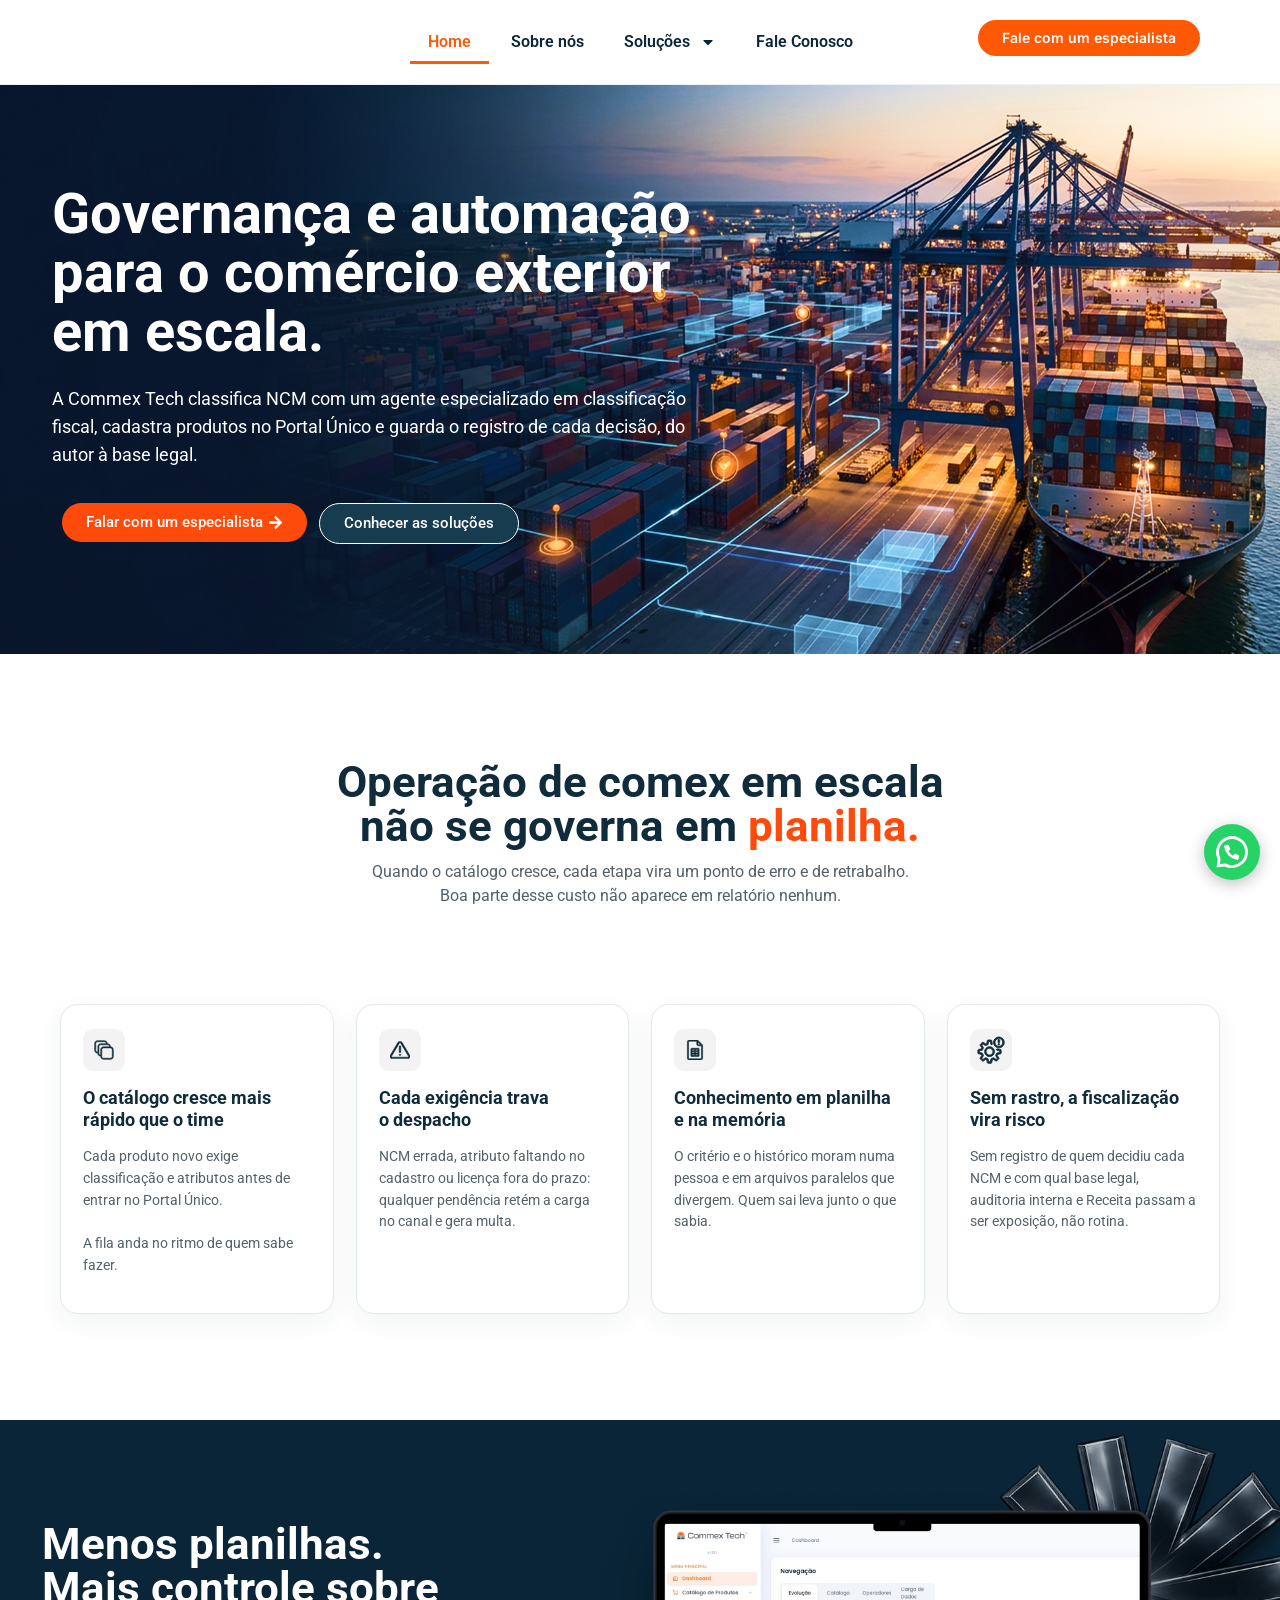
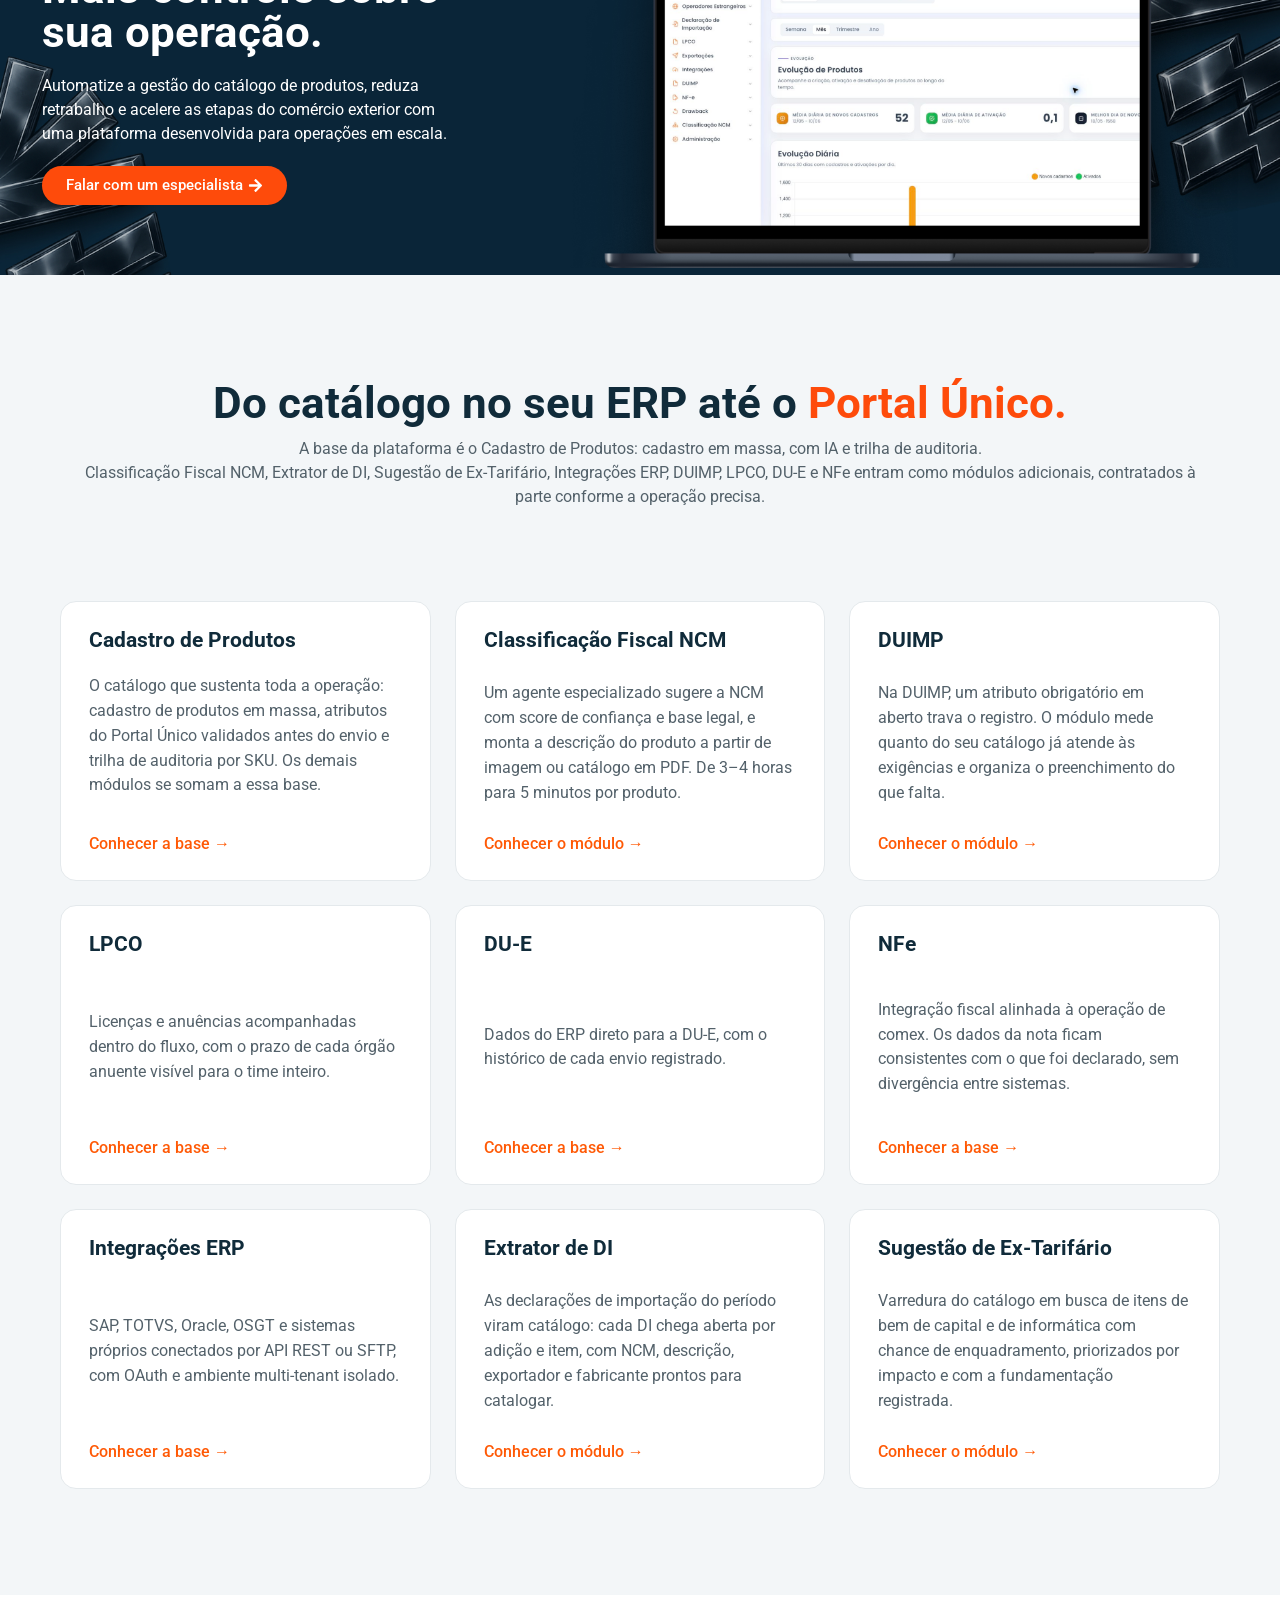
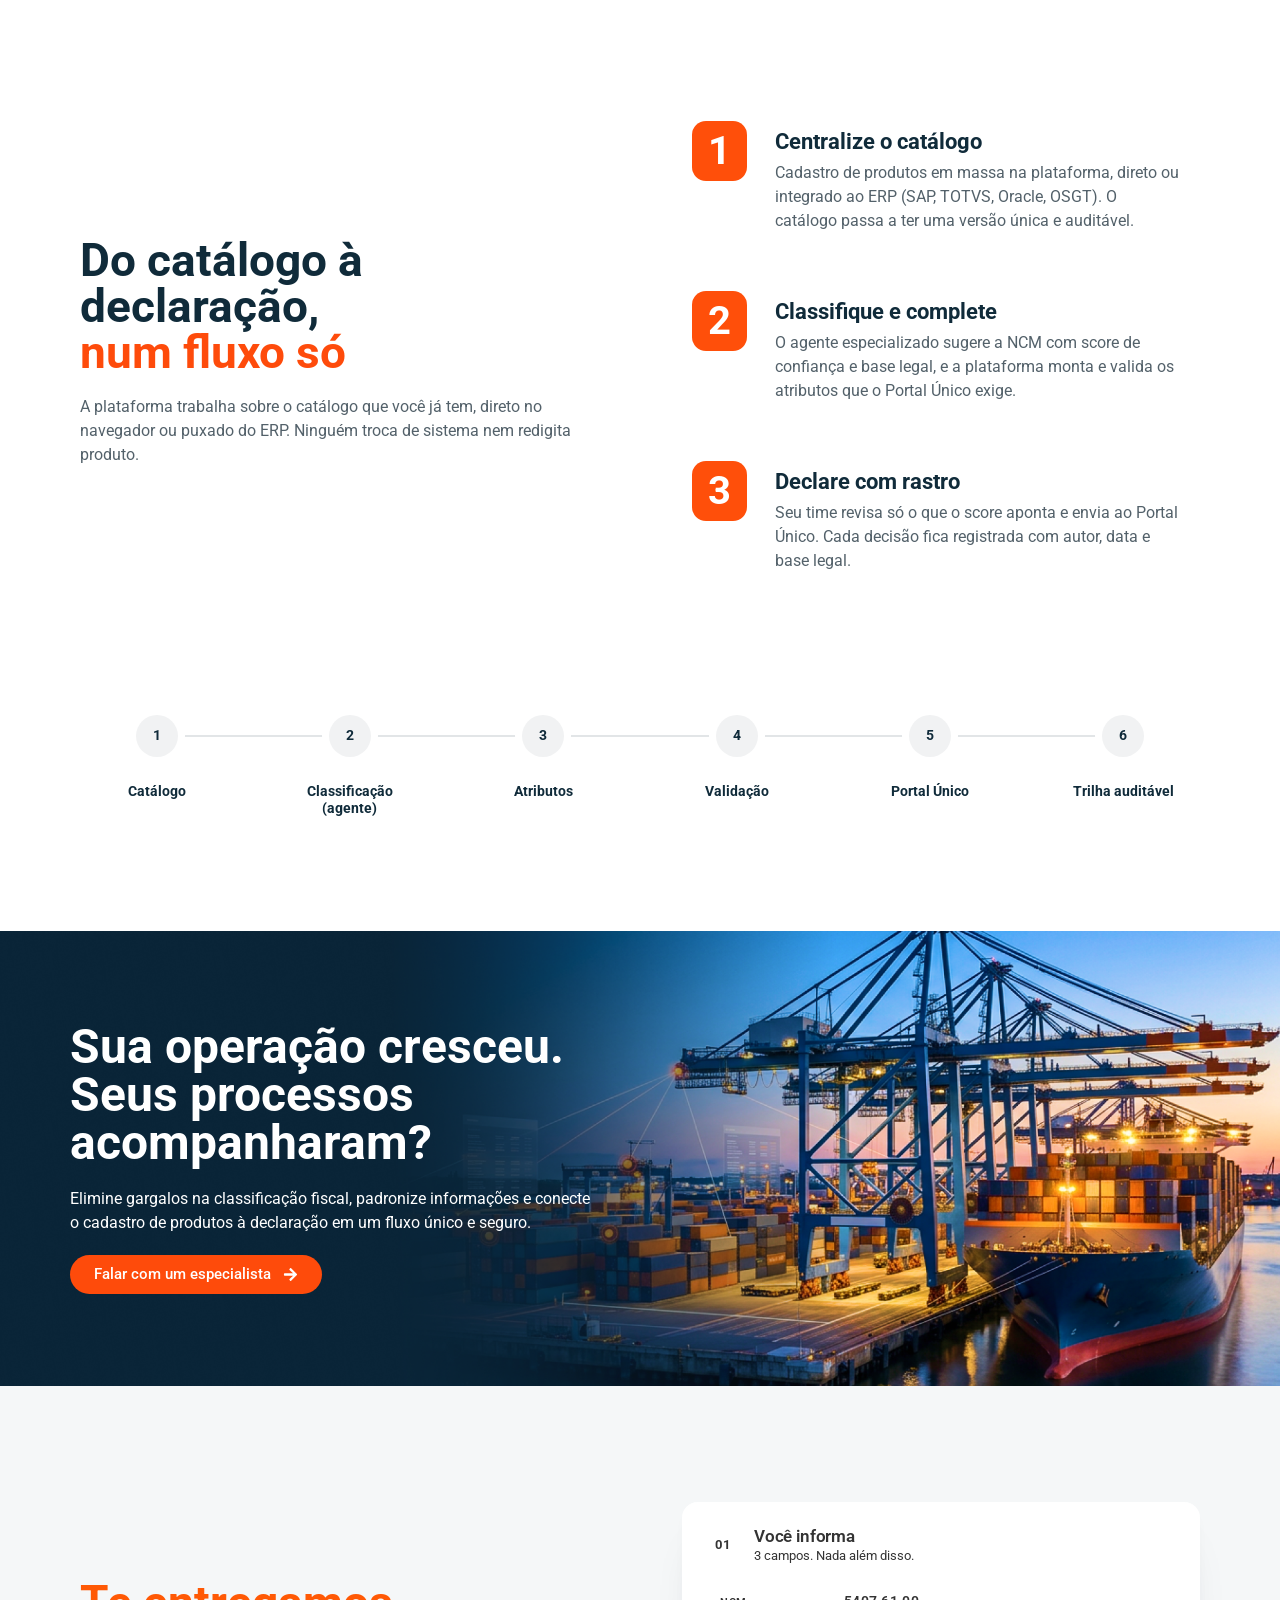
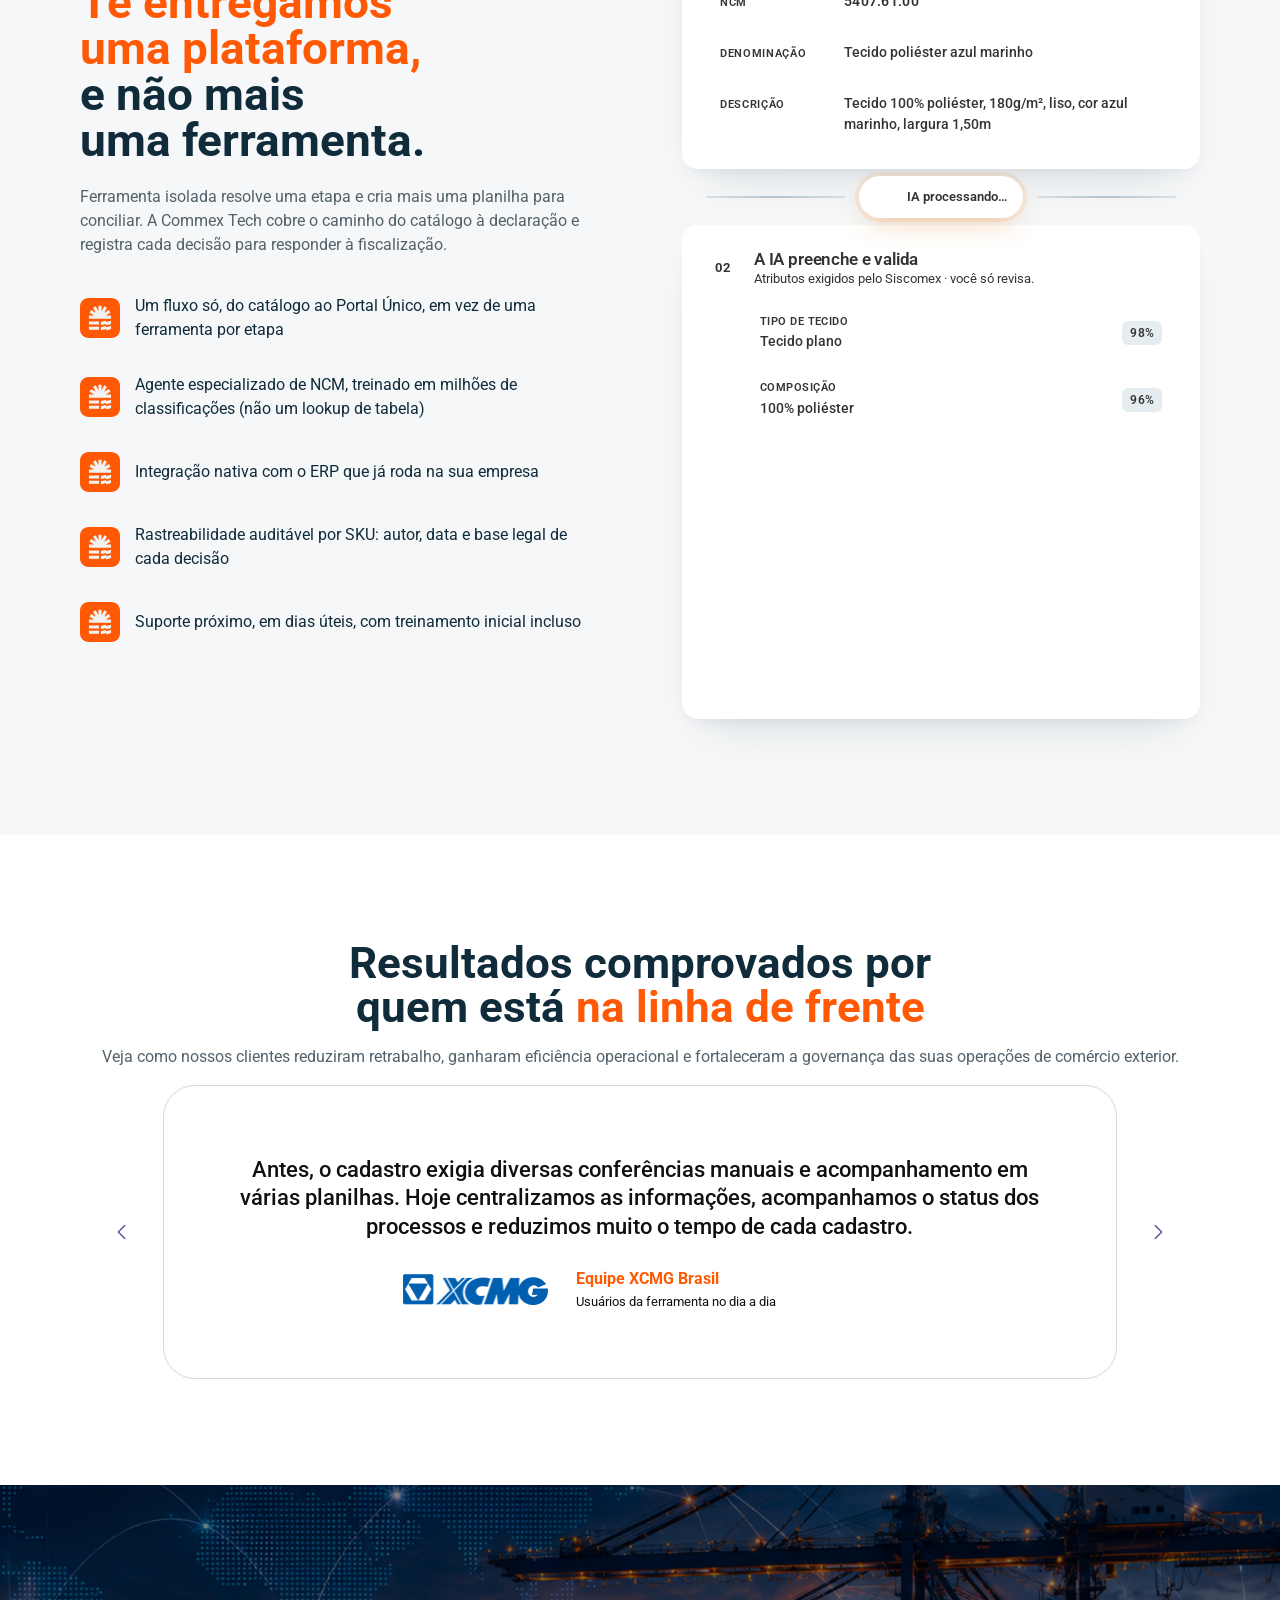
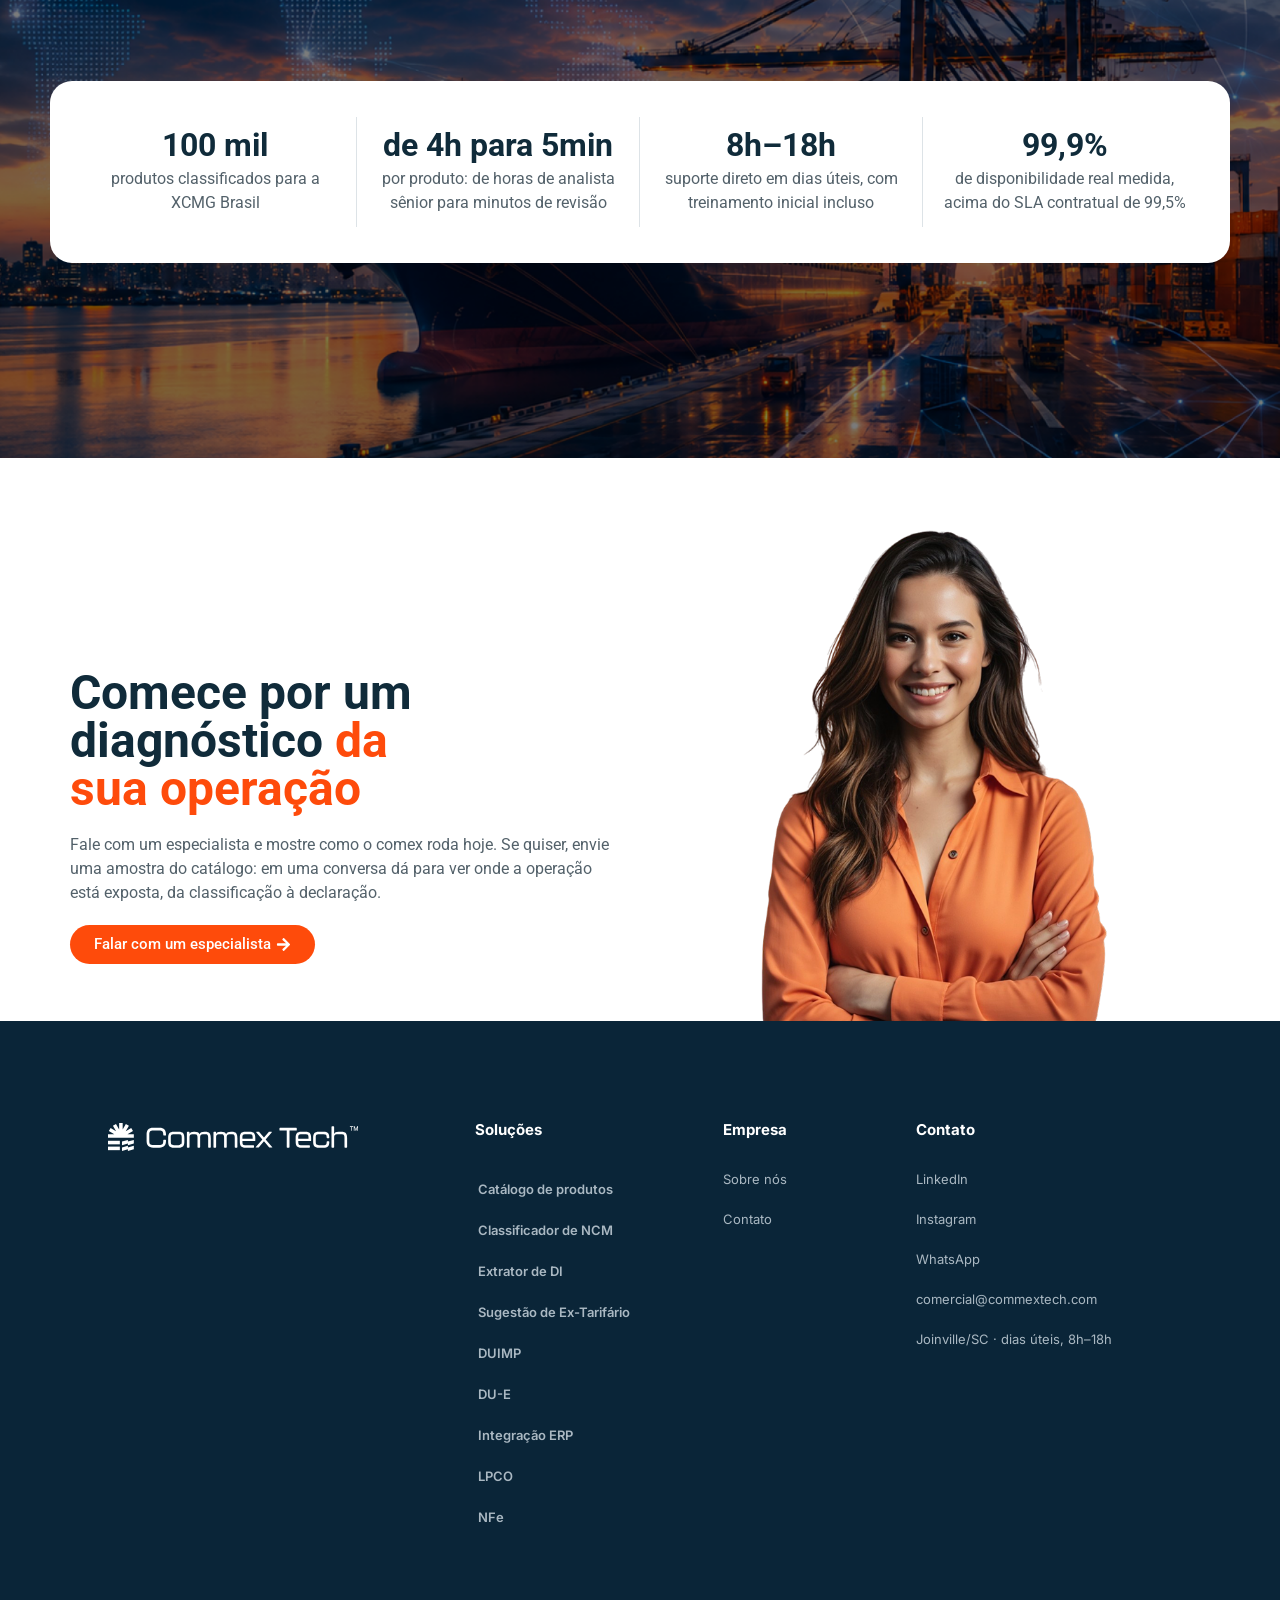
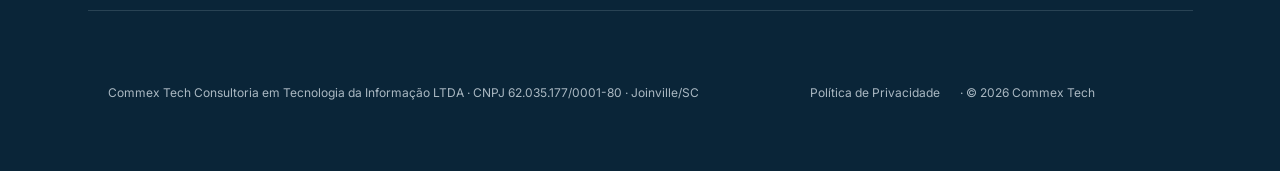
==== commit 974aa6b7: "Adiciona Extrator de DI e Sugestão de Ex-Tarifário, e leitura de imagem/PDF no NCM As duas páginas n" ====
--- a/index.html
+++ b/index.html
@@ -86,6 +86,8 @@
 <ul class="sub-menu elementor-nav-menu--dropdown">
 	<li class="menu-item menu-item-type-post_type menu-item-object-page menu-item-270"><a href="cadastro-de-produtos.html" class="elementor-sub-item">Catálogo de produtos</a></li>
 	<li class="menu-item menu-item-type-post_type menu-item-object-page menu-item-274"><a href="ncm.html" class="elementor-sub-item">Classificador de NCM</a></li>
+	<li class="menu-item menu-item-type-post_type menu-item-object-page menu-item-901"><a href="extrator-di.html" class="elementor-sub-item">Extrator de DI</a></li>
+	<li class="menu-item menu-item-type-post_type menu-item-object-page menu-item-902"><a href="ex-tarifario.html" class="elementor-sub-item">Sugestão de Ex-Tarifário</a></li>
 	<li class="menu-item menu-item-type-post_type menu-item-object-page menu-item-273"><a href="duimp.html" class="elementor-sub-item">DUIMP</a></li>
 	<li class="menu-item menu-item-type-post_type menu-item-object-page menu-item-272"><a href="du-e.html" class="elementor-sub-item">DU-E</a></li>
 	<li class="menu-item menu-item-type-post_type menu-item-object-page menu-item-271"><a href="integracoes.html" class="elementor-sub-item">Integração ERP</a></li>
@@ -104,6 +106,8 @@
 <ul class="sub-menu elementor-nav-menu--dropdown">
 	<li class="menu-item menu-item-type-post_type menu-item-object-page menu-item-270"><a href="cadastro-de-produtos.html" class="elementor-sub-item" tabindex="-1">Catálogo de produtos</a></li>
 	<li class="menu-item menu-item-type-post_type menu-item-object-page menu-item-274"><a href="ncm.html" class="elementor-sub-item" tabindex="-1">Classificador de NCM</a></li>
+	<li class="menu-item menu-item-type-post_type menu-item-object-page menu-item-901"><a href="extrator-di.html" class="elementor-sub-item" tabindex="-1">Extrator de DI</a></li>
+	<li class="menu-item menu-item-type-post_type menu-item-object-page menu-item-902"><a href="ex-tarifario.html" class="elementor-sub-item" tabindex="-1">Sugestão de Ex-Tarifário</a></li>
 	<li class="menu-item menu-item-type-post_type menu-item-object-page menu-item-273"><a href="duimp.html" class="elementor-sub-item" tabindex="-1">DUIMP</a></li>
 	<li class="menu-item menu-item-type-post_type menu-item-object-page menu-item-272"><a href="du-e.html" class="elementor-sub-item" tabindex="-1">DU-E</a></li>
 	<li class="menu-item menu-item-type-post_type menu-item-object-page menu-item-271"><a href="integracoes.html" class="elementor-sub-item" tabindex="-1">Integração ERP</a></li>
@@ -264,7 +268,7 @@
 				<div class="elementor-element elementor-element-7d6635b elementor-widget elementor-widget-heading" data-id="7d6635b" data-element_type="widget" data-e-type="widget" data-widget_type="heading.default">
 					<h2 class="elementor-heading-title elementor-size-default">Do catálogo no seu ERP até o <span style="color:#FE4B0B">Portal Único.</span></h2>				</div>
 				<div class="elementor-element elementor-element-4cb8fe4 elementor-widget elementor-widget-text-editor" data-id="4cb8fe4" data-element_type="widget" data-e-type="widget" data-widget_type="text-editor.default">
-									A base da plataforma é o Cadastro de Produtos: cadastro em massa, com IA e trilha de auditoria.<br>Classificação Fiscal NCM, Integrações ERP, DUIMP, LPCO, DU-E e NFe entram como módulos adicionais, contratados à parte conforme a operação precisa.								</div>
+									A base da plataforma é o Cadastro de Produtos: cadastro em massa, com IA e trilha de auditoria.<br>Classificação Fiscal NCM, Extrator de DI, Sugestão de Ex-Tarifário, Integrações ERP, DUIMP, LPCO, DU-E e NFe entram como módulos adicionais, contratados à parte conforme a operação precisa.								</div>
 					</div>
 				</div>
 		<div class="elementor-element elementor-element-3c741938 commex-module-grid e-grid e-con-full e-con e-child" data-id="3c741938" data-element_type="container" data-e-type="container">
@@ -273,7 +277,7 @@
 				<div class="elementor-element elementor-element-2b072363 elementor-widget elementor-widget-heading" data-id="2b072363" data-element_type="widget" data-e-type="widget" data-widget_type="heading.default">
 					<h3 class="elementor-heading-title elementor-size-default">Cadastro de Produtos</h3>				</div>
 				<div class="elementor-element elementor-element-18d2318a elementor-widget elementor-widget-text-editor" data-id="18d2318a" data-element_type="widget" data-e-type="widget" data-widget_type="text-editor.default">
-									<p>O catálogo que sustenta toda a operação: cadastro de produtos em massa, atributos do Portal Único validados antes do envio e trilha de auditoria por SKU. Os outros seis módulos se somam a essa base.</p>								</div>
+									<p>O catálogo que sustenta toda a operação: cadastro de produtos em massa, atributos do Portal Único validados antes do envio e trilha de auditoria por SKU. Os demais módulos se somam a essa base.</p>								</div>
 				<div class="elementor-element elementor-element-baca54a elementor-widget elementor-widget-heading" data-id="baca54a" data-element_type="widget" data-e-type="widget" data-widget_type="heading.default">
 					<h2 class="elementor-heading-title elementor-size-default"><a href="cadastro-de-produtos.html">Conhecer a base →</a></h2>				</div>
 					</div>
@@ -283,7 +287,7 @@
 				<div class="elementor-element elementor-element-5be4001c elementor-widget elementor-widget-heading" data-id="5be4001c" data-element_type="widget" data-e-type="widget" data-widget_type="heading.default">
 					<h3 class="elementor-heading-title elementor-size-default">Classificação Fiscal NCM</h3>				</div>
 				<div class="elementor-element elementor-element-48e0a1c5 elementor-widget elementor-widget-text-editor" data-id="48e0a1c5" data-element_type="widget" data-e-type="widget" data-widget_type="text-editor.default">
-									Um agente especializado sugere a NCM com score de confiança e base legal. De 3–4 horas para 5 minutos por produto.								</div>
+									Um agente especializado sugere a NCM com score de confiança e base legal, e monta a descrição do produto a partir de imagem ou catálogo em PDF. De 3–4 horas para 5 minutos por produto.								</div>
 				<div class="elementor-element elementor-element-dde8f86 elementor-widget elementor-widget-heading" data-id="dde8f86" data-element_type="widget" data-e-type="widget" data-widget_type="heading.default">
 					<h2 class="elementor-heading-title elementor-size-default"><a href="ncm.html">Conhecer o módulo  →</a></h2>				</div>
 					</div>
@@ -336,6 +340,26 @@
 									SAP, TOTVS, Oracle, OSGT e sistemas próprios conectados por API REST ou SFTP, com OAuth e ambiente multi-tenant isolado.								</div>
 				<div class="elementor-element elementor-element-7856c35 elementor-widget elementor-widget-heading" data-id="7856c35" data-element_type="widget" data-e-type="widget" data-widget_type="heading.default">
 					<h2 class="elementor-heading-title elementor-size-default"><a href="integracoes.html">Conhecer a base →</a></h2>				</div>
+					</div>
+				</div>
+		<div class="elementor-element elementor-element-137adef3 commex-module-card e-flex e-con-boxed e-con e-child" data-id="137adef3" data-element_type="container" data-e-type="container" data-settings="{&quot;background_background&quot;:&quot;classic&quot;}">
+					<div class="e-con-inner">
+				<div class="elementor-element elementor-element-7fe32ddc elementor-widget elementor-widget-heading" data-id="7fe32ddc" data-element_type="widget" data-e-type="widget" data-widget_type="heading.default">
+					<h3 class="elementor-heading-title elementor-size-default">Extrator de DI</h3>				</div>
+				<div class="elementor-element elementor-element-3ac54eff elementor-widget elementor-widget-text-editor" data-id="3ac54eff" data-element_type="widget" data-e-type="widget" data-widget_type="text-editor.default">
+									As declarações de importação do período viram catálogo: cada DI chega aberta por adição e item, com NCM, descrição, exportador e fabricante prontos para catalogar.								</div>
+				<div class="elementor-element elementor-element-7856c35 elementor-widget elementor-widget-heading" data-id="7856c35" data-element_type="widget" data-e-type="widget" data-widget_type="heading.default">
+					<h2 class="elementor-heading-title elementor-size-default"><a href="extrator-di.html">Conhecer o módulo →</a></h2>				</div>
+					</div>
+				</div>
+		<div class="elementor-element elementor-element-137adef3 commex-module-card e-flex e-con-boxed e-con e-child" data-id="137adef3" data-element_type="container" data-e-type="container" data-settings="{&quot;background_background&quot;:&quot;classic&quot;}">
+					<div class="e-con-inner">
+				<div class="elementor-element elementor-element-7fe32ddc elementor-widget elementor-widget-heading" data-id="7fe32ddc" data-element_type="widget" data-e-type="widget" data-widget_type="heading.default">
+					<h3 class="elementor-heading-title elementor-size-default">Sugestão de Ex-Tarifário</h3>				</div>
+				<div class="elementor-element elementor-element-3ac54eff elementor-widget elementor-widget-text-editor" data-id="3ac54eff" data-element_type="widget" data-e-type="widget" data-widget_type="text-editor.default">
+									Varredura do catálogo em busca de itens de bem de capital e de informática com chance de enquadramento, priorizados por impacto e com a fundamentação registrada.								</div>
+				<div class="elementor-element elementor-element-7856c35 elementor-widget elementor-widget-heading" data-id="7856c35" data-element_type="widget" data-e-type="widget" data-widget_type="heading.default">
+					<h2 class="elementor-heading-title elementor-size-default"><a href="ex-tarifario.html">Conhecer o módulo →</a></h2>				</div>
 					</div>
 				</div>
 				</div>
@@ -1121,7 +1145,7 @@
 		<div class="elementor-element elementor-element-57d0e4f7 e-con-full e-flex e-con e-child" data-id="57d0e4f7" data-element_type="container" data-e-type="container">
 		<div class="elementor-element elementor-element-7eef359e e-con-full e-flex e-con e-child" data-id="7eef359e" data-element_type="container" data-e-type="container">
 				<div class="elementor-element elementor-element-50344b85 elementor-widget elementor-widget-image" data-id="50344b85" data-element_type="widget" data-e-type="widget" data-widget_type="image.default">
-															<img width="394" height="44" src="assets/img/commex-tech.svg" class="attachment-full size-full wp-image-282" alt="" />															</div>
+															<img width="394" height="44" src="assets/img/Commex-Tech.svg" class="attachment-full size-full wp-image-282" alt="" />															</div>
 				</div>
 		<div class="elementor-element elementor-element-34d3bdab e-con-full e-flex e-con e-child" data-id="34d3bdab" data-element_type="container" data-e-type="container">
 				<div class="elementor-element elementor-element-4fda239a elementor-widget elementor-widget-heading" data-id="4fda239a" data-element_type="widget" data-e-type="widget" data-widget_type="heading.default">
@@ -1130,6 +1154,8 @@
 								<nav aria-label="Menu" class="elementor-nav-menu--main elementor-nav-menu__container elementor-nav-menu--layout-vertical e--pointer-text e--animation-none">
 				<ul id="menu-1-8d0633e" class="elementor-nav-menu sm-vertical"><li class="menu-item menu-item-type-post_type menu-item-object-page menu-item-356"><a href="cadastro-de-produtos.html" class="elementor-item">Catálogo de produtos</a></li>
 <li class="menu-item menu-item-type-post_type menu-item-object-page menu-item-360"><a href="ncm.html" class="elementor-item">Classificador de NCM</a></li>
+<li class="menu-item menu-item-type-post_type menu-item-object-page menu-item-903"><a href="extrator-di.html" class="elementor-item">Extrator de DI</a></li>
+<li class="menu-item menu-item-type-post_type menu-item-object-page menu-item-904"><a href="ex-tarifario.html" class="elementor-item">Sugestão de Ex-Tarifário</a></li>
 <li class="menu-item menu-item-type-post_type menu-item-object-page menu-item-359"><a href="duimp.html" class="elementor-item">DUIMP</a></li>
 <li class="menu-item menu-item-type-post_type menu-item-object-page menu-item-358"><a href="du-e.html" class="elementor-item">DU-E</a></li>
 <li class="menu-item menu-item-type-post_type menu-item-object-page menu-item-357"><a href="integracoes.html" class="elementor-item">Integração ERP</a></li>
@@ -1139,6 +1165,8 @@
 						<nav class="elementor-nav-menu--dropdown elementor-nav-menu__container" aria-hidden="true">
 				<ul id="menu-2-8d0633e" class="elementor-nav-menu sm-vertical"><li class="menu-item menu-item-type-post_type menu-item-object-page menu-item-356"><a href="cadastro-de-produtos.html" class="elementor-item" tabindex="-1">Catálogo de produtos</a></li>
 <li class="menu-item menu-item-type-post_type menu-item-object-page menu-item-360"><a href="ncm.html" class="elementor-item" tabindex="-1">Classificador de NCM</a></li>
+<li class="menu-item menu-item-type-post_type menu-item-object-page menu-item-903"><a href="extrator-di.html" class="elementor-item" tabindex="-1">Extrator de DI</a></li>
+<li class="menu-item menu-item-type-post_type menu-item-object-page menu-item-904"><a href="ex-tarifario.html" class="elementor-item" tabindex="-1">Sugestão de Ex-Tarifário</a></li>
 <li class="menu-item menu-item-type-post_type menu-item-object-page menu-item-359"><a href="duimp.html" class="elementor-item" tabindex="-1">DUIMP</a></li>
 <li class="menu-item menu-item-type-post_type menu-item-object-page menu-item-358"><a href="du-e.html" class="elementor-item" tabindex="-1">DU-E</a></li>
 <li class="menu-item menu-item-type-post_type menu-item-object-page menu-item-357"><a href="integracoes.html" class="elementor-item" tabindex="-1">Integração ERP</a></li>
@@ -1236,7 +1264,7 @@
 <script id="jquery-ui-core-js" src="assets/js/core.min.js"></script>
 <script id="elementor-frontend-js-before">
 var elementorFrontendConfig = {"environmentMode":{"edit":false,"wpPreview":false,"isScriptDebug":false},"i18n":{"shareOnFacebook":"Compartilhar no Facebook","shareOnX":"Compartilhar no X","pinIt":"Fixar","download":"Baixar","downloadImage":"Baixar imagem","fullscreen":"Tela cheia","zoom":"Zoom","share":"Compartilhar","playVideo":"Reproduzir v\u00eddeo","previous":"Anterior","next":"Pr\u00f3ximo","close":"Fechar","a11yCarouselPrevSlideMessage":"Slide anterior","a11yCarouselNextSlideMessage":"Pr\u00f3ximo slide","a11yCarouselFirstSlideMessage":"Este \u00e9 o primeiro slide","a11yCarouselLastSlideMessage":"Este \u00e9 o \u00faltimo slide","a11yCarouselPaginationBulletMessage":"Ir para o slide"},"is_rtl":false,"breakpoints":{"xs":0,"sm":480,"md":768,"lg":1025,"xl":1440,"xxl":1600},"responsive":{"breakpoints":{"mobile":{"label":"Dispositivos m\u00f3veis no modo retrato","value":767,"default_value":767,"direction":"max","is_enabled":true},"mobile_extra":{"label":"Dispositivos m\u00f3veis no modo paisagem","value":880,"default_value":880,"direction":"max","is_enabled":false},"tablet":{"label":"Tablet no modo retrato","value":1024,"default_value":1024,"direction":"max","is_enabled":true},"tablet_extra":{"label":"Tablet no modo paisagem","value":1200,"default_value":1200,"direction":"max","is_enabled":false},"laptop":{"label":"Notebook","value":1366,"default_value":1366,"direction":"max","is_enabled":false},"widescreen":{"label":"Tela ampla (widescreen)","value":2400,"default_value":2400,"direction":"min","is_enabled":false}},
-"hasCustomBreakpoints":false},"version":"4.2.3","is_static":false,"experimentalFeatures":{"e_font_icon_svg":true,"additional_custom_breakpoints":true,"container":true,"e_optimized_markup":true,"e_panel_promotions":true,"theme_builder_v2":true,"hello-theme-header-footer":true,"e_pro_free_trial_popup":true,"nested-elements":true,"e_atomic_elements":true,"atomic_widgets_should_enforce_capabilities":true,"editor_mcp":true,"e_bc_migrations":true,"e_classes":true,"global_classes_should_enforce_capabilities":true,"e_variables":true,"e_variables_manager":true,"e_opt_in_v4_page":true,"e_opt_in_v4":true,"e_components":true,"e_interactions":true,"e_widget_creation":true,"import-export-customization":true,"e_pro_atomic_form":true,"mega-menu":true,"e_pro_variables":true,"e_pro_interactions":true},"urls":{"assets":"","ajaxurl":"","uploadUrl":""},"nonces":{"floatingButtonsClickTracking":"9be9ec6f00","atomicFormsSendForm":"cff7a3e78a"},"swiperClass":"swiper","settings":{"page":[],"editorPreferences":[]},"kit":{"active_breakpoints":["viewport_mobile","viewport_tablet"],"global_image_lightbox":"yes","lightbox_enable_counter":"yes","lightbox_enable_fullscreen":"yes","lightbox_enable_zoom":"yes","lightbox_enable_share":"yes","lightbox_title_src":"title","lightbox_description_src":"description","hello_header_logo_type":"logo","hello_header_menu_layout":"horizontal","hello_footer_logo_type":"logo"},"post":{"id":13,"title":"Commex%20Tech","excerpt":"","featuredImage":false}};
+"hasCustomBreakpoints":false},"version":"4.2.3","is_static":false,"experimentalFeatures":{"e_font_icon_svg":true,"additional_custom_breakpoints":true,"container":true,"e_optimized_markup":true,"e_panel_promotions":true,"theme_builder_v2":true,"hello-theme-header-footer":true,"e_pro_free_trial_popup":true,"nested-elements":true,"e_atomic_elements":true,"atomic_widgets_should_enforce_capabilities":true,"editor_mcp":true,"e_bc_migrations":true,"e_classes":true,"global_classes_should_enforce_capabilities":true,"e_variables":true,"e_variables_manager":true,"e_opt_in_v4_page":true,"e_opt_in_v4":true,"e_components":true,"e_interactions":true,"e_widget_creation":true,"import-export-customization":true,"e_pro_atomic_form":true,"mega-menu":true,"e_pro_variables":true,"e_pro_interactions":true},"urls":{"assets":"assets\/elementor\/","ajaxurl":"","uploadUrl":""},"nonces":{"floatingButtonsClickTracking":"9be9ec6f00","atomicFormsSendForm":"cff7a3e78a"},"swiperClass":"swiper","settings":{"page":[],"editorPreferences":[]},"kit":{"active_breakpoints":["viewport_mobile","viewport_tablet"],"global_image_lightbox":"yes","lightbox_enable_counter":"yes","lightbox_enable_fullscreen":"yes","lightbox_enable_zoom":"yes","lightbox_enable_share":"yes","lightbox_title_src":"title","lightbox_description_src":"description","hello_header_logo_type":"logo","hello_header_menu_layout":"horizontal","hello_footer_logo_type":"logo"},"post":{"id":13,"title":"Commex%20Tech","excerpt":"","featuredImage":false}};
 //# sourceURL=elementor-frontend-js-before
 </script>
 <script id="elementor-frontend-js" src="assets/js/elementor-frontend.min.js"></script>
@@ -1251,7 +1279,7 @@
 //# sourceURL=wp-i18n-js-after
 </script>
 <script id="elementor-pro-frontend-js-before">
-var ElementorProFrontendConfig = {"ajaxurl":"","nonce":"8bcf61a3a4","urls":{"assets":"","rest":""},"settings":{"lazy_load_background_images":true},"popup":{"hasPopUps":false},"shareButtonsNetworks":{"facebook":{"title":"Facebook","has_counter":true},"twitter":{"title":"Twitter"},"linkedin":{"title":"LinkedIn","has_counter":true},"pinterest":{"title":"Pinterest","has_counter":true},"reddit":{"title":"Reddit","has_counter":true},"vk":{"title":"VK","has_counter":true},"odnoklassniki":{"title":"OK","has_counter":true},"tumblr":{"title":"Tumblr"},"digg":{"title":"Digg"},"skype":{"title":"Skype"},"stumbleupon":{"title":"StumbleUpon","has_counter":true},"mix":{"title":"Mix"},"telegram":{"title":"Telegram"},"pocket":{"title":"Pocket","has_counter":true},"xing":{"title":"XING","has_counter":true},"whatsapp":{"title":"WhatsApp"},"email":{"title":"Email"},"print":{"title":"Print"},"x-twitter":{"title":"X"},"threads":{"title":"Threads"}},
+var ElementorProFrontendConfig = {"ajaxurl":"","nonce":"8bcf61a3a4","urls":{"assets":"assets\/pro-elements\/","rest":""},"settings":{"lazy_load_background_images":true},"popup":{"hasPopUps":false},"shareButtonsNetworks":{"facebook":{"title":"Facebook","has_counter":true},"twitter":{"title":"Twitter"},"linkedin":{"title":"LinkedIn","has_counter":true},"pinterest":{"title":"Pinterest","has_counter":true},"reddit":{"title":"Reddit","has_counter":true},"vk":{"title":"VK","has_counter":true},"odnoklassniki":{"title":"OK","has_counter":true},"tumblr":{"title":"Tumblr"},"digg":{"title":"Digg"},"skype":{"title":"Skype"},"stumbleupon":{"title":"StumbleUpon","has_counter":true},"mix":{"title":"Mix"},"telegram":{"title":"Telegram"},"pocket":{"title":"Pocket","has_counter":true},"xing":{"title":"XING","has_counter":true},"whatsapp":{"title":"WhatsApp"},"email":{"title":"Email"},"print":{"title":"Print"},"x-twitter":{"title":"X"},"threads":{"title":"Threads"}},
 "facebook_sdk":{"lang":"pt_BR","app_id":""},"lottie":{"defaultAnimationUrl":""}};
 //# sourceURL=elementor-pro-frontend-js-before
 </script>
--- a/assets/css/commex-static.css
+++ b/assets/css/commex-static.css
@@ -16,3 +16,15 @@
   .commex-wa{right:16px;bottom:16px;width:52px;height:52px}
   .commex-wa svg{width:29px;height:29px}
 }
+
+/* Páginas de módulo ainda sem captura de tela: o hero ocupa a largura toda,
+   já que não há imagem na coluna da direita. */
+.commex-sem-captura .elementor-element-54ed3164{width:100%!important;max-width:860px}
+@media (max-width:1024px){
+  .commex-sem-captura .elementor-element-54ed3164{max-width:none}
+}
+
+/* A grade de módulos da home centralizava o último card quando eles eram 7
+   (linha incompleta). Com Extrator de DI e Ex-Tarifário são 9 — 3 linhas
+   cheias — e o card final volta a seguir o fluxo normal da grade. */
+.commex-module-grid .commex-module-card:last-child{grid-column:auto!important}
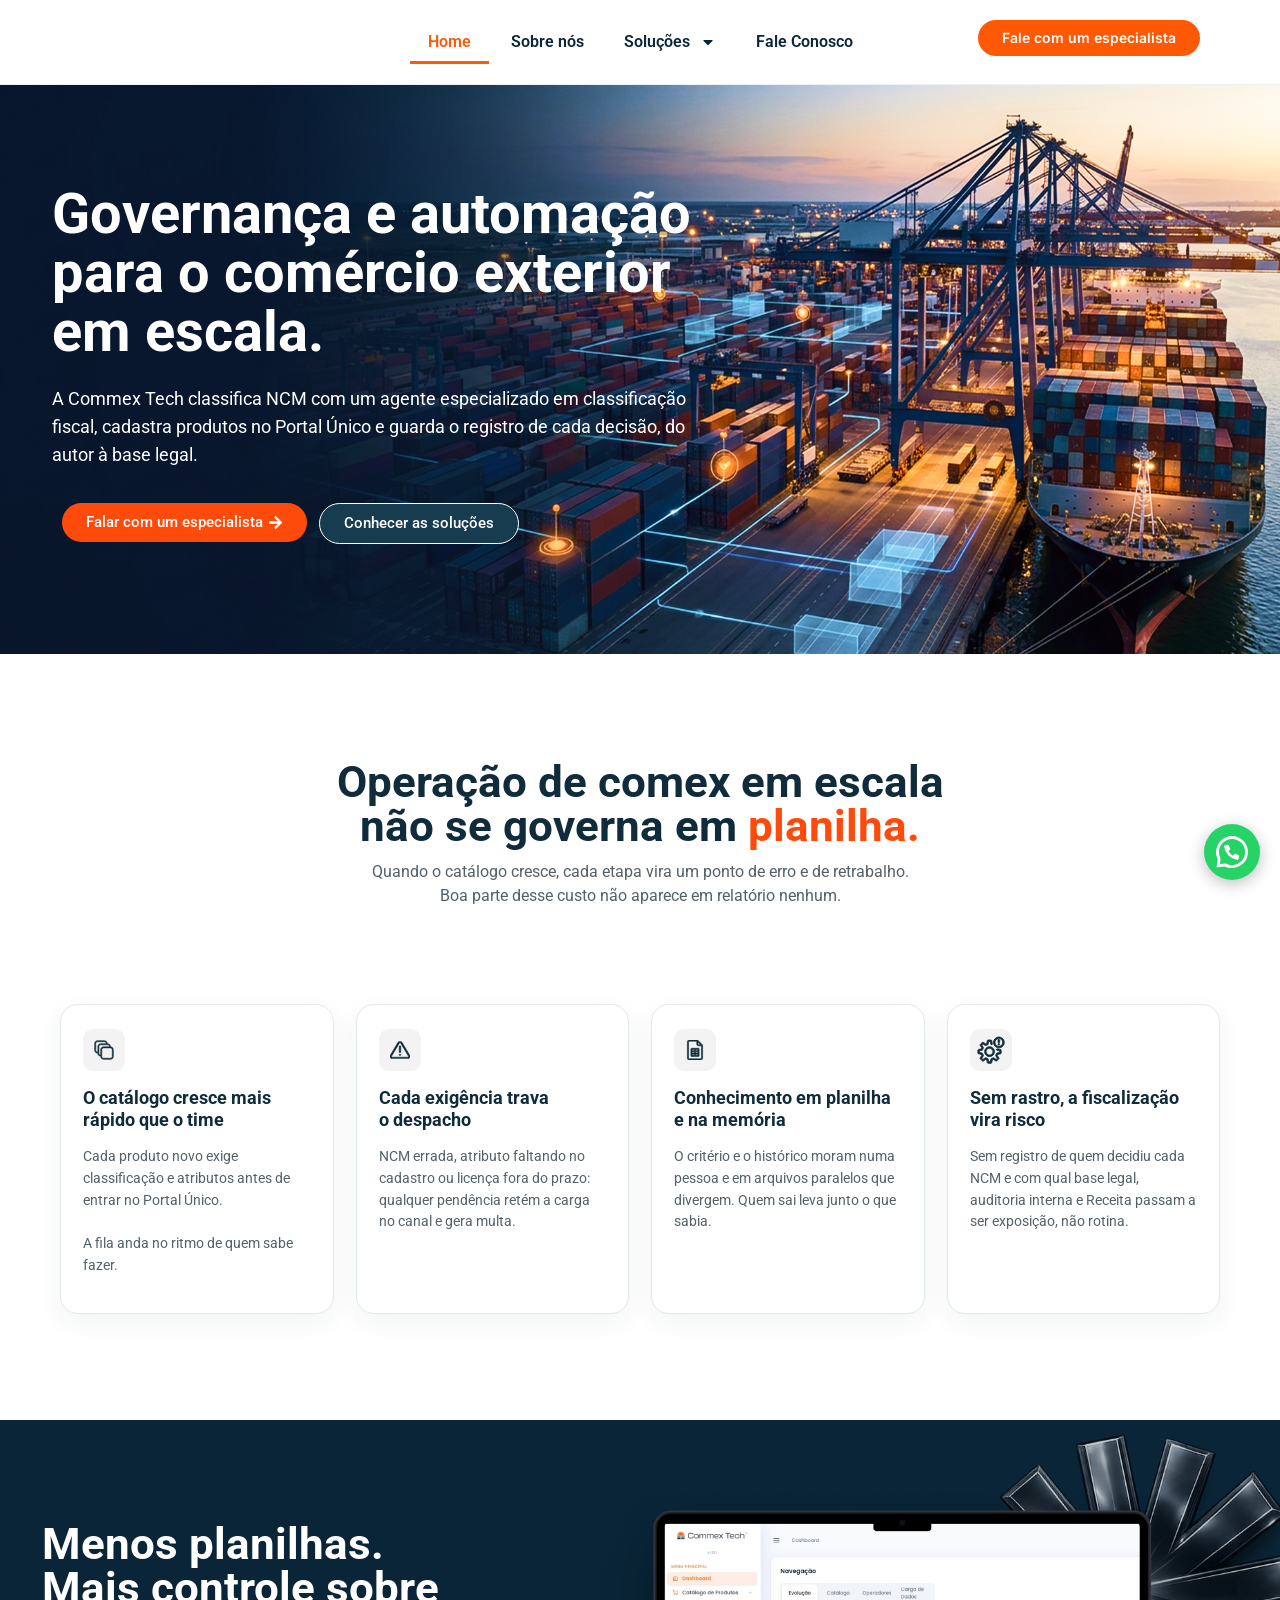
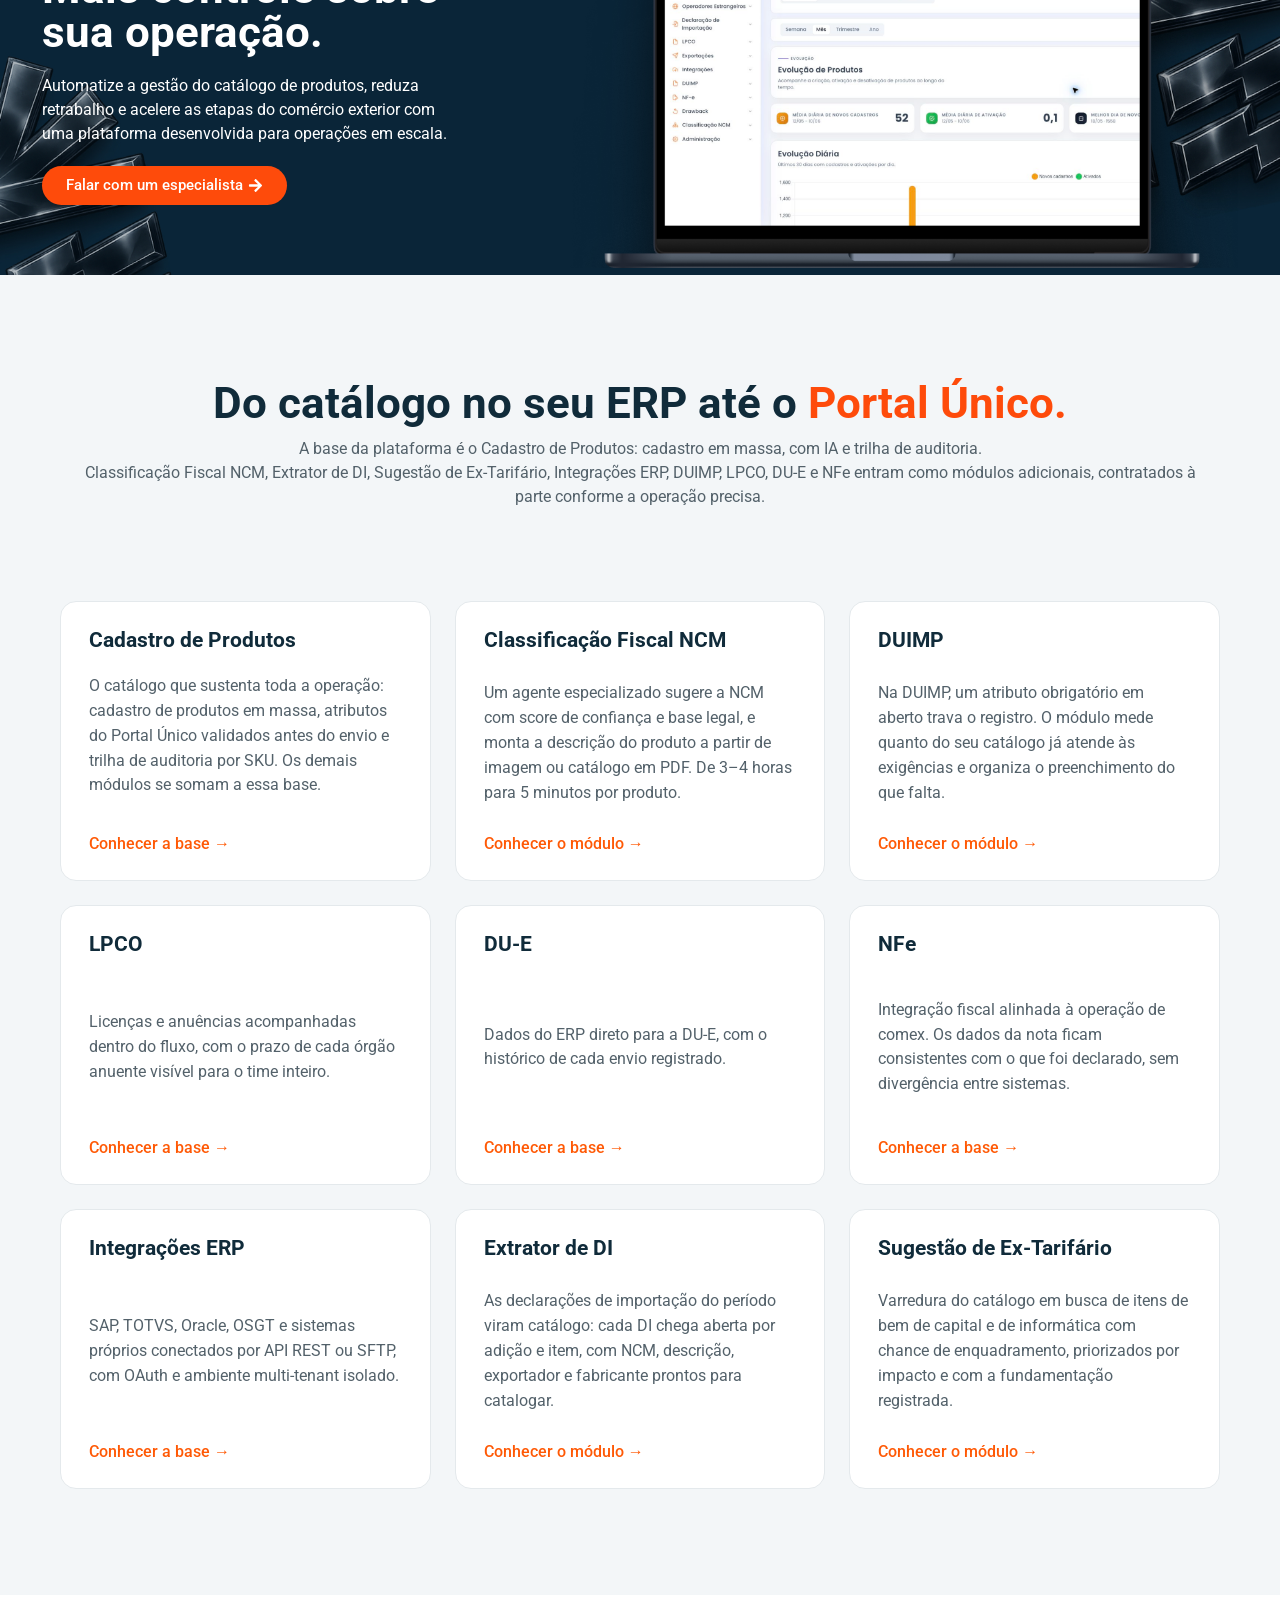
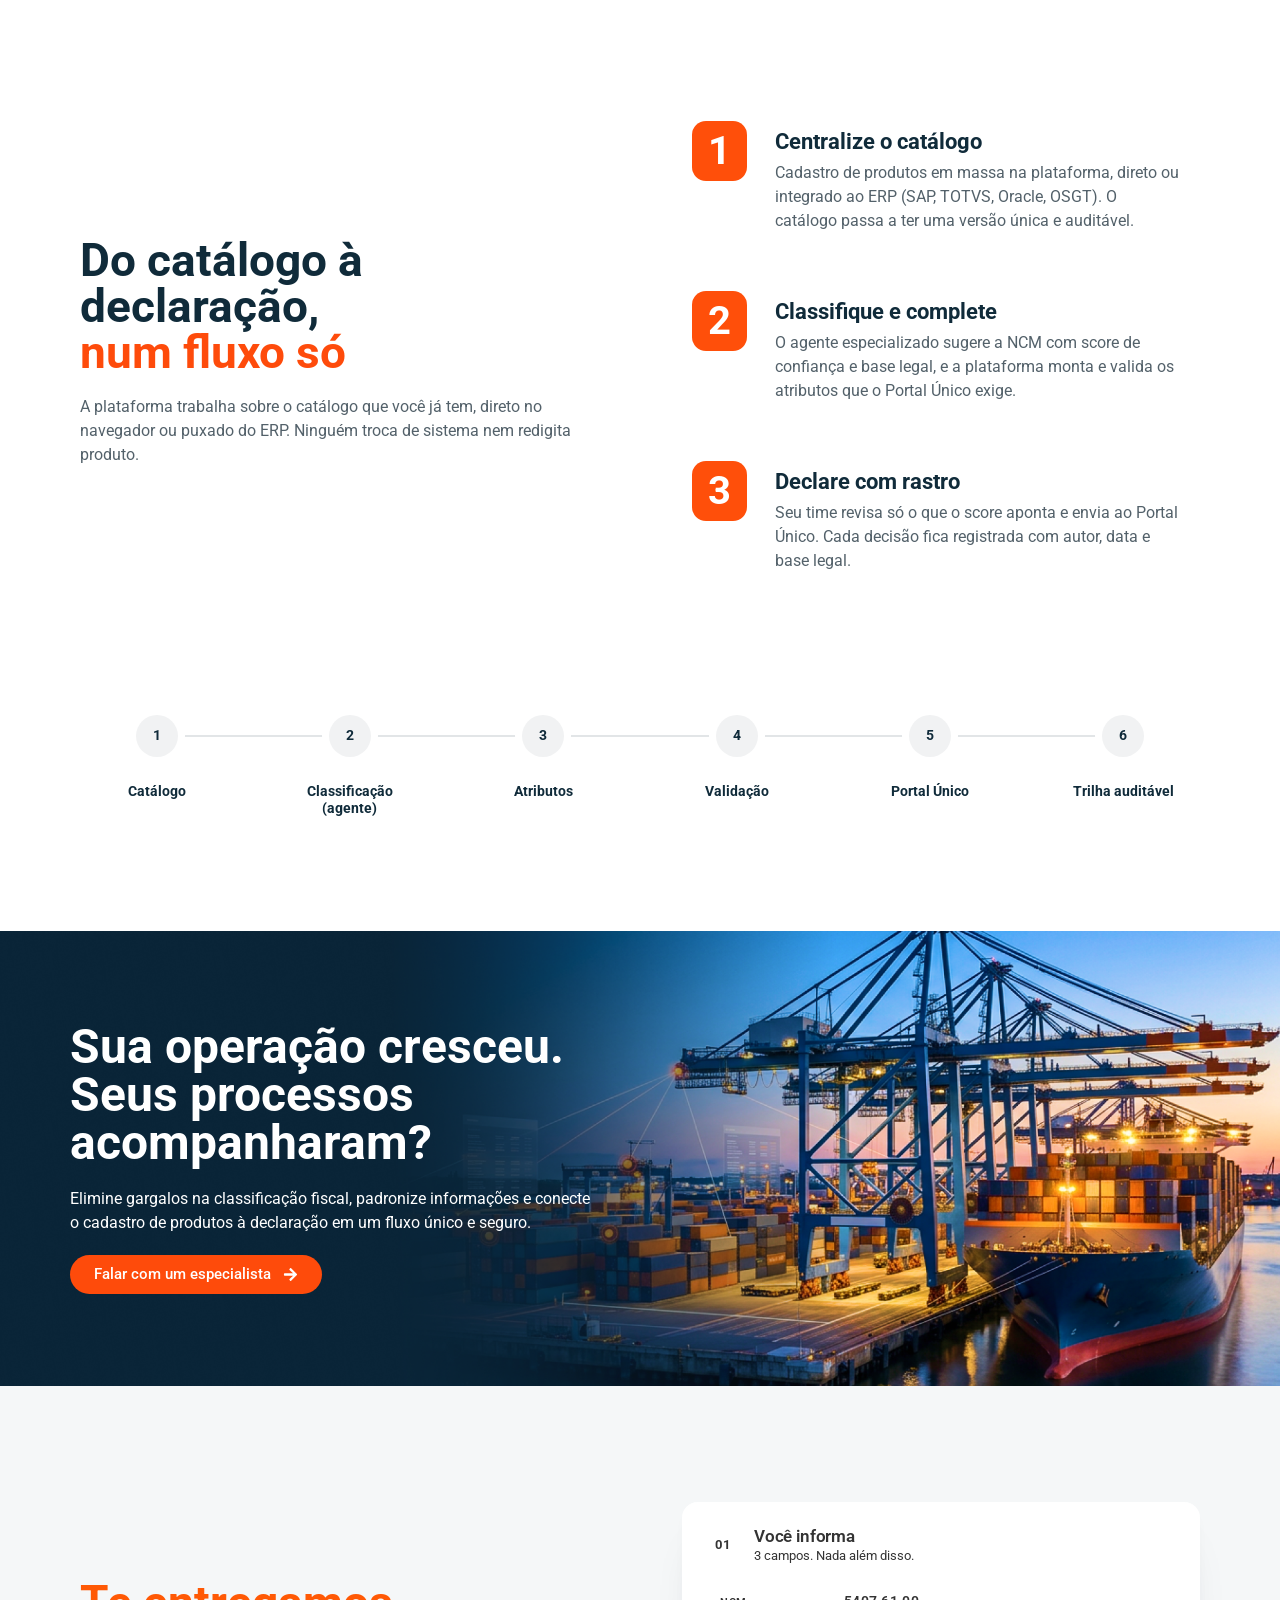
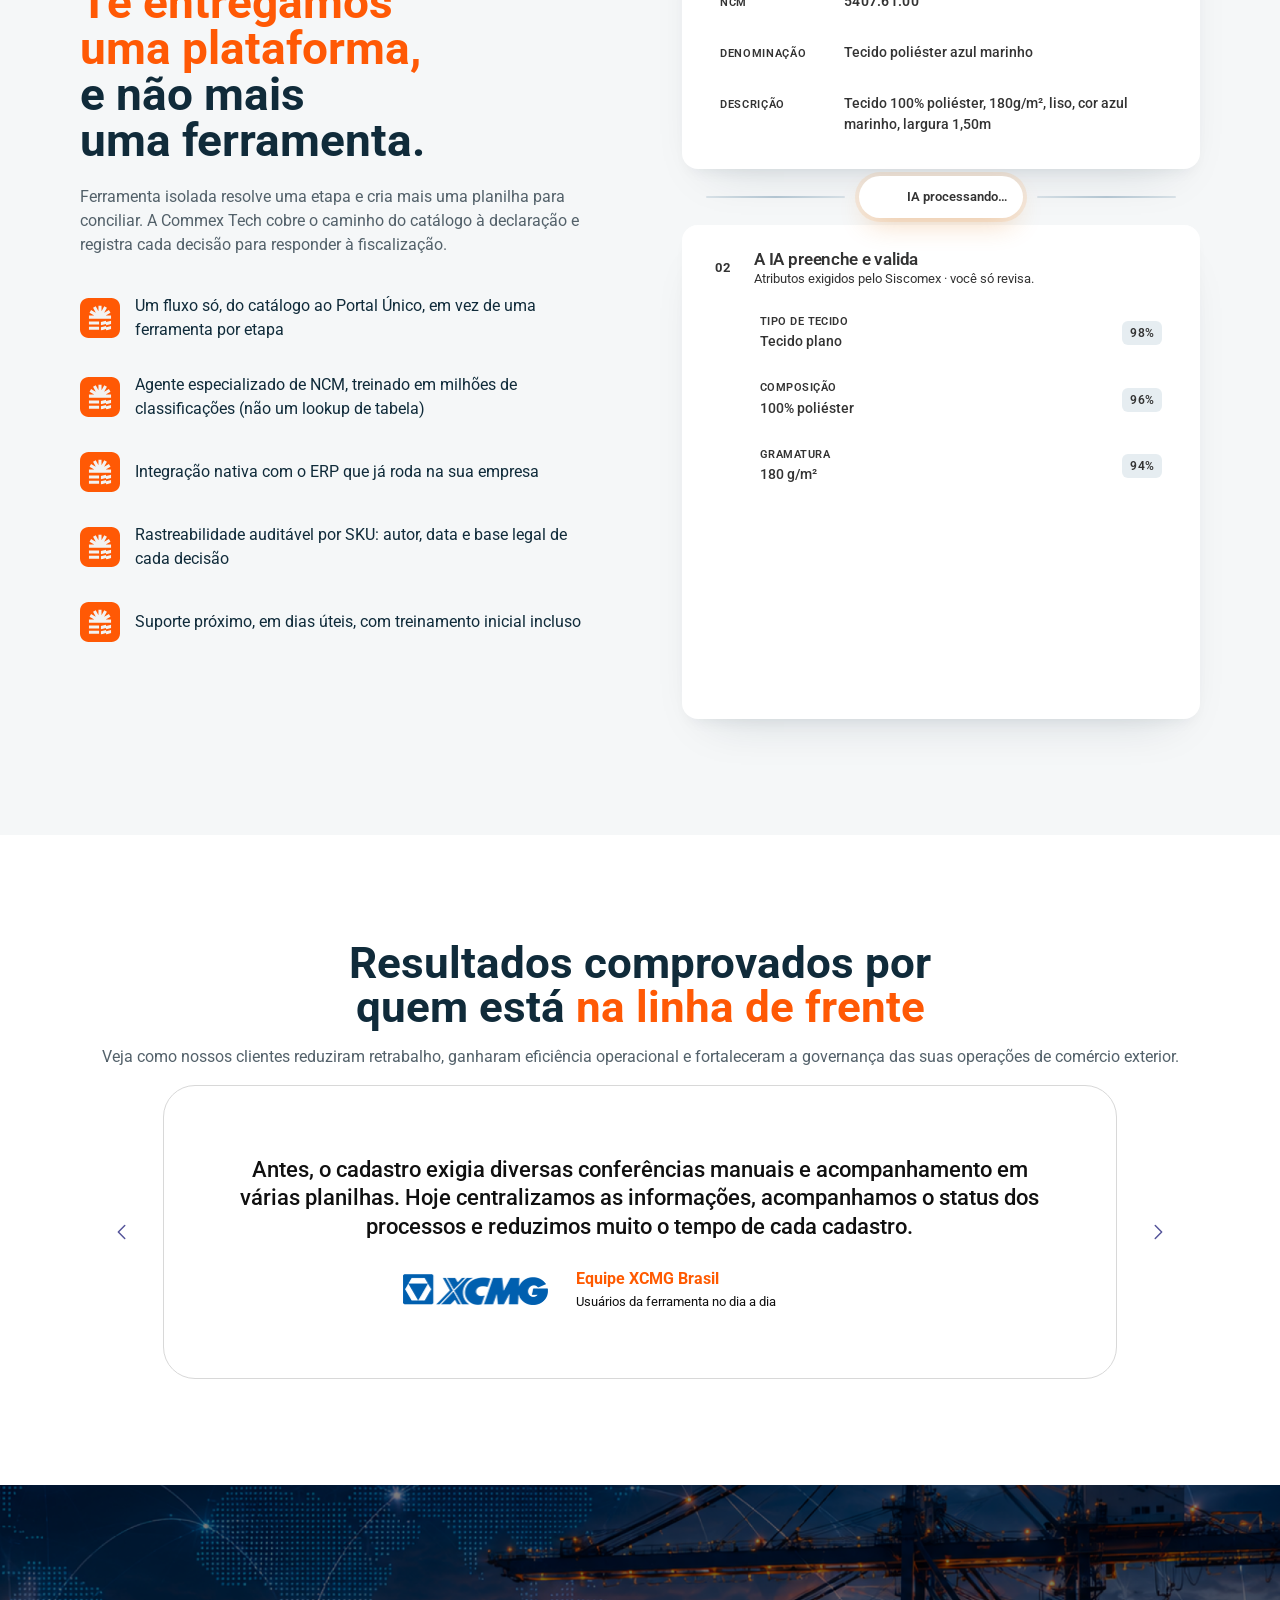
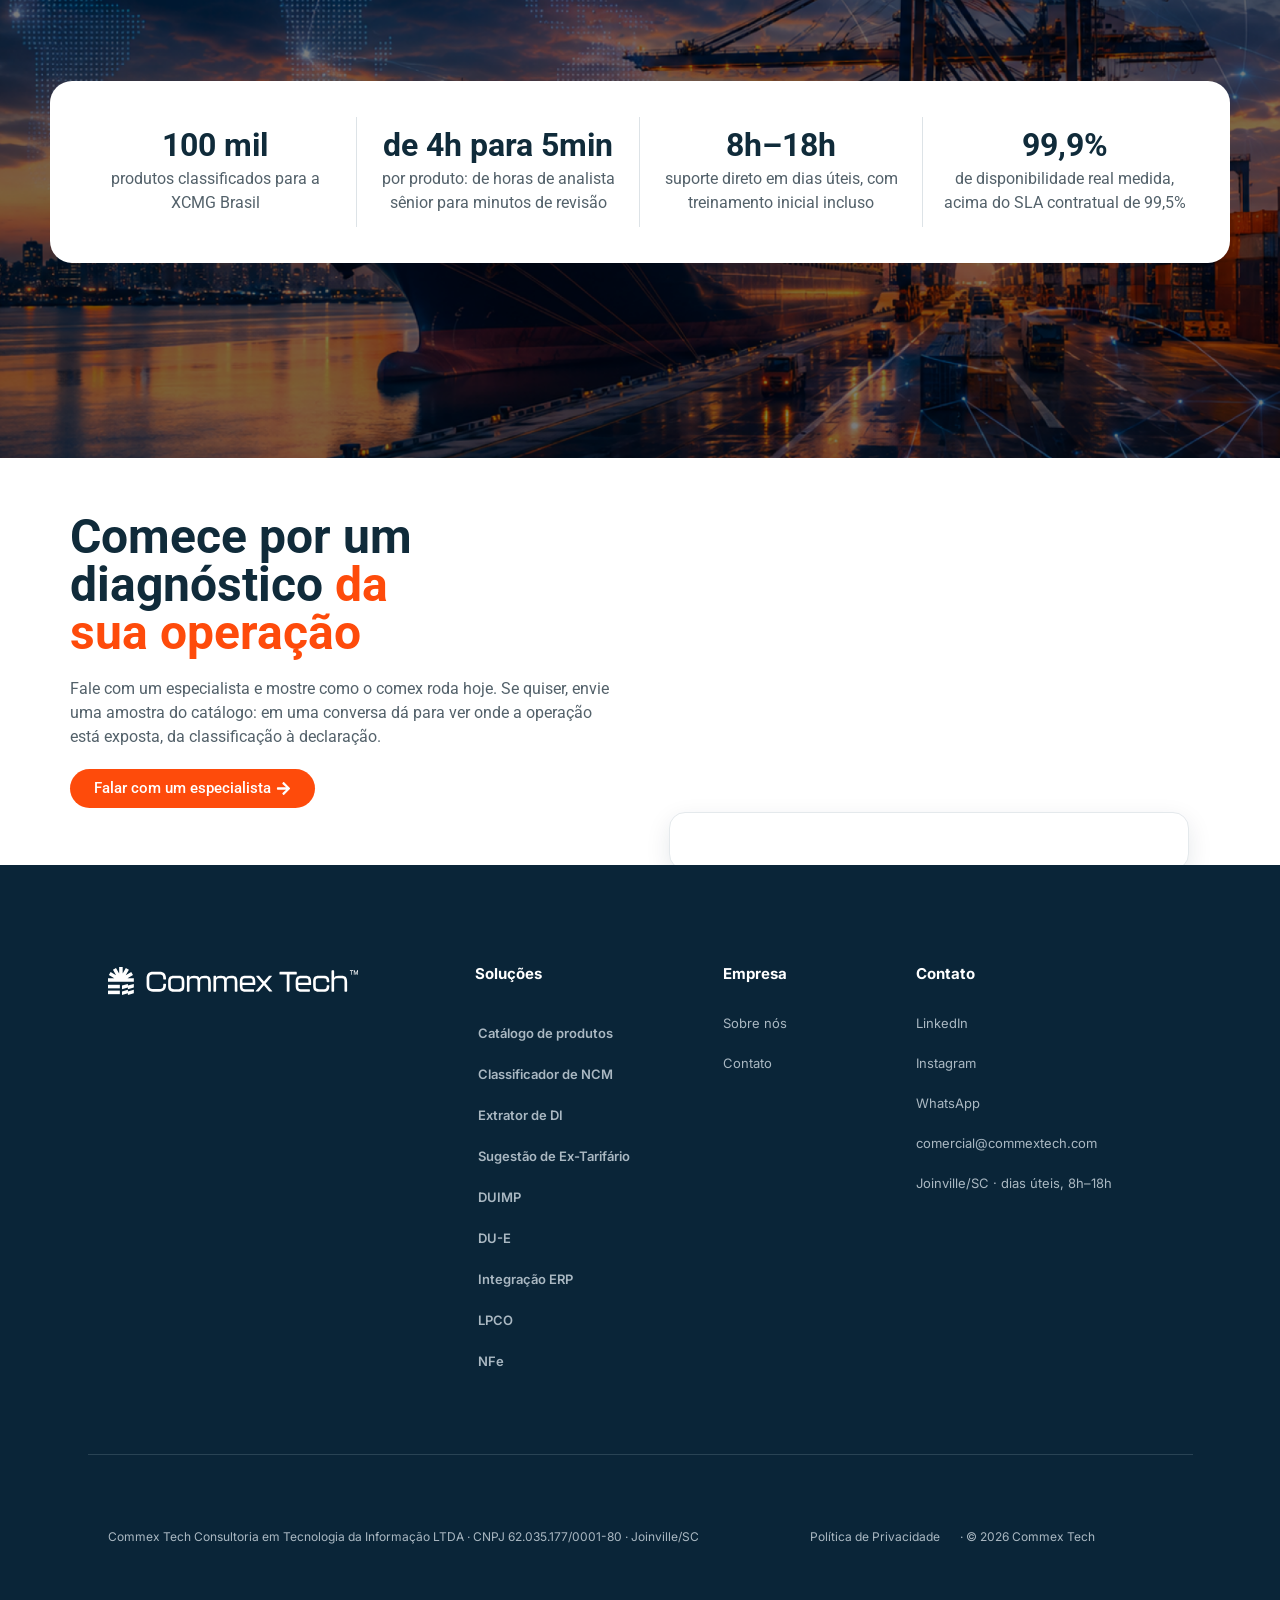
==== commit 34e1c7fb: "Troca a foto do CTA pelo formulário do RD Station usado nas LPs Mesmo embed das LPs (id lp-catalogo-" ====
--- a/index.html
+++ b/index.html
@@ -1131,7 +1131,13 @@
 		<div class="elementor-element elementor-element-62989f3e e-flex e-con-boxed e-con e-child" data-id="62989f3e" data-element_type="container" data-e-type="container">
 					<div class="e-con-inner">
 				<div class="elementor-element elementor-element-1fd66af6 elementor-widget elementor-widget-image" data-id="1fd66af6" data-element_type="widget" data-e-type="widget" data-widget_type="image.default">
-															<img decoding="async" width="515" height="717" src="assets/img/fale-com-a-commex.png" class="attachment-full size-full wp-image-27" alt="" srcset="assets/img/fale-com-a-commex.png 515w, assets/img/fale-com-a-commex-215x300.png 215w" sizes="(max-width: 515px) 100vw, 515px" />															</div>
+															<div class="commex-rd-form">
+							<div role="main" id="lp-catalogo-produtos-2710b9dd7eace4d68d95"></div>
+							<script type="text/javascript" src="https://d335luupugsy2.cloudfront.net/js/rdstation-forms/stable/rdstation-forms.min.js"></script>
+							<script type="text/javascript">
+								new RDStationForms('lp-catalogo-produtos-2710b9dd7eace4d68d95', 'null').createForm();
+							</script>
+						</div>															</div>
 					</div>
 				</div>
 					</div>
--- a/assets/css/commex-static.css
+++ b/assets/css/commex-static.css
@@ -28,3 +28,24 @@
    (linha incompleta). Com Extrator de DI e Ex-Tarifário são 9 — 3 linhas
    cheias — e o card final volta a seguir o fluxo normal da grade. */
 .commex-module-grid .commex-module-card:last-child{grid-column:auto!important}
+
+/* Formulário do RD Station no lugar da foto do CTA final (mesmo formulário
+   usado nas LPs). O fundo dessas seções é branco, então o form ganha o
+   mesmo cartão com borda dos cards de módulo. */
+.commex-rd-form{
+  width:100%;max-width:520px;
+  background:#fff;border:1px solid #E4E9EC;border-radius:16px;
+  box-shadow:0 8px 24px rgba(10,37,56,.10);
+  padding:28px;box-sizing:border-box;
+}
+.commex-rd-form form{margin:0;text-align:left}
+.commex-rd-form button,
+.commex-rd-form input[type=submit]{text-align:center}
+.commex-rd-form input[type=text],
+.commex-rd-form input[type=email],
+.commex-rd-form input[type=tel],
+.commex-rd-form select,
+.commex-rd-form textarea{width:100%;box-sizing:border-box}
+@media (max-width:767px){
+  .commex-rd-form{max-width:none;padding:20px}
+}
